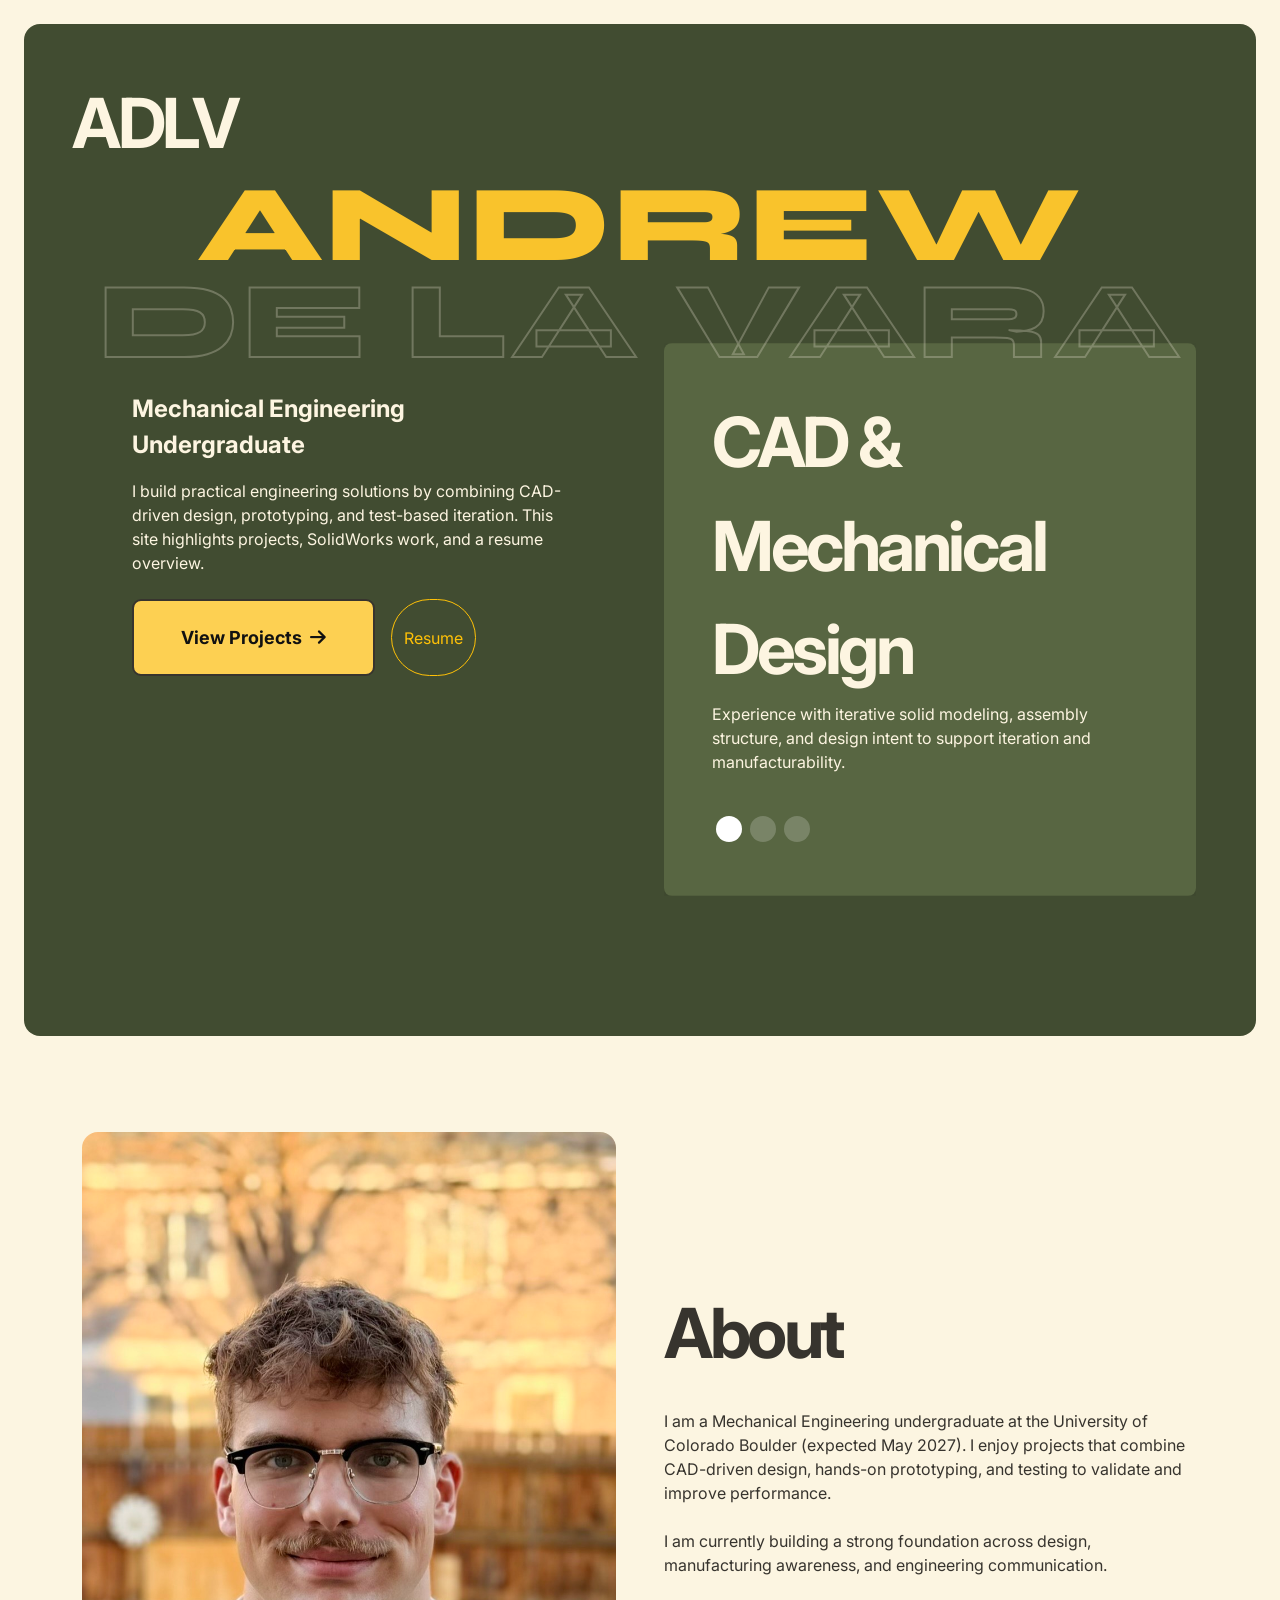
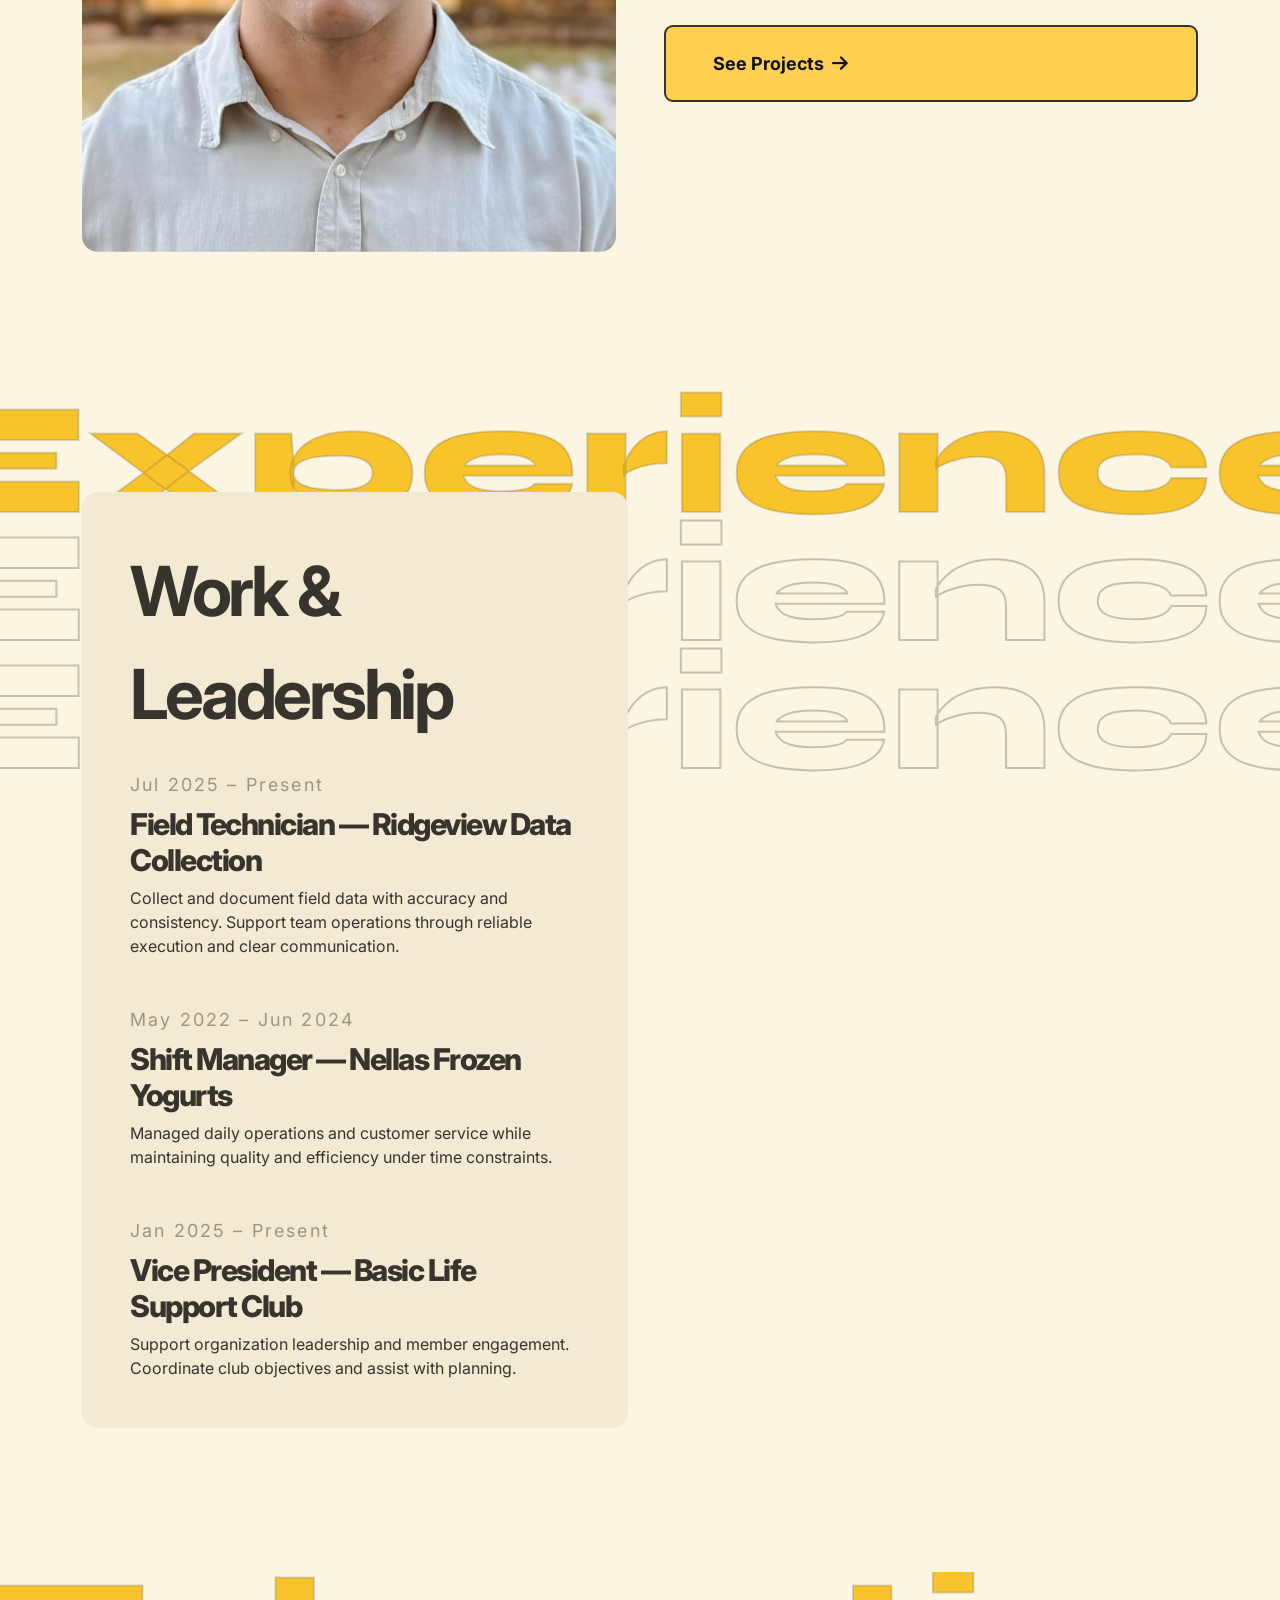
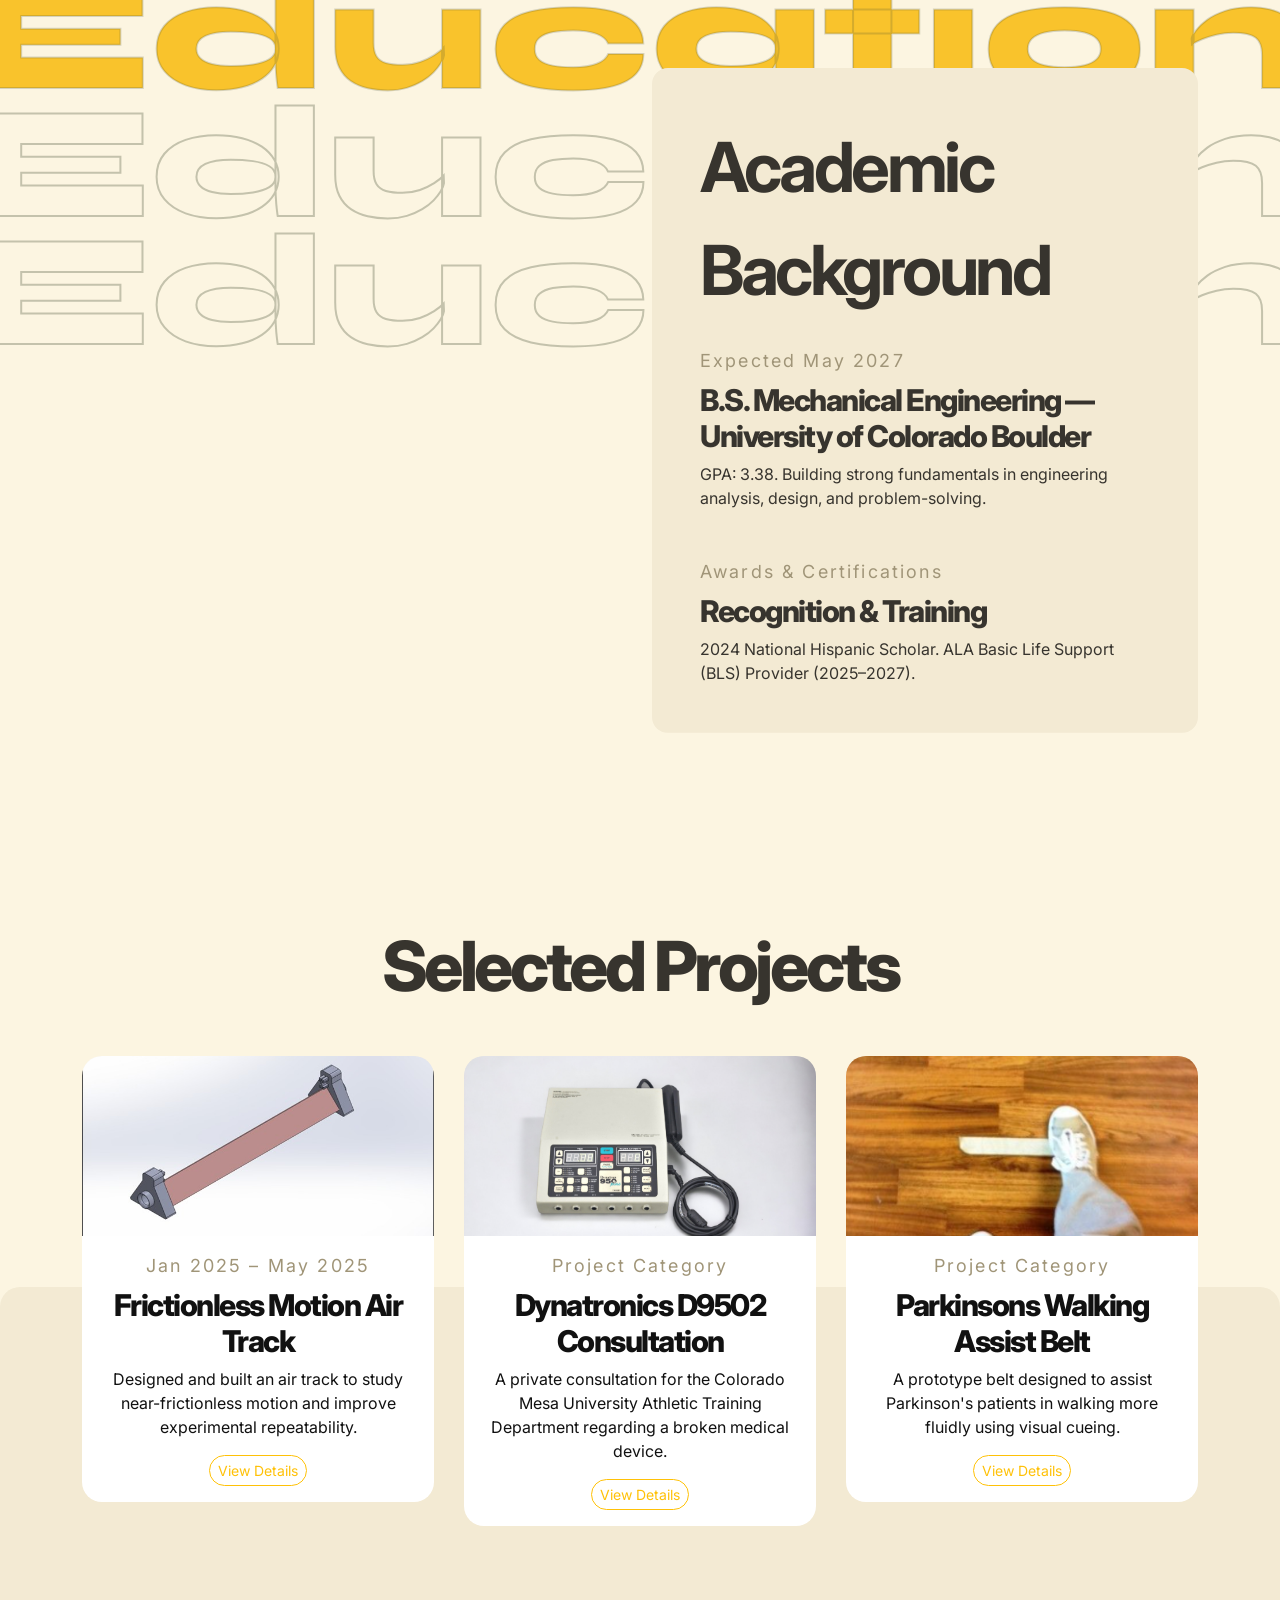
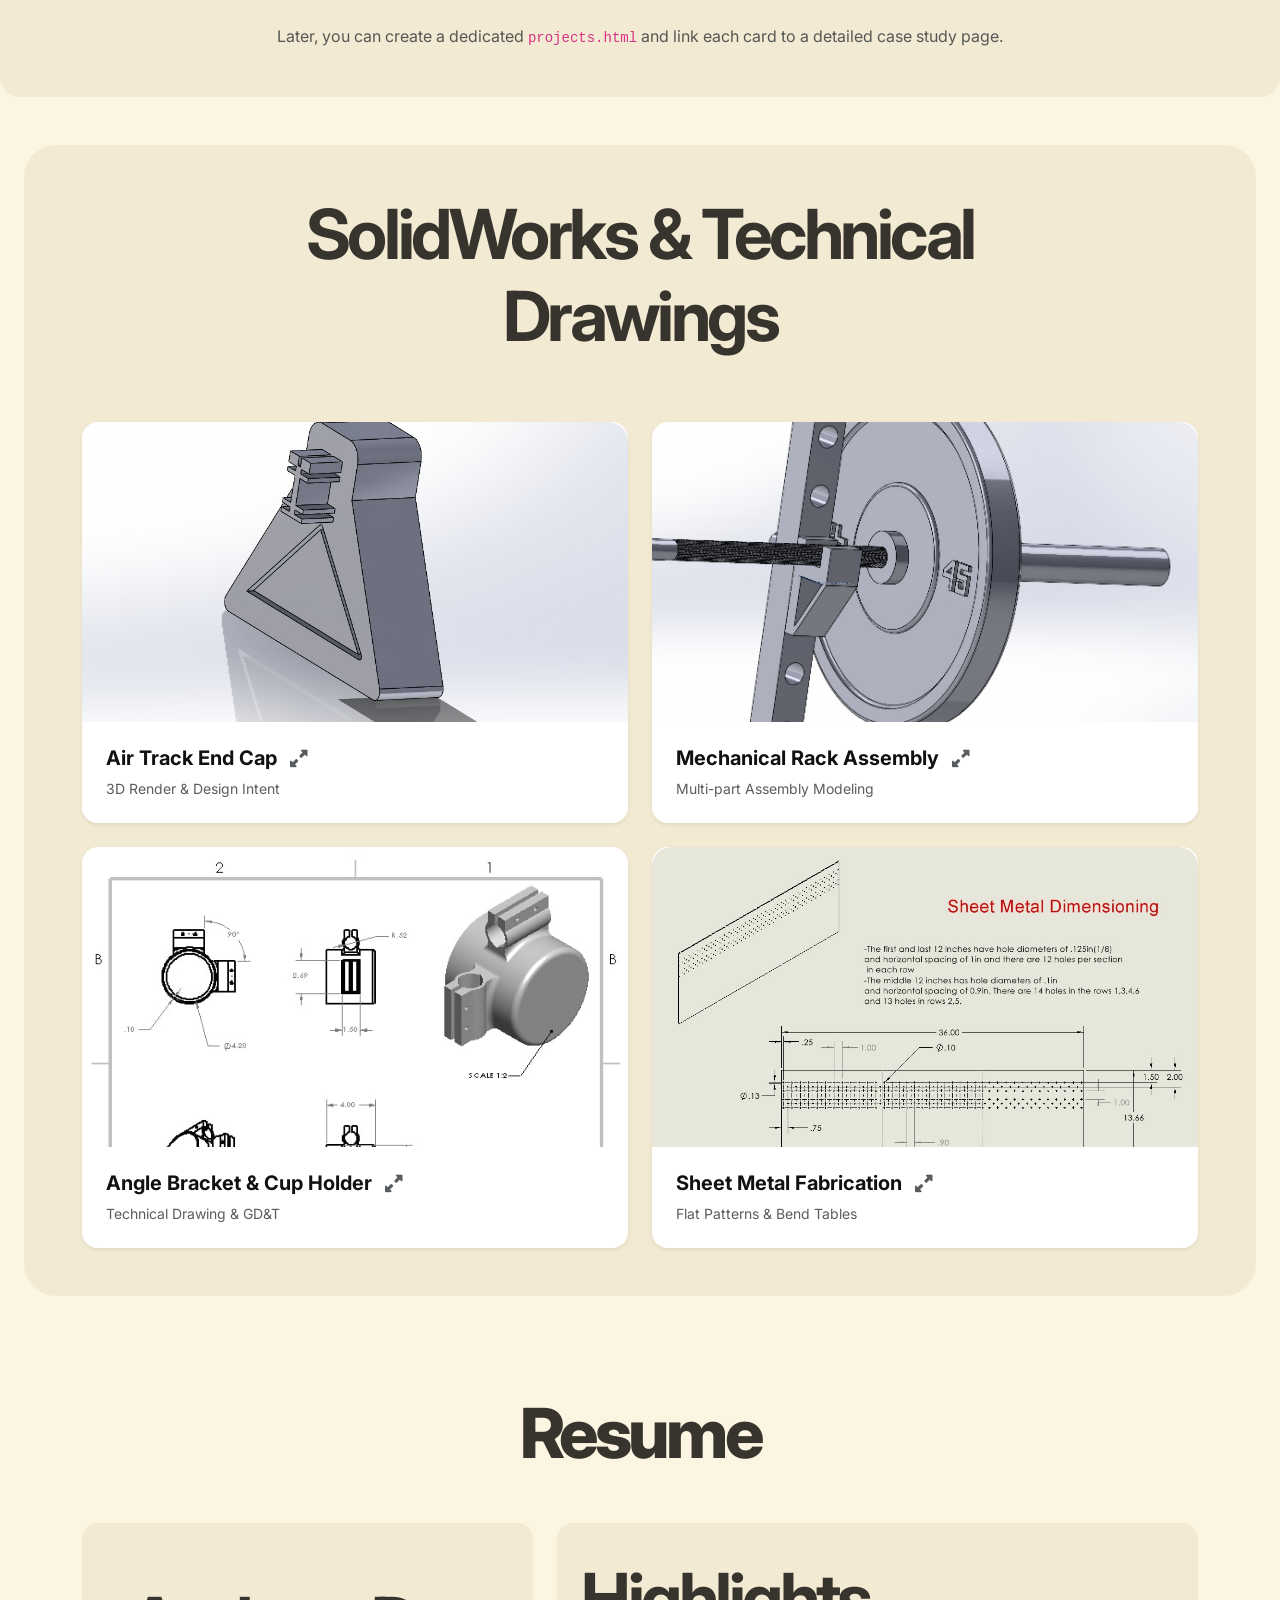
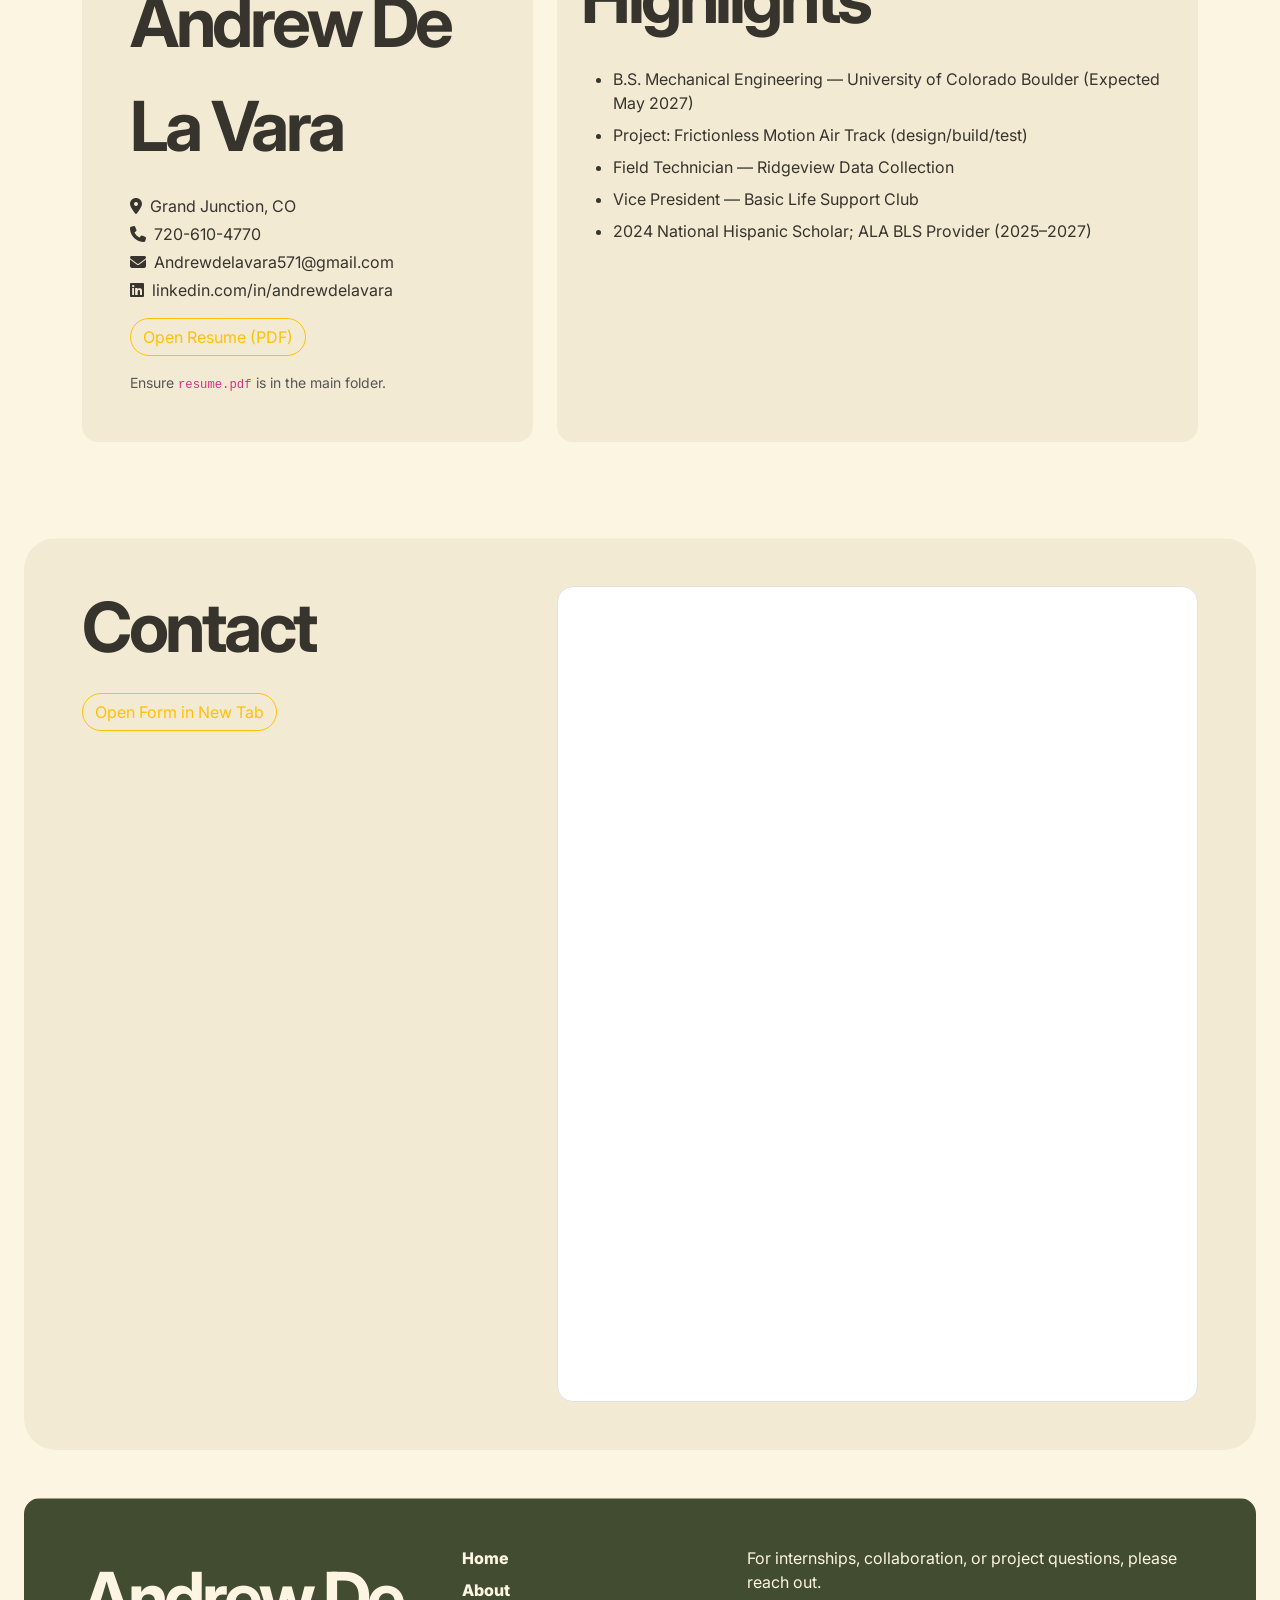
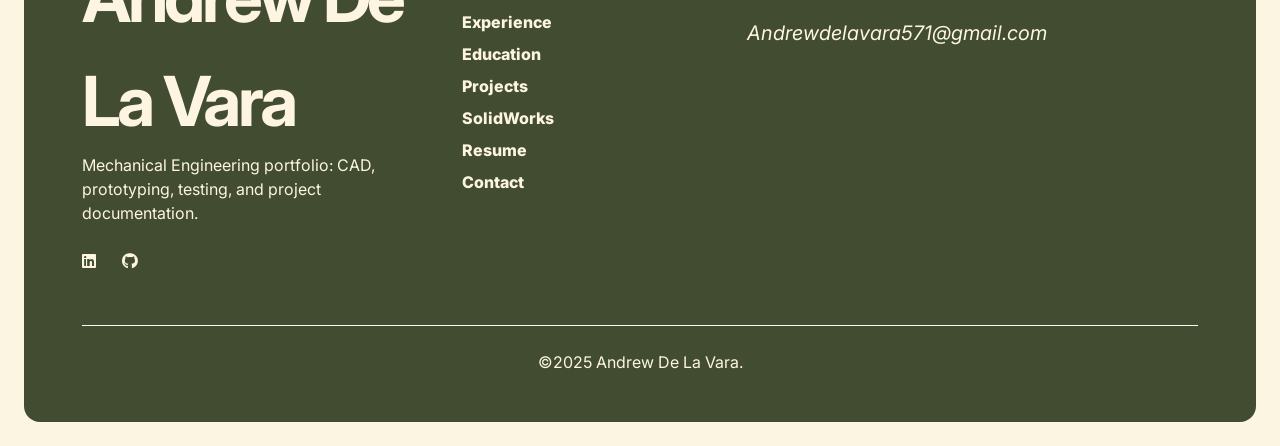
==== index.html @ 0be2ae6e "Update index.html" ====
<!DOCTYPE html>
<html lang="en">

<head>
  <meta charset="utf-8" />
  <meta name="viewport" content="width=device-width, initial-scale=1.0" />
  <title>Andrew De La Vara | Portfolio</title>

  <link href="https://cdn.jsdelivr.net/npm/bootstrap@5.3.0/dist/css/bootstrap.min.css" rel="stylesheet" />
  <link href="https://fonts.googleapis.com/css2?family=Syne:wght@800&family=Inter:wght@400;600;700;800&display=swap" rel="stylesheet" />
  <link rel="stylesheet" href="https://cdnjs.cloudflare.com/ajax/libs/font-awesome/6.4.0/css/all.min.css" />
  <link href="https://unpkg.com/aos@2.3.1/dist/aos.css" rel="stylesheet" />
  <link rel="stylesheet" href="https://cdn.jsdelivr.net/npm/swiper@11/swiper-bundle.min.css" />
  <link rel="stylesheet" href="style.css">

  <style>
    /* Global Smooth Scroll */
    html { scroll-behavior: smooth; }
    
    /* VISIBILITY FAILSAFE */
    [data-aos] { opacity: 1 !important; transform: none !important; }

    /* --- FIXES FOR HEADER VISUALS --- */

    /* FIX 1: Header Text Sizing & Positioning */
    /* Scales text to fit width and ensures it behaves as a block element (not background) */
    .hero-title {
        font-size: 8.5vw !important; 
        line-height: 0.9 !important;
        position: relative !important; 
        z-index: 1;
        margin-bottom: 0 !important;
    }

    /* FIX 2: Move Information BELOW the Name */
    /* This forces the content container to sit under the text instead of overlapping it */
    .banner-content {
        position: relative !important;
        margin-top: 2rem !important; /* Space between Name and Info */
        top: auto !important;
        left: auto !important;
        transform: none !important;
        width: 100% !important;
        padding-bottom: 2rem;
    }

    /* FIX 3: Force vertical and horizontal centering for the Resume button */
    .banner-content .btn-outline-warning.rounded-pill {
        display: inline-flex !important;
        justify-content: center !important;
        align-items: center !important;
        padding-top: 0 !important;
        padding-bottom: 0 !important;
    }
  </style>
</head>

<body>

  <svg xmlns="http://www.w3.org/2000/svg" style="display:none;">
    <symbol id="instagram" viewBox="0 0 15 15">
      <path fill="none" stroke="currentColor" d="M11 3.5h1M4.5.5h6a4 4 0 0 1 4 4v6a4 4 0 0 1-4 4h-6a4 4 0 0 1-4-4v-6a4 4 0 0 1 4-4Zm3 10a3 3 0 1 1 0-6a3 3 0 0 1 0 6Z" />
    </symbol>
    <symbol id="facebook" viewBox="0 0 15 15">
      <path fill="none" stroke="currentColor" d="M7.5 14.5a7 7 0 1 1 0-14a7 7 0 0 1 0 14Zm0 0v-8a2 2 0 0 1 2-2h.5m-5 4h5" />
    </symbol>
    <symbol id="twitter" viewBox="0 0 15 15">
      <path fill="currentColor" d="m14.478 1.5l.5-.033a.5.5 0 0 0-.871-.301l.371.334Zm-.498 2.959a.5.5 0 1 0-1 0h1Zm-6.49.082h-.5h.5Zm0 .959h.5h-.5Zm-6.99 7V12a.5.5 0 0 0-.278.916L.5 12.5Zm.998-11l.469-.175a.5.5 0 0 0-.916-.048l.447.223Zm3.994 9l.354.353a.5.5 0 0 0-.195-.827l-.159.474Zm7.224-8.027l-.37.336l.18.199l.265-.04l-.075-.495Zm1.264-.94c.051.778.003 1.25-.123 1.606c-.122.345-.336.629-.723 1l.692.722c.438-.42.776-.832.974-1.388c.193-.546.232-1.178.177-2.006l-.998.066Zm0 3.654V4.46h-1v.728h1Zm-6.99-.646V5.5h1v-.959h-1Zm0 .959V6h1v-.5h-1ZM10.525 1a3.539 3.539 0 0 0-3.537 3.541h1A2.539 2.539 0 0 1 10.526 2V1Zm2.454 4.187C12.98 9.503 9.487 13 5.18 13v1c4.86 0 8.8-3.946 8.8-8.813h-1ZM1.03 1.675C1.574 3.127 3.614 6 7.49 6V5C4.174 5 2.421 2.54 1.966 1.325l-.937.35Zm.021-.398C.004 3.373-.157 5.407.604 7.139c.759 1.727 2.392 3.055 4.73 3.835l.317-.948c-2.155-.72-3.518-1.892-4.132-3.29c-.612-1.393-.523-3.11.427-5.013l-.895-.446Zm4.087 8.87C4.536 10.75 2.726 12 .5 12v1c2.566 0 4.617-1.416 5.346-2.147l-.708-.706Zm7.949-8.009A3.445 3.445 0 0 0 10.526 1v1c.721 0 1.37.311 1.82.809l.74-.671Zm-.296.83a3.513 3.513 0 0 0 2.06-1.134l-.744-.668a2.514 2.514 0 0 1-1.466.813l.15.989ZM.222 12.916C1.863 14.01 3.583 14 5.18 14v-1c-1.63 0-3.048-.011-4.402-.916l-.556.832Z" />
    </symbol>
  </svg>

  <header id="top" class="position-relative">
    <div class="bg-dark-custom p-2 p-lg-5 m-3 m-lg-4 rounded-4">

      <nav class="d-flex justify-content-between">
        <div class="text-light-custom content-title fw-bold" data-aos="fade-right" data-aos-duration="1000">
          ADLV
        </div>
      </nav>

      <div class="w-100 text-center overflow-hidden">
        <div class="syne-font hero-title text-yellow" data-aos="fade-up">ANDREW</div>
        <div class="syne-font hero-title hero-bg-text" data-aos="fade-up" data-aos-delay="175">DE LA VARA</div>
      </div>
      
      <div class="banner-content">
        <div class="container">
          <div class="row g-lg-5">
            <div class="col-md-6">
              <div class="p-4 p-lg-5">
                <div class="text-light-custom fs-4 fw-bold mb-3" data-aos="fade-right" data-aos-duration="1000">
                  Mechanical Engineering Undergraduate
                </div>
                <p class="text-light-custom mb-4" data-aos="fade-right" data-aos-delay="200" data-aos-duration="1000">
                  I build practical engineering solutions by combining CAD-driven design, prototyping, and test-based iteration.
                  This site highlights projects, SolidWorks work, and a resume overview.
                </p>
                <div class="d-flex flex-wrap gap-3" data-aos="fade-right" data-aos-delay="400" data-aos-duration="1000">
                  <a href="#projects" class="btn btn-custom d-flex align-items-center gap-2">
                    <span>View Projects</span>
                    <i class="fas fa-arrow-right"></i>
                  </a>
                  <a href="#resume" class="btn btn-outline-warning rounded-pill">
                    Resume
                  </a>
                </div>
              </div>
            </div>

            <div class="col-md-6">
              <div data-aos="text-reveal-up" data-aos-delay="600" class="text-animation m-0 bg-primary-subtle p-4 p-lg-5 rounded-3">
                <div class="swiper servicesSwiper">
                  <div class="swiper-wrapper">
                    <div class="swiper-slide">
                      <div class="text-light-custom content-title fw-bold">CAD & Mechanical Design</div>
                      <p class="text-light-custom mb-4">
                        Experience with iterative solid modeling, assembly structure, and design intent to support iteration and manufacturability.
                      </p>
                    </div>

                    <div class="swiper-slide">
                      <div class="text-light-custom content-title fw-bold">Prototyping & Testing</div>
                      <p class="text-light-custom mb-4">
                        Hands-on building and measurement-based testing experience to validate performance and improve designs.
                      </p>
                    </div>

                    <div class="swiper-slide">
                      <div class="text-light-custom content-title fw-bold">Technical Computing</div>
                      <p class="text-light-custom mb-4">
                        MATLAB analysis and documentation abilities allowing for clearly and efficient communication of results.
                      </p>
                    </div>
                  </div>
                  <div class="swiper-pagination text-start"></div>
                </div>
              </div>
            </div>

          </div>
        </div>
      </div>

    </div>
  </header>

  <section id="about" class="py-5 my-5 position-relative">
    <div class="container">
      <div class="row g-lg-5 align-items-center">

        <div class="col-md-6" data-aos="clip-bottom" data-aos-duration="1000">
          <img src="/headshot.jpeg" class="img-fluid rounded-4" alt="Andrew De La Vara headshot" style="width: 100%; height: 720px; object-fit: cover;" />
        </div>

        <div class="col-md-6" data-aos="clip-top" data-aos-delay="200">
          <div class="content-title mb-4 fw-bold">About</div>
          <p class="mb-4">
            I am a Mechanical Engineering undergraduate at the University of Colorado Boulder (expected May 2027).
            I enjoy projects that combine CAD-driven design, hands-on prototyping, and testing to validate and improve performance.
          </p>
          <p class="mb-5">
            I am currently building a strong foundation across design, manufacturing awareness, and engineering communication.
          </p>
          <a href="#projects" class="btn btn-custom d-flex align-items-center gap-2">
            <span>See Projects</span>
            <i class="fas fa-arrow-right"></i>
          </a>
        </div>

      </div>
    </div>
  </section>

  <section id="experience" class="py-5 my-5 position-relative overflow-hidden">
    <div class="container position-relative h-100">
      <div class="position-absolute top-0 start-50 translate-middle-x">
        <div class="syne-font section-title" data-aos="fade-up">Experience</div>
        <div class="syne-font section-title section-title-bg" data-aos="fade-up" data-aos-delay="200">Experience</div>
        <div class="syne-font section-title section-title-bg" data-aos="fade-up" data-aos-delay="400">Experience</div>
      </div>

      <div class="row">
        <div class="col-md-6 py-5">
          <div class="bg-light-alt p-5 mt-5 rounded-4 overflow-hidden" data-aos="clip-top" data-aos-delay="300">
            <div class="content-title mb-4 fw-bold">Work & Leadership</div>

            <div class="mb-5">
              <div class="date-text mb-2">Jul 2025 – Present</div>
              <h3 class="subtitle mb-2">Field Technician — Ridgeview Data Collection</h3>
              <p class="mb-0">
                Collect and document field data with accuracy and consistency. Support team operations through reliable execution and clear communication.
              </p>
            </div>

            <div class="mb-5">
              <div class="date-text mb-2">May 2022 – Jun 2024</div>
              <h3 class="subtitle mb-2">Shift Manager — Nellas Frozen Yogurts</h3>
              <p class="mb-0">
                Managed daily operations and customer service while maintaining quality and efficiency under time constraints.
              </p>
            </div>

            <div>
              <div class="date-text mb-2">Jan 2025 – Present</div>
              <h3 class="subtitle mb-2">Vice President — Basic Life Support Club</h3>
              <p class="mb-0">
                Support organization leadership and member engagement. Coordinate club objectives and assist with planning.
              </p>
            </div>

          </div>
        </div>
        <div class="col-md-6"></div>
      </div>
    </div>
  </section>

  <section id="education" class="py-5 my-5 position-relative overflow-hidden">
    <div class="container">
      <div class="position-absolute top-0 start-50 translate-middle-x">
        <div class="syne-font section-title" data-aos="fade-up">Education</div>
        <div class="syne-font section-title section-title-bg" data-aos="fade-up" data-aos-delay="200">Education</div>
        <div class="syne-font section-title section-title-bg" data-aos="fade-up" data-aos-delay="400">Education</div>
      </div>

      <div class="row">
        <div class="col-md-6"></div>

        <div class="col-md-6 py-5">
          <div class="bg-light-alt p-5 rounded-4" data-aos="clip-bottom" data-aos-delay="200">
            <div class="content-title mb-4 fw-bold">Academic Background</div>

            <div class="mb-5">
              <div class="date-text mb-2">Expected May 2027</div>
              <h3 class="subtitle mb-2">B.S. Mechanical Engineering — University of Colorado Boulder</h3>
              <p class="mb-0">
                GPA: 3.38. Building strong fundamentals in engineering analysis, design, and problem-solving.
              </p>
            </div>

            <div>
              <div class="date-text mb-2">Awards & Certifications</div>
              <h3 class="subtitle mb-2">Recognition & Training</h3>
              <p class="mb-0">
                2024 National Hispanic Scholar. ALA Basic Life Support (BLS) Provider (2025–2027).
              </p>
            </div>

          </div>
        </div>
      </div>
    </div>
  </section>

  <section id="projects" class="py-5 my-5 position-relative">
    <div class="bg-light-alt position-absolute bottom-0 start-0 w-100" style="height: 50%; border-radius: 20px;"></div>

    <div class="container position-relative">
      <h2 class="content-title text-center mb-5" data-aos="fade-up">Selected Projects</h2>

      <div class="swiper worksSwiper mb-5" data-aos="fade-up" data-aos-delay="200">
        <div class="swiper-wrapper">

          <div class="swiper-slide">
            <div class="card card-custom">
              <div class="bg-light-alt rounded-top-4 d-flex align-items-center justify-content-center" style="height: 180px;">
                <a href="air-track.html" style="width: 100%; height: 100%;">
                  <img src="/air%20track%20body%20assembly.jpg" class="img-fluid rounded-top-4" alt="air track assembly" style="width: 100%; height: 180px; object-fit: cover;" loading="lazy" />
                </a>
              </div>

              <div class="card-body text-center">
                <div class="date-text mb-2">Jan 2025 – May 2025</div>
                <h3 class="subtitle">Frictionless Motion Air Track</h3>
                <p class="mb-0">
                  Designed and built an air track to study near-frictionless motion and improve experimental repeatability.
                </p>
                <a href="air-track.html" class="btn btn-sm btn-outline-warning mt-3 rounded-pill">View Details</a>
              </div>
            </div>
          </div>

          <div class="swiper-slide">
            <div class="card card-custom">
              <div class="bg-light-alt rounded-top-4 d-flex align-items-center justify-content-center" style="height: 180px;">
                <a href="dynatronics.html" style="width: 100%; height: 100%;">
                  <img src="/Dynatronics%20D9502.jpg" class="img-fluid rounded-top-4" alt="Athletic Trainer Consultation" style="width: 100%; height: 180px; object-fit: cover;" loading="lazy" />
                </a>
              </div>
              <div class="card-body text-center">
                <div class="date-text mb-2">Project Category</div>
                <h3 class="subtitle">Dynatronics D9502 Consultation</h3>
                <p class="mb-0">
                  A private consultation for the Colorado Mesa University Athletic Training Department regarding a broken medical device.
                </p>
                <a href="dynatronics.html" class="btn btn-sm btn-outline-warning mt-3 rounded-pill">View Details</a>
              </div>
            </div>
          </div>

          <div class="swiper-slide">
            <div class="card card-custom">
              <div class="bg-light-alt rounded-top-4 d-flex align-items-center justify-content-center" style="height: 180px;">
                <a href="Parkinsons.html" style="width: 100%; height: 100%;">
                  <img src="/cueing%20photo.png" class="img-fluid rounded-top-4" alt="Parkinsons Belt Project" style="width: 100%; height: 180px; object-fit: cover;" loading="lazy" />
                </a>
              </div>
              <div class="card-body text-center">
                <div class="date-text mb-2">Project Category</div>
                <h3 class="subtitle">Parkinsons Walking Assist Belt</h3>
                <p class="mb-0">
                  A prototype belt designed to assist Parkinson's patients in walking more fluidly using visual cueing.
                </p>
                <a href="Parkinsons.html" class="btn btn-sm btn-outline-warning mt-3 rounded-pill">View Details</a>
              </div>
            </div>
          </div>

        </div>

        <div class="swiper-pagination"></div>
        <div class="swiper-button-next"></div>
        <div class="swiper-button-prev"></div>
      </div>
      
      <div class="text-center">
        <div class="text-muted">
          Later, you can create a dedicated <code>projects.html</code> and link each card to a detailed case study page.
        </div>
      </div>
    </div>
  </section>

<section id="solidworks" class="py-5 my-5 bg-light-alt rounded-5 m-4" data-aos="clip-bottom">
    <div class="container">
      
      <style>
        .zoom-card { cursor: pointer; transition: transform 0.2s ease; }
        .zoom-card:hover { transform: scale(1.02); }
      </style>

      <div class="row justify-content-center mb-5">
        <div class="col-lg-8 text-center" data-aos="fade-up">
          <h2 class="content-title fw-bold mb-3">SolidWorks & Technical Drawings</h2>
        </div>
      </div>

      <div class="row g-4">
        
        <div class="col-md-6" data-aos="fade-up" data-aos-delay="100">
          <div class="card border-0 shadow-sm h-100 rounded-4 overflow-hidden zoom-card" data-bs-toggle="modal" data-bs-target="#modalSW1">
            <div style="height: 300px; overflow: hidden;">
              <img src="air%20track%20end%20cap.jpg" 
                   class="card-img-top w-100 h-100" 
                   alt="Air Track End Cap"
                   style="object-fit: cover; object-position: center;">
            </div>
            <div class="card-body bg-white p-4">
              <h5 class="card-title fw-bold">Air Track End Cap <i class="fas fa-expand-alt small text-muted ms-2"></i></h5>
              <p class="card-text text-muted small mb-0">3D Render & Design Intent</p>
            </div>
          </div>
        </div>

        <div class="col-md-6" data-aos="fade-up" data-aos-delay="200">
          <div class="card border-0 shadow-sm h-100 rounded-4 overflow-hidden zoom-card" data-bs-toggle="modal" data-bs-target="#modalSW2">
            <div style="height: 300px; overflow: hidden;">
              <img src="Rack%20Image.jpg" 
                   class="card-img-top w-100 h-100" 
                   alt="Rack Assembly"
                   style="object-fit: cover; object-position: center;">
            </div>
            <div class="card-body bg-white p-4">
              <h5 class="card-title fw-bold">Mechanical Rack Assembly <i class="fas fa-expand-alt small text-muted ms-2"></i></h5>
              <p class="card-text text-muted small mb-0">Multi-part Assembly Modeling</p>
            </div>
          </div>
        </div>

        <div class="col-md-6" data-aos="fade-up" data-aos-delay="300">
          <div class="card border-0 shadow-sm h-100 rounded-4 overflow-hidden zoom-card" data-bs-toggle="modal" data-bs-target="#modalSW3">
            <div style="height: 300px; overflow: hidden;">
              <img src="angle%20bracket%20raft%20cup%20holder%20drawing.jpg" 
                   class="card-img-top w-100 h-100" 
                   alt="Angle Bracket Drawing"
                   style="object-fit: cover; object-position: top;">
            </div>
            <div class="card-body bg-white p-4">
              <h5 class="card-title fw-bold">Angle Bracket & Cup Holder <i class="fas fa-expand-alt small text-muted ms-2"></i></h5>
              <p class="card-text text-muted small mb-0">Technical Drawing & GD&T</p>
            </div>
          </div>
        </div>

        <div class="col-md-6" data-aos="fade-up" data-aos-delay="400">
          <div class="card border-0 shadow-sm h-100 rounded-4 overflow-hidden zoom-card" data-bs-toggle="modal" data-bs-target="#modalSW4">
            <div style="height: 300px; overflow: hidden;">
              <img src="sheet%20metal%20drawing.jpg" 
                   class="card-img-top w-100 h-100" 
                   alt="Sheet Metal Drawing"
                   style="object-fit: cover; object-position: top;">
            </div>
            <div class="card-body bg-white p-4">
              <h5 class="card-title fw-bold">Sheet Metal Fabrication <i class="fas fa-expand-alt small text-muted ms-2"></i></h5>
              <p class="card-text text-muted small mb-0">Flat Patterns & Bend Tables</p>
            </div>
          </div>
        </div>

      </div> </div>
  </section>
  
  <section id="resume" class="py-5 my-5 position-relative" data-aos="fade-up">
    <div class="container">
      <h2 class="content-title text-center mb-5">Resume</h2>

      <div class="row g-4">
        <div class="col-lg-5">
          <div class="bg-light-alt p-5 rounded-4 h-100">
            <div class="content-title fw-bold mb-3">Andrew De La Vara</div>
            <div class="mb-3">
              <div class="mb-1"><i class="fa-solid fa-location-dot me-2"></i>Grand Junction, CO</div>
              <div class="mb-1"><i class="fa-solid fa-phone me-2"></i>720-610-4770</div>
              <div class="mb-1"><i class="fa-solid fa-envelope me-2"></i>Andrewdelavara571@gmail.com</div>
              <div class="mb-1"><i class="fa-brands fa-linkedin me-2"></i>linkedin.com/in/andrewdelavara</div>
            </div>

            <a class="btn btn-outline-warning rounded-pill" href="resume.pdf" target="_blank" rel="noopener">
              Open Resume (PDF)
            </a>
            
             <div class="text-muted small mt-3">
               Ensure <code>resume.pdf</code> is in the main folder.
            </div>
          </div>
        </div>

        <div class="col-lg-7">
          <div class="bg-light-alt p-4 rounded-4 h-100">
            <div class="content-title fw-bold mb-3">Highlights</div>
            <ul class="mb-0">
              <li class="mb-2">B.S. Mechanical Engineering — University of Colorado Boulder (Expected May 2027)</li>
              <li class="mb-2">Project: Frictionless Motion Air Track (design/build/test)</li>
              <li class="mb-2">Field Technician — Ridgeview Data Collection</li>
              <li class="mb-2">Vice President — Basic Life Support Club</li>
              <li class="mb-2">2024 National Hispanic Scholar; ALA BLS Provider (2025–2027)</li>
            </ul>
          </div>
        </div>
      </div>

    </div>
  </section>

  <section id="contact" class="py-5 my-5 bg-light-alt rounded-5 m-4" data-aos="clip-bottom">
    <div class="container">
      <div class="row align-items-start g-4">
        <div class="col-lg-5" data-aos="fade-right">
          <h2 class="content-title mb-4 fw-bold">Contact</h2>
          <a class="btn btn-outline-warning rounded-pill" href="https://docs.google.com/forms/d/e/1FAIpQLScgWAnUOeSzB9LisbYy62CDWNtlzGAeOI8gZvMqNue9JTsemg/viewform?usp=dialog" target="_blank" rel="noopener">
            Open Form in New Tab
          </a>
        </div>

        <div class="col-lg-7" data-aos="fade-left">
          <div class="bg-white rounded-4 p-3 p-lg-4 border">
            <iframe src="https://docs.google.com/forms/d/e/1FAIpQLScgWAnUOeSzB9LisbYy62CDWNtlzGAeOI8gZvMqNue9JTsemg/viewform?embedded=true" width="100%" height="760" frameborder="0" marginheight="0" marginwidth="0" style="border:0; border-radius: 12px;" title="Contact Andrew De La Vara">
              Loading…
            </iframe>
          </div>
        </div>
      </div>
    </div>
  </section>

  <footer class="py-5 bg-dark-custom rounded-4 m-3 m-lg-4" data-aos="clip-bottom">
    <div class="container">
      <div class="row mb-5">
        <div class="col-md-4">
          <div class="text-light-custom content-title fw-bold" data-aos="fade-right" data-aos-duration="1000">
            Andrew De La Vara
          </div>
          <p class="text-light-custom mb-4">
            Mechanical Engineering portfolio: CAD, prototyping, testing, and project documentation.
          </p>
          <div class="d-flex flex-wrap gap-3">
            <a href="https://linkedin.com/in/andrewdelavara" aria-label="LinkedIn" target="_blank" rel="noopener">
              <i class="fab fa-linkedin social-icon text-light-custom"></i>
            </a>
            <a href="#" aria-label="GitHub">
              <i class="fab fa-github social-icon text-light-custom"></i>
            </a>
          </div>
        </div>

        <div class="col-md-3">
          <ul class="list-unstyled">
            <li class="mb-2"><a href="#top" class="footer-link text-yellow">Home</a></li>
            <li class="mb-2"><a href="#about" class="footer-link">About</a></li>
            <li class="mb-2"><a href="#experience" class="footer-link">Experience</a></li>
            <li class="mb-2"><a href="#education" class="footer-link">Education</a></li>
            <li class="mb-2"><a href="#projects" class="footer-link">Projects</a></li>
            <li class="mb-2"><a href="#solidworks" class="footer-link">SolidWorks</a></li>
            <li class="mb-2"><a href="#resume" class="footer-link">Resume</a></li>
            <li class="mb-2"><a href="#contact" class="footer-link">Contact</a></li>
          </ul>
        </div>

        <div class="col-md-5">
          <p class="text-light-custom mb-4">
            For internships, collaboration, or project questions, please reach out.
          </p>
          <p class="text-light-custom fst-italic fs-5 mb-0">
            <a href="mailto:Andrewdelavara571@gmail.com" class="text-light-custom text-decoration-none">
              Andrewdelavara571@gmail.com
            </a>
          </p>
        </div>
      </div>

      <div class="border-top border-light pt-4">
        <p class="text-light-custom text-center mb-0">
          ©2025 Andrew De La Vara.
        </p>
      </div>
    </div>
  </footer>

  <script src="https://cdn.jsdelivr.net/npm/bootstrap@5.3.0/dist/js/bootstrap.bundle.min.js"></script>
  <script src="https://cdn.jsdelivr.net/npm/swiper@11/swiper-bundle.min.js"></script>
  <script src="https://unpkg.com/aos@2.3.1/dist/aos.js"></script>

  <script>
    document.addEventListener('DOMContentLoaded', function() {
      
      // 1. Initialize Animations
      if (window.AOS) {
        AOS.init({ once: true, duration: 800 });
      }

      // 2. Initialize Service Slider (Hero)
      if (document.querySelector(".servicesSwiper")) {
        new Swiper(".servicesSwiper", {
          loop: true,
          autoplay: { delay: 3000 },
          pagination: { el: ".swiper-pagination", clickable: true },
        });
      }

      // 3. Initialize Project Slider
      if (document.querySelector(".worksSwiper")) {
        new Swiper(".worksSwiper", {
          slidesPerView: 1,
          spaceBetween: 30,
          loop: false, 
          navigation: { nextEl: ".swiper-button-next", prevEl: ".swiper-button-prev" },
          breakpoints: {
            768: { slidesPerView: 2 },
            1024: { slidesPerView: 3 }
          }
        });
      }
    });
  </script>

  <style>
    /* Ensures the button stays on top and is clickable */
    .floating-close-btn {
      position: absolute;
      top: 30px;
      right: 30px;
      z-index: 1055; /* Bootstrap modals use 1050, this puts button above them */
      opacity: 0.9;
      cursor: pointer;
      pointer-events: auto; /* Forces clickability */
    }
    .floating-close-btn:hover {
      opacity: 1;
      transform: scale(1.05);
      transition: all 0.2s;
    }
  </style>

  <div class="modal fade" id="modalSW1" tabindex="-1" aria-hidden="true">
    <div class="modal-dialog modal-fullscreen">
      <div class="modal-content bg-black position-relative">
        <button type="button" class="btn btn-light rounded-pill shadow floating-close-btn px-4 fw-bold" data-bs-dismiss="modal">
          <i class="fas fa-compress-alt me-2"></i>Minimize
        </button>
        <div class="modal-body d-flex align-items-center justify-content-center p-0 w-100 h-100">
          <img src="air%20track%20end%20cap.jpg" class="img-fluid" style="max-height: 100vh; max-width: 100%; object-fit: contain;" alt="Full View">
        </div>
      </div>
    </div>
  </div>

  <div class="modal fade" id="modalSW2" tabindex="-1" aria-hidden="true">
    <div class="modal-dialog modal-fullscreen">
      <div class="modal-content bg-black position-relative">
        <button type="button" class="btn btn-light rounded-pill shadow floating-close-btn px-4 fw-bold" data-bs-dismiss="modal">
           <i class="fas fa-compress-alt me-2"></i>Minimize
        </button>
        <div class="modal-body d-flex align-items-center justify-content-center p-0 w-100 h-100">
          <img src="Rack%20Image.jpg" class="img-fluid" style="max-height: 100vh; max-width: 100%; object-fit: contain;" alt="Full View">
        </div>
      </div>
    </div>
  </div>

  <div class="modal fade" id="modalSW3" tabindex="-1" aria-hidden="true">
    <div class="modal-dialog modal-fullscreen">
      <div class="modal-content bg-black position-relative">
        <button type="button" class="btn btn-light rounded-pill shadow floating-close-btn px-4 fw-bold" data-bs-dismiss="modal">
           <i class="fas fa-compress-alt me-2"></i>Minimize
        </button>
        <div class="modal-body d-flex align-items-center justify-content-center p-0 w-100 h-100">
          <img src="angle%20bracket%20raft%20cup%20holder%20drawing.jpg" class="img-fluid" style="max-height: 100vh; max-width: 100%; object-fit: contain;" alt="Full View">
        </div>
      </div>
    </div>
  </div>

  <div class="modal fade" id="modalSW4" tabindex="-1" aria-hidden="true">
    <div class="modal-dialog modal-fullscreen">
      <div class="modal-content bg-black position-relative">
        <button type="button" class="btn btn-light rounded-pill shadow floating-close-btn px-4 fw-bold" data-bs-dismiss="modal">
           <i class="fas fa-compress-alt me-2"></i>Minimize
        </button>
        <div class="modal-body d-flex align-items-center justify-content-center p-0 w-100 h-100">
          <img src="sheet%20metal%20drawing.jpg" class="img-fluid" style="max-height: 100vh; max-width: 100%; object-fit: contain;" alt="Full View">
        </div>
      </div>
    </div>
  </div>
</body>
</html>
---- style.css ----
:root {
    --primary-color: #414c31;
    --primary-subtle-color: #586642;
    --secondary-color: #f9c32c;
    --light-bg: #fcf5e1;
    --light-bg-alt: #f3ead3;
    --text-dark: #37342e;
    --text-light: #fdf5e1;
    --text-muted: #a09578;
}


/* fonts color */

:root {
    --bs-blue: #4BA1A7;
    --bs-red: #F0756C;
    --bs-orange: #f9c32c;
    --bs-yellow: #EFEAEA;
    --bs-green: #F5F8F1;
    --bs-teal: #EFE8EF;
    --bs-cyan: #F3F3F3;
    --bs-black: #111111; 
    --bs-white: #FFFFFF;
    --bs-gray: #777777; 
    
    --bs-link-color: #111111;
    --bs-link-color-rgb: 17, 17, 17;
    --bs-link-hover-color: #F0756C;
    --bs-link-hover-color-rgb: 240, 117, 108;
    
    --bs-primary: #f9c32c;
    --bs-primary-rgb: 240, 117, 108;
    --bs-body-color: #111111;   
    --bs-info: #C3C3C3; 
    --bs-light-text-emphasis: #c3c3c3;

    --swiper-theme-color: #414c31;
}

body , body  [data-bs-theme=light] {
    --bs-blue: #4BA1A7;
    --bs-red: #F0756C;
    --bs-orange: #ff7c50;
    --bs-yellow: #EFEAEA;
    --bs-green: #F5F8F1;
    --bs-teal: #EFE8EF;
    --bs-cyan: #F3F3F3;
    --bs-black: #111111; 
    --bs-white: #FFFFFF;
    --bs-gray: #777777;   
    --bs-info: #C3C3C3;
}

.btn-primary {
    --bs-btn-color: var(--bs-black);
    --bs-btn-bg: var(--bs-orange);
    --bs-btn-border-color: var(--bs-orange);
    --bs-btn-hover-color: #fff;
    --bs-btn-hover-bg: var(--bs-black);
    --bs-btn-hover-border-color: var(--bs-black);
    --bs-btn-focus-shadow-rgb: 49, 132, 253;
    --bs-btn-active-bg: var(--bs-black); 
}

.btn-light.is-checked {
    --bs-btn-color: var(--bs-light);
    --bs-btn-bg: var(--bs-primary);
}
.btn-light {
    --bs-btn-bg: #d3e2e0;
    --bs-btn-hover-bg: #a4d0ca;
}
.pagination {
    --bs-pagination-padding-x: 0.75rem;
    --bs-pagination-padding-y: 0.375rem;
    --bs-pagination-font-size: 1rem;
    --bs-pagination-color: var(--bs-link-color);
    --bs-pagination-bg: var(--bs-body-bg);
    --bs-pagination-border-width: var(--bs-border-width);
    --bs-pagination-border-color: var(--bs-border-color);
    --bs-pagination-border-radius: var(--bs-border-radius);
    --bs-pagination-hover-color: var(--bs-link-hover-color);
    --bs-pagination-hover-bg: var(--bs-black);
    --bs-pagination-hover-border-color: var(--bs-border-color);
    --bs-pagination-focus-color: var(--bs-link-hover-color);
    --bs-pagination-focus-bg: var(--bs-secondary-bg);
    --bs-pagination-focus-box-shadow: 0 0 0 0.25rem rgba(13, 110, 253, 0.25);
    --bs-pagination-active-color: var(--bs-black);
    --bs-pagination-active-bg: #F5E9E9;
    --bs-pagination-active-border-color: #F5E9E9;
    --bs-pagination-disabled-color: var(--bs-secondary-color);
    --bs-pagination-disabled-bg: var(--bs-secondary-bg);
    --bs-pagination-disabled-border-color: var(--bs-border-color);
    display: flex;
    padding-left: 0;
    list-style: none;
}


/* Pagination */
.pagination {
  --bs-pagination-active-color: var(--bs-light);
  --bs-pagination-active-bg: var(--bs-black);
  --bs-pagination-border-width: 0;
  --bs-pagination-border-radius: 0;
}

/* table */
.table {
    --bs-table-bg: transparent;
}

/* nav-tabs */
.nav-tabs .nav-item.show .nav-link, .nav-tabs .nav-link.active {
    --bs-nav-tabs-link-active-bg: transparent;
}

/* accordion */
.accordion {
  --bs-accordion-border-width: 0;
  --bs-accordion-border-radius: 0;
  --bs-accordion-inner-border-radius: 0;
  --bs-accordion-btn-padding-x: 0;
  --bs-accordion-btn-padding-y: 1rem;
  /* --bs-accordion-btn-color: var(--bs-light); */
  --bs-accordion-btn-bg: transparent;
  --bs-accordion-btn-focus-border-color: var(--bs-dark);
  --bs-accordion-btn-focus-box-shadow: none;
  --bs-accordion-body-padding-x: 0;
  --bs-accordion-body-padding-y: 1rem;
  /* --bs-accordion-active-color: var(--bs-light); */
  --bs-accordion-active-bg: transparent;

  /* --bs-accordion-color: var(--bs-light); */
  --bs-accordion-bg: transparent;
}

.accordion-button {
  font-size: 1.2rem;
  border-bottom: 1px solid var(--bs-border-color);
}

[data-bs-theme=dark] .accordion-button::after {
  filter: invert(0) sepia(1) saturate(0) hue-rotate(0deg);
}

/* form control */
.form-control:focus {
  border-color: #ccc;
  box-shadow: 0 0 0 0.25rem rgba(200, 200, 200, .25);
}

/* dark theme */
[data-bs-theme=dark] {
  color-scheme: dark;

  --heading-color: #fff;
  --bs-heading-color: #fff;
  --bs-link-color: #CCCCCC;
  --bs-link-hover-color: var(--bs-primary);
  --bs-link-color-rgb: 204, 204, 204;
  --bs-link-hover-color-rgb: 131, 169, 172;
  --bs-body-color: var(--bs-light);
  --bs-body-color-rgb: 241, 241, 240;
  --bs-body-bg: #111;
  --bs-body-bg-rgb: 17, 17, 41;

  color: var(--bs-gray);
}

[data-bs-theme=dark] .dropdown-item {
  --bs-dropdown-link-color: var(--bs-light);
  --bs-dropdown-link-hover-color: var(--bs-white);
}

[data-bs-theme=dark] .bg-white,
[data-bs-theme=dark] .bg-light {
  --bs-bg-opacity: 0.1;
}


/* +++++++++++++++++ */

body {
    font-family: 'Inter', sans-serif;
    background-color: var(--light-bg);
    color: var(--text-dark);
    -webkit-font-smoothing: antialiased;
}

h1,
h2,
h3,
h4,
h5,
h6 {
    font-weight: 800;
}

/* edited */
body {
    overflow-x: hidden;
    width: 100%;
}

@media (min-width: 1400px) {
    .container, .container-lg, .container-md, .container-sm, .container-xl, .container-xxl {
        max-width: 1420px;
    }
}

.syne-font {
    font-family: 'Syne', sans-serif;
    font-weight: 800;
    line-height: 0.8em;
}

.bg-primary {
    background-color: var(--primary-color) !important;
}

.bg-primary-subtle {
    background-color: var(--primary-subtle-color) !important;
}

.bg-light-custom {
    background-color: var(--light-bg);
}

.bg-light-alt {
    background-color: var(--light-bg-alt);
}

.bg-dark-custom {
    background-color: var(--primary-color);
}

.bg-yellow {
    background-color: var(--secondary-color);
}

.text-yellow {
    color: var(--secondary-color);
}

.text-muted-custom {
    color: var(--text-muted);
}

.text-light-custom {
    color: var(--text-light);
}

.section-title {
    font-size: 160px;
    letter-spacing: 1.6px;
    -webkit-text-stroke: 2px rgba(65, 76, 49, 0.2);
    color: var(--secondary-color);
}

.section-title-bg {
    -webkit-text-stroke: 2px rgba(65, 76, 49, 0.3);
    color: transparent;
}

.hero-title {
    font-size: 238px;
    letter-spacing: 2.38px;
    line-height: 0.8em;
}

.hero-bg-text {
    -webkit-text-stroke: 2px rgba(226, 219, 201, 0.3);
    color: transparent;
}

.content-title {
    font-size: 69px;
    letter-spacing: -3.45px;
}

.subtitle {
    font-size: 30px;
    letter-spacing: -1.5px;
}

.date-text {
    font-size: 18px;
    letter-spacing: 2.16px;
    color: var(--text-muted);
}

.btn-custom {
    background-color: #fdd052;
    border: 2px solid var(--text-dark);
    border-radius: 9px;
    padding: 23px 47px;
    font-weight: 700;
    font-size: 18px;
    transition: all 0.3s ease;
}

.btn-custom:hover {
    transform: translateY(-3px);
    box-shadow: 0 10px 20px rgba(0, 0, 0, 0.1);
}

.form-control-custom {
    background-color: var(--light-bg);
    border: 2px solid var(--text-dark);
    border-radius: 9px;
    height: 76px;
    font-style: italic;
}

.card-custom {
    border: none;
    border-radius: 20px;
    overflow: hidden;
    transition: all 0.3s ease;
}

.card-custom:hover {
    transform: translateY(-10px);
    box-shadow: 0 15px 30px rgba(0, 0, 0, 0.1);
}

.card-img-top {
    border-radius: 20px 20px 0 0;
}

.slider-dot {
    width: 26px;
    height: 26px;
    border-radius: 13px;
    cursor: pointer;
    transition: all 0.3s ease;
}

.slider-dot.active {
    background-color: var(--primary-color);
}

.slider-dot.default {
    background-color: rgba(65, 76, 49, 0.3);
}

.testimonial-quote {
    font-size: 288px;
    line-height: 0;
    color: #f9efd5;
}

.testimonial-card {
    height: 349px;
}

.footer-link {
    color: var(--text-light);
    text-decoration: none;
    font-weight: 800;
    transition: all 0.3s ease;
}

.footer-link:hover {
    color: var(--secondary-color);
    transform: translateX(5px);
}

.social-icon {
    width: 24px;
    height: 24px;
    transition: all 0.3s ease;
}

.social-icon:hover {
    transform: scale(1.2);
    color: var(--secondary-color);
}

/* Swiper custom styles */
.swiper {
    padding-bottom: 50px;
    --swiper-pagination-bottom: 0px;
}

.servicesSwiper,
.testimonialsSwiper {
    --swiper-pagination-color: #ffffff;
    --swiper-theme-color: #FFFFFF;
    --swiper-pagination-bullet-inactive-color: #FFFFFF;
}

.swiper-pagination-bullet {
    width: 26px;
    height: 26px;
}
.swiper-button-next,
.swiper-button-prev {
    width: 50px;
    height: 50px;
    border-radius: 50%;
    transition: all 0.3s ease;
}
.swiper-button-next::after,
.swiper-button-prev::after {
    font-size: 20px;
}

@media (max-width: 1199.98px) {
    .section-title {
        font-size: 120px;
    }

    .hero-title {
        font-size: 180px;
    }

    .content-title {
        font-size: 50px;
    }
}

@media (max-width: 991.98px) {
    .section-title {
        font-size: 90px;
    }

    .hero-title {
        font-size: 140px;
    }
}

@media (max-width: 767.98px) {
    .section-title {
        font-size: 50px;
    }

    .hero-title {
        font-size: 50px;
    }

    .content-title {
        font-size: 40px;
    }
}

/* Fullscreen Menu Styles with Clip-Path Animations */
.fullscreen-menu-overlay {
    position: fixed;
    top: 0;
    left: 0;
    width: 100%;
    height: 100%;
    background-color: rgba(65, 76, 49, 0.98);
    z-index: 9999;
    display: none;
    overflow-y: auto;
    clip-path: circle(0% at 100% 0);
    transition: clip-path 0.8s cubic-bezier(0.86, 0, 0.07, 1);
}

.fullscreen-menu-overlay.active {
    clip-path: circle(150% at 100% 0);
}

.fullscreen-menu-nav ul {
    display: flex;
    flex-direction: column;
    gap: 1.5rem;
}

.menu-link {
    color: #fdf5e1;
    font-size: 3rem;
    font-weight: 800;
    text-decoration: none;
    transition: all 0.3s ease;
    position: relative;
    display: inline-block;
    clip-path: polygon(0 0, 0 0, 0 100%, 0% 100%);
    transition: clip-path 0.6s cubic-bezier(0.77, 0, 0.175, 1);
    transition-delay: 0s;
}

.fullscreen-menu-overlay.active .menu-link {
    clip-path: polygon(0 0, 100% 0, 100% 100%, 0% 100%);
}

.fullscreen-menu-overlay.active .menu-link:nth-child(1) {
    transition-delay: 0.4s;
}

.fullscreen-menu-overlay.active .menu-link:nth-child(2) {
    transition-delay: 0.5s;
}

.fullscreen-menu-overlay.active .menu-link:nth-child(3) {
    transition-delay: 0.6s;
}

.fullscreen-menu-overlay.active .menu-link:nth-child(4) {
    transition-delay: 0.7s;
}

.fullscreen-menu-overlay.active .menu-link:nth-child(5) {
    transition-delay: 0.8s;
}

.fullscreen-menu-overlay.active .menu-link:nth-child(6) {
    transition-delay: 0.9s;
}

.menu-link:hover {
    color: #f9c32c;
}

@media (max-width: 768px) {
    .menu-link {
        font-size: 2rem;
    }
}

.close-menu-btn {
    background: transparent;
    border: none;
    color: #fdf5e1;
    cursor: pointer;
    transition: all 0.3s ease;
    opacity: 0;
    transform: translateY(-20px);
    transition: all 0.5s ease;
}

.fullscreen-menu-overlay.active .close-menu-btn {
    opacity: 1;
    transform: translateY(0);
    transition-delay: 0.8s;
}

.close-menu-btn:hover {
    color: #f9c32c;
    transform: rotate(90deg) !important;
}

.menu-social-links {
    display: flex;
    gap: 1.5rem;
    opacity: 0;
    transform: translateY(20px);
    transition: all 0.5s ease;
}

.fullscreen-menu-overlay.active .menu-social-links {
    opacity: 1;
    transform: translateY(0);
    transition-delay: 1s;
}

.social-link {
    color: #fdf5e1;
    font-size: 1.5rem;
    transition: all 0.3s ease;
}

.social-link:hover {
    color: #f9c32c;
    transform: translateY(-5px);
}

/* Initial clip-path states */
[data-aos="clip-rectangle"] {
    clip-path: polygon(0% 0%, 0% 0%, 0% 100%, 0% 100%);
}

[data-aos="clip-circle"] {
    clip-path: circle(0% at 50% 50%);
}

[data-aos="clip-triangle"] {
    clip-path: polygon(50% 50%, 50% 50%, 50% 50%);
}

[data-aos="clip-polygon"] {
    clip-path: polygon(50% 50%, 50% 50%, 50% 50%, 50% 50%, 50% 50%);
}

[data-aos="clip-left"] {
    clip-path: polygon(0% 0%, 0% 0%, 0% 100%, 0% 100%);
}

[data-aos="clip-right"] {
    clip-path: polygon(100% 0%, 100% 0%, 100% 100%, 100% 100%);
}

[data-aos="clip-top"] {
    clip-path: polygon(0% 0%, 100% 0%, 100% 0%, 0% 0%);
}

[data-aos="clip-bottom"] {
    clip-path: polygon(0% 100%, 100% 100%, 100% 100%, 0% 100%);
}

/* Final clip-path states */
[data-aos="clip-rectangle"].aos-animate {
    clip-path: polygon(0% 0%, 100% 0%, 100% 100%, 0% 100%);
}

[data-aos="clip-circle"].aos-animate {
    clip-path: circle(75% at 50% 50%);
}

[data-aos="clip-triangle"].aos-animate {
    clip-path: polygon(50% 0%, 0% 100%, 100% 100%);
}

[data-aos="clip-polygon"].aos-animate {
    clip-path: polygon(0% 0%, 100% 0%, 100% 70%, 50% 100%, 0% 70%);
}

[data-aos="clip-left"].aos-animate {
    clip-path: polygon(0% 0%, 100% 0%, 100% 100%, 0% 100%);
}

[data-aos="clip-right"].aos-animate {
    clip-path: polygon(0% 0%, 100% 0%, 100% 100%, 0% 100%);
}

[data-aos="clip-top"].aos-animate {
    clip-path: polygon(0% 0%, 100% 0%, 100% 100%, 0% 100%);
}

[data-aos="clip-bottom"].aos-animate {
    clip-path: polygon(0% 0%, 100% 0%, 100% 100%, 0% 100%);
}

/* Text animation styles */
.text-animation {
    margin: 40px 0;
    padding: 20px;
    background: white;
    box-shadow: 0 5px 15px rgba(0, 0, 0, 0.1);
    border-radius: 8px;
}

/* Initial clip-path states for text */
[data-aos="text-reveal-left"] {
    clip-path: polygon(0 0, 0 0, 0 100%, 0 100%);
    opacity: 0.5;
}

[data-aos="text-reveal-right"] {
    clip-path: polygon(100% 0, 100% 0, 100% 100%, 100% 100%);
    opacity: 0.5;
}

[data-aos="text-reveal-up"] {
    clip-path: polygon(0 100%, 100% 100%, 100% 100%, 0 100%);
    opacity: 0.5;
}

[data-aos="text-reveal-down"] {
    clip-path: polygon(0 0, 100% 0, 100% 0, 0 0);
    opacity: 0.5;
}

[data-aos="text-reveal-center"] {
    clip-path: polygon(50% 50%, 50% 50%, 50% 50%, 50% 50%);
    opacity: 0;
}

[data-aos="text-reveal-circle"] {
    clip-path: circle(0% at 50% 50%);
    opacity: 0;
}

/* Final states */
[data-aos="text-reveal-left"].aos-animate,
[data-aos="text-reveal-right"].aos-animate,
[data-aos="text-reveal-up"].aos-animate,
[data-aos="text-reveal-down"].aos-animate,
[data-aos="text-reveal-center"].aos-animate {
    clip-path: polygon(0 0, 100% 0, 100% 100%, 0 100%);
    opacity: 1;
}

[data-aos="text-reveal-circle"].aos-animate {
    clip-path: circle(150% at 50% 50%);
    opacity: 1;
}

/* Special effects */
[data-aos="text-letter-spacing"] {
    letter-spacing: 1em;
    opacity: 0;
}

[data-aos="text-letter-spacing"].aos-animate {
    letter-spacing: normal;
    opacity: 1;
}

/* Gradient text reveal */
.gradient-text {
    background: linear-gradient(90deg, #ff8a00, #e52e71);
    -webkit-background-clip: text;
    background-clip: text;
    color: transparent;
}

[data-aos="gradient-reveal"] {
    background-size: 0% 100%;
    background-repeat: no-repeat;
}

[data-aos="gradient-reveal"].aos-animate {
    background-size: 100% 100%;
}


/* banner area */
.banner-content {
    position: absolute;
    width: 100%;
    left: 0;
    bottom: 60px;
}
.banner-image {
    margin-top: -200px;
}

@media (max-width: 768px) {
    .banner-content {
        position: relative;
        margin-top: 60px;
    }
    .banner-image {
        margin-top: 0;
    }
}
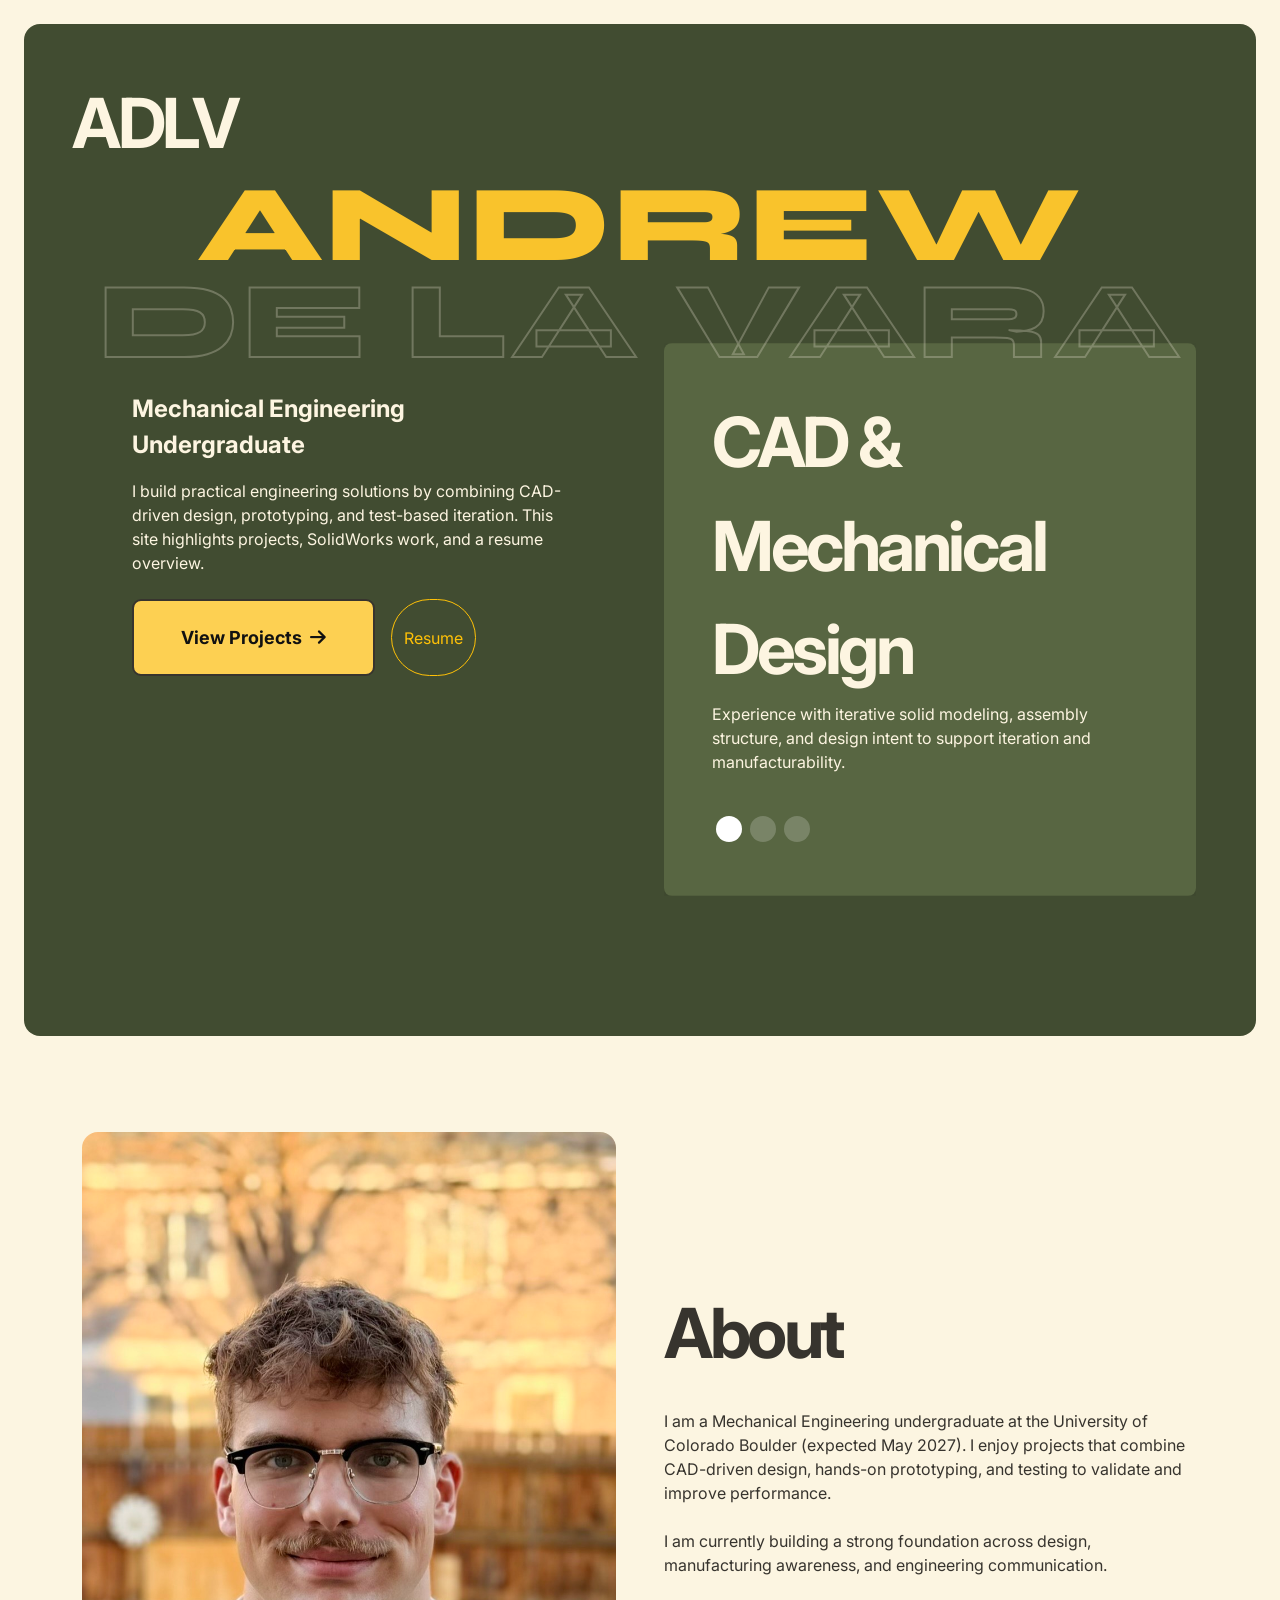
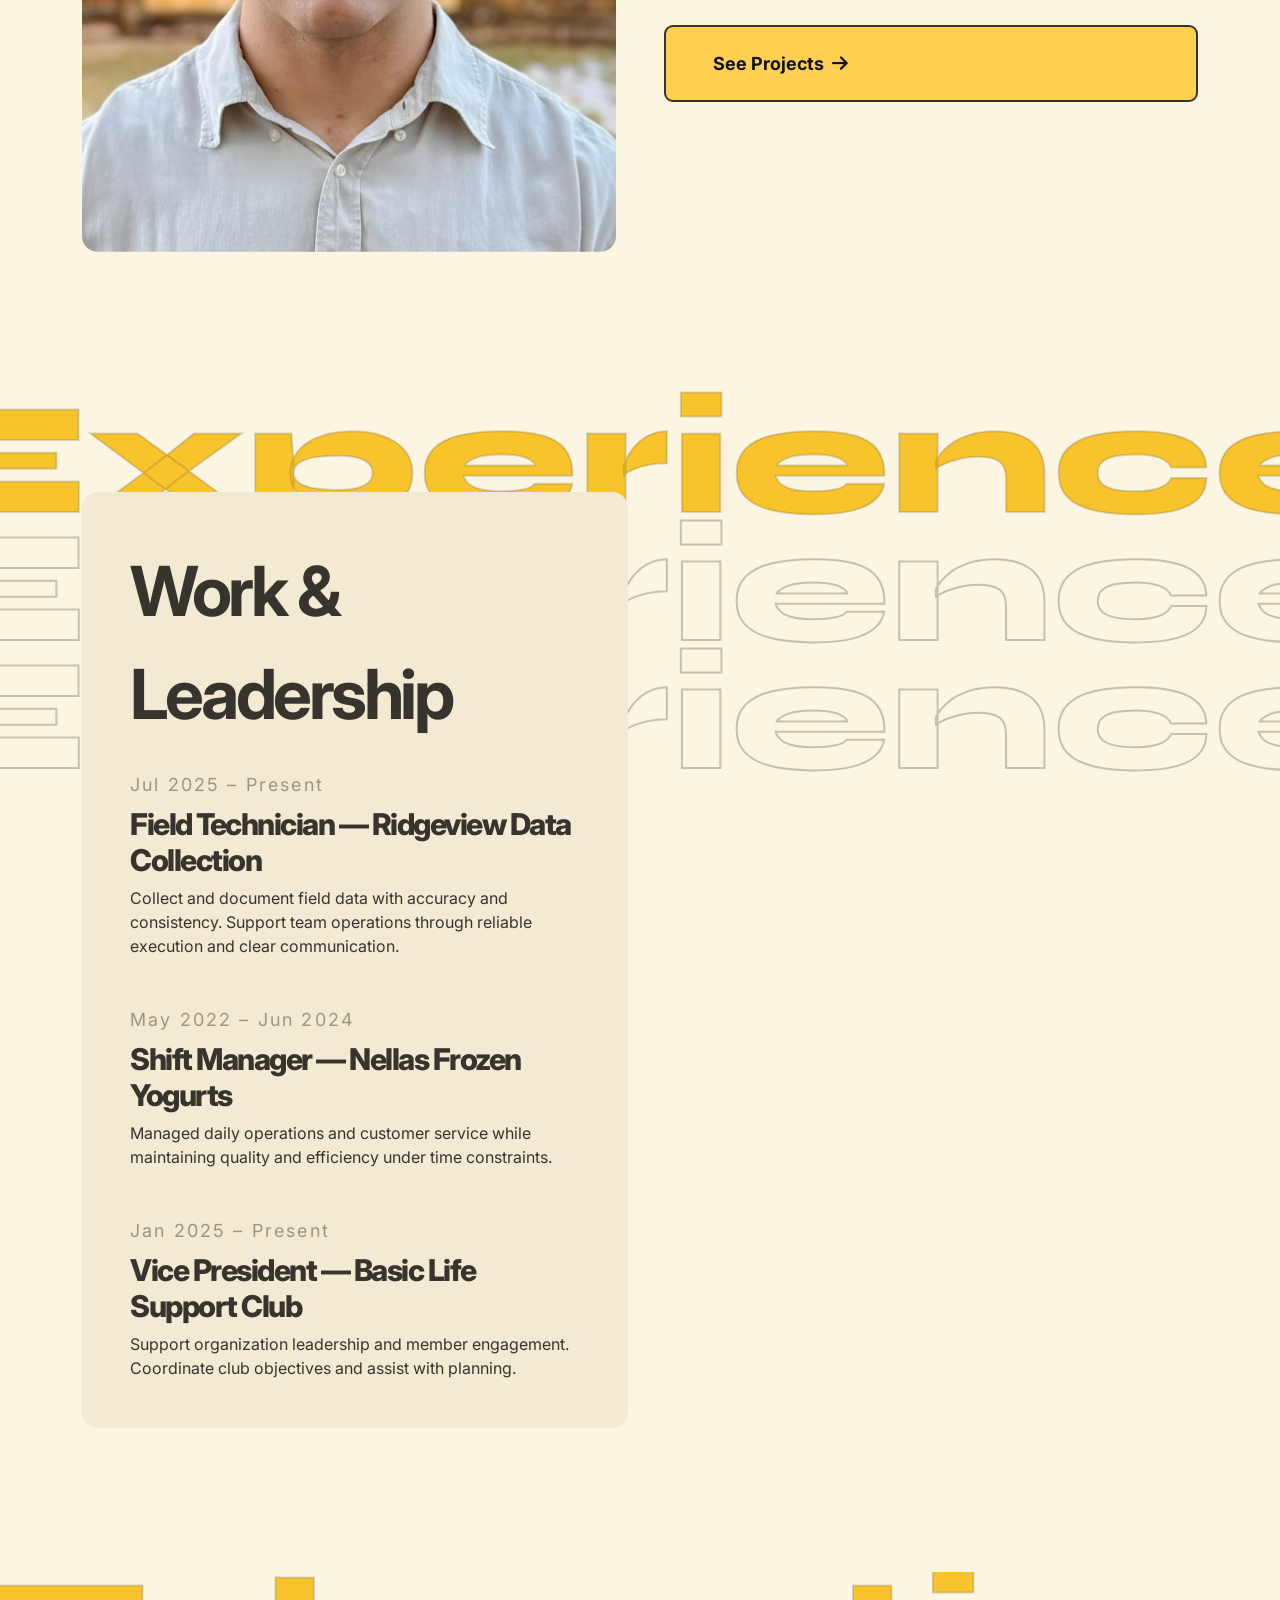
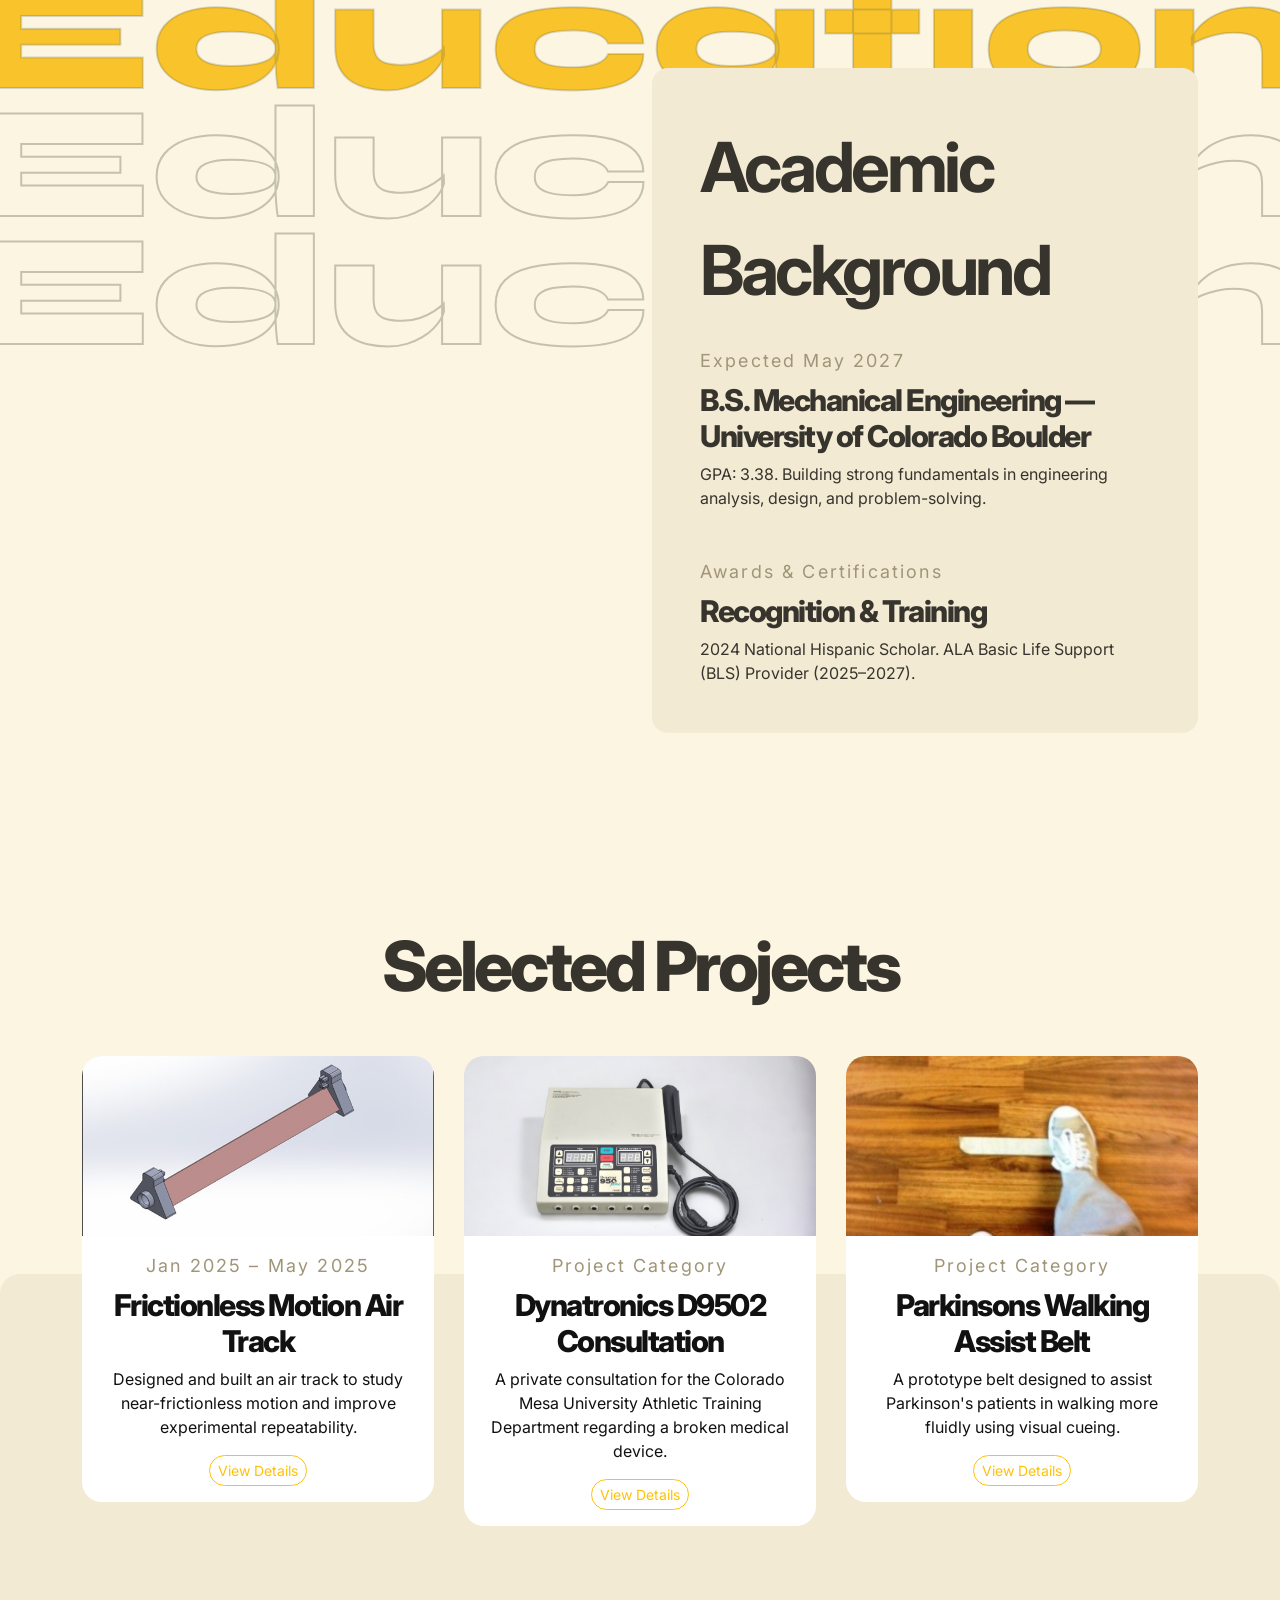
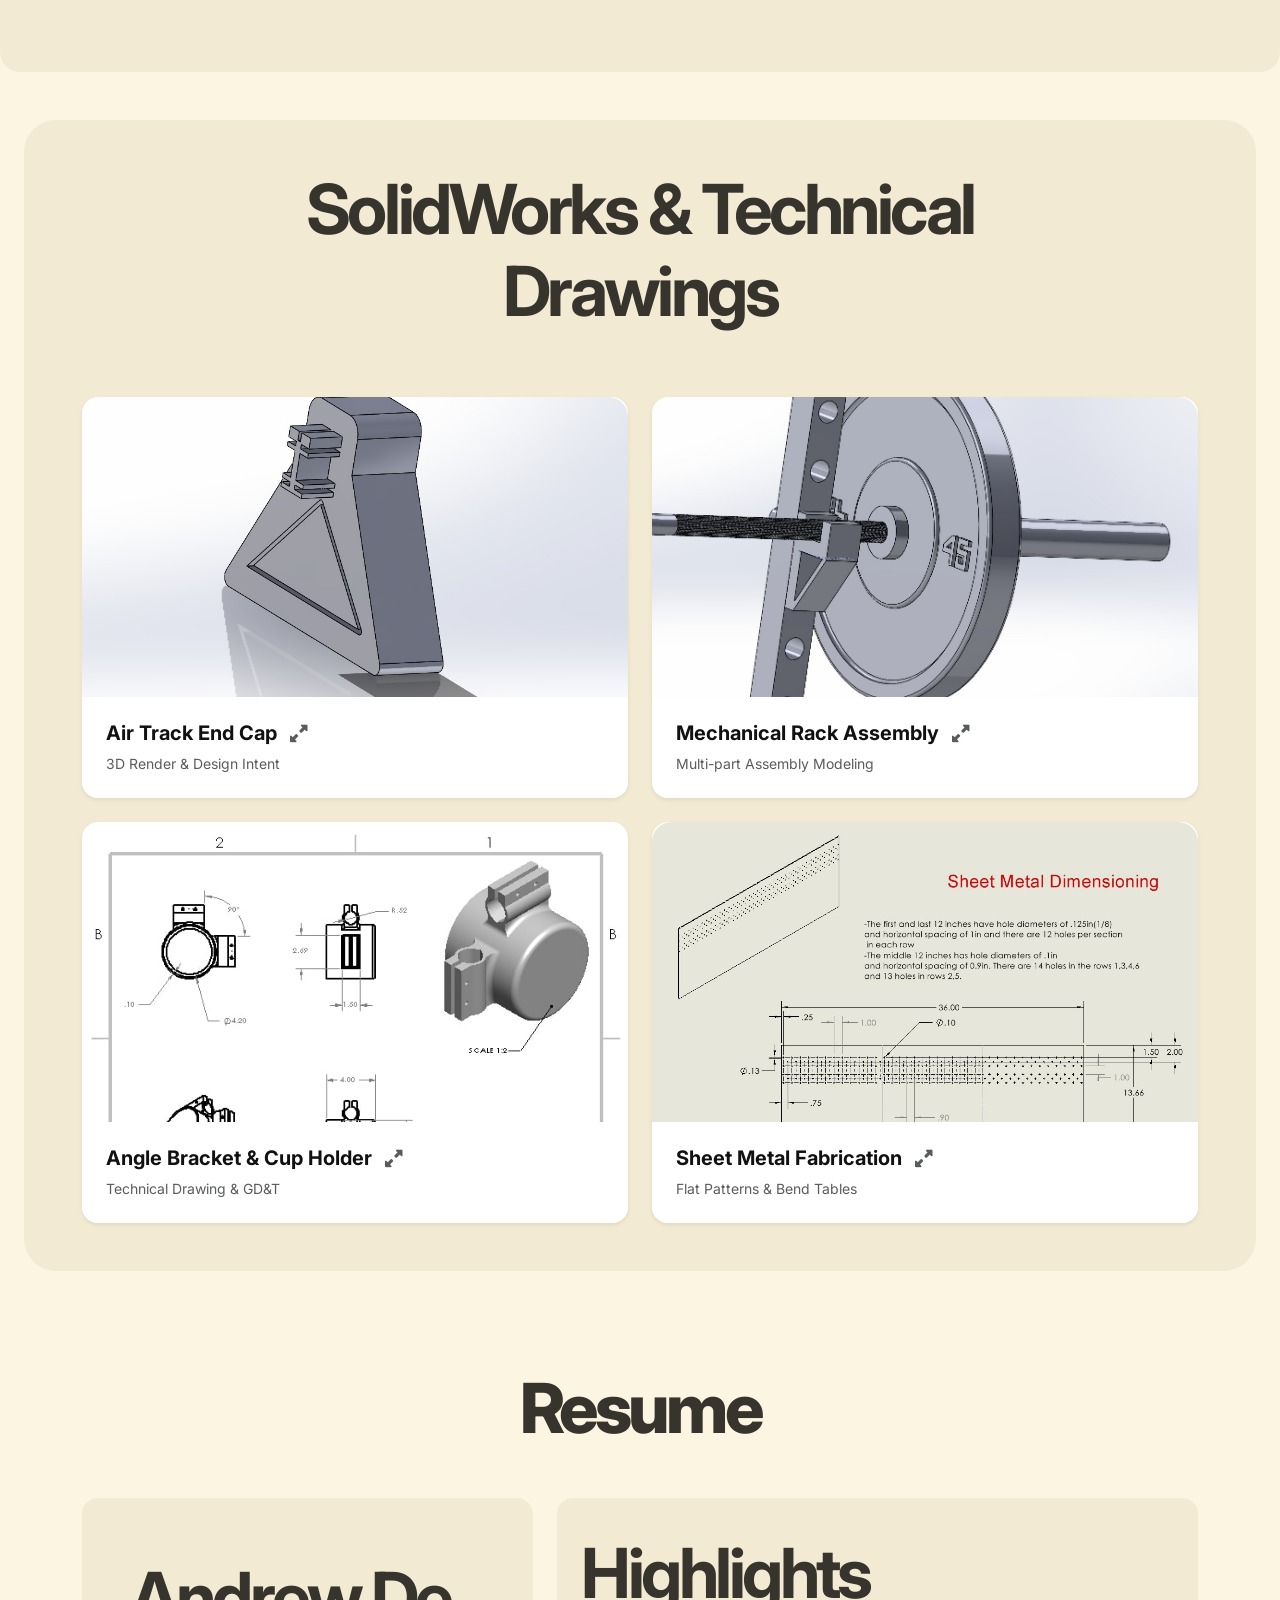
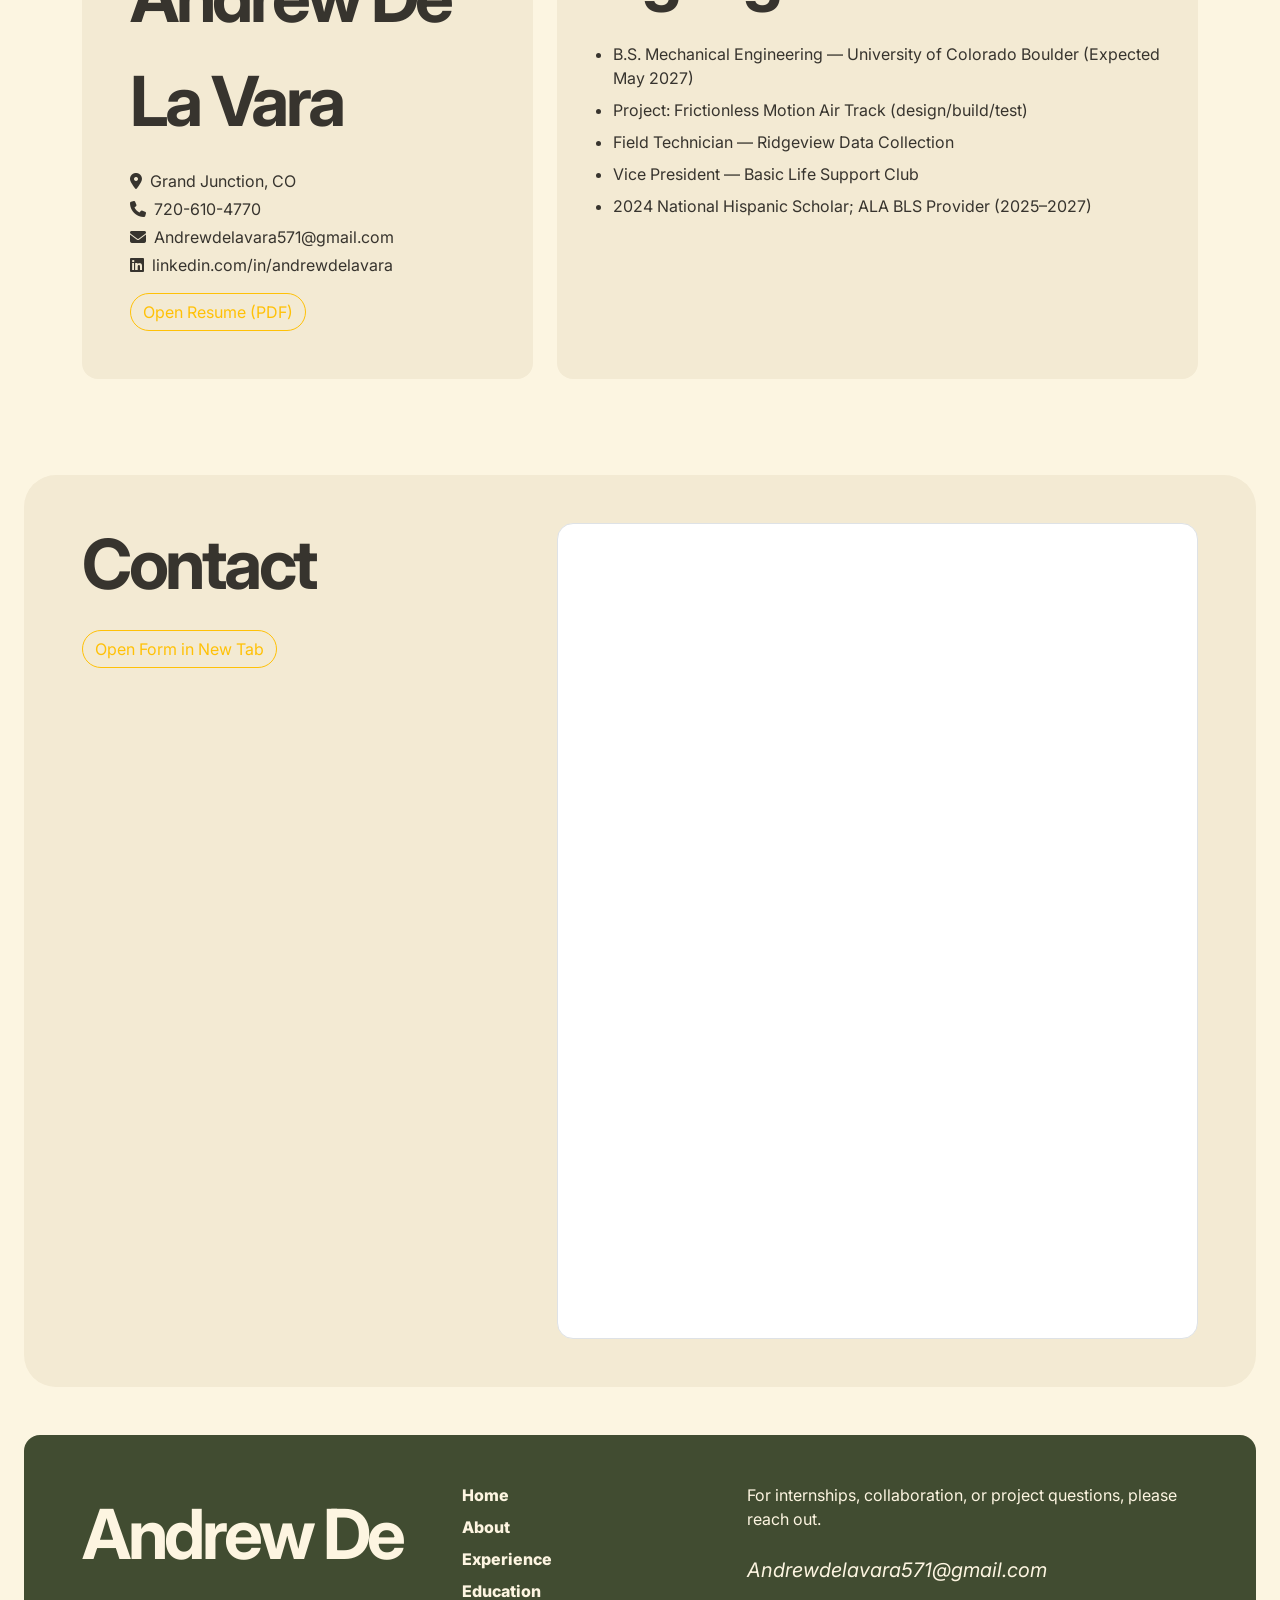
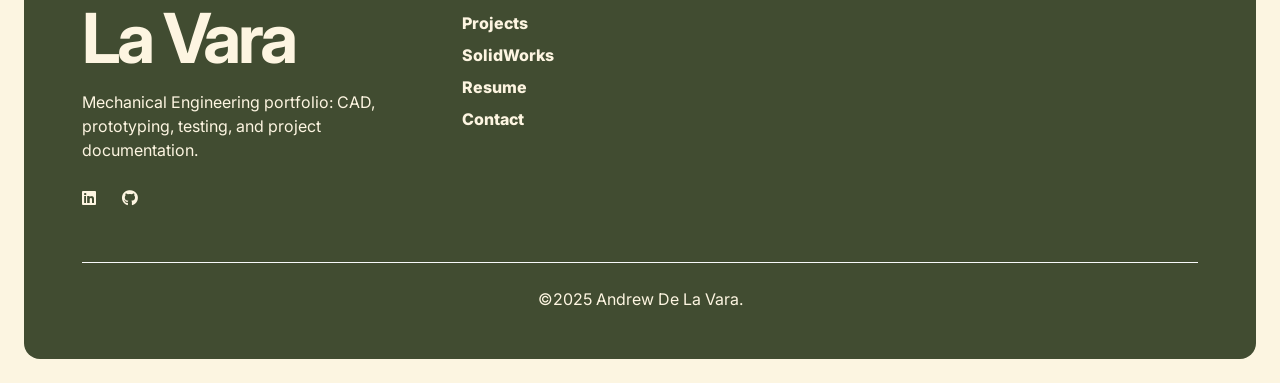
==== commit 509441c0: "Update index.html" ====
--- a/index.html
+++ b/index.html
@@ -323,11 +323,7 @@
         <div class="swiper-button-prev"></div>
       </div>
       
-      <div class="text-center">
-        <div class="text-muted">
-          Later, you can create a dedicated <code>projects.html</code> and link each card to a detailed case study page.
-        </div>
-      </div>
+      
     </div>
   </section>
 
@@ -429,9 +425,7 @@
               Open Resume (PDF)
             </a>
             
-             <div class="text-muted small mt-3">
-               Ensure <code>resume.pdf</code> is in the main folder.
-            </div>
+             
           </div>
         </div>
 
@@ -641,3 +635,4 @@
 
 
 
+
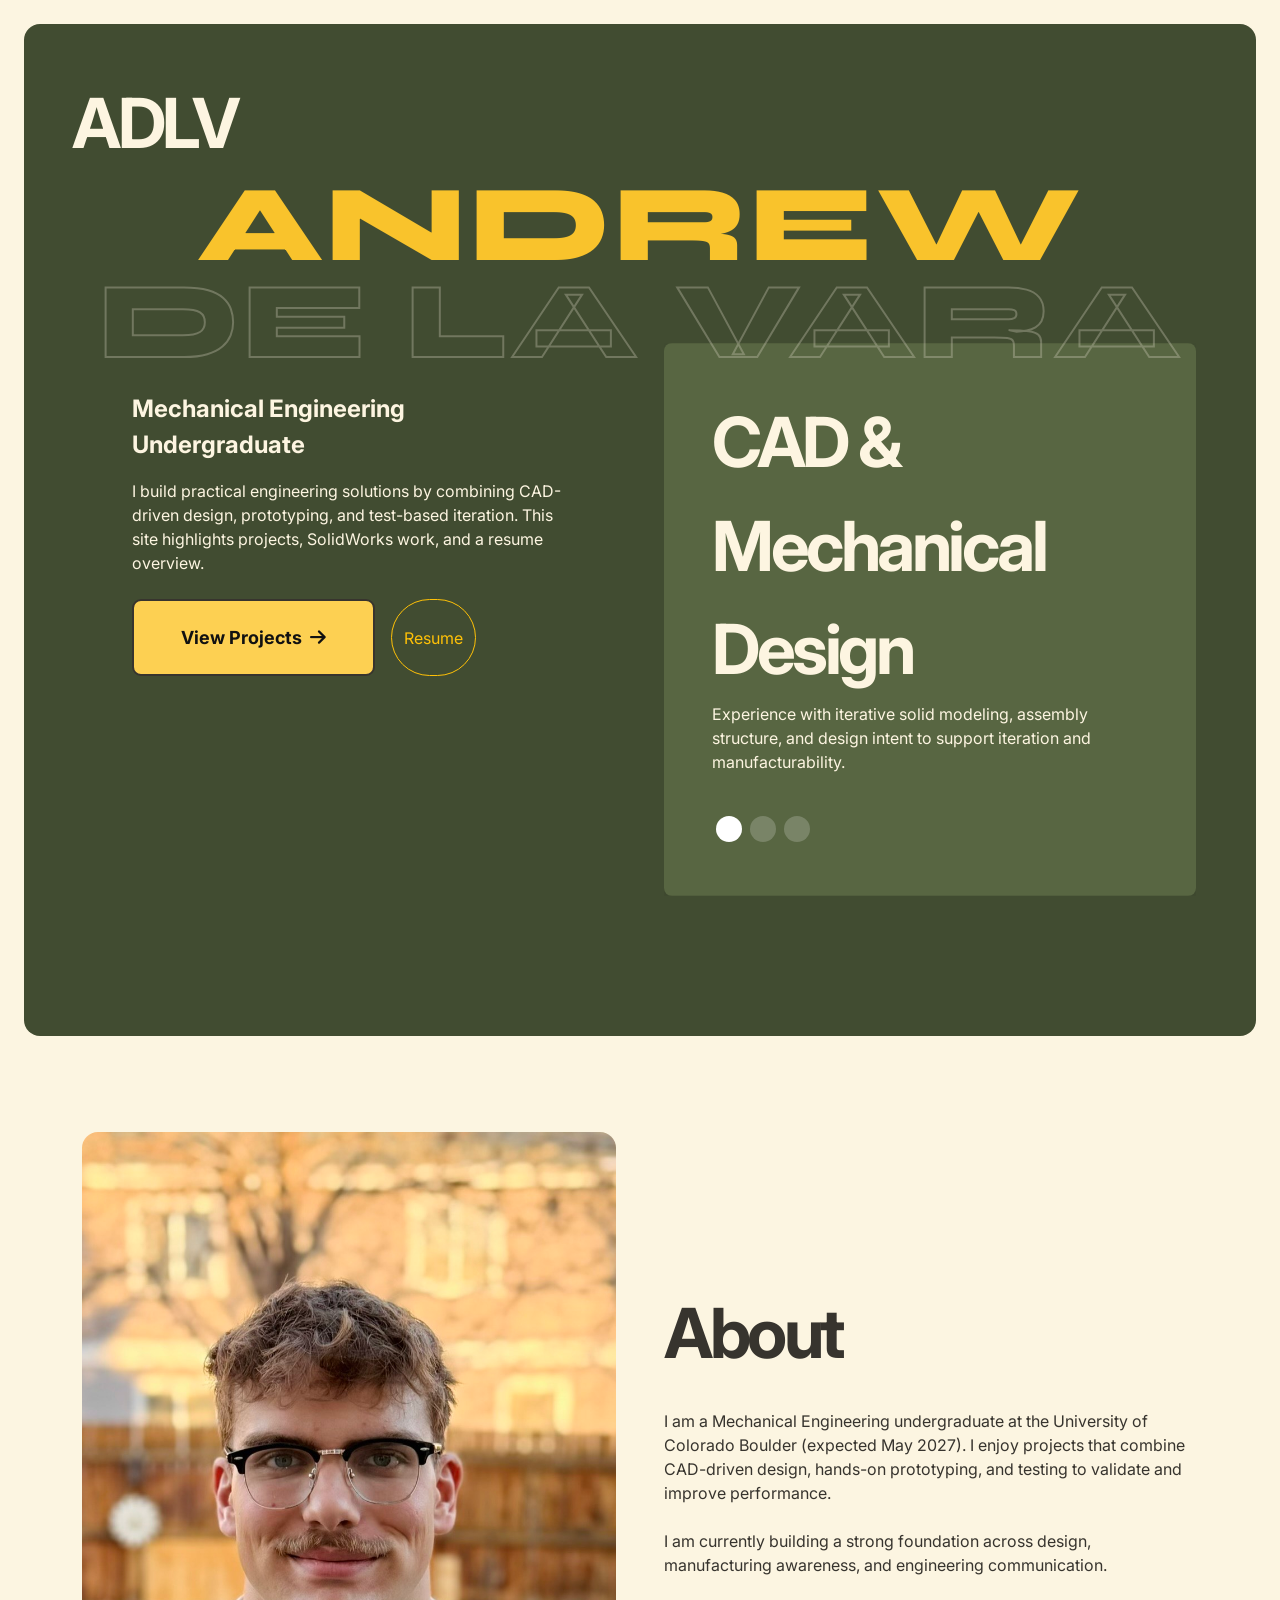
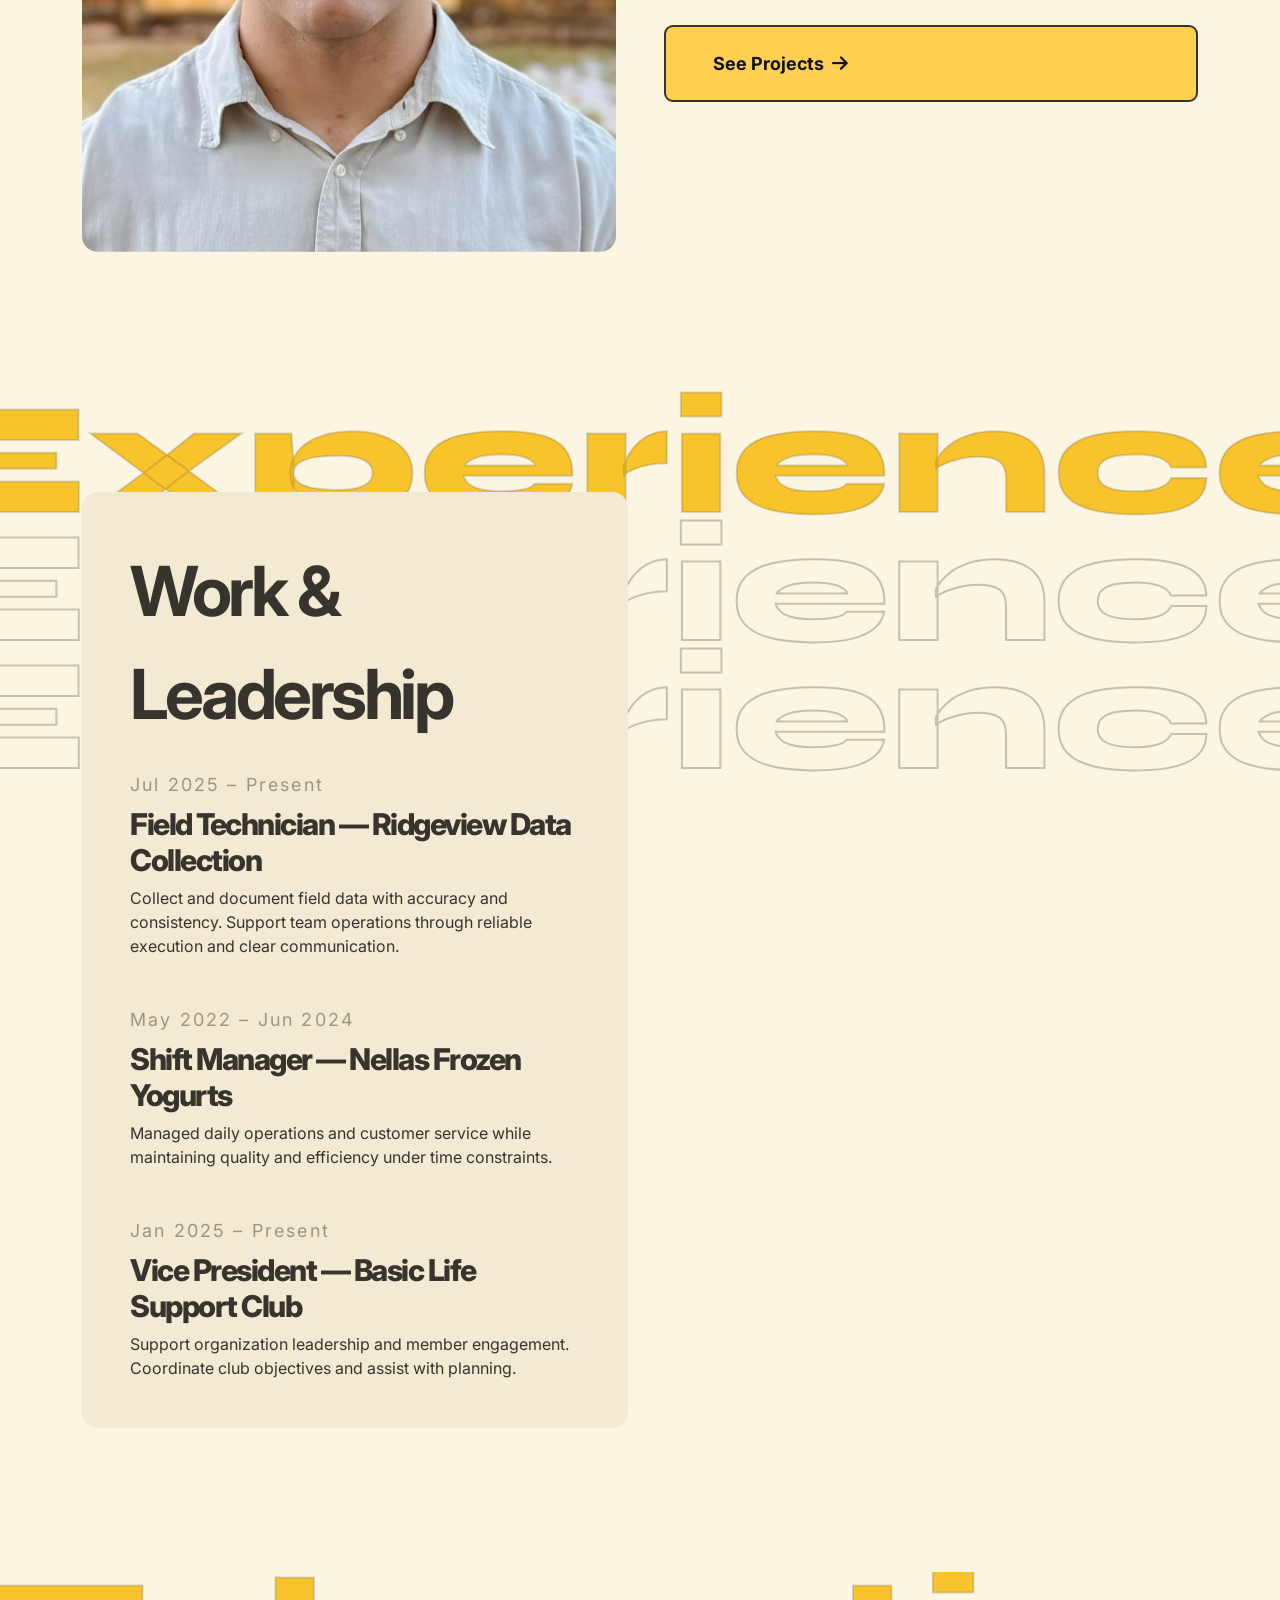
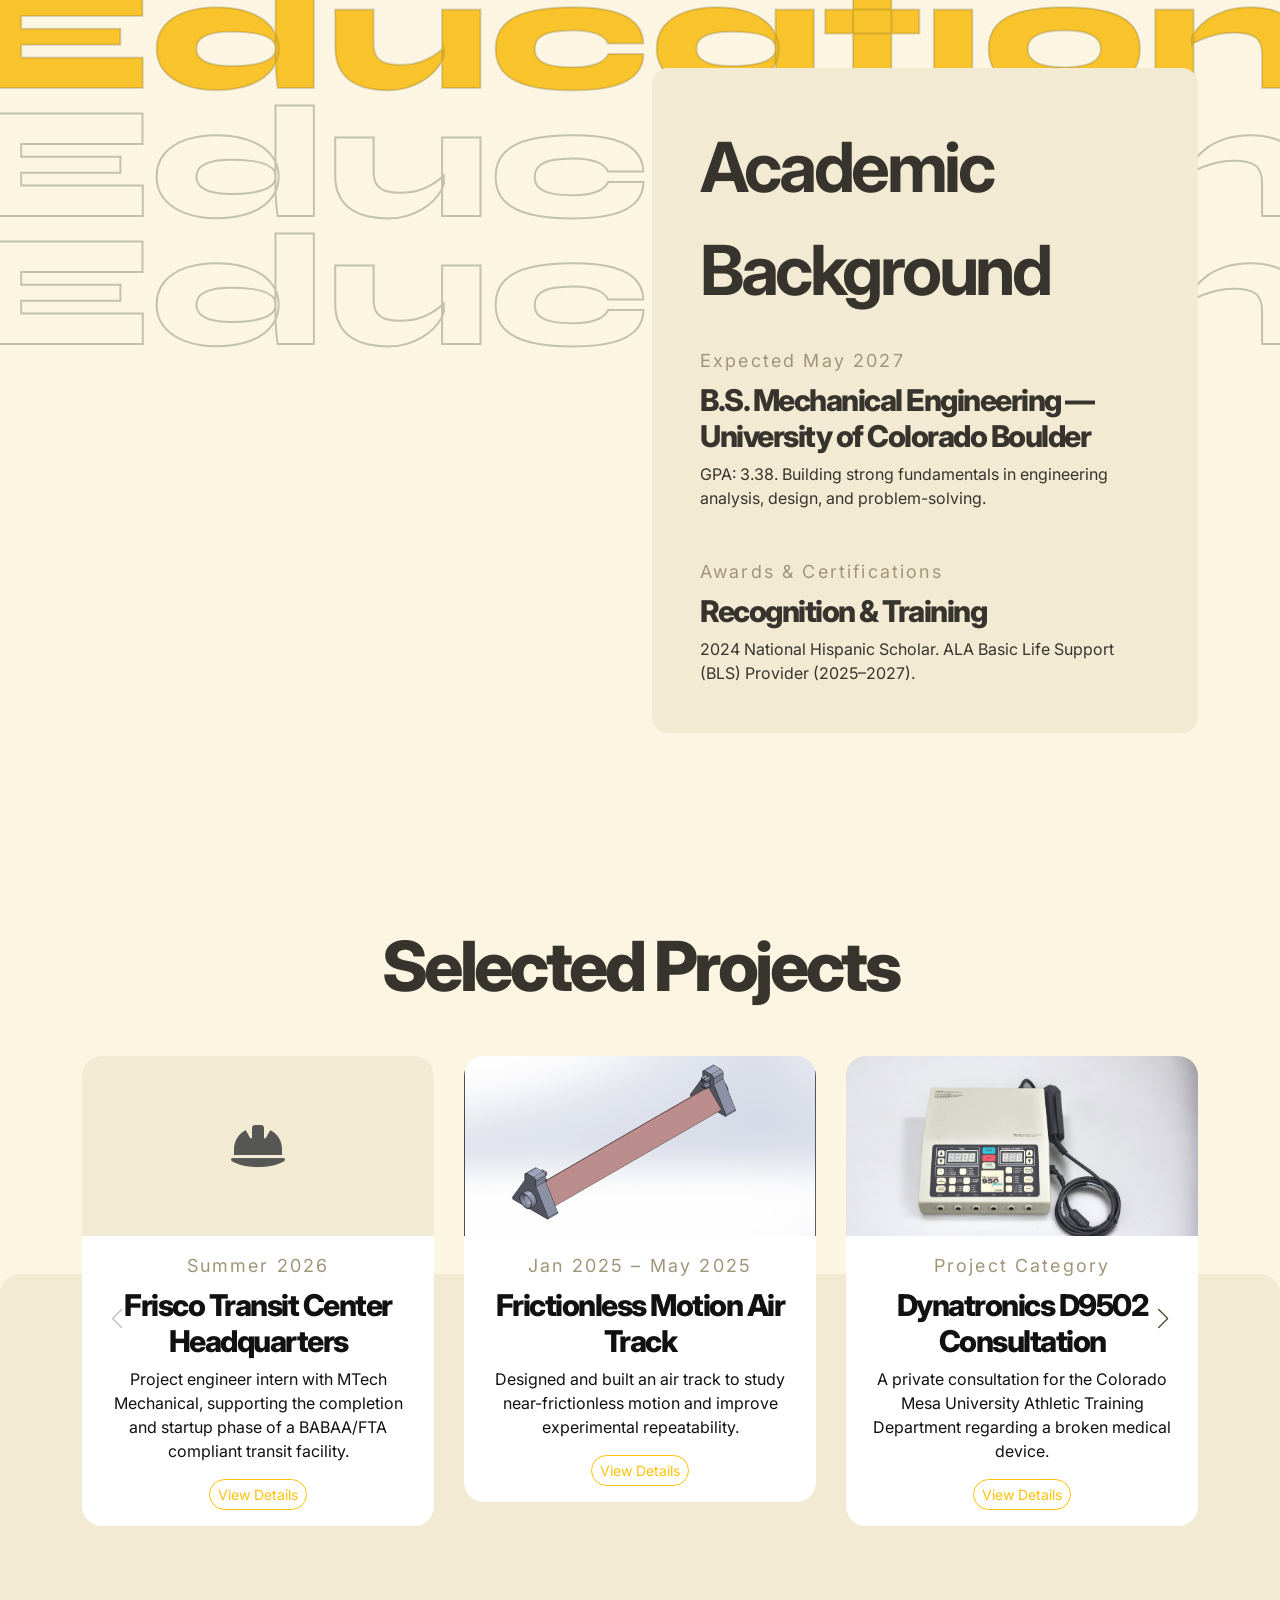
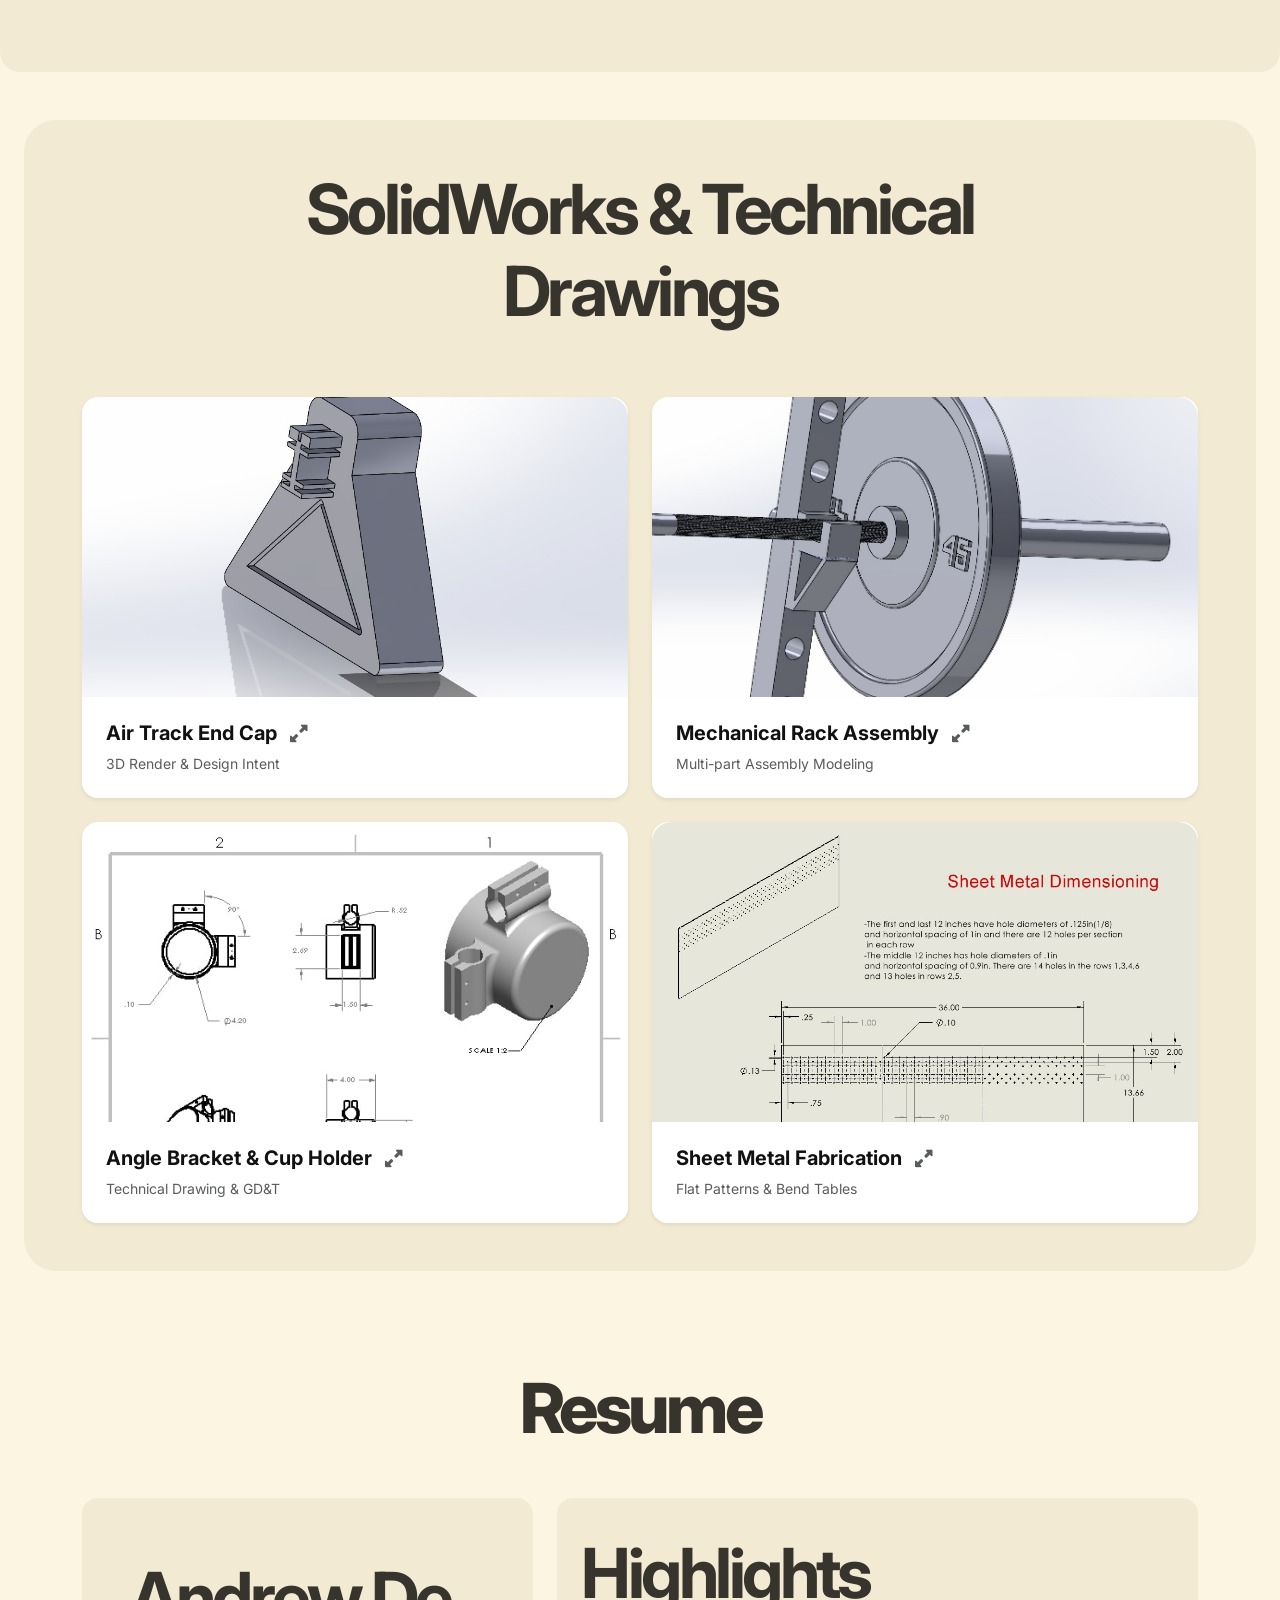
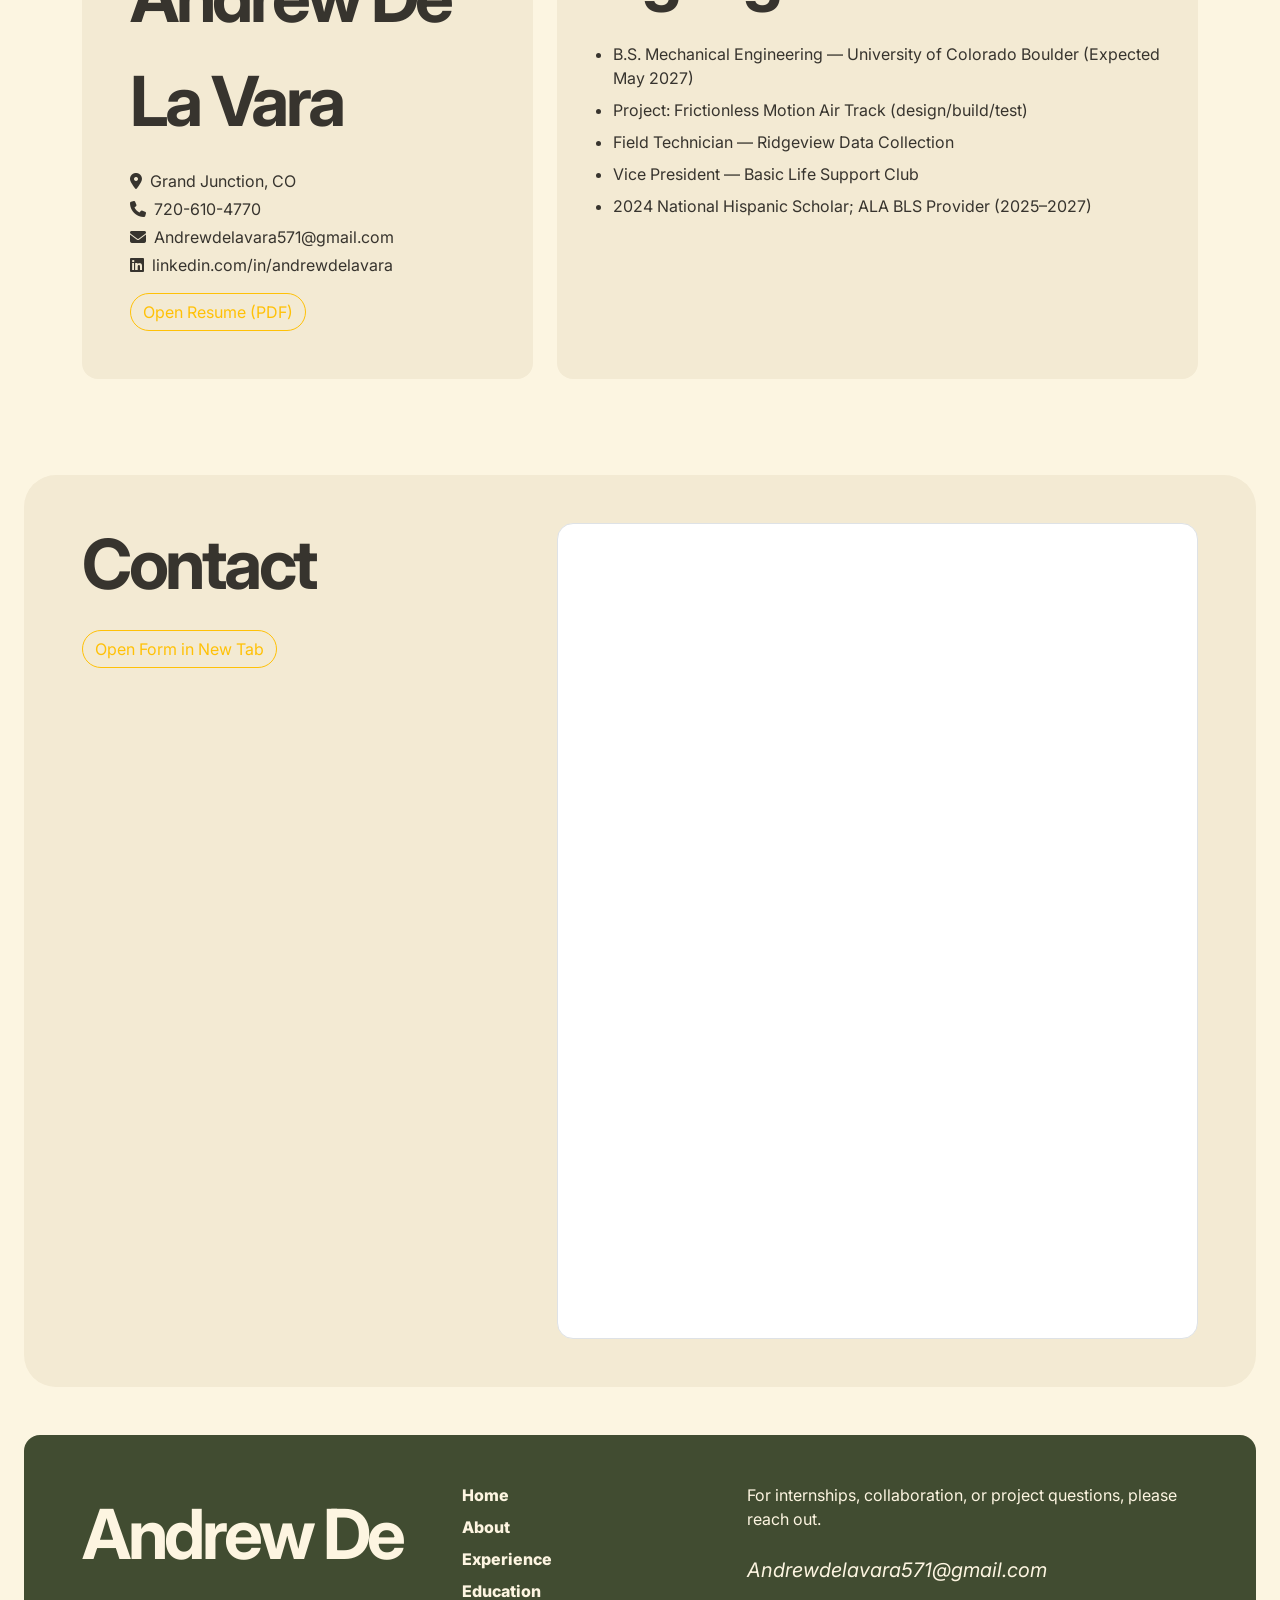
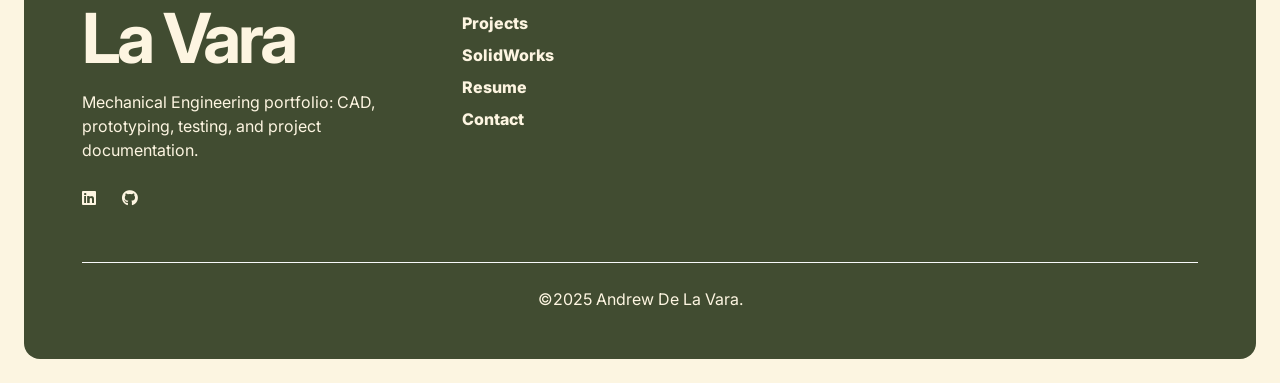
==== commit 29757187: "Add files via upload" ====
--- a/index.html
+++ b/index.html
@@ -263,6 +263,26 @@
 
           <div class="swiper-slide">
             <div class="card card-custom">
+              <div class="bg-light-alt rounded-top-4 d-flex align-items-center justify-content-center position-relative" style="height: 180px;">
+                <i class="fas fa-hard-hat fa-3x text-muted position-absolute"></i>
+                <a href="frisco-transit-center.html" class="position-relative" style="width: 100%; height: 100%;">
+                  <img src="/frisco%20transit%20center.jpg" class="img-fluid rounded-top-4" alt="Frisco Transit Center Headquarters" style="width: 100%; height: 180px; object-fit: cover;" loading="lazy" onerror="this.remove()" />
+                </a>
+              </div>
+
+              <div class="card-body text-center">
+                <div class="date-text mb-2">Summer 2026</div>
+                <h3 class="subtitle">Frisco Transit Center Headquarters</h3>
+                <p class="mb-0">
+                  Project engineer intern with MTech Mechanical, supporting the completion and startup phase of a BABAA/FTA compliant transit facility.
+                </p>
+                <a href="frisco-transit-center.html" class="btn btn-sm btn-outline-warning mt-3 rounded-pill">View Details</a>
+              </div>
+            </div>
+          </div>
+
+          <div class="swiper-slide">
+            <div class="card card-custom">
               <div class="bg-light-alt rounded-top-4 d-flex align-items-center justify-content-center" style="height: 180px;">
                 <a href="air-track.html" style="width: 100%; height: 100%;">
                   <img src="/air%20track%20body%20assembly.jpg" class="img-fluid rounded-top-4" alt="air track assembly" style="width: 100%; height: 180px; object-fit: cover;" loading="lazy" />
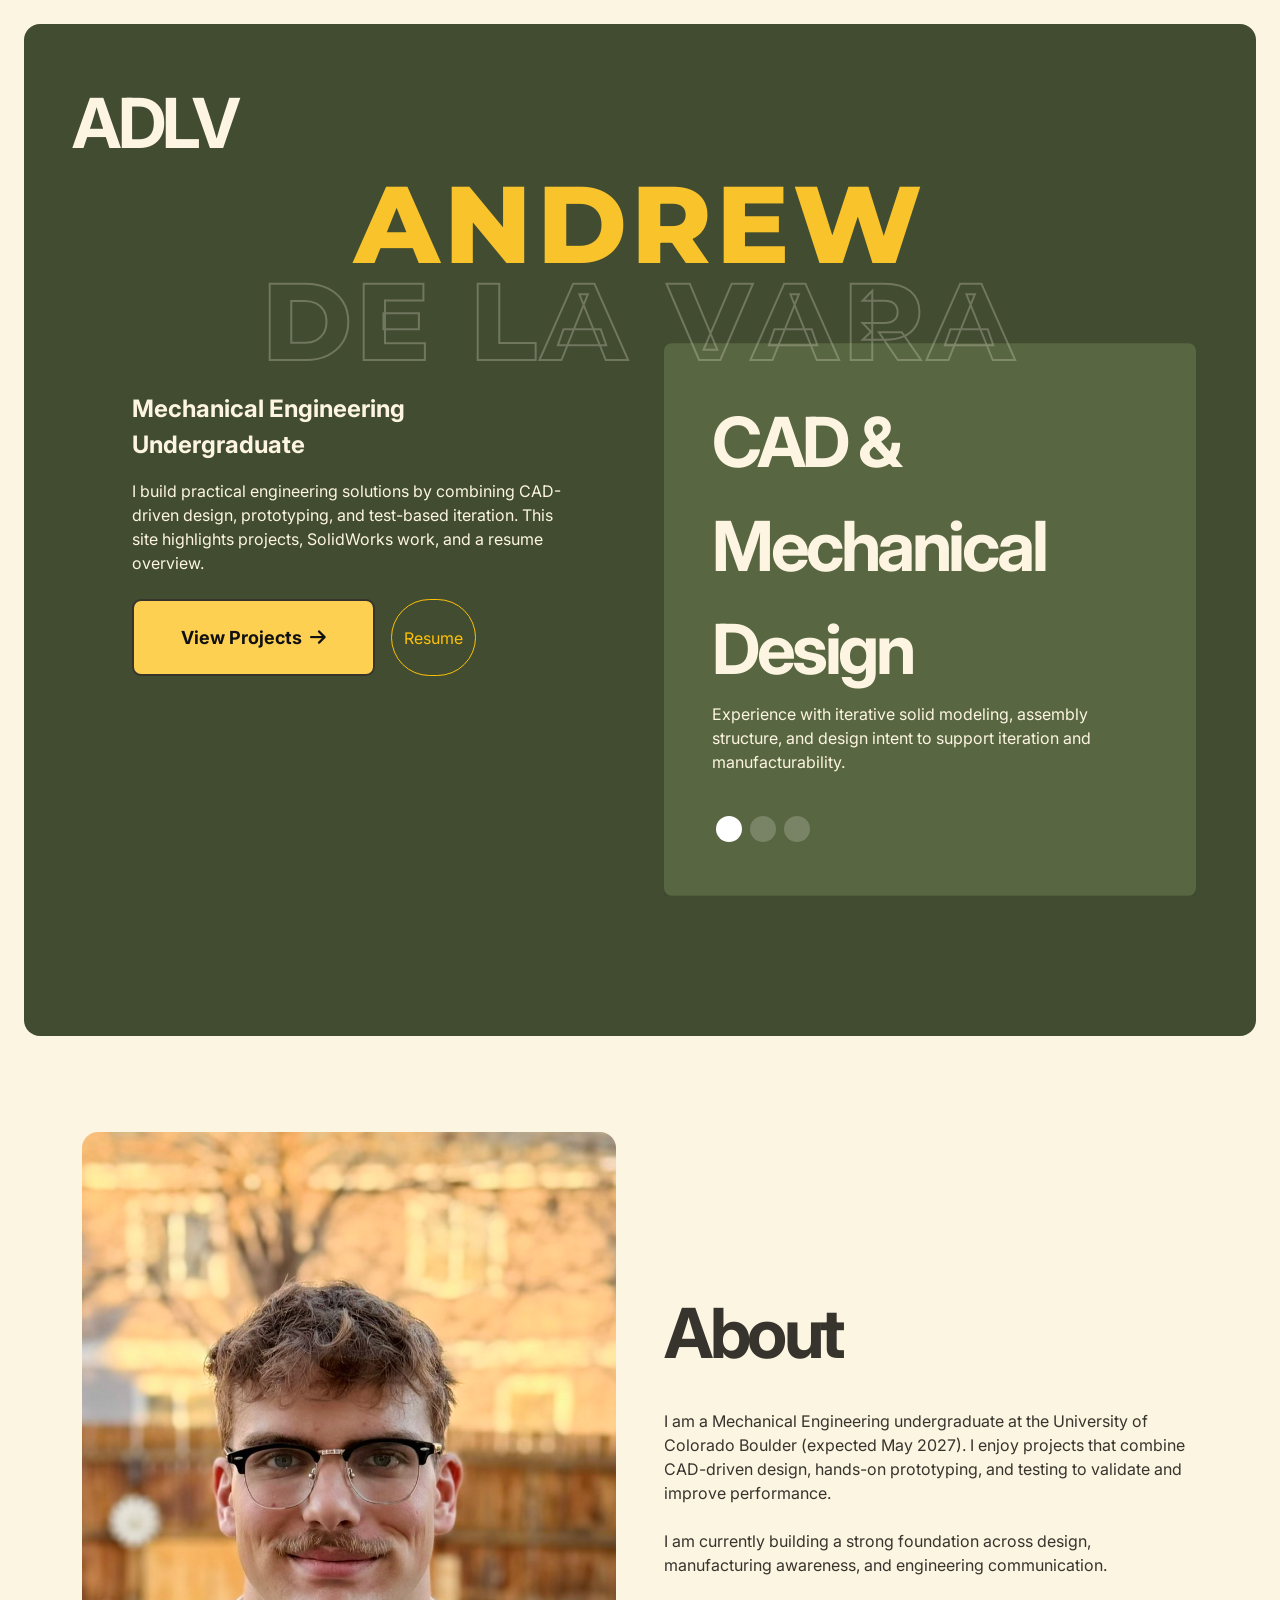
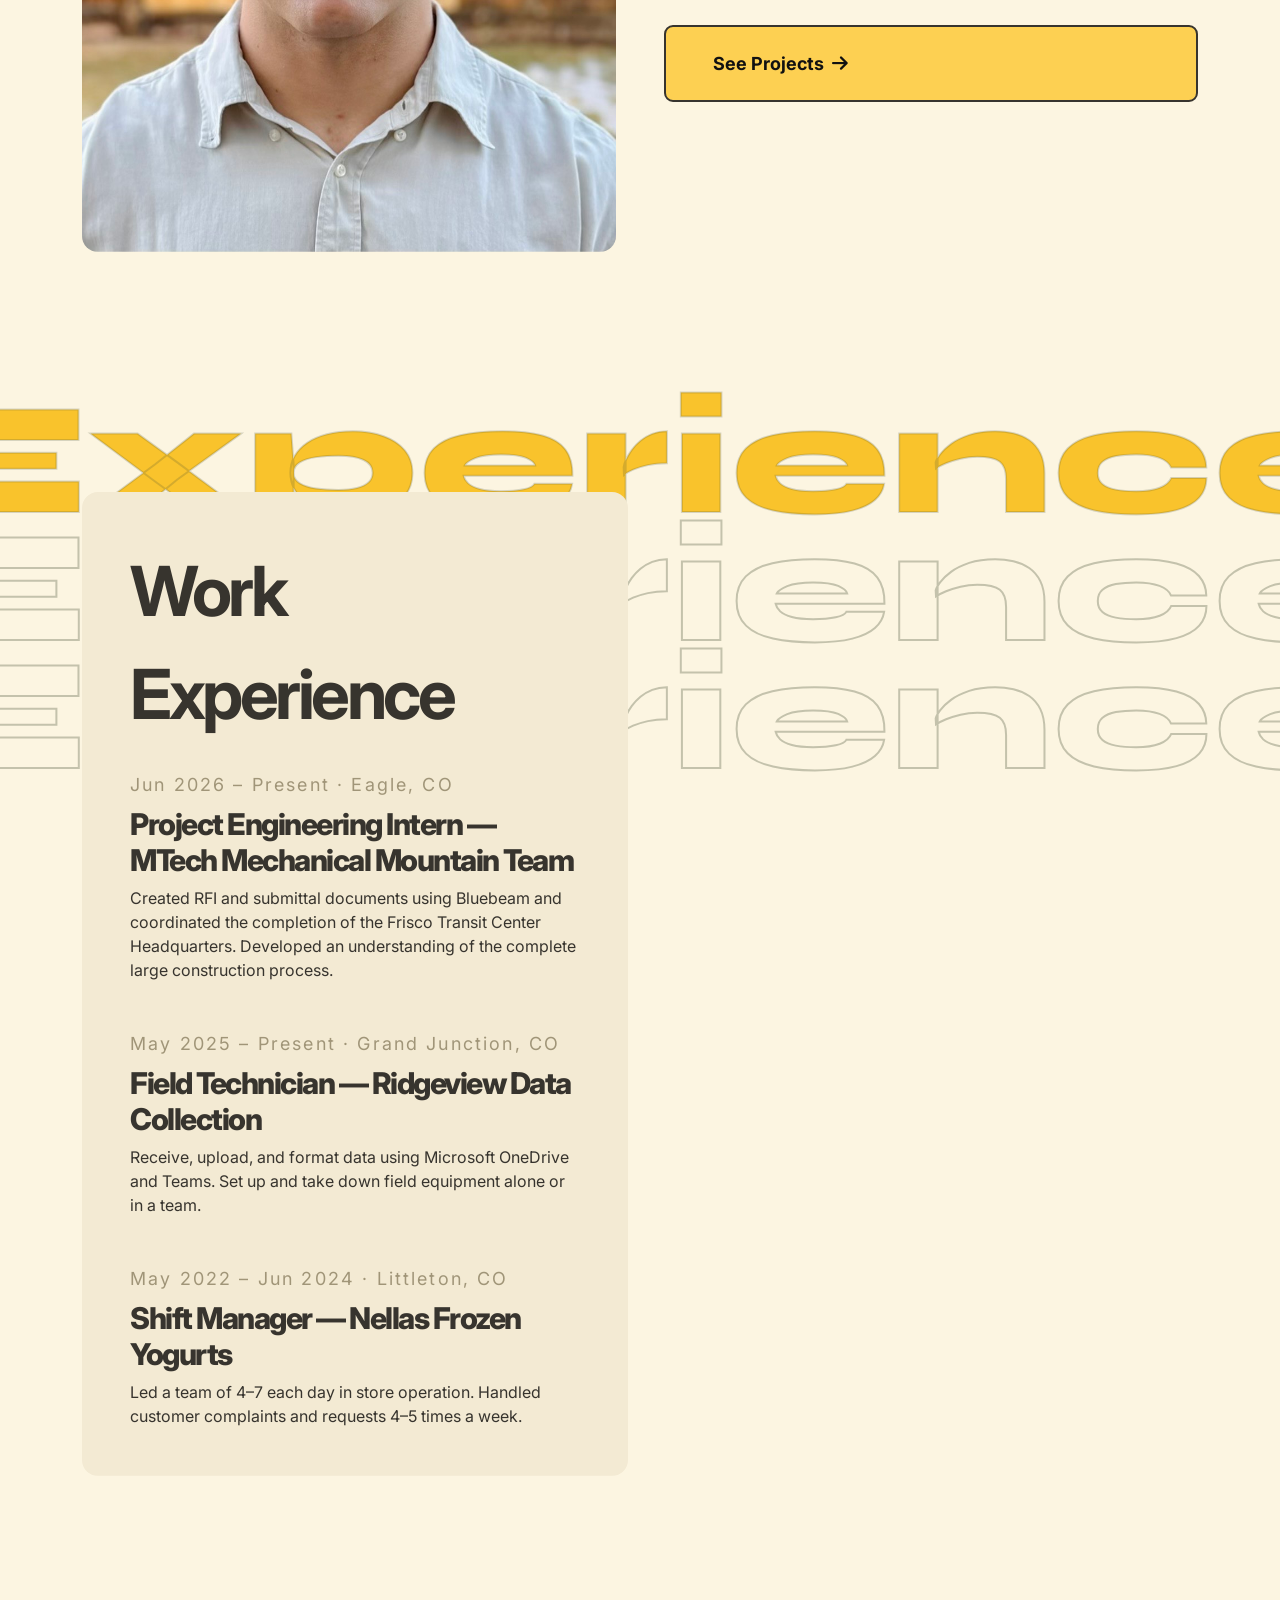
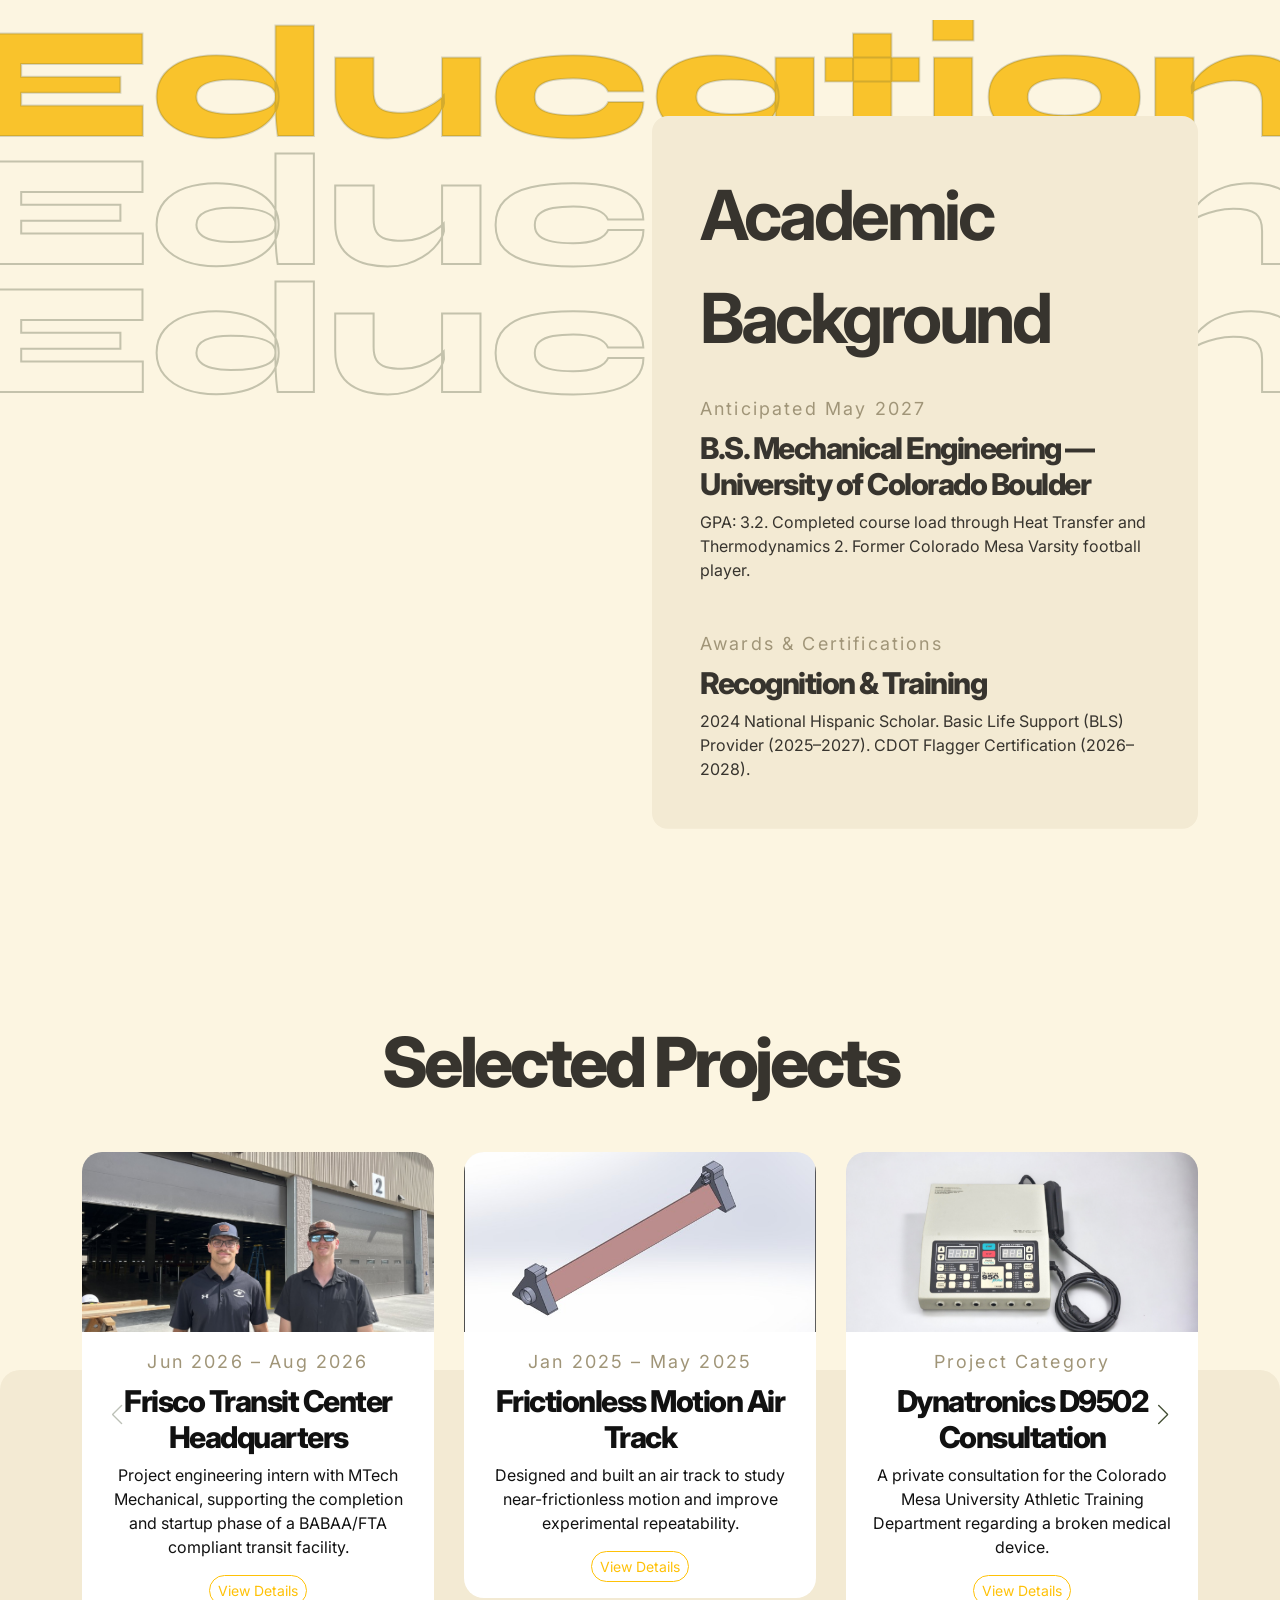
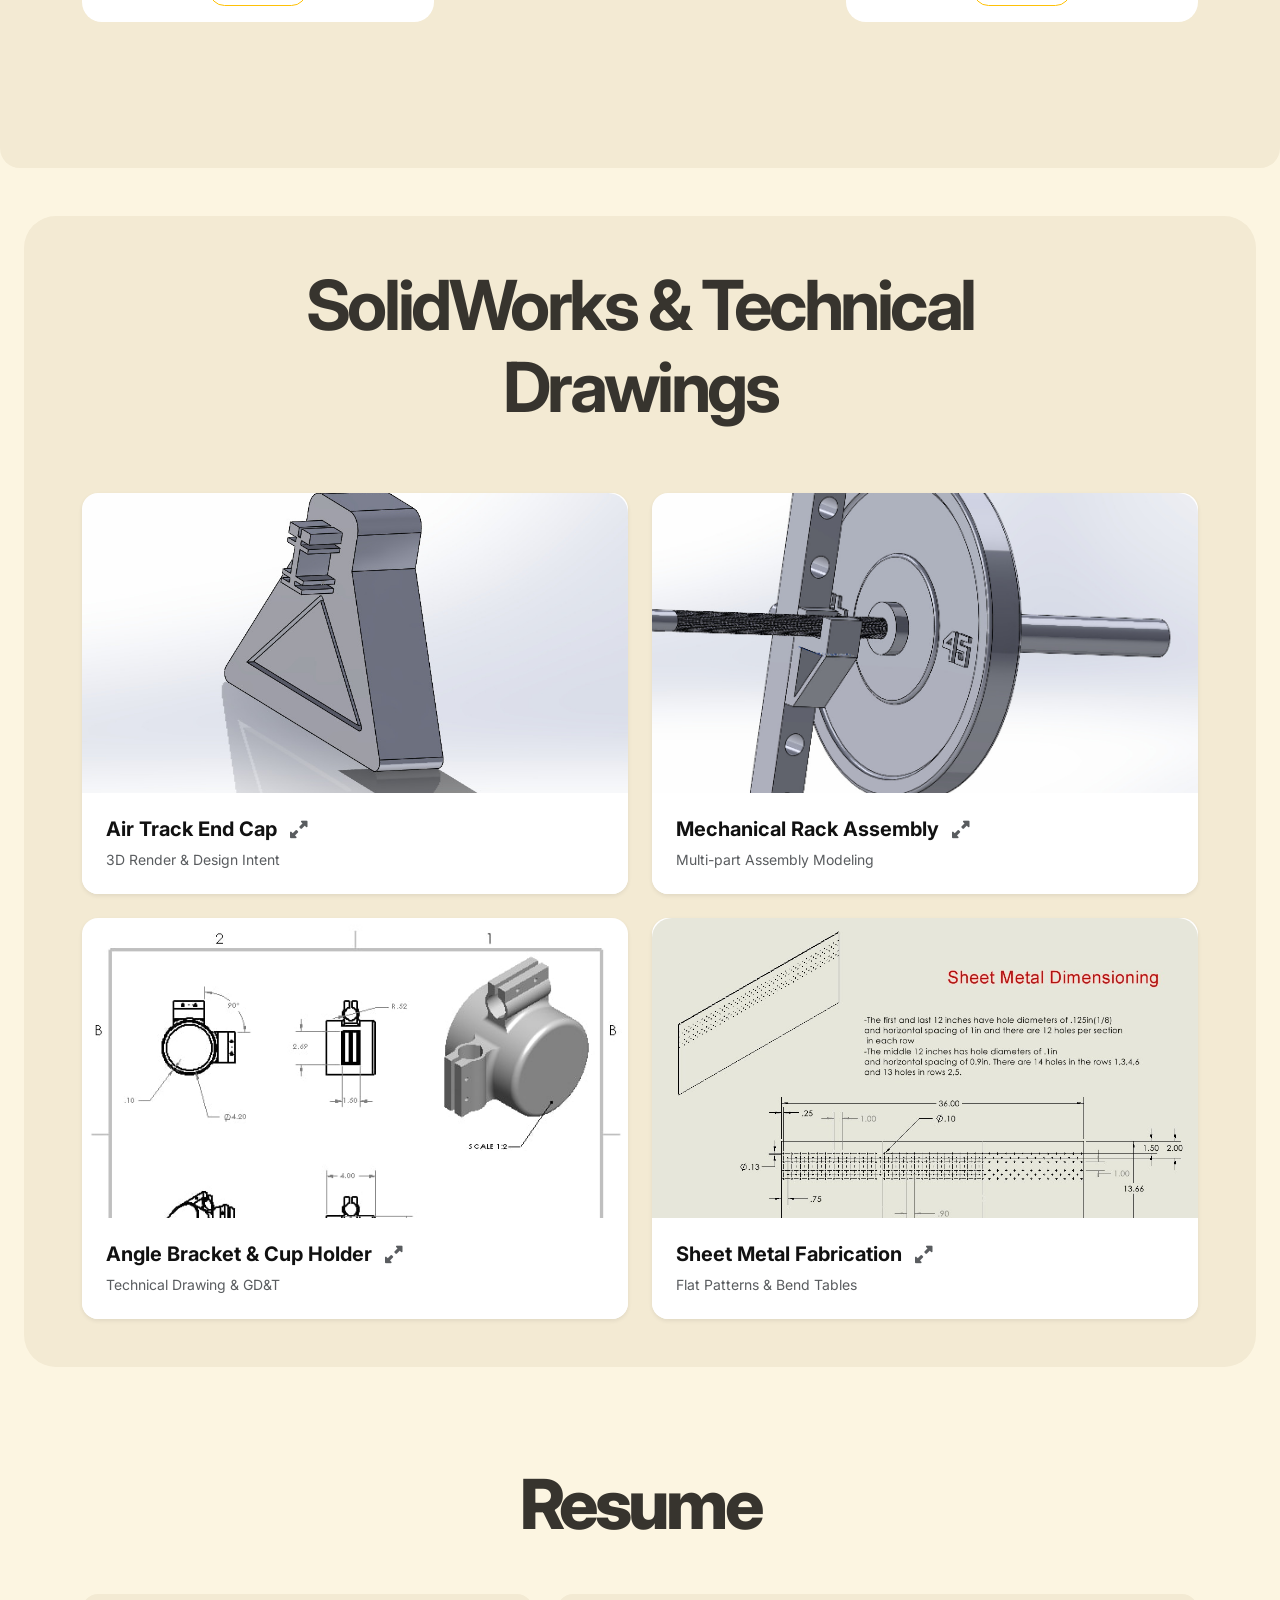
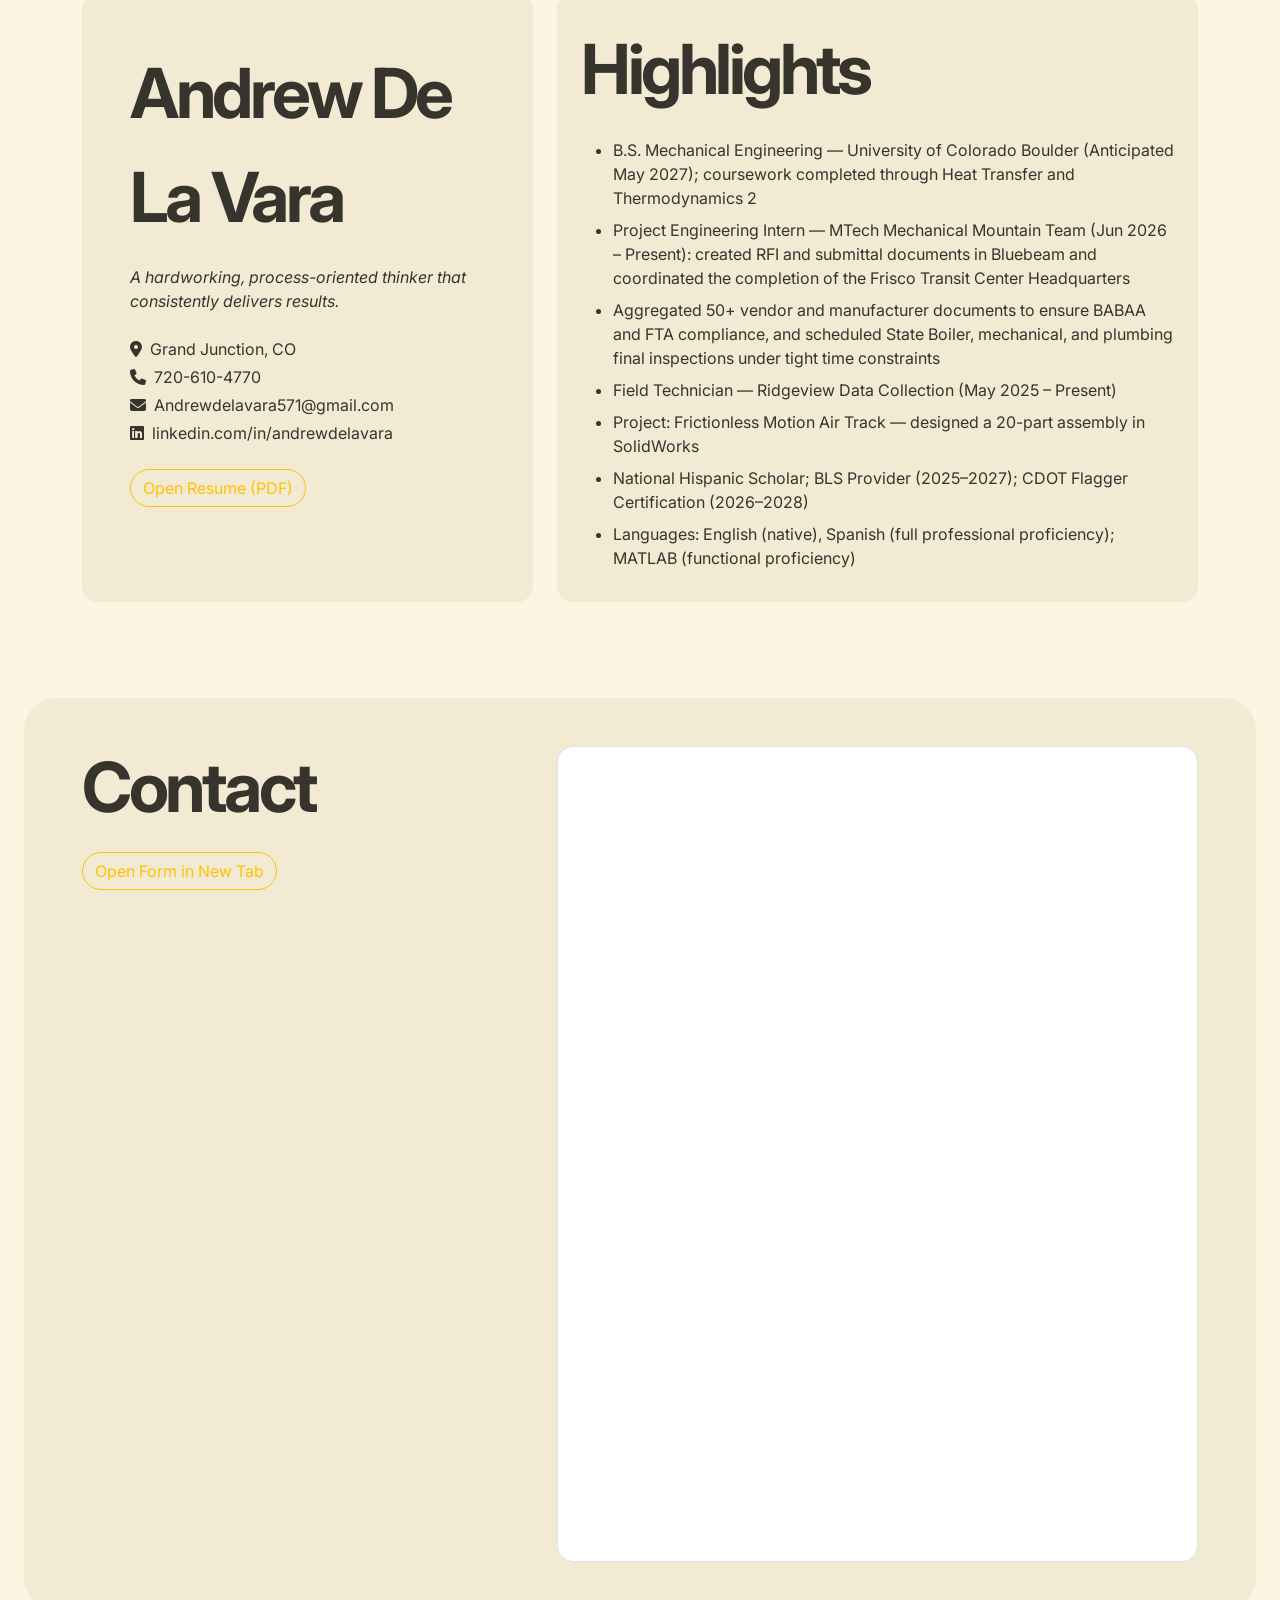
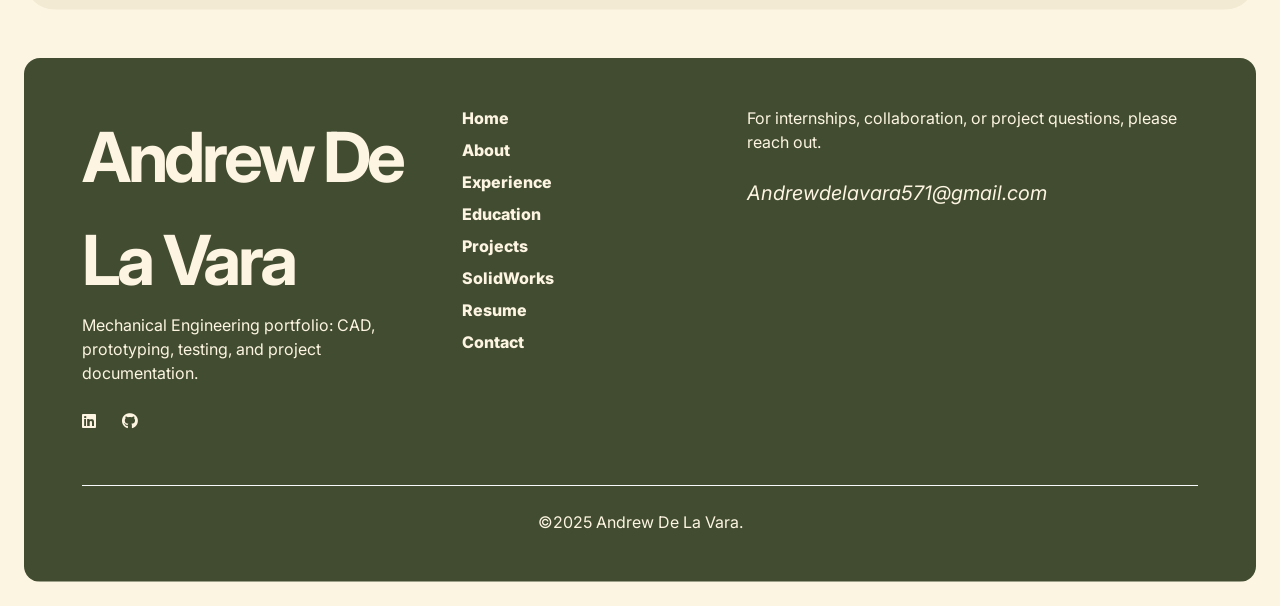
==== commit 23fb53c3: "Add files via upload" ====
--- a/index.html
+++ b/index.html
@@ -7,7 +7,7 @@
   <title>Andrew De La Vara | Portfolio</title>
 
   <link href="https://cdn.jsdelivr.net/npm/bootstrap@5.3.0/dist/css/bootstrap.min.css" rel="stylesheet" />
-  <link href="https://fonts.googleapis.com/css2?family=Syne:wght@800&family=Inter:wght@400;600;700;800&display=swap" rel="stylesheet" />
+  <link href="https://fonts.googleapis.com/css2?family=Syne:wght@800&family=Montserrat:wght@700;800&family=Inter:wght@400;600;700;800&display=swap" rel="stylesheet" />
   <link rel="stylesheet" href="https://cdnjs.cloudflare.com/ajax/libs/font-awesome/6.4.0/css/all.min.css" />
   <link href="https://unpkg.com/aos@2.3.1/dist/aos.css" rel="stylesheet" />
   <link rel="stylesheet" href="https://cdn.jsdelivr.net/npm/swiper@11/swiper-bundle.min.css" />
@@ -30,6 +30,13 @@
         position: relative !important; 
         z-index: 1;
         margin-bottom: 0 !important;
+    }
+
+    /* Name font: clean, professional sans-serif */
+    .name-font {
+        font-family: 'Montserrat', sans-serif;
+        font-weight: 800;
+        letter-spacing: 0.04em !important;
     }
 
     /* FIX 2: Move Information BELOW the Name */
@@ -79,8 +86,8 @@
       </nav>
 
       <div class="w-100 text-center overflow-hidden">
-        <div class="syne-font hero-title text-yellow" data-aos="fade-up">ANDREW</div>
-        <div class="syne-font hero-title hero-bg-text" data-aos="fade-up" data-aos-delay="175">DE LA VARA</div>
+        <div class="name-font hero-title text-yellow" data-aos="fade-up">ANDREW</div>
+        <div class="name-font hero-title hero-bg-text" data-aos="fade-up" data-aos-delay="175">DE LA VARA</div>
       </div>
       
       <div class="banner-content">
@@ -182,29 +189,30 @@
       <div class="row">
         <div class="col-md-6 py-5">
           <div class="bg-light-alt p-5 mt-5 rounded-4 overflow-hidden" data-aos="clip-top" data-aos-delay="300">
-            <div class="content-title mb-4 fw-bold">Work & Leadership</div>
+            <div class="content-title mb-4 fw-bold">Work Experience</div>
 
             <div class="mb-5">
-              <div class="date-text mb-2">Jul 2025 – Present</div>
+              <div class="date-text mb-2">Jun 2026 – Present · Eagle, CO</div>
+              <h3 class="subtitle mb-2">Project Engineering Intern — MTech Mechanical Mountain Team</h3>
+              <p class="mb-0">
+                Created RFI and submittal documents using Bluebeam and coordinated the completion of the Frisco Transit Center Headquarters.
+                Developed an understanding of the complete large construction process.
+              </p>
+            </div>
+
+            <div class="mb-5">
+              <div class="date-text mb-2">May 2025 – Present · Grand Junction, CO</div>
               <h3 class="subtitle mb-2">Field Technician — Ridgeview Data Collection</h3>
               <p class="mb-0">
-                Collect and document field data with accuracy and consistency. Support team operations through reliable execution and clear communication.
+                Receive, upload, and format data using Microsoft OneDrive and Teams. Set up and take down field equipment alone or in a team.
               </p>
             </div>
 
-            <div class="mb-5">
-              <div class="date-text mb-2">May 2022 – Jun 2024</div>
+            <div>
+              <div class="date-text mb-2">May 2022 – Jun 2024 · Littleton, CO</div>
               <h3 class="subtitle mb-2">Shift Manager — Nellas Frozen Yogurts</h3>
               <p class="mb-0">
-                Managed daily operations and customer service while maintaining quality and efficiency under time constraints.
-              </p>
-            </div>
-
-            <div>
-              <div class="date-text mb-2">Jan 2025 – Present</div>
-              <h3 class="subtitle mb-2">Vice President — Basic Life Support Club</h3>
-              <p class="mb-0">
-                Support organization leadership and member engagement. Coordinate club objectives and assist with planning.
+                Led a team of 4–7 each day in store operation. Handled customer complaints and requests 4–5 times a week.
               </p>
             </div>
 
@@ -231,10 +239,10 @@
             <div class="content-title mb-4 fw-bold">Academic Background</div>
 
             <div class="mb-5">
-              <div class="date-text mb-2">Expected May 2027</div>
+              <div class="date-text mb-2">Anticipated May 2027</div>
               <h3 class="subtitle mb-2">B.S. Mechanical Engineering — University of Colorado Boulder</h3>
               <p class="mb-0">
-                GPA: 3.38. Building strong fundamentals in engineering analysis, design, and problem-solving.
+                GPA: 3.2. Completed course load through Heat Transfer and Thermodynamics 2. Former Colorado Mesa Varsity football player.
               </p>
             </div>
 
@@ -242,7 +250,7 @@
               <div class="date-text mb-2">Awards & Certifications</div>
               <h3 class="subtitle mb-2">Recognition & Training</h3>
               <p class="mb-0">
-                2024 National Hispanic Scholar. ALA Basic Life Support (BLS) Provider (2025–2027).
+                2024 National Hispanic Scholar. Basic Life Support (BLS) Provider (2025–2027). CDOT Flagger Certification (2026–2028).
               </p>
             </div>
 
@@ -266,15 +274,15 @@
               <div class="bg-light-alt rounded-top-4 d-flex align-items-center justify-content-center position-relative" style="height: 180px;">
                 <i class="fas fa-hard-hat fa-3x text-muted position-absolute"></i>
                 <a href="frisco-transit-center.html" class="position-relative" style="width: 100%; height: 100%;">
-                  <img src="/frisco%20transit%20center.jpg" class="img-fluid rounded-top-4" alt="Frisco Transit Center Headquarters" style="width: 100%; height: 180px; object-fit: cover;" loading="lazy" onerror="this.remove()" />
+                  <img src="/frisco%20transit%20center.jpg" class="img-fluid rounded-top-4" alt="Frisco Transit Center Headquarters" style="width: 100%; height: 180px; object-fit: cover; object-position: center 45%;" loading="lazy" onerror="this.remove()" />
                 </a>
               </div>
 
               <div class="card-body text-center">
-                <div class="date-text mb-2">Summer 2026</div>
+                <div class="date-text mb-2">Jun 2026 – Aug 2026</div>
                 <h3 class="subtitle">Frisco Transit Center Headquarters</h3>
                 <p class="mb-0">
-                  Project engineer intern with MTech Mechanical, supporting the completion and startup phase of a BABAA/FTA compliant transit facility.
+                  Project engineering intern with MTech Mechanical, supporting the completion and startup phase of a BABAA/FTA compliant transit facility.
                 </p>
                 <a href="frisco-transit-center.html" class="btn btn-sm btn-outline-warning mt-3 rounded-pill">View Details</a>
               </div>
@@ -434,7 +442,8 @@
         <div class="col-lg-5">
           <div class="bg-light-alt p-5 rounded-4 h-100">
             <div class="content-title fw-bold mb-3">Andrew De La Vara</div>
-            <div class="mb-3">
+            <p class="fst-italic mb-4">A hardworking, process-oriented thinker that consistently delivers results.</p>
+            <div class="mb-4">
               <div class="mb-1"><i class="fa-solid fa-location-dot me-2"></i>Grand Junction, CO</div>
               <div class="mb-1"><i class="fa-solid fa-phone me-2"></i>720-610-4770</div>
               <div class="mb-1"><i class="fa-solid fa-envelope me-2"></i>Andrewdelavara571@gmail.com</div>
@@ -453,11 +462,13 @@
           <div class="bg-light-alt p-4 rounded-4 h-100">
             <div class="content-title fw-bold mb-3">Highlights</div>
             <ul class="mb-0">
-              <li class="mb-2">B.S. Mechanical Engineering — University of Colorado Boulder (Expected May 2027)</li>
-              <li class="mb-2">Project: Frictionless Motion Air Track (design/build/test)</li>
-              <li class="mb-2">Field Technician — Ridgeview Data Collection</li>
-              <li class="mb-2">Vice President — Basic Life Support Club</li>
-              <li class="mb-2">2024 National Hispanic Scholar; ALA BLS Provider (2025–2027)</li>
+              <li class="mb-2">B.S. Mechanical Engineering — University of Colorado Boulder (Anticipated May 2027); coursework completed through Heat Transfer and Thermodynamics 2</li>
+              <li class="mb-2">Project Engineering Intern — MTech Mechanical Mountain Team (Jun 2026 – Present): created RFI and submittal documents in Bluebeam and coordinated the completion of the Frisco Transit Center Headquarters</li>
+              <li class="mb-2">Aggregated 50+ vendor and manufacturer documents to ensure BABAA and FTA compliance, and scheduled State Boiler, mechanical, and plumbing final inspections under tight time constraints</li>
+              <li class="mb-2">Field Technician — Ridgeview Data Collection (May 2025 – Present)</li>
+              <li class="mb-2">Project: Frictionless Motion Air Track — designed a 20-part assembly in SolidWorks</li>
+              <li class="mb-2">National Hispanic Scholar; BLS Provider (2025–2027); CDOT Flagger Certification (2026–2028)</li>
+              <li class="mb-2">Languages: English (native), Spanish (full professional proficiency); MATLAB (functional proficiency)</li>
             </ul>
           </div>
         </div>
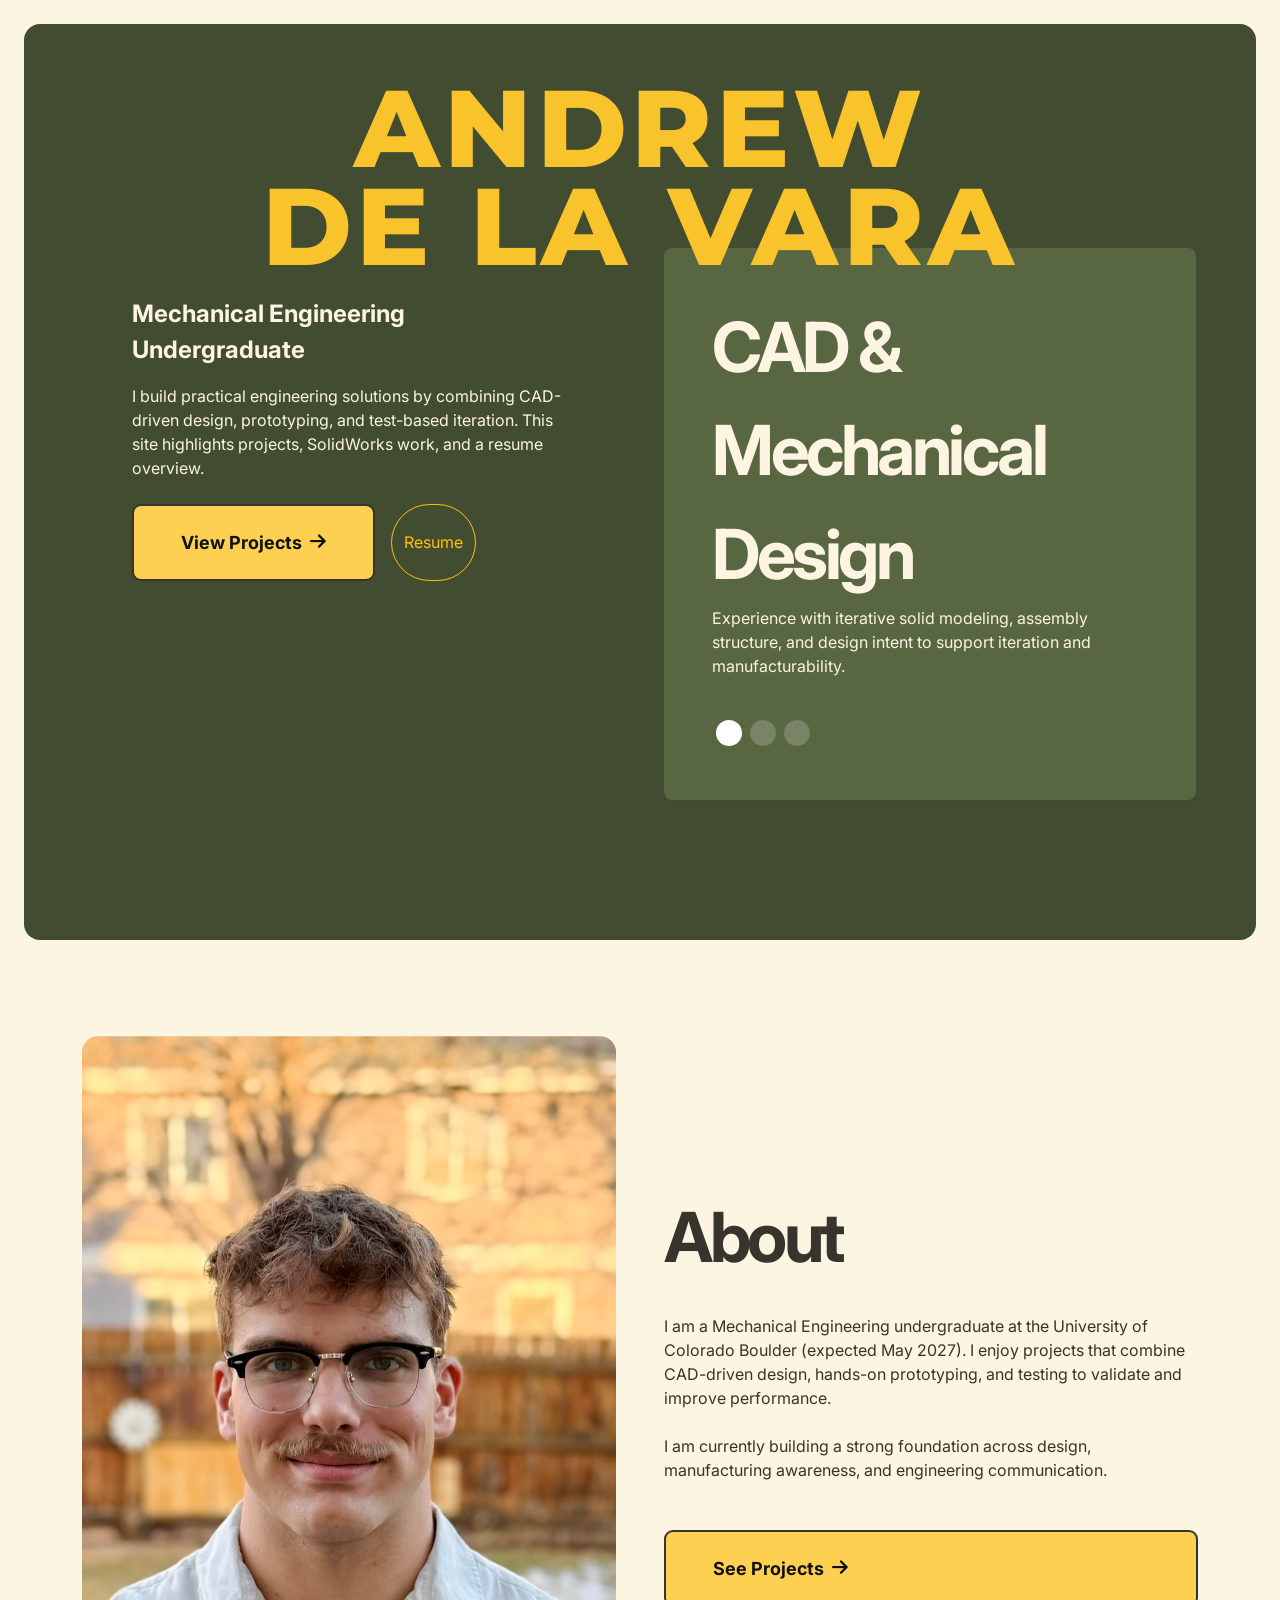
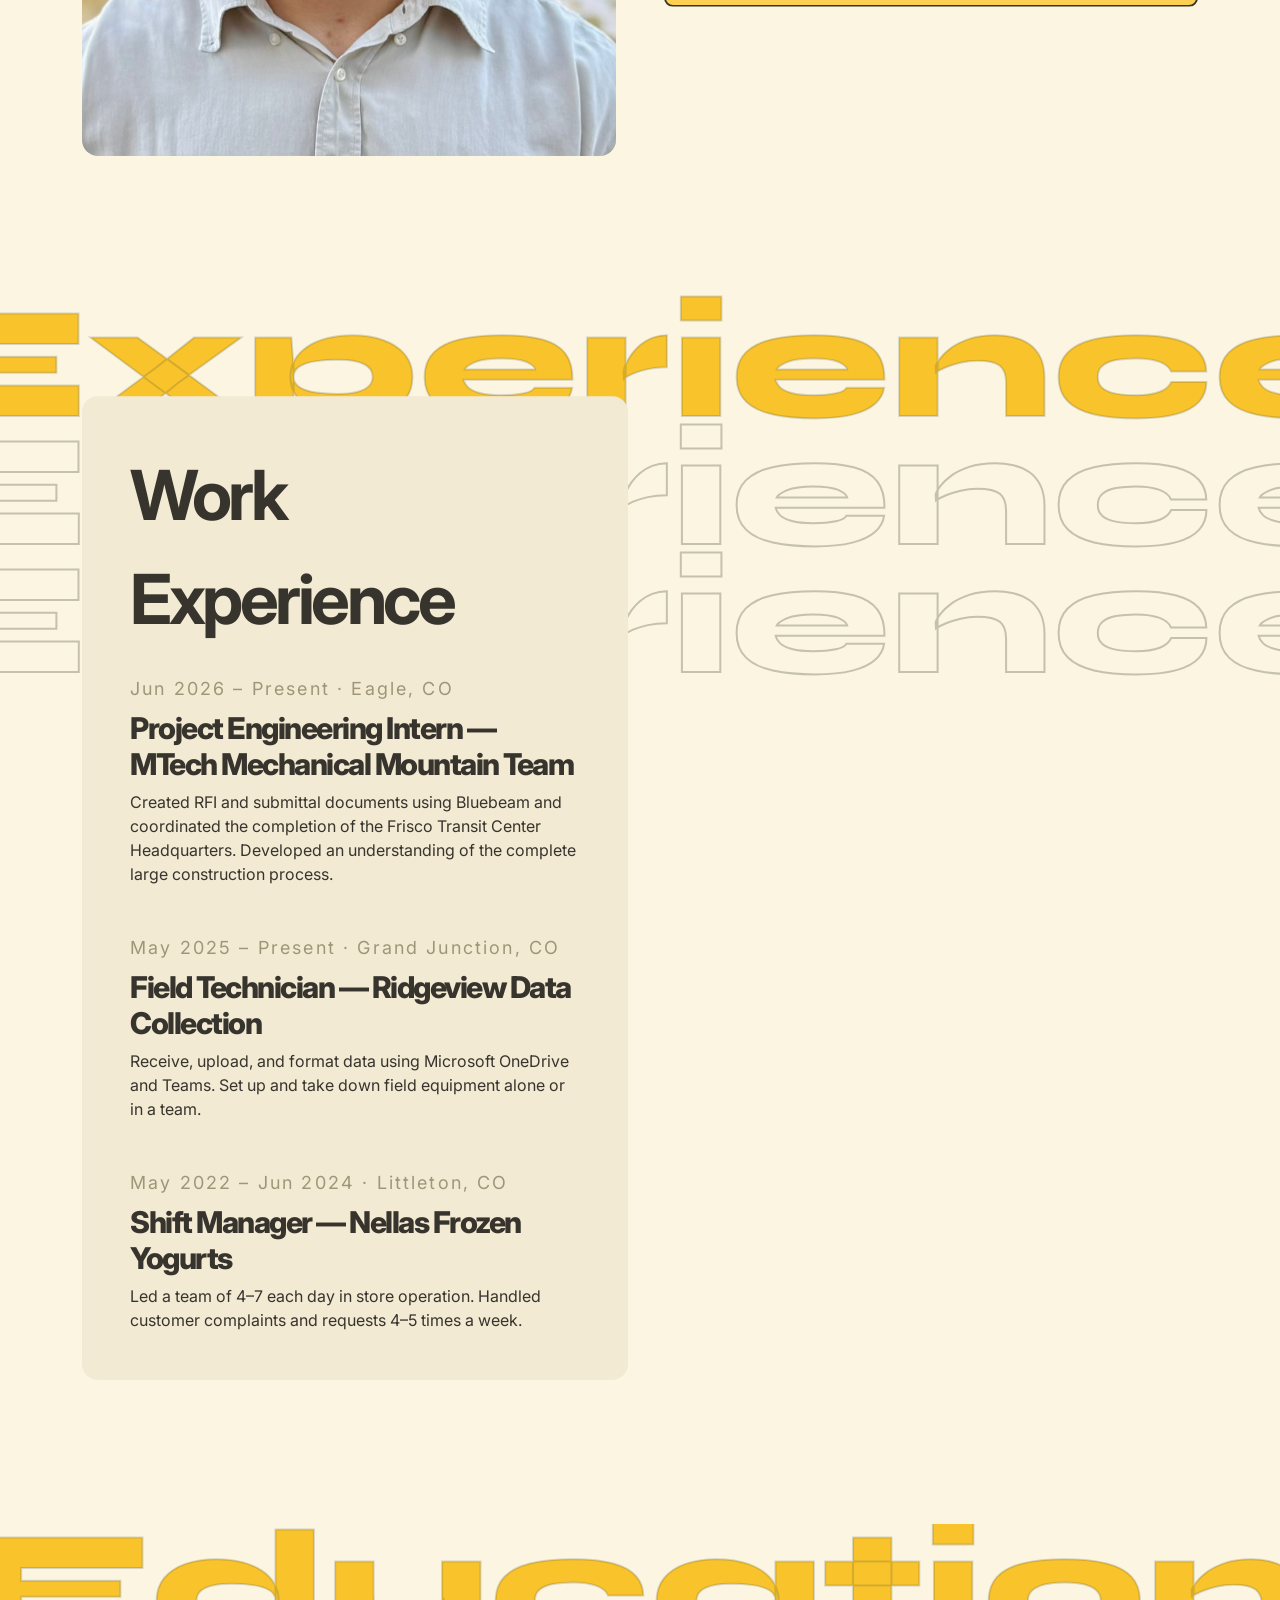
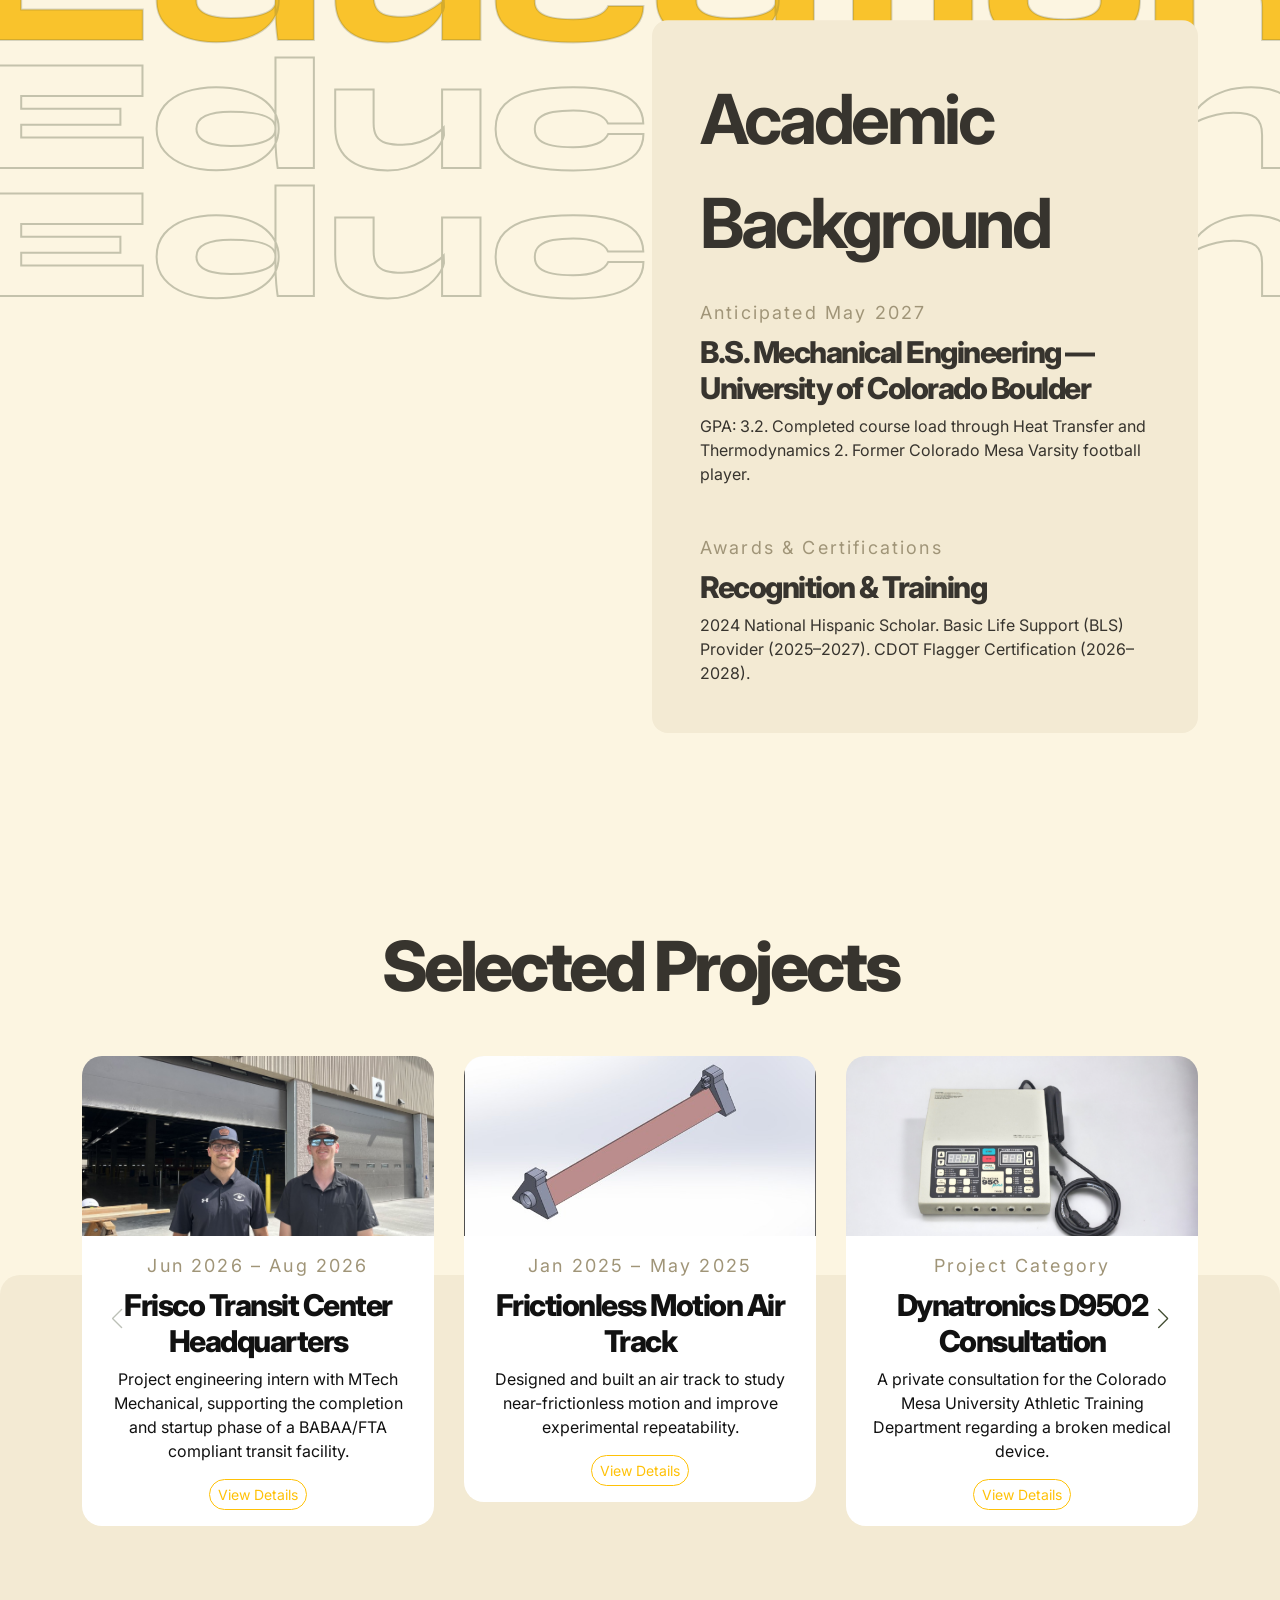
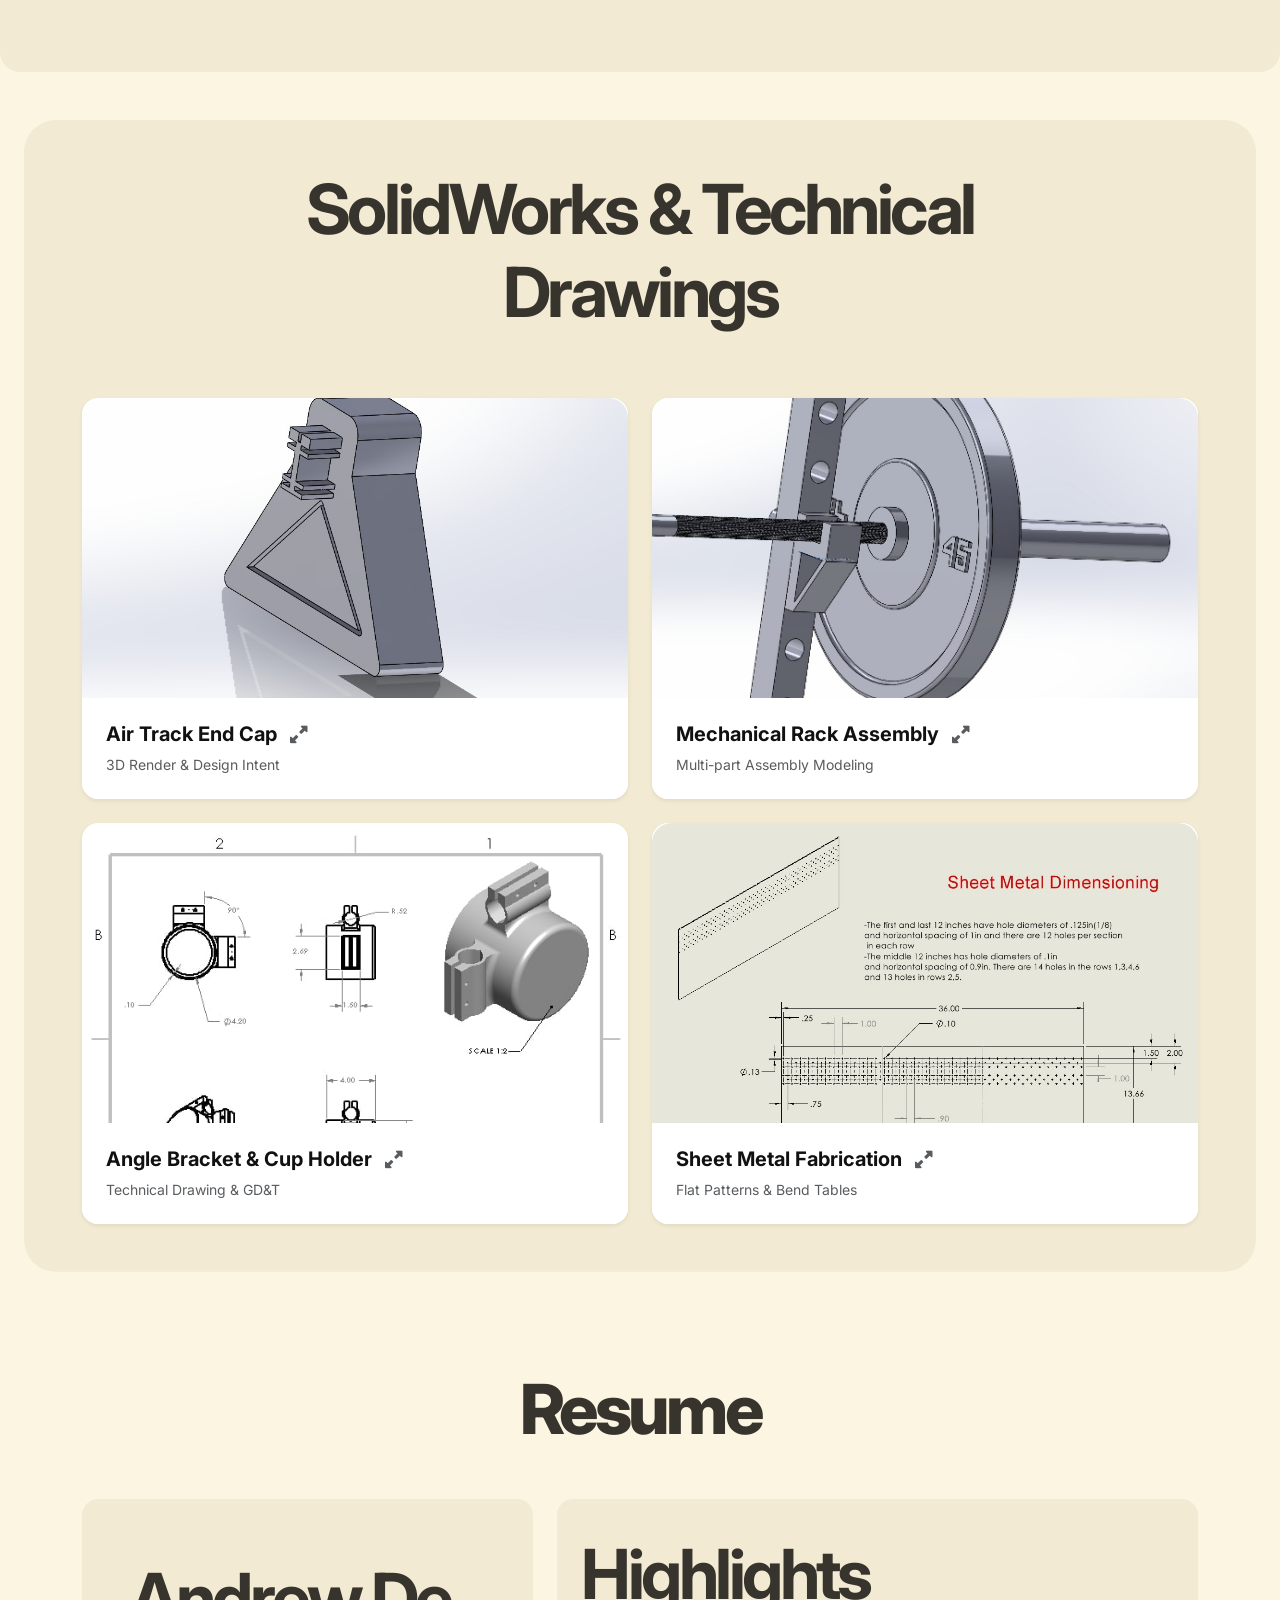
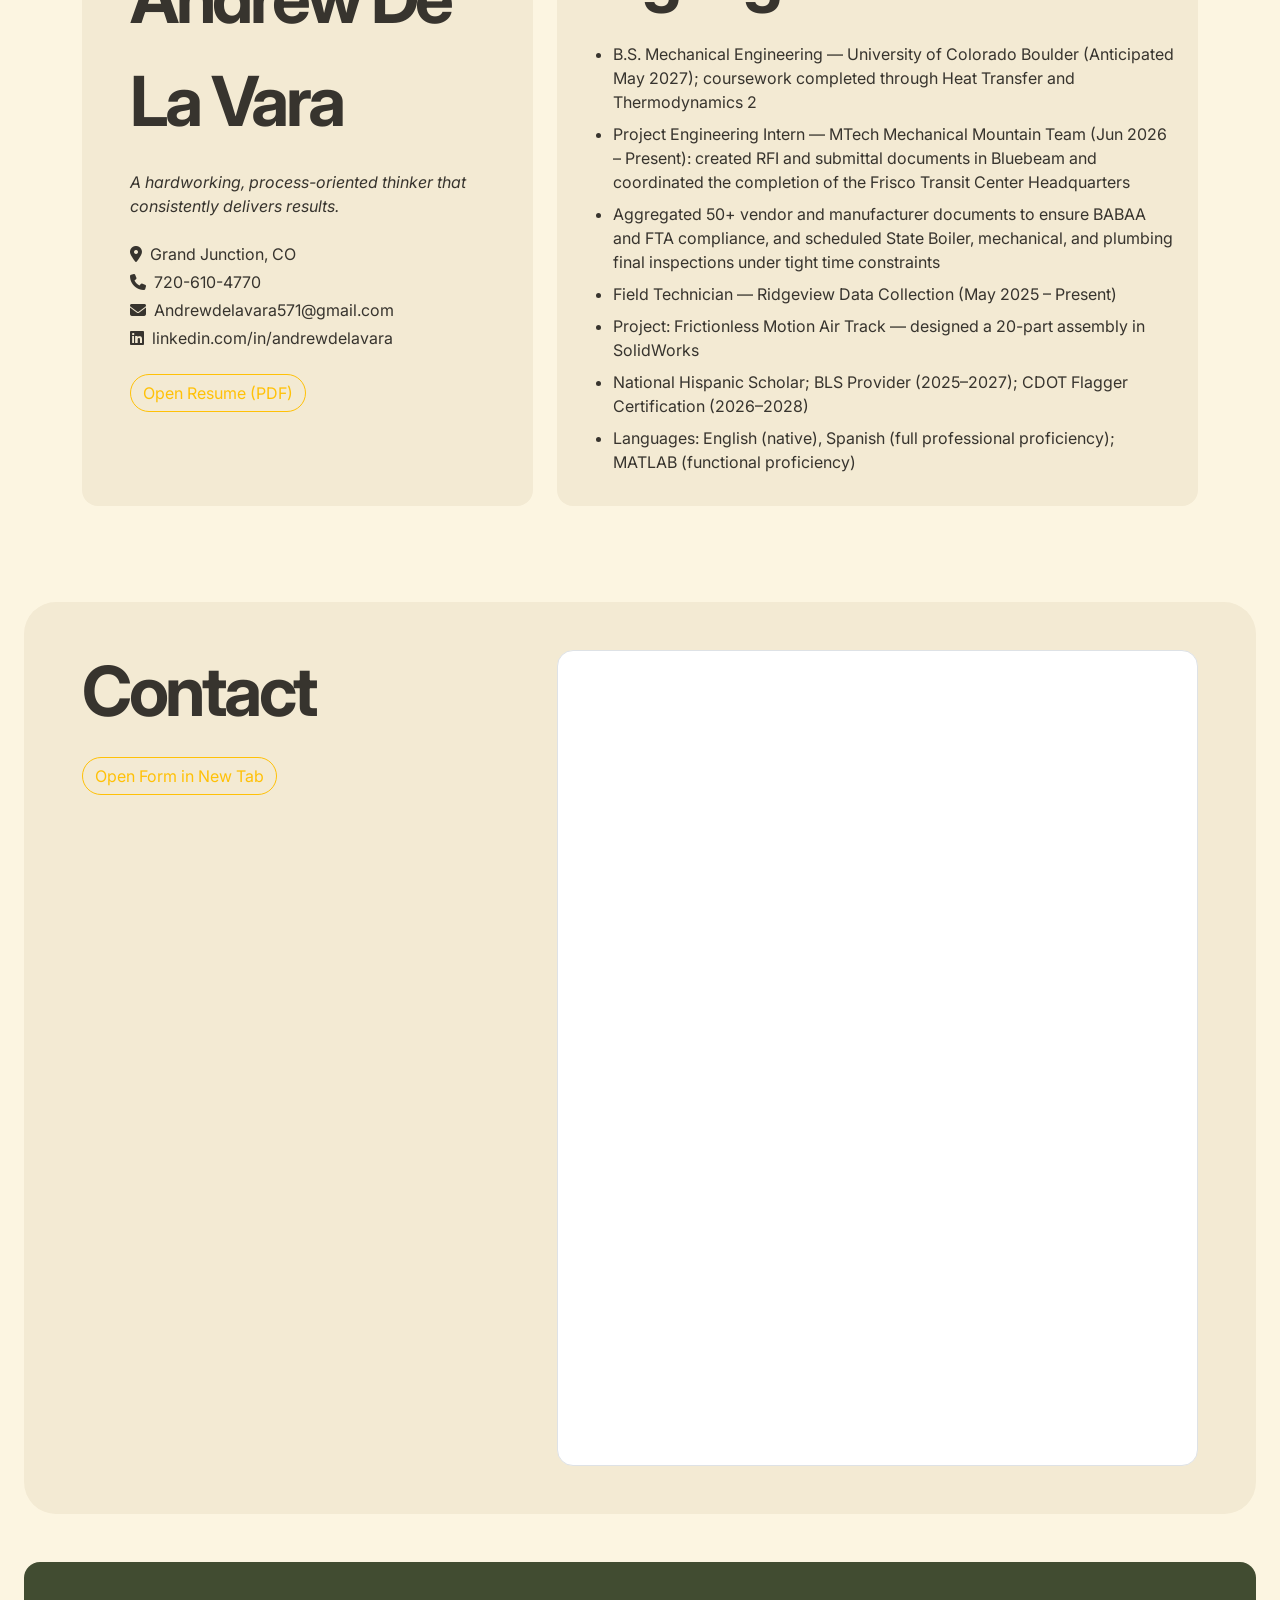
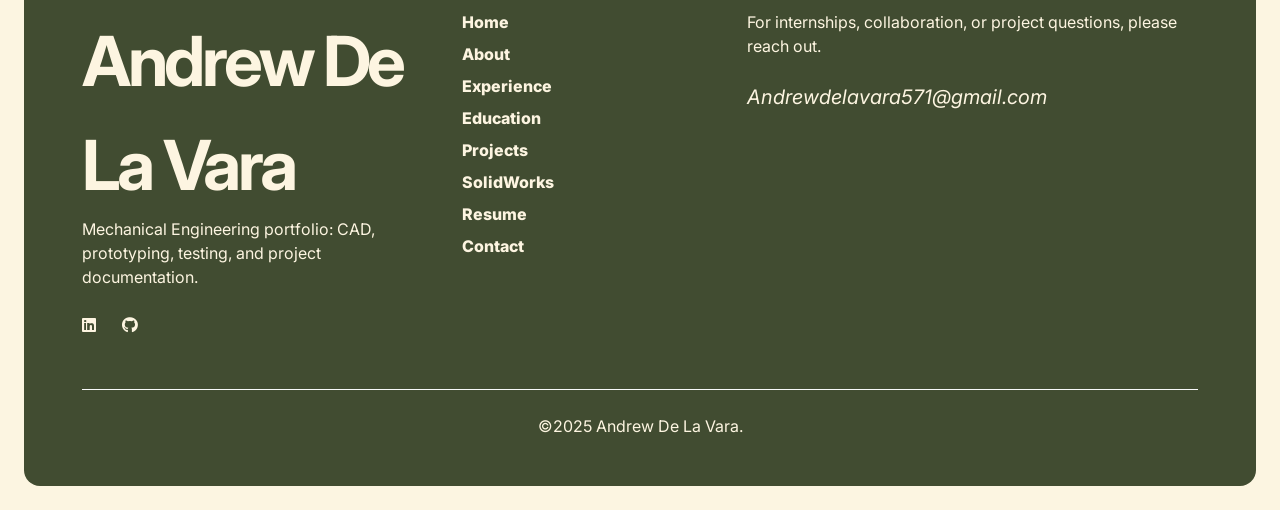
==== commit bc4eeda6: "Add files via upload" ====
--- a/index.html
+++ b/index.html
@@ -1,669 +1,663 @@
-<!DOCTYPE html>
-<html lang="en">
-
-<head>
-  <meta charset="utf-8" />
-  <meta name="viewport" content="width=device-width, initial-scale=1.0" />
-  <title>Andrew De La Vara | Portfolio</title>
-
-  <link href="https://cdn.jsdelivr.net/npm/bootstrap@5.3.0/dist/css/bootstrap.min.css" rel="stylesheet" />
-  <link href="https://fonts.googleapis.com/css2?family=Syne:wght@800&family=Montserrat:wght@700;800&family=Inter:wght@400;600;700;800&display=swap" rel="stylesheet" />
-  <link rel="stylesheet" href="https://cdnjs.cloudflare.com/ajax/libs/font-awesome/6.4.0/css/all.min.css" />
-  <link href="https://unpkg.com/aos@2.3.1/dist/aos.css" rel="stylesheet" />
-  <link rel="stylesheet" href="https://cdn.jsdelivr.net/npm/swiper@11/swiper-bundle.min.css" />
-  <link rel="stylesheet" href="style.css">
-
-  <style>
-    /* Global Smooth Scroll */
-    html { scroll-behavior: smooth; }
-    
-    /* VISIBILITY FAILSAFE */
-    [data-aos] { opacity: 1 !important; transform: none !important; }
-
-    /* --- FIXES FOR HEADER VISUALS --- */
-
-    /* FIX 1: Header Text Sizing & Positioning */
-    /* Scales text to fit width and ensures it behaves as a block element (not background) */
-    .hero-title {
-        font-size: 8.5vw !important; 
-        line-height: 0.9 !important;
-        position: relative !important; 
-        z-index: 1;
-        margin-bottom: 0 !important;
-    }
-
-    /* Name font: clean, professional sans-serif */
-    .name-font {
-        font-family: 'Montserrat', sans-serif;
-        font-weight: 800;
-        letter-spacing: 0.04em !important;
-    }
-
-    /* FIX 2: Move Information BELOW the Name */
-    /* This forces the content container to sit under the text instead of overlapping it */
-    .banner-content {
-        position: relative !important;
-        margin-top: 2rem !important; /* Space between Name and Info */
-        top: auto !important;
-        left: auto !important;
-        transform: none !important;
-        width: 100% !important;
-        padding-bottom: 2rem;
-    }
-
-    /* FIX 3: Force vertical and horizontal centering for the Resume button */
-    .banner-content .btn-outline-warning.rounded-pill {
-        display: inline-flex !important;
-        justify-content: center !important;
-        align-items: center !important;
-        padding-top: 0 !important;
-        padding-bottom: 0 !important;
-    }
-  </style>
-</head>
-
-<body>
-
-  <svg xmlns="http://www.w3.org/2000/svg" style="display:none;">
-    <symbol id="instagram" viewBox="0 0 15 15">
-      <path fill="none" stroke="currentColor" d="M11 3.5h1M4.5.5h6a4 4 0 0 1 4 4v6a4 4 0 0 1-4 4h-6a4 4 0 0 1-4-4v-6a4 4 0 0 1 4-4Zm3 10a3 3 0 1 1 0-6a3 3 0 0 1 0 6Z" />
-    </symbol>
-    <symbol id="facebook" viewBox="0 0 15 15">
-      <path fill="none" stroke="currentColor" d="M7.5 14.5a7 7 0 1 1 0-14a7 7 0 0 1 0 14Zm0 0v-8a2 2 0 0 1 2-2h.5m-5 4h5" />
-    </symbol>
-    <symbol id="twitter" viewBox="0 0 15 15">
-      <path fill="currentColor" d="m14.478 1.5l.5-.033a.5.5 0 0 0-.871-.301l.371.334Zm-.498 2.959a.5.5 0 1 0-1 0h1Zm-6.49.082h-.5h.5Zm0 .959h.5h-.5Zm-6.99 7V12a.5.5 0 0 0-.278.916L.5 12.5Zm.998-11l.469-.175a.5.5 0 0 0-.916-.048l.447.223Zm3.994 9l.354.353a.5.5 0 0 0-.195-.827l-.159.474Zm7.224-8.027l-.37.336l.18.199l.265-.04l-.075-.495Zm1.264-.94c.051.778.003 1.25-.123 1.606c-.122.345-.336.629-.723 1l.692.722c.438-.42.776-.832.974-1.388c.193-.546.232-1.178.177-2.006l-.998.066Zm0 3.654V4.46h-1v.728h1Zm-6.99-.646V5.5h1v-.959h-1Zm0 .959V6h1v-.5h-1ZM10.525 1a3.539 3.539 0 0 0-3.537 3.541h1A2.539 2.539 0 0 1 10.526 2V1Zm2.454 4.187C12.98 9.503 9.487 13 5.18 13v1c4.86 0 8.8-3.946 8.8-8.813h-1ZM1.03 1.675C1.574 3.127 3.614 6 7.49 6V5C4.174 5 2.421 2.54 1.966 1.325l-.937.35Zm.021-.398C.004 3.373-.157 5.407.604 7.139c.759 1.727 2.392 3.055 4.73 3.835l.317-.948c-2.155-.72-3.518-1.892-4.132-3.29c-.612-1.393-.523-3.11.427-5.013l-.895-.446Zm4.087 8.87C4.536 10.75 2.726 12 .5 12v1c2.566 0 4.617-1.416 5.346-2.147l-.708-.706Zm7.949-8.009A3.445 3.445 0 0 0 10.526 1v1c.721 0 1.37.311 1.82.809l.74-.671Zm-.296.83a3.513 3.513 0 0 0 2.06-1.134l-.744-.668a2.514 2.514 0 0 1-1.466.813l.15.989ZM.222 12.916C1.863 14.01 3.583 14 5.18 14v-1c-1.63 0-3.048-.011-4.402-.916l-.556.832Z" />
-    </symbol>
-  </svg>
-
-  <header id="top" class="position-relative">
-    <div class="bg-dark-custom p-2 p-lg-5 m-3 m-lg-4 rounded-4">
-
-      <nav class="d-flex justify-content-between">
-        <div class="text-light-custom content-title fw-bold" data-aos="fade-right" data-aos-duration="1000">
-          ADLV
-        </div>
-      </nav>
-
-      <div class="w-100 text-center overflow-hidden">
-        <div class="name-font hero-title text-yellow" data-aos="fade-up">ANDREW</div>
-        <div class="name-font hero-title hero-bg-text" data-aos="fade-up" data-aos-delay="175">DE LA VARA</div>
-      </div>
-      
-      <div class="banner-content">
-        <div class="container">
-          <div class="row g-lg-5">
-            <div class="col-md-6">
-              <div class="p-4 p-lg-5">
-                <div class="text-light-custom fs-4 fw-bold mb-3" data-aos="fade-right" data-aos-duration="1000">
-                  Mechanical Engineering Undergraduate
-                </div>
-                <p class="text-light-custom mb-4" data-aos="fade-right" data-aos-delay="200" data-aos-duration="1000">
-                  I build practical engineering solutions by combining CAD-driven design, prototyping, and test-based iteration.
-                  This site highlights projects, SolidWorks work, and a resume overview.
-                </p>
-                <div class="d-flex flex-wrap gap-3" data-aos="fade-right" data-aos-delay="400" data-aos-duration="1000">
-                  <a href="#projects" class="btn btn-custom d-flex align-items-center gap-2">
-                    <span>View Projects</span>
-                    <i class="fas fa-arrow-right"></i>
-                  </a>
-                  <a href="#resume" class="btn btn-outline-warning rounded-pill">
-                    Resume
-                  </a>
-                </div>
-              </div>
-            </div>
-
-            <div class="col-md-6">
-              <div data-aos="text-reveal-up" data-aos-delay="600" class="text-animation m-0 bg-primary-subtle p-4 p-lg-5 rounded-3">
-                <div class="swiper servicesSwiper">
-                  <div class="swiper-wrapper">
-                    <div class="swiper-slide">
-                      <div class="text-light-custom content-title fw-bold">CAD & Mechanical Design</div>
-                      <p class="text-light-custom mb-4">
-                        Experience with iterative solid modeling, assembly structure, and design intent to support iteration and manufacturability.
-                      </p>
-                    </div>
-
-                    <div class="swiper-slide">
-                      <div class="text-light-custom content-title fw-bold">Prototyping & Testing</div>
-                      <p class="text-light-custom mb-4">
-                        Hands-on building and measurement-based testing experience to validate performance and improve designs.
-                      </p>
-                    </div>
-
-                    <div class="swiper-slide">
-                      <div class="text-light-custom content-title fw-bold">Technical Computing</div>
-                      <p class="text-light-custom mb-4">
-                        MATLAB analysis and documentation abilities allowing for clearly and efficient communication of results.
-                      </p>
-                    </div>
-                  </div>
-                  <div class="swiper-pagination text-start"></div>
-                </div>
-              </div>
-            </div>
-
-          </div>
-        </div>
-      </div>
-
-    </div>
-  </header>
-
-  <section id="about" class="py-5 my-5 position-relative">
-    <div class="container">
-      <div class="row g-lg-5 align-items-center">
-
-        <div class="col-md-6" data-aos="clip-bottom" data-aos-duration="1000">
-          <img src="/headshot.jpeg" class="img-fluid rounded-4" alt="Andrew De La Vara headshot" style="width: 100%; height: 720px; object-fit: cover;" />
-        </div>
-
-        <div class="col-md-6" data-aos="clip-top" data-aos-delay="200">
-          <div class="content-title mb-4 fw-bold">About</div>
-          <p class="mb-4">
-            I am a Mechanical Engineering undergraduate at the University of Colorado Boulder (expected May 2027).
-            I enjoy projects that combine CAD-driven design, hands-on prototyping, and testing to validate and improve performance.
-          </p>
-          <p class="mb-5">
-            I am currently building a strong foundation across design, manufacturing awareness, and engineering communication.
-          </p>
-          <a href="#projects" class="btn btn-custom d-flex align-items-center gap-2">
-            <span>See Projects</span>
-            <i class="fas fa-arrow-right"></i>
-          </a>
-        </div>
-
-      </div>
-    </div>
-  </section>
-
-  <section id="experience" class="py-5 my-5 position-relative overflow-hidden">
-    <div class="container position-relative h-100">
-      <div class="position-absolute top-0 start-50 translate-middle-x">
-        <div class="syne-font section-title" data-aos="fade-up">Experience</div>
-        <div class="syne-font section-title section-title-bg" data-aos="fade-up" data-aos-delay="200">Experience</div>
-        <div class="syne-font section-title section-title-bg" data-aos="fade-up" data-aos-delay="400">Experience</div>
-      </div>
-
-      <div class="row">
-        <div class="col-md-6 py-5">
-          <div class="bg-light-alt p-5 mt-5 rounded-4 overflow-hidden" data-aos="clip-top" data-aos-delay="300">
-            <div class="content-title mb-4 fw-bold">Work Experience</div>
-
-            <div class="mb-5">
-              <div class="date-text mb-2">Jun 2026 – Present · Eagle, CO</div>
-              <h3 class="subtitle mb-2">Project Engineering Intern — MTech Mechanical Mountain Team</h3>
-              <p class="mb-0">
-                Created RFI and submittal documents using Bluebeam and coordinated the completion of the Frisco Transit Center Headquarters.
-                Developed an understanding of the complete large construction process.
-              </p>
-            </div>
-
-            <div class="mb-5">
-              <div class="date-text mb-2">May 2025 – Present · Grand Junction, CO</div>
-              <h3 class="subtitle mb-2">Field Technician — Ridgeview Data Collection</h3>
-              <p class="mb-0">
-                Receive, upload, and format data using Microsoft OneDrive and Teams. Set up and take down field equipment alone or in a team.
-              </p>
-            </div>
-
-            <div>
-              <div class="date-text mb-2">May 2022 – Jun 2024 · Littleton, CO</div>
-              <h3 class="subtitle mb-2">Shift Manager — Nellas Frozen Yogurts</h3>
-              <p class="mb-0">
-                Led a team of 4–7 each day in store operation. Handled customer complaints and requests 4–5 times a week.
-              </p>
-            </div>
-
-          </div>
-        </div>
-        <div class="col-md-6"></div>
-      </div>
-    </div>
-  </section>
-
-  <section id="education" class="py-5 my-5 position-relative overflow-hidden">
-    <div class="container">
-      <div class="position-absolute top-0 start-50 translate-middle-x">
-        <div class="syne-font section-title" data-aos="fade-up">Education</div>
-        <div class="syne-font section-title section-title-bg" data-aos="fade-up" data-aos-delay="200">Education</div>
-        <div class="syne-font section-title section-title-bg" data-aos="fade-up" data-aos-delay="400">Education</div>
-      </div>
-
-      <div class="row">
-        <div class="col-md-6"></div>
-
-        <div class="col-md-6 py-5">
-          <div class="bg-light-alt p-5 rounded-4" data-aos="clip-bottom" data-aos-delay="200">
-            <div class="content-title mb-4 fw-bold">Academic Background</div>
-
-            <div class="mb-5">
-              <div class="date-text mb-2">Anticipated May 2027</div>
-              <h3 class="subtitle mb-2">B.S. Mechanical Engineering — University of Colorado Boulder</h3>
-              <p class="mb-0">
-                GPA: 3.2. Completed course load through Heat Transfer and Thermodynamics 2. Former Colorado Mesa Varsity football player.
-              </p>
-            </div>
-
-            <div>
-              <div class="date-text mb-2">Awards & Certifications</div>
-              <h3 class="subtitle mb-2">Recognition & Training</h3>
-              <p class="mb-0">
-                2024 National Hispanic Scholar. Basic Life Support (BLS) Provider (2025–2027). CDOT Flagger Certification (2026–2028).
-              </p>
-            </div>
-
-          </div>
-        </div>
-      </div>
-    </div>
-  </section>
-
-  <section id="projects" class="py-5 my-5 position-relative">
-    <div class="bg-light-alt position-absolute bottom-0 start-0 w-100" style="height: 50%; border-radius: 20px;"></div>
-
-    <div class="container position-relative">
-      <h2 class="content-title text-center mb-5" data-aos="fade-up">Selected Projects</h2>
-
-      <div class="swiper worksSwiper mb-5" data-aos="fade-up" data-aos-delay="200">
-        <div class="swiper-wrapper">
-
-          <div class="swiper-slide">
-            <div class="card card-custom">
-              <div class="bg-light-alt rounded-top-4 d-flex align-items-center justify-content-center position-relative" style="height: 180px;">
-                <i class="fas fa-hard-hat fa-3x text-muted position-absolute"></i>
-                <a href="frisco-transit-center.html" class="position-relative" style="width: 100%; height: 100%;">
-                  <img src="/frisco%20transit%20center.jpg" class="img-fluid rounded-top-4" alt="Frisco Transit Center Headquarters" style="width: 100%; height: 180px; object-fit: cover; object-position: center 45%;" loading="lazy" onerror="this.remove()" />
-                </a>
-              </div>
-
-              <div class="card-body text-center">
-                <div class="date-text mb-2">Jun 2026 – Aug 2026</div>
-                <h3 class="subtitle">Frisco Transit Center Headquarters</h3>
-                <p class="mb-0">
-                  Project engineering intern with MTech Mechanical, supporting the completion and startup phase of a BABAA/FTA compliant transit facility.
-                </p>
-                <a href="frisco-transit-center.html" class="btn btn-sm btn-outline-warning mt-3 rounded-pill">View Details</a>
-              </div>
-            </div>
-          </div>
-
-          <div class="swiper-slide">
-            <div class="card card-custom">
-              <div class="bg-light-alt rounded-top-4 d-flex align-items-center justify-content-center" style="height: 180px;">
-                <a href="air-track.html" style="width: 100%; height: 100%;">
-                  <img src="/air%20track%20body%20assembly.jpg" class="img-fluid rounded-top-4" alt="air track assembly" style="width: 100%; height: 180px; object-fit: cover;" loading="lazy" />
-                </a>
-              </div>
-
-              <div class="card-body text-center">
-                <div class="date-text mb-2">Jan 2025 – May 2025</div>
-                <h3 class="subtitle">Frictionless Motion Air Track</h3>
-                <p class="mb-0">
-                  Designed and built an air track to study near-frictionless motion and improve experimental repeatability.
-                </p>
-                <a href="air-track.html" class="btn btn-sm btn-outline-warning mt-3 rounded-pill">View Details</a>
-              </div>
-            </div>
-          </div>
-
-          <div class="swiper-slide">
-            <div class="card card-custom">
-              <div class="bg-light-alt rounded-top-4 d-flex align-items-center justify-content-center" style="height: 180px;">
-                <a href="dynatronics.html" style="width: 100%; height: 100%;">
-                  <img src="/Dynatronics%20D9502.jpg" class="img-fluid rounded-top-4" alt="Athletic Trainer Consultation" style="width: 100%; height: 180px; object-fit: cover;" loading="lazy" />
-                </a>
-              </div>
-              <div class="card-body text-center">
-                <div class="date-text mb-2">Project Category</div>
-                <h3 class="subtitle">Dynatronics D9502 Consultation</h3>
-                <p class="mb-0">
-                  A private consultation for the Colorado Mesa University Athletic Training Department regarding a broken medical device.
-                </p>
-                <a href="dynatronics.html" class="btn btn-sm btn-outline-warning mt-3 rounded-pill">View Details</a>
-              </div>
-            </div>
-          </div>
-
-          <div class="swiper-slide">
-            <div class="card card-custom">
-              <div class="bg-light-alt rounded-top-4 d-flex align-items-center justify-content-center" style="height: 180px;">
-                <a href="Parkinsons.html" style="width: 100%; height: 100%;">
-                  <img src="/cueing%20photo.png" class="img-fluid rounded-top-4" alt="Parkinsons Belt Project" style="width: 100%; height: 180px; object-fit: cover;" loading="lazy" />
-                </a>
-              </div>
-              <div class="card-body text-center">
-                <div class="date-text mb-2">Project Category</div>
-                <h3 class="subtitle">Parkinsons Walking Assist Belt</h3>
-                <p class="mb-0">
-                  A prototype belt designed to assist Parkinson's patients in walking more fluidly using visual cueing.
-                </p>
-                <a href="Parkinsons.html" class="btn btn-sm btn-outline-warning mt-3 rounded-pill">View Details</a>
-              </div>
-            </div>
-          </div>
-
-        </div>
-
-        <div class="swiper-pagination"></div>
-        <div class="swiper-button-next"></div>
-        <div class="swiper-button-prev"></div>
-      </div>
-      
-      
-    </div>
-  </section>
-
-<section id="solidworks" class="py-5 my-5 bg-light-alt rounded-5 m-4" data-aos="clip-bottom">
-    <div class="container">
-      
-      <style>
-        .zoom-card { cursor: pointer; transition: transform 0.2s ease; }
-        .zoom-card:hover { transform: scale(1.02); }
-      </style>
-
-      <div class="row justify-content-center mb-5">
-        <div class="col-lg-8 text-center" data-aos="fade-up">
-          <h2 class="content-title fw-bold mb-3">SolidWorks & Technical Drawings</h2>
-        </div>
-      </div>
-
-      <div class="row g-4">
-        
-        <div class="col-md-6" data-aos="fade-up" data-aos-delay="100">
-          <div class="card border-0 shadow-sm h-100 rounded-4 overflow-hidden zoom-card" data-bs-toggle="modal" data-bs-target="#modalSW1">
-            <div style="height: 300px; overflow: hidden;">
-              <img src="air%20track%20end%20cap.jpg" 
-                   class="card-img-top w-100 h-100" 
-                   alt="Air Track End Cap"
-                   style="object-fit: cover; object-position: center;">
-            </div>
-            <div class="card-body bg-white p-4">
-              <h5 class="card-title fw-bold">Air Track End Cap <i class="fas fa-expand-alt small text-muted ms-2"></i></h5>
-              <p class="card-text text-muted small mb-0">3D Render & Design Intent</p>
-            </div>
-          </div>
-        </div>
-
-        <div class="col-md-6" data-aos="fade-up" data-aos-delay="200">
-          <div class="card border-0 shadow-sm h-100 rounded-4 overflow-hidden zoom-card" data-bs-toggle="modal" data-bs-target="#modalSW2">
-            <div style="height: 300px; overflow: hidden;">
-              <img src="Rack%20Image.jpg" 
-                   class="card-img-top w-100 h-100" 
-                   alt="Rack Assembly"
-                   style="object-fit: cover; object-position: center;">
-            </div>
-            <div class="card-body bg-white p-4">
-              <h5 class="card-title fw-bold">Mechanical Rack Assembly <i class="fas fa-expand-alt small text-muted ms-2"></i></h5>
-              <p class="card-text text-muted small mb-0">Multi-part Assembly Modeling</p>
-            </div>
-          </div>
-        </div>
-
-        <div class="col-md-6" data-aos="fade-up" data-aos-delay="300">
-          <div class="card border-0 shadow-sm h-100 rounded-4 overflow-hidden zoom-card" data-bs-toggle="modal" data-bs-target="#modalSW3">
-            <div style="height: 300px; overflow: hidden;">
-              <img src="angle%20bracket%20raft%20cup%20holder%20drawing.jpg" 
-                   class="card-img-top w-100 h-100" 
-                   alt="Angle Bracket Drawing"
-                   style="object-fit: cover; object-position: top;">
-            </div>
-            <div class="card-body bg-white p-4">
-              <h5 class="card-title fw-bold">Angle Bracket & Cup Holder <i class="fas fa-expand-alt small text-muted ms-2"></i></h5>
-              <p class="card-text text-muted small mb-0">Technical Drawing & GD&T</p>
-            </div>
-          </div>
-        </div>
-
-        <div class="col-md-6" data-aos="fade-up" data-aos-delay="400">
-          <div class="card border-0 shadow-sm h-100 rounded-4 overflow-hidden zoom-card" data-bs-toggle="modal" data-bs-target="#modalSW4">
-            <div style="height: 300px; overflow: hidden;">
-              <img src="sheet%20metal%20drawing.jpg" 
-                   class="card-img-top w-100 h-100" 
-                   alt="Sheet Metal Drawing"
-                   style="object-fit: cover; object-position: top;">
-            </div>
-            <div class="card-body bg-white p-4">
-              <h5 class="card-title fw-bold">Sheet Metal Fabrication <i class="fas fa-expand-alt small text-muted ms-2"></i></h5>
-              <p class="card-text text-muted small mb-0">Flat Patterns & Bend Tables</p>
-            </div>
-          </div>
-        </div>
-
-      </div> </div>
-  </section>
-  
-  <section id="resume" class="py-5 my-5 position-relative" data-aos="fade-up">
-    <div class="container">
-      <h2 class="content-title text-center mb-5">Resume</h2>
-
-      <div class="row g-4">
-        <div class="col-lg-5">
-          <div class="bg-light-alt p-5 rounded-4 h-100">
-            <div class="content-title fw-bold mb-3">Andrew De La Vara</div>
-            <p class="fst-italic mb-4">A hardworking, process-oriented thinker that consistently delivers results.</p>
-            <div class="mb-4">
-              <div class="mb-1"><i class="fa-solid fa-location-dot me-2"></i>Grand Junction, CO</div>
-              <div class="mb-1"><i class="fa-solid fa-phone me-2"></i>720-610-4770</div>
-              <div class="mb-1"><i class="fa-solid fa-envelope me-2"></i>Andrewdelavara571@gmail.com</div>
-              <div class="mb-1"><i class="fa-brands fa-linkedin me-2"></i>linkedin.com/in/andrewdelavara</div>
-            </div>
-
-            <a class="btn btn-outline-warning rounded-pill" href="resume.pdf" target="_blank" rel="noopener">
-              Open Resume (PDF)
-            </a>
-            
-             
-          </div>
-        </div>
-
-        <div class="col-lg-7">
-          <div class="bg-light-alt p-4 rounded-4 h-100">
-            <div class="content-title fw-bold mb-3">Highlights</div>
-            <ul class="mb-0">
-              <li class="mb-2">B.S. Mechanical Engineering — University of Colorado Boulder (Anticipated May 2027); coursework completed through Heat Transfer and Thermodynamics 2</li>
-              <li class="mb-2">Project Engineering Intern — MTech Mechanical Mountain Team (Jun 2026 – Present): created RFI and submittal documents in Bluebeam and coordinated the completion of the Frisco Transit Center Headquarters</li>
-              <li class="mb-2">Aggregated 50+ vendor and manufacturer documents to ensure BABAA and FTA compliance, and scheduled State Boiler, mechanical, and plumbing final inspections under tight time constraints</li>
-              <li class="mb-2">Field Technician — Ridgeview Data Collection (May 2025 – Present)</li>
-              <li class="mb-2">Project: Frictionless Motion Air Track — designed a 20-part assembly in SolidWorks</li>
-              <li class="mb-2">National Hispanic Scholar; BLS Provider (2025–2027); CDOT Flagger Certification (2026–2028)</li>
-              <li class="mb-2">Languages: English (native), Spanish (full professional proficiency); MATLAB (functional proficiency)</li>
-            </ul>
-          </div>
-        </div>
-      </div>
-
-    </div>
-  </section>
-
-  <section id="contact" class="py-5 my-5 bg-light-alt rounded-5 m-4" data-aos="clip-bottom">
-    <div class="container">
-      <div class="row align-items-start g-4">
-        <div class="col-lg-5" data-aos="fade-right">
-          <h2 class="content-title mb-4 fw-bold">Contact</h2>
-          <a class="btn btn-outline-warning rounded-pill" href="https://docs.google.com/forms/d/e/1FAIpQLScgWAnUOeSzB9LisbYy62CDWNtlzGAeOI8gZvMqNue9JTsemg/viewform?usp=dialog" target="_blank" rel="noopener">
-            Open Form in New Tab
-          </a>
-        </div>
-
-        <div class="col-lg-7" data-aos="fade-left">
-          <div class="bg-white rounded-4 p-3 p-lg-4 border">
-            <iframe src="https://docs.google.com/forms/d/e/1FAIpQLScgWAnUOeSzB9LisbYy62CDWNtlzGAeOI8gZvMqNue9JTsemg/viewform?embedded=true" width="100%" height="760" frameborder="0" marginheight="0" marginwidth="0" style="border:0; border-radius: 12px;" title="Contact Andrew De La Vara">
-              Loading…
-            </iframe>
-          </div>
-        </div>
-      </div>
-    </div>
-  </section>
-
-  <footer class="py-5 bg-dark-custom rounded-4 m-3 m-lg-4" data-aos="clip-bottom">
-    <div class="container">
-      <div class="row mb-5">
-        <div class="col-md-4">
-          <div class="text-light-custom content-title fw-bold" data-aos="fade-right" data-aos-duration="1000">
-            Andrew De La Vara
-          </div>
-          <p class="text-light-custom mb-4">
-            Mechanical Engineering portfolio: CAD, prototyping, testing, and project documentation.
-          </p>
-          <div class="d-flex flex-wrap gap-3">
-            <a href="https://linkedin.com/in/andrewdelavara" aria-label="LinkedIn" target="_blank" rel="noopener">
-              <i class="fab fa-linkedin social-icon text-light-custom"></i>
-            </a>
-            <a href="#" aria-label="GitHub">
-              <i class="fab fa-github social-icon text-light-custom"></i>
-            </a>
-          </div>
-        </div>
-
-        <div class="col-md-3">
-          <ul class="list-unstyled">
-            <li class="mb-2"><a href="#top" class="footer-link text-yellow">Home</a></li>
-            <li class="mb-2"><a href="#about" class="footer-link">About</a></li>
-            <li class="mb-2"><a href="#experience" class="footer-link">Experience</a></li>
-            <li class="mb-2"><a href="#education" class="footer-link">Education</a></li>
-            <li class="mb-2"><a href="#projects" class="footer-link">Projects</a></li>
-            <li class="mb-2"><a href="#solidworks" class="footer-link">SolidWorks</a></li>
-            <li class="mb-2"><a href="#resume" class="footer-link">Resume</a></li>
-            <li class="mb-2"><a href="#contact" class="footer-link">Contact</a></li>
-          </ul>
-        </div>
-
-        <div class="col-md-5">
-          <p class="text-light-custom mb-4">
-            For internships, collaboration, or project questions, please reach out.
-          </p>
-          <p class="text-light-custom fst-italic fs-5 mb-0">
-            <a href="mailto:Andrewdelavara571@gmail.com" class="text-light-custom text-decoration-none">
-              Andrewdelavara571@gmail.com
-            </a>
-          </p>
-        </div>
-      </div>
-
-      <div class="border-top border-light pt-4">
-        <p class="text-light-custom text-center mb-0">
-          ©2025 Andrew De La Vara.
-        </p>
-      </div>
-    </div>
-  </footer>
-
-  <script src="https://cdn.jsdelivr.net/npm/bootstrap@5.3.0/dist/js/bootstrap.bundle.min.js"></script>
-  <script src="https://cdn.jsdelivr.net/npm/swiper@11/swiper-bundle.min.js"></script>
-  <script src="https://unpkg.com/aos@2.3.1/dist/aos.js"></script>
-
-  <script>
-    document.addEventListener('DOMContentLoaded', function() {
-      
-      // 1. Initialize Animations
-      if (window.AOS) {
-        AOS.init({ once: true, duration: 800 });
-      }
-
-      // 2. Initialize Service Slider (Hero)
-      if (document.querySelector(".servicesSwiper")) {
-        new Swiper(".servicesSwiper", {
-          loop: true,
-          autoplay: { delay: 3000 },
-          pagination: { el: ".swiper-pagination", clickable: true },
-        });
-      }
-
-      // 3. Initialize Project Slider
-      if (document.querySelector(".worksSwiper")) {
-        new Swiper(".worksSwiper", {
-          slidesPerView: 1,
-          spaceBetween: 30,
-          loop: false, 
-          navigation: { nextEl: ".swiper-button-next", prevEl: ".swiper-button-prev" },
-          breakpoints: {
-            768: { slidesPerView: 2 },
-            1024: { slidesPerView: 3 }
-          }
-        });
-      }
-    });
-  </script>
-
-  <style>
-    /* Ensures the button stays on top and is clickable */
-    .floating-close-btn {
-      position: absolute;
-      top: 30px;
-      right: 30px;
-      z-index: 1055; /* Bootstrap modals use 1050, this puts button above them */
-      opacity: 0.9;
-      cursor: pointer;
-      pointer-events: auto; /* Forces clickability */
-    }
-    .floating-close-btn:hover {
-      opacity: 1;
-      transform: scale(1.05);
-      transition: all 0.2s;
-    }
-  </style>
-
-  <div class="modal fade" id="modalSW1" tabindex="-1" aria-hidden="true">
-    <div class="modal-dialog modal-fullscreen">
-      <div class="modal-content bg-black position-relative">
-        <button type="button" class="btn btn-light rounded-pill shadow floating-close-btn px-4 fw-bold" data-bs-dismiss="modal">
-          <i class="fas fa-compress-alt me-2"></i>Minimize
-        </button>
-        <div class="modal-body d-flex align-items-center justify-content-center p-0 w-100 h-100">
-          <img src="air%20track%20end%20cap.jpg" class="img-fluid" style="max-height: 100vh; max-width: 100%; object-fit: contain;" alt="Full View">
-        </div>
-      </div>
-    </div>
-  </div>
-
-  <div class="modal fade" id="modalSW2" tabindex="-1" aria-hidden="true">
-    <div class="modal-dialog modal-fullscreen">
-      <div class="modal-content bg-black position-relative">
-        <button type="button" class="btn btn-light rounded-pill shadow floating-close-btn px-4 fw-bold" data-bs-dismiss="modal">
-           <i class="fas fa-compress-alt me-2"></i>Minimize
-        </button>
-        <div class="modal-body d-flex align-items-center justify-content-center p-0 w-100 h-100">
-          <img src="Rack%20Image.jpg" class="img-fluid" style="max-height: 100vh; max-width: 100%; object-fit: contain;" alt="Full View">
-        </div>
-      </div>
-    </div>
-  </div>
-
-  <div class="modal fade" id="modalSW3" tabindex="-1" aria-hidden="true">
-    <div class="modal-dialog modal-fullscreen">
-      <div class="modal-content bg-black position-relative">
-        <button type="button" class="btn btn-light rounded-pill shadow floating-close-btn px-4 fw-bold" data-bs-dismiss="modal">
-           <i class="fas fa-compress-alt me-2"></i>Minimize
-        </button>
-        <div class="modal-body d-flex align-items-center justify-content-center p-0 w-100 h-100">
-          <img src="angle%20bracket%20raft%20cup%20holder%20drawing.jpg" class="img-fluid" style="max-height: 100vh; max-width: 100%; object-fit: contain;" alt="Full View">
-        </div>
-      </div>
-    </div>
-  </div>
-
-  <div class="modal fade" id="modalSW4" tabindex="-1" aria-hidden="true">
-    <div class="modal-dialog modal-fullscreen">
-      <div class="modal-content bg-black position-relative">
-        <button type="button" class="btn btn-light rounded-pill shadow floating-close-btn px-4 fw-bold" data-bs-dismiss="modal">
-           <i class="fas fa-compress-alt me-2"></i>Minimize
-        </button>
-        <div class="modal-body d-flex align-items-center justify-content-center p-0 w-100 h-100">
-          <img src="sheet%20metal%20drawing.jpg" class="img-fluid" style="max-height: 100vh; max-width: 100%; object-fit: contain;" alt="Full View">
-        </div>
-      </div>
-    </div>
-  </div>
-</body>
-</html>
-
-
-
-
-
-
-
-
+<!DOCTYPE html>
+<html lang="en">
+
+<head>
+  <meta charset="utf-8" />
+  <meta name="viewport" content="width=device-width, initial-scale=1.0" />
+  <title>Andrew De La Vara | Portfolio</title>
+
+  <link href="https://cdn.jsdelivr.net/npm/bootstrap@5.3.0/dist/css/bootstrap.min.css" rel="stylesheet" />
+  <link href="https://fonts.googleapis.com/css2?family=Syne:wght@800&family=Montserrat:wght@700;800&family=Inter:wght@400;600;700;800&display=swap" rel="stylesheet" />
+  <link rel="stylesheet" href="https://cdnjs.cloudflare.com/ajax/libs/font-awesome/6.4.0/css/all.min.css" />
+  <link href="https://unpkg.com/aos@2.3.1/dist/aos.css" rel="stylesheet" />
+  <link rel="stylesheet" href="https://cdn.jsdelivr.net/npm/swiper@11/swiper-bundle.min.css" />
+  <link rel="stylesheet" href="style.css">
+
+  <style>
+    /* Global Smooth Scroll */
+    html { scroll-behavior: smooth; }
+    
+    /* VISIBILITY FAILSAFE */
+    [data-aos] { opacity: 1 !important; transform: none !important; }
+
+    /* --- FIXES FOR HEADER VISUALS --- */
+
+    /* FIX 1: Header Text Sizing & Positioning */
+    /* Scales text to fit width and ensures it behaves as a block element (not background) */
+    .hero-title {
+        font-size: 8.5vw !important; 
+        line-height: 0.9 !important;
+        position: relative !important; 
+        z-index: 1;
+        margin-bottom: 0 !important;
+    }
+
+    /* Name font: clean, professional sans-serif */
+    .name-font {
+        font-family: 'Montserrat', sans-serif;
+        font-weight: 800;
+        letter-spacing: 0.04em !important;
+    }
+
+    /* FIX 2: Move Information BELOW the Name */
+    /* This forces the content container to sit under the text instead of overlapping it */
+    .banner-content {
+        position: relative !important;
+        margin-top: 2rem !important; /* Space between Name and Info */
+        top: auto !important;
+        left: auto !important;
+        transform: none !important;
+        width: 100% !important;
+        padding-bottom: 2rem;
+    }
+
+    /* FIX 3: Force vertical and horizontal centering for the Resume button */
+    .banner-content .btn-outline-warning.rounded-pill {
+        display: inline-flex !important;
+        justify-content: center !important;
+        align-items: center !important;
+        padding-top: 0 !important;
+        padding-bottom: 0 !important;
+    }
+  </style>
+</head>
+
+<body>
+
+  <svg xmlns="http://www.w3.org/2000/svg" style="display:none;">
+    <symbol id="instagram" viewBox="0 0 15 15">
+      <path fill="none" stroke="currentColor" d="M11 3.5h1M4.5.5h6a4 4 0 0 1 4 4v6a4 4 0 0 1-4 4h-6a4 4 0 0 1-4-4v-6a4 4 0 0 1 4-4Zm3 10a3 3 0 1 1 0-6a3 3 0 0 1 0 6Z" />
+    </symbol>
+    <symbol id="facebook" viewBox="0 0 15 15">
+      <path fill="none" stroke="currentColor" d="M7.5 14.5a7 7 0 1 1 0-14a7 7 0 0 1 0 14Zm0 0v-8a2 2 0 0 1 2-2h.5m-5 4h5" />
+    </symbol>
+    <symbol id="twitter" viewBox="0 0 15 15">
+      <path fill="currentColor" d="m14.478 1.5l.5-.033a.5.5 0 0 0-.871-.301l.371.334Zm-.498 2.959a.5.5 0 1 0-1 0h1Zm-6.49.082h-.5h.5Zm0 .959h.5h-.5Zm-6.99 7V12a.5.5 0 0 0-.278.916L.5 12.5Zm.998-11l.469-.175a.5.5 0 0 0-.916-.048l.447.223Zm3.994 9l.354.353a.5.5 0 0 0-.195-.827l-.159.474Zm7.224-8.027l-.37.336l.18.199l.265-.04l-.075-.495Zm1.264-.94c.051.778.003 1.25-.123 1.606c-.122.345-.336.629-.723 1l.692.722c.438-.42.776-.832.974-1.388c.193-.546.232-1.178.177-2.006l-.998.066Zm0 3.654V4.46h-1v.728h1Zm-6.99-.646V5.5h1v-.959h-1Zm0 .959V6h1v-.5h-1ZM10.525 1a3.539 3.539 0 0 0-3.537 3.541h1A2.539 2.539 0 0 1 10.526 2V1Zm2.454 4.187C12.98 9.503 9.487 13 5.18 13v1c4.86 0 8.8-3.946 8.8-8.813h-1ZM1.03 1.675C1.574 3.127 3.614 6 7.49 6V5C4.174 5 2.421 2.54 1.966 1.325l-.937.35Zm.021-.398C.004 3.373-.157 5.407.604 7.139c.759 1.727 2.392 3.055 4.73 3.835l.317-.948c-2.155-.72-3.518-1.892-4.132-3.29c-.612-1.393-.523-3.11.427-5.013l-.895-.446Zm4.087 8.87C4.536 10.75 2.726 12 .5 12v1c2.566 0 4.617-1.416 5.346-2.147l-.708-.706Zm7.949-8.009A3.445 3.445 0 0 0 10.526 1v1c.721 0 1.37.311 1.82.809l.74-.671Zm-.296.83a3.513 3.513 0 0 0 2.06-1.134l-.744-.668a2.514 2.514 0 0 1-1.466.813l.15.989ZM.222 12.916C1.863 14.01 3.583 14 5.18 14v-1c-1.63 0-3.048-.011-4.402-.916l-.556.832Z" />
+    </symbol>
+  </svg>
+
+  <header id="top" class="position-relative">
+    <div class="bg-dark-custom p-2 p-lg-5 m-3 m-lg-4 rounded-4">
+
+      <div class="w-100 text-center overflow-hidden pt-4 pt-lg-2">
+        <div class="name-font hero-title text-yellow" data-aos="fade-up">ANDREW</div>
+        <div class="name-font hero-title text-yellow" data-aos="fade-up" data-aos-delay="175">DE LA VARA</div>
+      </div>
+      
+      <div class="banner-content">
+        <div class="container">
+          <div class="row g-lg-5">
+            <div class="col-md-6">
+              <div class="p-4 p-lg-5">
+                <div class="text-light-custom fs-4 fw-bold mb-3" data-aos="fade-right" data-aos-duration="1000">
+                  Mechanical Engineering Undergraduate
+                </div>
+                <p class="text-light-custom mb-4" data-aos="fade-right" data-aos-delay="200" data-aos-duration="1000">
+                  I build practical engineering solutions by combining CAD-driven design, prototyping, and test-based iteration.
+                  This site highlights projects, SolidWorks work, and a resume overview.
+                </p>
+                <div class="d-flex flex-wrap gap-3" data-aos="fade-right" data-aos-delay="400" data-aos-duration="1000">
+                  <a href="#projects" class="btn btn-custom d-flex align-items-center gap-2">
+                    <span>View Projects</span>
+                    <i class="fas fa-arrow-right"></i>
+                  </a>
+                  <a href="#resume" class="btn btn-outline-warning rounded-pill">
+                    Resume
+                  </a>
+                </div>
+              </div>
+            </div>
+
+            <div class="col-md-6">
+              <div data-aos="text-reveal-up" data-aos-delay="600" class="text-animation m-0 bg-primary-subtle p-4 p-lg-5 rounded-3">
+                <div class="swiper servicesSwiper">
+                  <div class="swiper-wrapper">
+                    <div class="swiper-slide">
+                      <div class="text-light-custom content-title fw-bold">CAD & Mechanical Design</div>
+                      <p class="text-light-custom mb-4">
+                        Experience with iterative solid modeling, assembly structure, and design intent to support iteration and manufacturability.
+                      </p>
+                    </div>
+
+                    <div class="swiper-slide">
+                      <div class="text-light-custom content-title fw-bold">Prototyping & Testing</div>
+                      <p class="text-light-custom mb-4">
+                        Hands-on building and measurement-based testing experience to validate performance and improve designs.
+                      </p>
+                    </div>
+
+                    <div class="swiper-slide">
+                      <div class="text-light-custom content-title fw-bold">Technical Computing</div>
+                      <p class="text-light-custom mb-4">
+                        MATLAB analysis and documentation abilities allowing for clearly and efficient communication of results.
+                      </p>
+                    </div>
+                  </div>
+                  <div class="swiper-pagination text-start"></div>
+                </div>
+              </div>
+            </div>
+
+          </div>
+        </div>
+      </div>
+
+    </div>
+  </header>
+
+  <section id="about" class="py-5 my-5 position-relative">
+    <div class="container">
+      <div class="row g-lg-5 align-items-center">
+
+        <div class="col-md-6" data-aos="clip-bottom" data-aos-duration="1000">
+          <img src="/headshot.jpeg" class="img-fluid rounded-4" alt="Andrew De La Vara headshot" style="width: 100%; height: 720px; object-fit: cover;" />
+        </div>
+
+        <div class="col-md-6" data-aos="clip-top" data-aos-delay="200">
+          <div class="content-title mb-4 fw-bold">About</div>
+          <p class="mb-4">
+            I am a Mechanical Engineering undergraduate at the University of Colorado Boulder (expected May 2027).
+            I enjoy projects that combine CAD-driven design, hands-on prototyping, and testing to validate and improve performance.
+          </p>
+          <p class="mb-5">
+            I am currently building a strong foundation across design, manufacturing awareness, and engineering communication.
+          </p>
+          <a href="#projects" class="btn btn-custom d-flex align-items-center gap-2">
+            <span>See Projects</span>
+            <i class="fas fa-arrow-right"></i>
+          </a>
+        </div>
+
+      </div>
+    </div>
+  </section>
+
+  <section id="experience" class="py-5 my-5 position-relative overflow-hidden">
+    <div class="container position-relative h-100">
+      <div class="position-absolute top-0 start-50 translate-middle-x">
+        <div class="syne-font section-title" data-aos="fade-up">Experience</div>
+        <div class="syne-font section-title section-title-bg" data-aos="fade-up" data-aos-delay="200">Experience</div>
+        <div class="syne-font section-title section-title-bg" data-aos="fade-up" data-aos-delay="400">Experience</div>
+      </div>
+
+      <div class="row">
+        <div class="col-md-6 py-5">
+          <div class="bg-light-alt p-5 mt-5 rounded-4 overflow-hidden" data-aos="clip-top" data-aos-delay="300">
+            <div class="content-title mb-4 fw-bold">Work Experience</div>
+
+            <div class="mb-5">
+              <div class="date-text mb-2">Jun 2026 – Present · Eagle, CO</div>
+              <h3 class="subtitle mb-2">Project Engineering Intern — MTech Mechanical Mountain Team</h3>
+              <p class="mb-0">
+                Created RFI and submittal documents using Bluebeam and coordinated the completion of the Frisco Transit Center Headquarters.
+                Developed an understanding of the complete large construction process.
+              </p>
+            </div>
+
+            <div class="mb-5">
+              <div class="date-text mb-2">May 2025 – Present · Grand Junction, CO</div>
+              <h3 class="subtitle mb-2">Field Technician — Ridgeview Data Collection</h3>
+              <p class="mb-0">
+                Receive, upload, and format data using Microsoft OneDrive and Teams. Set up and take down field equipment alone or in a team.
+              </p>
+            </div>
+
+            <div>
+              <div class="date-text mb-2">May 2022 – Jun 2024 · Littleton, CO</div>
+              <h3 class="subtitle mb-2">Shift Manager — Nellas Frozen Yogurts</h3>
+              <p class="mb-0">
+                Led a team of 4–7 each day in store operation. Handled customer complaints and requests 4–5 times a week.
+              </p>
+            </div>
+
+          </div>
+        </div>
+        <div class="col-md-6"></div>
+      </div>
+    </div>
+  </section>
+
+  <section id="education" class="py-5 my-5 position-relative overflow-hidden">
+    <div class="container">
+      <div class="position-absolute top-0 start-50 translate-middle-x">
+        <div class="syne-font section-title" data-aos="fade-up">Education</div>
+        <div class="syne-font section-title section-title-bg" data-aos="fade-up" data-aos-delay="200">Education</div>
+        <div class="syne-font section-title section-title-bg" data-aos="fade-up" data-aos-delay="400">Education</div>
+      </div>
+
+      <div class="row">
+        <div class="col-md-6"></div>
+
+        <div class="col-md-6 py-5">
+          <div class="bg-light-alt p-5 rounded-4" data-aos="clip-bottom" data-aos-delay="200">
+            <div class="content-title mb-4 fw-bold">Academic Background</div>
+
+            <div class="mb-5">
+              <div class="date-text mb-2">Anticipated May 2027</div>
+              <h3 class="subtitle mb-2">B.S. Mechanical Engineering — University of Colorado Boulder</h3>
+              <p class="mb-0">
+                GPA: 3.2. Completed course load through Heat Transfer and Thermodynamics 2. Former Colorado Mesa Varsity football player.
+              </p>
+            </div>
+
+            <div>
+              <div class="date-text mb-2">Awards & Certifications</div>
+              <h3 class="subtitle mb-2">Recognition & Training</h3>
+              <p class="mb-0">
+                2024 National Hispanic Scholar. Basic Life Support (BLS) Provider (2025–2027). CDOT Flagger Certification (2026–2028).
+              </p>
+            </div>
+
+          </div>
+        </div>
+      </div>
+    </div>
+  </section>
+
+  <section id="projects" class="py-5 my-5 position-relative">
+    <div class="bg-light-alt position-absolute bottom-0 start-0 w-100" style="height: 50%; border-radius: 20px;"></div>
+
+    <div class="container position-relative">
+      <h2 class="content-title text-center mb-5" data-aos="fade-up">Selected Projects</h2>
+
+      <div class="swiper worksSwiper mb-5" data-aos="fade-up" data-aos-delay="200">
+        <div class="swiper-wrapper">
+
+          <div class="swiper-slide">
+            <div class="card card-custom">
+              <div class="bg-light-alt rounded-top-4 d-flex align-items-center justify-content-center position-relative" style="height: 180px;">
+                <i class="fas fa-hard-hat fa-3x text-muted position-absolute"></i>
+                <a href="frisco-transit-center.html" class="position-relative" style="width: 100%; height: 100%;">
+                  <img src="/frisco%20transit%20center.jpg" class="img-fluid rounded-top-4" alt="Frisco Transit Center Headquarters" style="width: 100%; height: 180px; object-fit: cover; object-position: center 45%;" loading="lazy" onerror="this.remove()" />
+                </a>
+              </div>
+
+              <div class="card-body text-center">
+                <div class="date-text mb-2">Jun 2026 – Aug 2026</div>
+                <h3 class="subtitle">Frisco Transit Center Headquarters</h3>
+                <p class="mb-0">
+                  Project engineering intern with MTech Mechanical, supporting the completion and startup phase of a BABAA/FTA compliant transit facility.
+                </p>
+                <a href="frisco-transit-center.html" class="btn btn-sm btn-outline-warning mt-3 rounded-pill">View Details</a>
+              </div>
+            </div>
+          </div>
+
+          <div class="swiper-slide">
+            <div class="card card-custom">
+              <div class="bg-light-alt rounded-top-4 d-flex align-items-center justify-content-center" style="height: 180px;">
+                <a href="air-track.html" style="width: 100%; height: 100%;">
+                  <img src="/air%20track%20body%20assembly.jpg" class="img-fluid rounded-top-4" alt="air track assembly" style="width: 100%; height: 180px; object-fit: cover;" loading="lazy" />
+                </a>
+              </div>
+
+              <div class="card-body text-center">
+                <div class="date-text mb-2">Jan 2025 – May 2025</div>
+                <h3 class="subtitle">Frictionless Motion Air Track</h3>
+                <p class="mb-0">
+                  Designed and built an air track to study near-frictionless motion and improve experimental repeatability.
+                </p>
+                <a href="air-track.html" class="btn btn-sm btn-outline-warning mt-3 rounded-pill">View Details</a>
+              </div>
+            </div>
+          </div>
+
+          <div class="swiper-slide">
+            <div class="card card-custom">
+              <div class="bg-light-alt rounded-top-4 d-flex align-items-center justify-content-center" style="height: 180px;">
+                <a href="dynatronics.html" style="width: 100%; height: 100%;">
+                  <img src="/Dynatronics%20D9502.jpg" class="img-fluid rounded-top-4" alt="Athletic Trainer Consultation" style="width: 100%; height: 180px; object-fit: cover;" loading="lazy" />
+                </a>
+              </div>
+              <div class="card-body text-center">
+                <div class="date-text mb-2">Project Category</div>
+                <h3 class="subtitle">Dynatronics D9502 Consultation</h3>
+                <p class="mb-0">
+                  A private consultation for the Colorado Mesa University Athletic Training Department regarding a broken medical device.
+                </p>
+                <a href="dynatronics.html" class="btn btn-sm btn-outline-warning mt-3 rounded-pill">View Details</a>
+              </div>
+            </div>
+          </div>
+
+          <div class="swiper-slide">
+            <div class="card card-custom">
+              <div class="bg-light-alt rounded-top-4 d-flex align-items-center justify-content-center" style="height: 180px;">
+                <a href="Parkinsons.html" style="width: 100%; height: 100%;">
+                  <img src="/cueing%20photo.png" class="img-fluid rounded-top-4" alt="Parkinsons Belt Project" style="width: 100%; height: 180px; object-fit: cover;" loading="lazy" />
+                </a>
+              </div>
+              <div class="card-body text-center">
+                <div class="date-text mb-2">Project Category</div>
+                <h3 class="subtitle">Parkinsons Walking Assist Belt</h3>
+                <p class="mb-0">
+                  A prototype belt designed to assist Parkinson's patients in walking more fluidly using visual cueing.
+                </p>
+                <a href="Parkinsons.html" class="btn btn-sm btn-outline-warning mt-3 rounded-pill">View Details</a>
+              </div>
+            </div>
+          </div>
+
+        </div>
+
+        <div class="swiper-pagination"></div>
+        <div class="swiper-button-next"></div>
+        <div class="swiper-button-prev"></div>
+      </div>
+      
+      
+    </div>
+  </section>
+
+<section id="solidworks" class="py-5 my-5 bg-light-alt rounded-5 m-4" data-aos="clip-bottom">
+    <div class="container">
+      
+      <style>
+        .zoom-card { cursor: pointer; transition: transform 0.2s ease; }
+        .zoom-card:hover { transform: scale(1.02); }
+      </style>
+
+      <div class="row justify-content-center mb-5">
+        <div class="col-lg-8 text-center" data-aos="fade-up">
+          <h2 class="content-title fw-bold mb-3">SolidWorks & Technical Drawings</h2>
+        </div>
+      </div>
+
+      <div class="row g-4">
+        
+        <div class="col-md-6" data-aos="fade-up" data-aos-delay="100">
+          <div class="card border-0 shadow-sm h-100 rounded-4 overflow-hidden zoom-card" data-bs-toggle="modal" data-bs-target="#modalSW1">
+            <div style="height: 300px; overflow: hidden;">
+              <img src="air%20track%20end%20cap.jpg" 
+                   class="card-img-top w-100 h-100" 
+                   alt="Air Track End Cap"
+                   style="object-fit: cover; object-position: center;">
+            </div>
+            <div class="card-body bg-white p-4">
+              <h5 class="card-title fw-bold">Air Track End Cap <i class="fas fa-expand-alt small text-muted ms-2"></i></h5>
+              <p class="card-text text-muted small mb-0">3D Render & Design Intent</p>
+            </div>
+          </div>
+        </div>
+
+        <div class="col-md-6" data-aos="fade-up" data-aos-delay="200">
+          <div class="card border-0 shadow-sm h-100 rounded-4 overflow-hidden zoom-card" data-bs-toggle="modal" data-bs-target="#modalSW2">
+            <div style="height: 300px; overflow: hidden;">
+              <img src="Rack%20Image.jpg" 
+                   class="card-img-top w-100 h-100" 
+                   alt="Rack Assembly"
+                   style="object-fit: cover; object-position: center;">
+            </div>
+            <div class="card-body bg-white p-4">
+              <h5 class="card-title fw-bold">Mechanical Rack Assembly <i class="fas fa-expand-alt small text-muted ms-2"></i></h5>
+              <p class="card-text text-muted small mb-0">Multi-part Assembly Modeling</p>
+            </div>
+          </div>
+        </div>
+
+        <div class="col-md-6" data-aos="fade-up" data-aos-delay="300">
+          <div class="card border-0 shadow-sm h-100 rounded-4 overflow-hidden zoom-card" data-bs-toggle="modal" data-bs-target="#modalSW3">
+            <div style="height: 300px; overflow: hidden;">
+              <img src="angle%20bracket%20raft%20cup%20holder%20drawing.jpg" 
+                   class="card-img-top w-100 h-100" 
+                   alt="Angle Bracket Drawing"
+                   style="object-fit: cover; object-position: top;">
+            </div>
+            <div class="card-body bg-white p-4">
+              <h5 class="card-title fw-bold">Angle Bracket & Cup Holder <i class="fas fa-expand-alt small text-muted ms-2"></i></h5>
+              <p class="card-text text-muted small mb-0">Technical Drawing & GD&T</p>
+            </div>
+          </div>
+        </div>
+
+        <div class="col-md-6" data-aos="fade-up" data-aos-delay="400">
+          <div class="card border-0 shadow-sm h-100 rounded-4 overflow-hidden zoom-card" data-bs-toggle="modal" data-bs-target="#modalSW4">
+            <div style="height: 300px; overflow: hidden;">
+              <img src="sheet%20metal%20drawing.jpg" 
+                   class="card-img-top w-100 h-100" 
+                   alt="Sheet Metal Drawing"
+                   style="object-fit: cover; object-position: top;">
+            </div>
+            <div class="card-body bg-white p-4">
+              <h5 class="card-title fw-bold">Sheet Metal Fabrication <i class="fas fa-expand-alt small text-muted ms-2"></i></h5>
+              <p class="card-text text-muted small mb-0">Flat Patterns & Bend Tables</p>
+            </div>
+          </div>
+        </div>
+
+      </div> </div>
+  </section>
+  
+  <section id="resume" class="py-5 my-5 position-relative" data-aos="fade-up">
+    <div class="container">
+      <h2 class="content-title text-center mb-5">Resume</h2>
+
+      <div class="row g-4">
+        <div class="col-lg-5">
+          <div class="bg-light-alt p-5 rounded-4 h-100">
+            <div class="content-title fw-bold mb-3">Andrew De La Vara</div>
+            <p class="fst-italic mb-4">A hardworking, process-oriented thinker that consistently delivers results.</p>
+            <div class="mb-4">
+              <div class="mb-1"><i class="fa-solid fa-location-dot me-2"></i>Grand Junction, CO</div>
+              <div class="mb-1"><i class="fa-solid fa-phone me-2"></i>720-610-4770</div>
+              <div class="mb-1"><i class="fa-solid fa-envelope me-2"></i>Andrewdelavara571@gmail.com</div>
+              <div class="mb-1"><i class="fa-brands fa-linkedin me-2"></i>linkedin.com/in/andrewdelavara</div>
+            </div>
+
+            <a class="btn btn-outline-warning rounded-pill" href="resume.pdf" target="_blank" rel="noopener">
+              Open Resume (PDF)
+            </a>
+            
+             
+          </div>
+        </div>
+
+        <div class="col-lg-7">
+          <div class="bg-light-alt p-4 rounded-4 h-100">
+            <div class="content-title fw-bold mb-3">Highlights</div>
+            <ul class="mb-0">
+              <li class="mb-2">B.S. Mechanical Engineering — University of Colorado Boulder (Anticipated May 2027); coursework completed through Heat Transfer and Thermodynamics 2</li>
+              <li class="mb-2">Project Engineering Intern — MTech Mechanical Mountain Team (Jun 2026 – Present): created RFI and submittal documents in Bluebeam and coordinated the completion of the Frisco Transit Center Headquarters</li>
+              <li class="mb-2">Aggregated 50+ vendor and manufacturer documents to ensure BABAA and FTA compliance, and scheduled State Boiler, mechanical, and plumbing final inspections under tight time constraints</li>
+              <li class="mb-2">Field Technician — Ridgeview Data Collection (May 2025 – Present)</li>
+              <li class="mb-2">Project: Frictionless Motion Air Track — designed a 20-part assembly in SolidWorks</li>
+              <li class="mb-2">National Hispanic Scholar; BLS Provider (2025–2027); CDOT Flagger Certification (2026–2028)</li>
+              <li class="mb-2">Languages: English (native), Spanish (full professional proficiency); MATLAB (functional proficiency)</li>
+            </ul>
+          </div>
+        </div>
+      </div>
+
+    </div>
+  </section>
+
+  <section id="contact" class="py-5 my-5 bg-light-alt rounded-5 m-4" data-aos="clip-bottom">
+    <div class="container">
+      <div class="row align-items-start g-4">
+        <div class="col-lg-5" data-aos="fade-right">
+          <h2 class="content-title mb-4 fw-bold">Contact</h2>
+          <a class="btn btn-outline-warning rounded-pill" href="https://docs.google.com/forms/d/e/1FAIpQLScgWAnUOeSzB9LisbYy62CDWNtlzGAeOI8gZvMqNue9JTsemg/viewform?usp=dialog" target="_blank" rel="noopener">
+            Open Form in New Tab
+          </a>
+        </div>
+
+        <div class="col-lg-7" data-aos="fade-left">
+          <div class="bg-white rounded-4 p-3 p-lg-4 border">
+            <iframe src="https://docs.google.com/forms/d/e/1FAIpQLScgWAnUOeSzB9LisbYy62CDWNtlzGAeOI8gZvMqNue9JTsemg/viewform?embedded=true" width="100%" height="760" frameborder="0" marginheight="0" marginwidth="0" style="border:0; border-radius: 12px;" title="Contact Andrew De La Vara">
+              Loading…
+            </iframe>
+          </div>
+        </div>
+      </div>
+    </div>
+  </section>
+
+  <footer class="py-5 bg-dark-custom rounded-4 m-3 m-lg-4" data-aos="clip-bottom">
+    <div class="container">
+      <div class="row mb-5">
+        <div class="col-md-4">
+          <div class="text-light-custom content-title fw-bold" data-aos="fade-right" data-aos-duration="1000">
+            Andrew De La Vara
+          </div>
+          <p class="text-light-custom mb-4">
+            Mechanical Engineering portfolio: CAD, prototyping, testing, and project documentation.
+          </p>
+          <div class="d-flex flex-wrap gap-3">
+            <a href="https://linkedin.com/in/andrewdelavara" aria-label="LinkedIn" target="_blank" rel="noopener">
+              <i class="fab fa-linkedin social-icon text-light-custom"></i>
+            </a>
+            <a href="#" aria-label="GitHub">
+              <i class="fab fa-github social-icon text-light-custom"></i>
+            </a>
+          </div>
+        </div>
+
+        <div class="col-md-3">
+          <ul class="list-unstyled">
+            <li class="mb-2"><a href="#top" class="footer-link text-yellow">Home</a></li>
+            <li class="mb-2"><a href="#about" class="footer-link">About</a></li>
+            <li class="mb-2"><a href="#experience" class="footer-link">Experience</a></li>
+            <li class="mb-2"><a href="#education" class="footer-link">Education</a></li>
+            <li class="mb-2"><a href="#projects" class="footer-link">Projects</a></li>
+            <li class="mb-2"><a href="#solidworks" class="footer-link">SolidWorks</a></li>
+            <li class="mb-2"><a href="#resume" class="footer-link">Resume</a></li>
+            <li class="mb-2"><a href="#contact" class="footer-link">Contact</a></li>
+          </ul>
+        </div>
+
+        <div class="col-md-5">
+          <p class="text-light-custom mb-4">
+            For internships, collaboration, or project questions, please reach out.
+          </p>
+          <p class="text-light-custom fst-italic fs-5 mb-0">
+            <a href="mailto:Andrewdelavara571@gmail.com" class="text-light-custom text-decoration-none">
+              Andrewdelavara571@gmail.com
+            </a>
+          </p>
+        </div>
+      </div>
+
+      <div class="border-top border-light pt-4">
+        <p class="text-light-custom text-center mb-0">
+          ©2025 Andrew De La Vara.
+        </p>
+      </div>
+    </div>
+  </footer>
+
+  <script src="https://cdn.jsdelivr.net/npm/bootstrap@5.3.0/dist/js/bootstrap.bundle.min.js"></script>
+  <script src="https://cdn.jsdelivr.net/npm/swiper@11/swiper-bundle.min.js"></script>
+  <script src="https://unpkg.com/aos@2.3.1/dist/aos.js"></script>
+
+  <script>
+    document.addEventListener('DOMContentLoaded', function() {
+      
+      // 1. Initialize Animations
+      if (window.AOS) {
+        AOS.init({ once: true, duration: 800 });
+      }
+
+      // 2. Initialize Service Slider (Hero)
+      if (document.querySelector(".servicesSwiper")) {
+        new Swiper(".servicesSwiper", {
+          loop: true,
+          autoplay: { delay: 3000 },
+          pagination: { el: ".swiper-pagination", clickable: true },
+        });
+      }
+
+      // 3. Initialize Project Slider
+      if (document.querySelector(".worksSwiper")) {
+        new Swiper(".worksSwiper", {
+          slidesPerView: 1,
+          spaceBetween: 30,
+          loop: false, 
+          navigation: { nextEl: ".swiper-button-next", prevEl: ".swiper-button-prev" },
+          breakpoints: {
+            768: { slidesPerView: 2 },
+            1024: { slidesPerView: 3 }
+          }
+        });
+      }
+    });
+  </script>
+
+  <style>
+    /* Ensures the button stays on top and is clickable */
+    .floating-close-btn {
+      position: absolute;
+      top: 30px;
+      right: 30px;
+      z-index: 1055; /* Bootstrap modals use 1050, this puts button above them */
+      opacity: 0.9;
+      cursor: pointer;
+      pointer-events: auto; /* Forces clickability */
+    }
+    .floating-close-btn:hover {
+      opacity: 1;
+      transform: scale(1.05);
+      transition: all 0.2s;
+    }
+  </style>
+
+  <div class="modal fade" id="modalSW1" tabindex="-1" aria-hidden="true">
+    <div class="modal-dialog modal-fullscreen">
+      <div class="modal-content bg-black position-relative">
+        <button type="button" class="btn btn-light rounded-pill shadow floating-close-btn px-4 fw-bold" data-bs-dismiss="modal">
+          <i class="fas fa-compress-alt me-2"></i>Minimize
+        </button>
+        <div class="modal-body d-flex align-items-center justify-content-center p-0 w-100 h-100">
+          <img src="air%20track%20end%20cap.jpg" class="img-fluid" style="max-height: 100vh; max-width: 100%; object-fit: contain;" alt="Full View">
+        </div>
+      </div>
+    </div>
+  </div>
+
+  <div class="modal fade" id="modalSW2" tabindex="-1" aria-hidden="true">
+    <div class="modal-dialog modal-fullscreen">
+      <div class="modal-content bg-black position-relative">
+        <button type="button" class="btn btn-light rounded-pill shadow floating-close-btn px-4 fw-bold" data-bs-dismiss="modal">
+           <i class="fas fa-compress-alt me-2"></i>Minimize
+        </button>
+        <div class="modal-body d-flex align-items-center justify-content-center p-0 w-100 h-100">
+          <img src="Rack%20Image.jpg" class="img-fluid" style="max-height: 100vh; max-width: 100%; object-fit: contain;" alt="Full View">
+        </div>
+      </div>
+    </div>
+  </div>
+
+  <div class="modal fade" id="modalSW3" tabindex="-1" aria-hidden="true">
+    <div class="modal-dialog modal-fullscreen">
+      <div class="modal-content bg-black position-relative">
+        <button type="button" class="btn btn-light rounded-pill shadow floating-close-btn px-4 fw-bold" data-bs-dismiss="modal">
+           <i class="fas fa-compress-alt me-2"></i>Minimize
+        </button>
+        <div class="modal-body d-flex align-items-center justify-content-center p-0 w-100 h-100">
+          <img src="angle%20bracket%20raft%20cup%20holder%20drawing.jpg" class="img-fluid" style="max-height: 100vh; max-width: 100%; object-fit: contain;" alt="Full View">
+        </div>
+      </div>
+    </div>
+  </div>
+
+  <div class="modal fade" id="modalSW4" tabindex="-1" aria-hidden="true">
+    <div class="modal-dialog modal-fullscreen">
+      <div class="modal-content bg-black position-relative">
+        <button type="button" class="btn btn-light rounded-pill shadow floating-close-btn px-4 fw-bold" data-bs-dismiss="modal">
+           <i class="fas fa-compress-alt me-2"></i>Minimize
+        </button>
+        <div class="modal-body d-flex align-items-center justify-content-center p-0 w-100 h-100">
+          <img src="sheet%20metal%20drawing.jpg" class="img-fluid" style="max-height: 100vh; max-width: 100%; object-fit: contain;" alt="Full View">
+        </div>
+      </div>
+    </div>
+  </div>
+</body>
+</html>
+
+
+
+
+
+
+
+
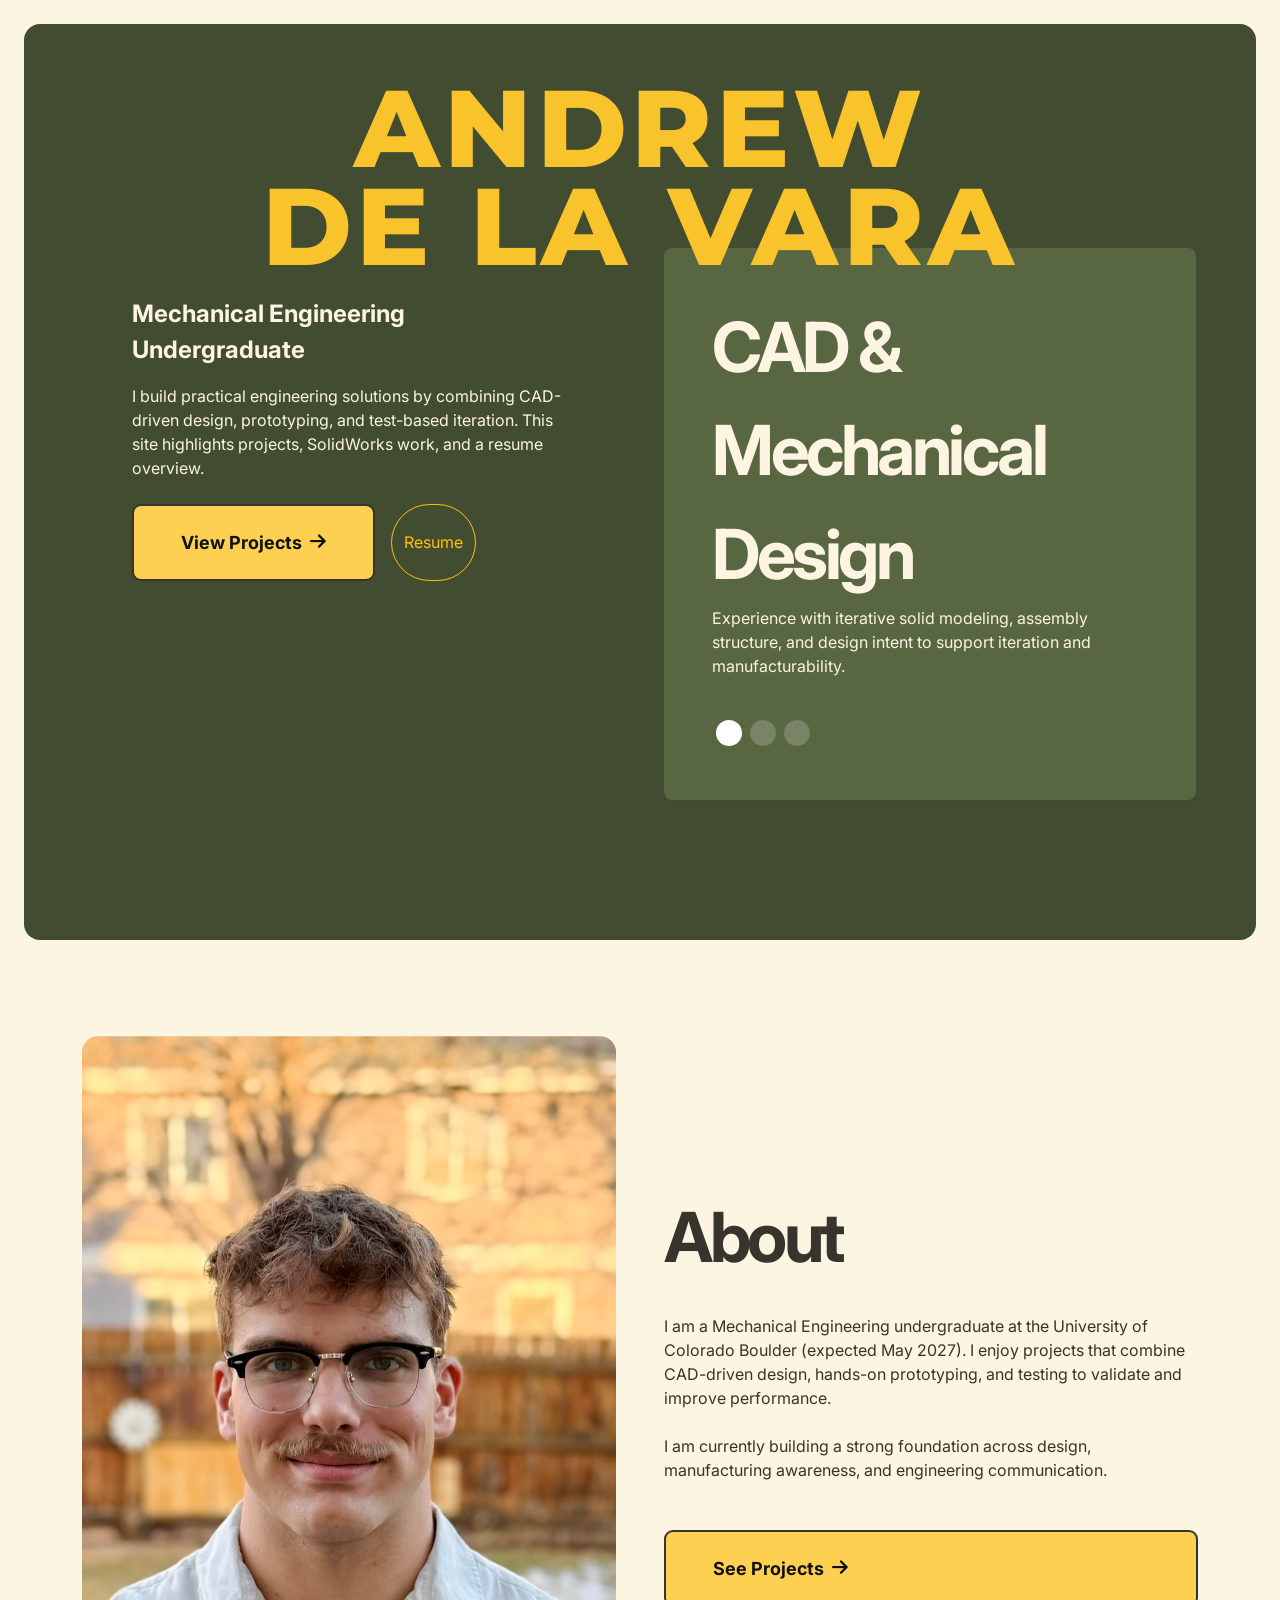
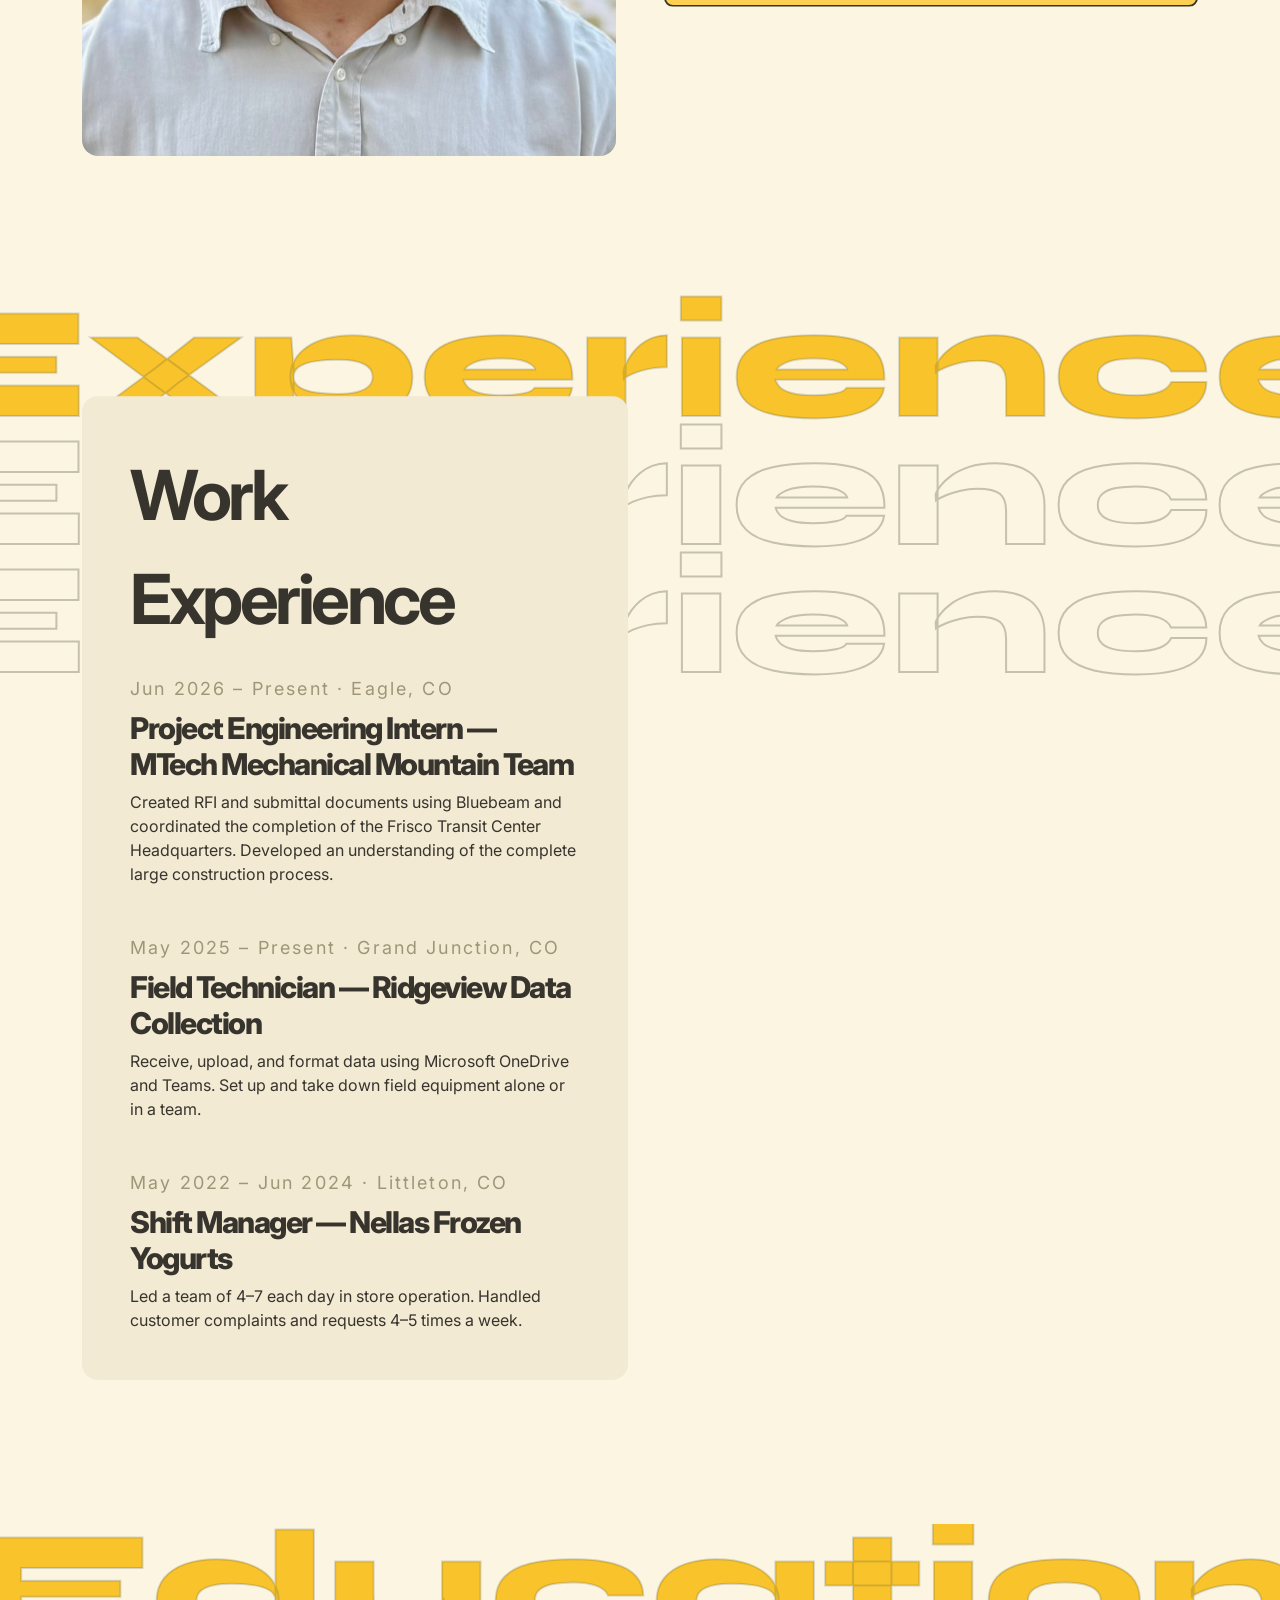
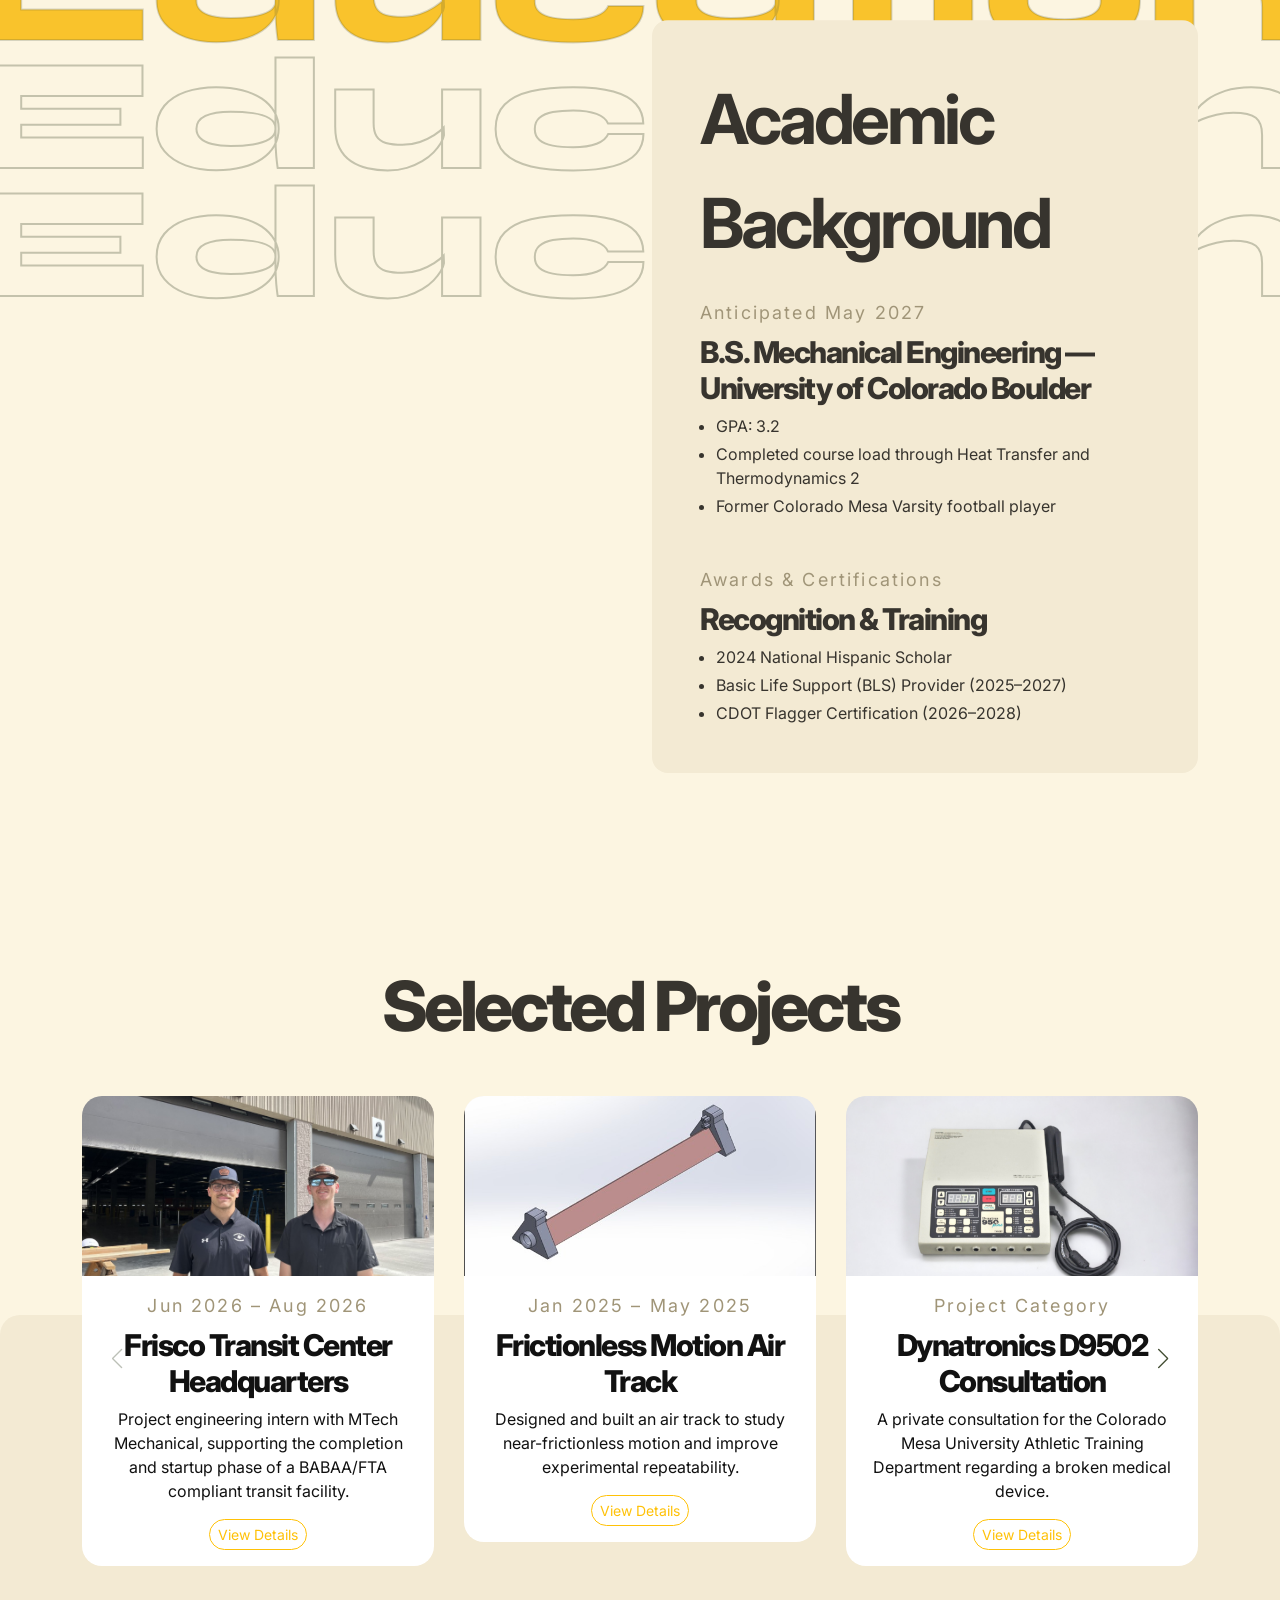
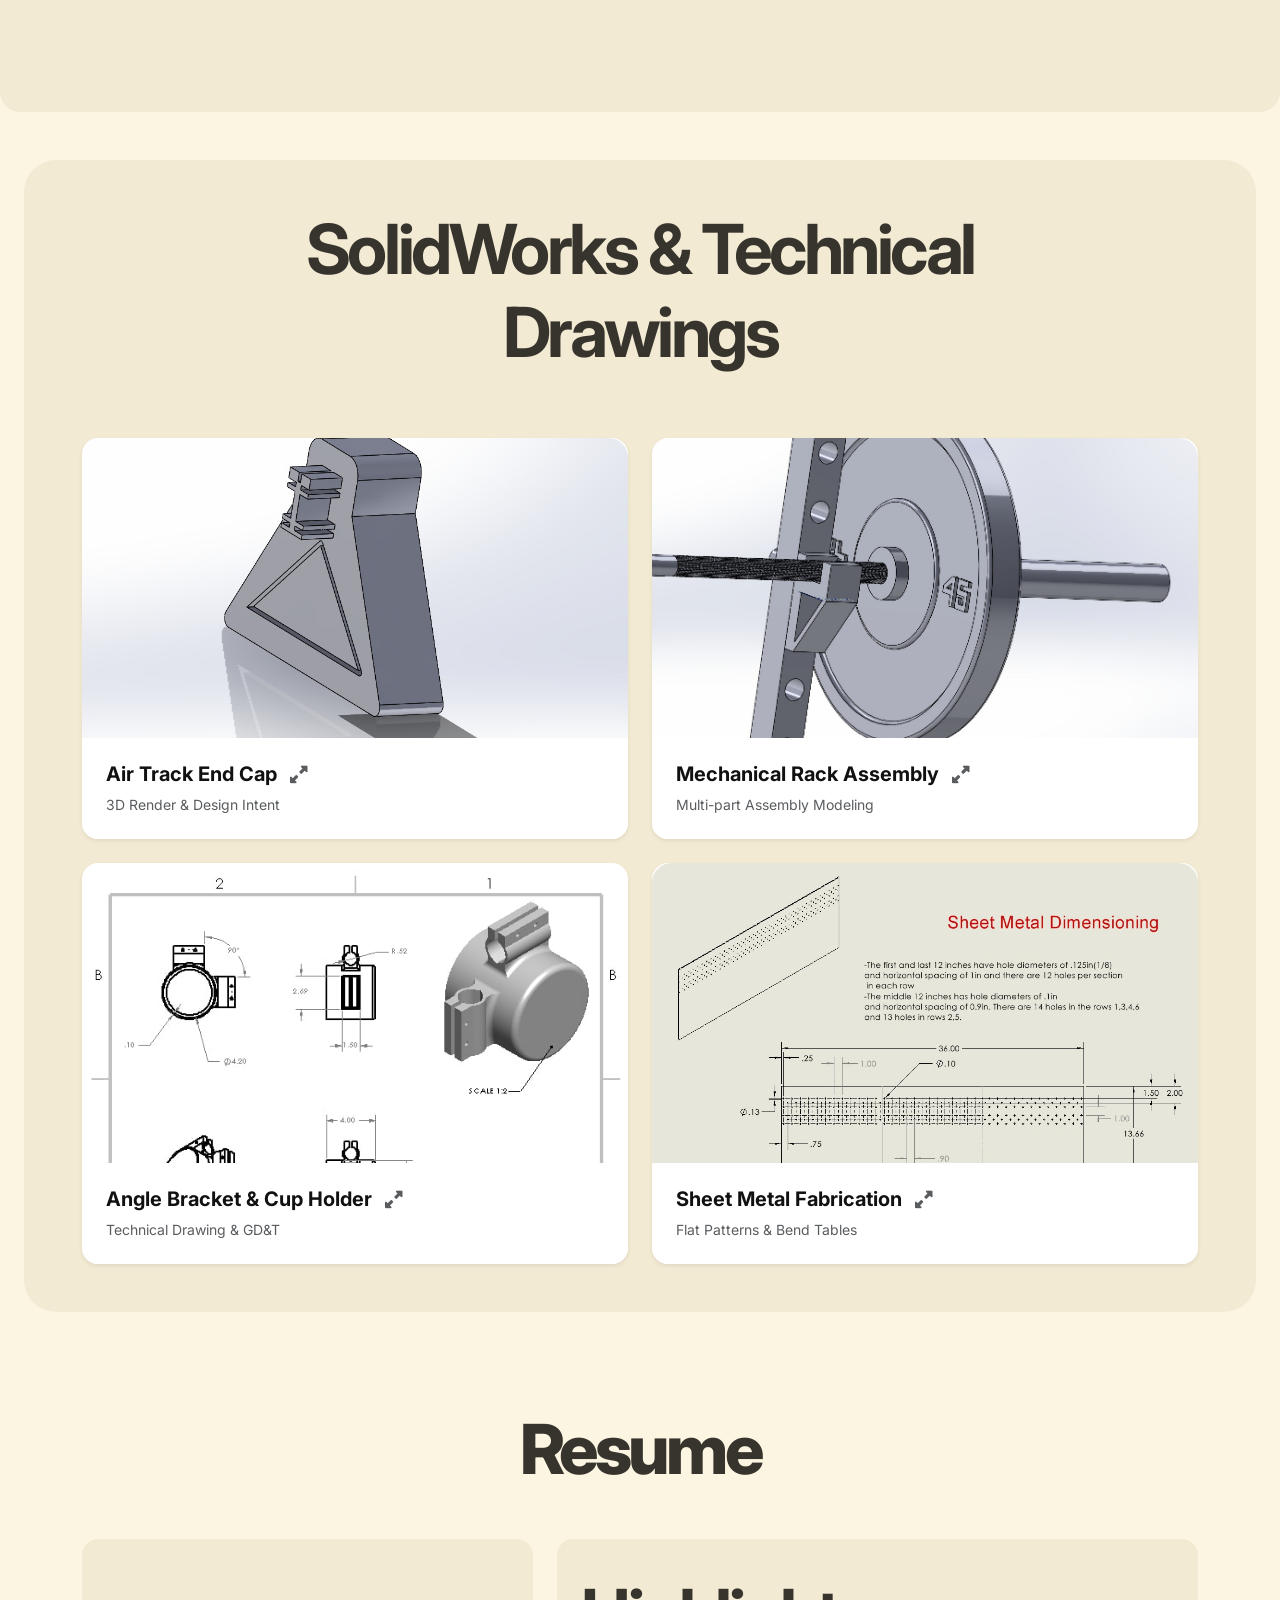
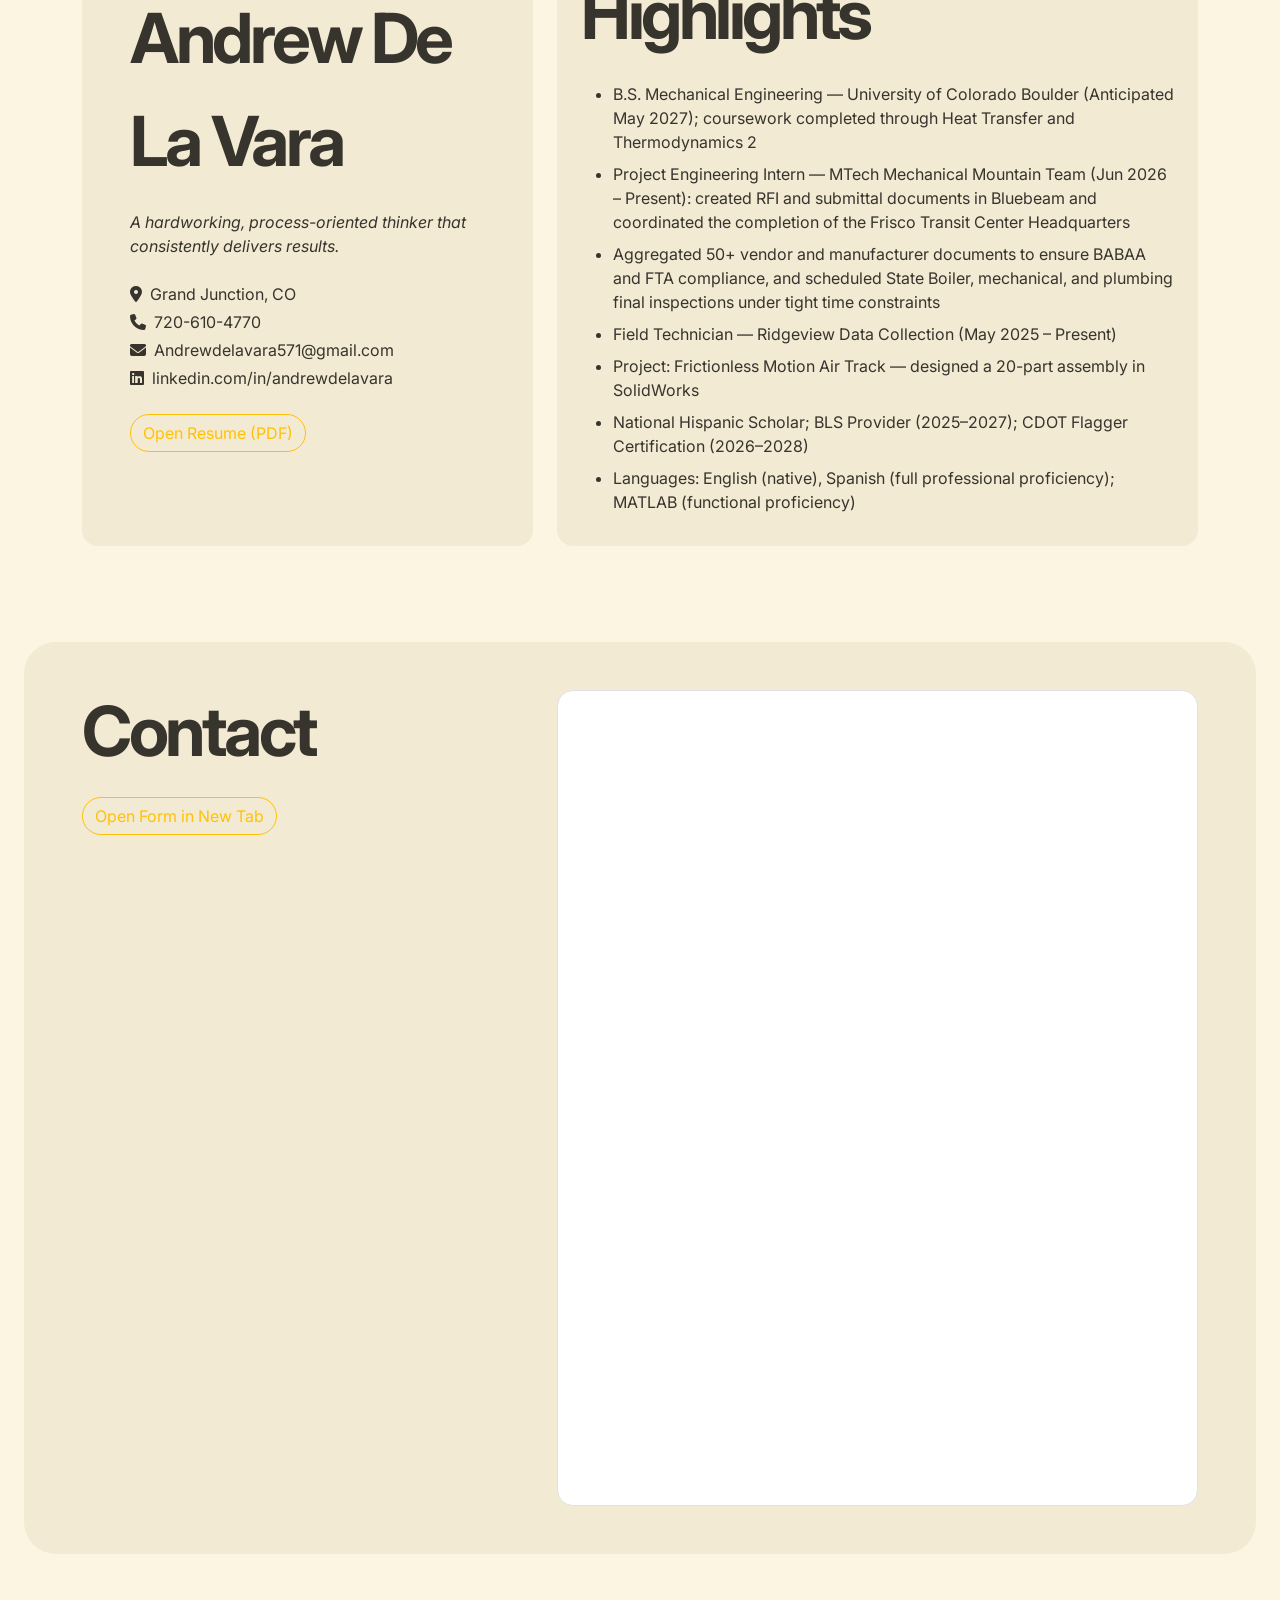
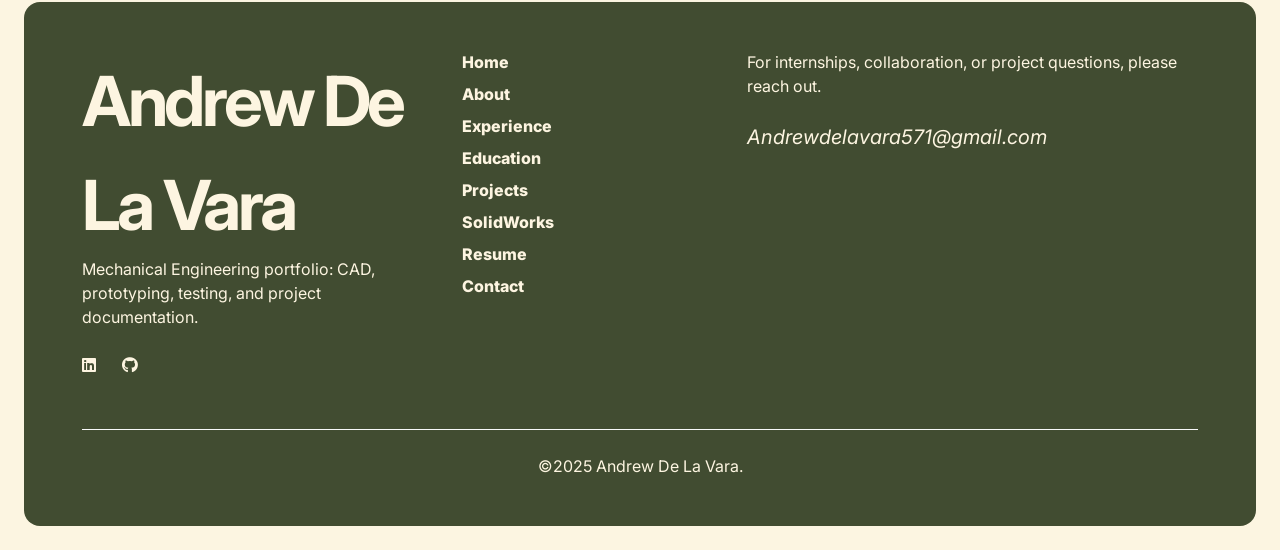
==== commit 89b4114f: "Add files via upload" ====
--- a/index.html
+++ b/index.html
@@ -235,17 +235,21 @@
             <div class="mb-5">
               <div class="date-text mb-2">Anticipated May 2027</div>
               <h3 class="subtitle mb-2">B.S. Mechanical Engineering — University of Colorado Boulder</h3>
-              <p class="mb-0">
-                GPA: 3.2. Completed course load through Heat Transfer and Thermodynamics 2. Former Colorado Mesa Varsity football player.
-              </p>
+              <ul class="mb-0 ps-3">
+                <li class="mb-1">GPA: 3.2</li>
+                <li class="mb-1">Completed course load through Heat Transfer and Thermodynamics 2</li>
+                <li>Former Colorado Mesa Varsity football player</li>
+              </ul>
             </div>
 
             <div>
               <div class="date-text mb-2">Awards & Certifications</div>
               <h3 class="subtitle mb-2">Recognition & Training</h3>
-              <p class="mb-0">
-                2024 National Hispanic Scholar. Basic Life Support (BLS) Provider (2025–2027). CDOT Flagger Certification (2026–2028).
-              </p>
+              <ul class="mb-0 ps-3">
+                <li class="mb-1">2024 National Hispanic Scholar</li>
+                <li class="mb-1">Basic Life Support (BLS) Provider (2025–2027)</li>
+                <li>CDOT Flagger Certification (2026–2028)</li>
+              </ul>
             </div>
 
           </div>
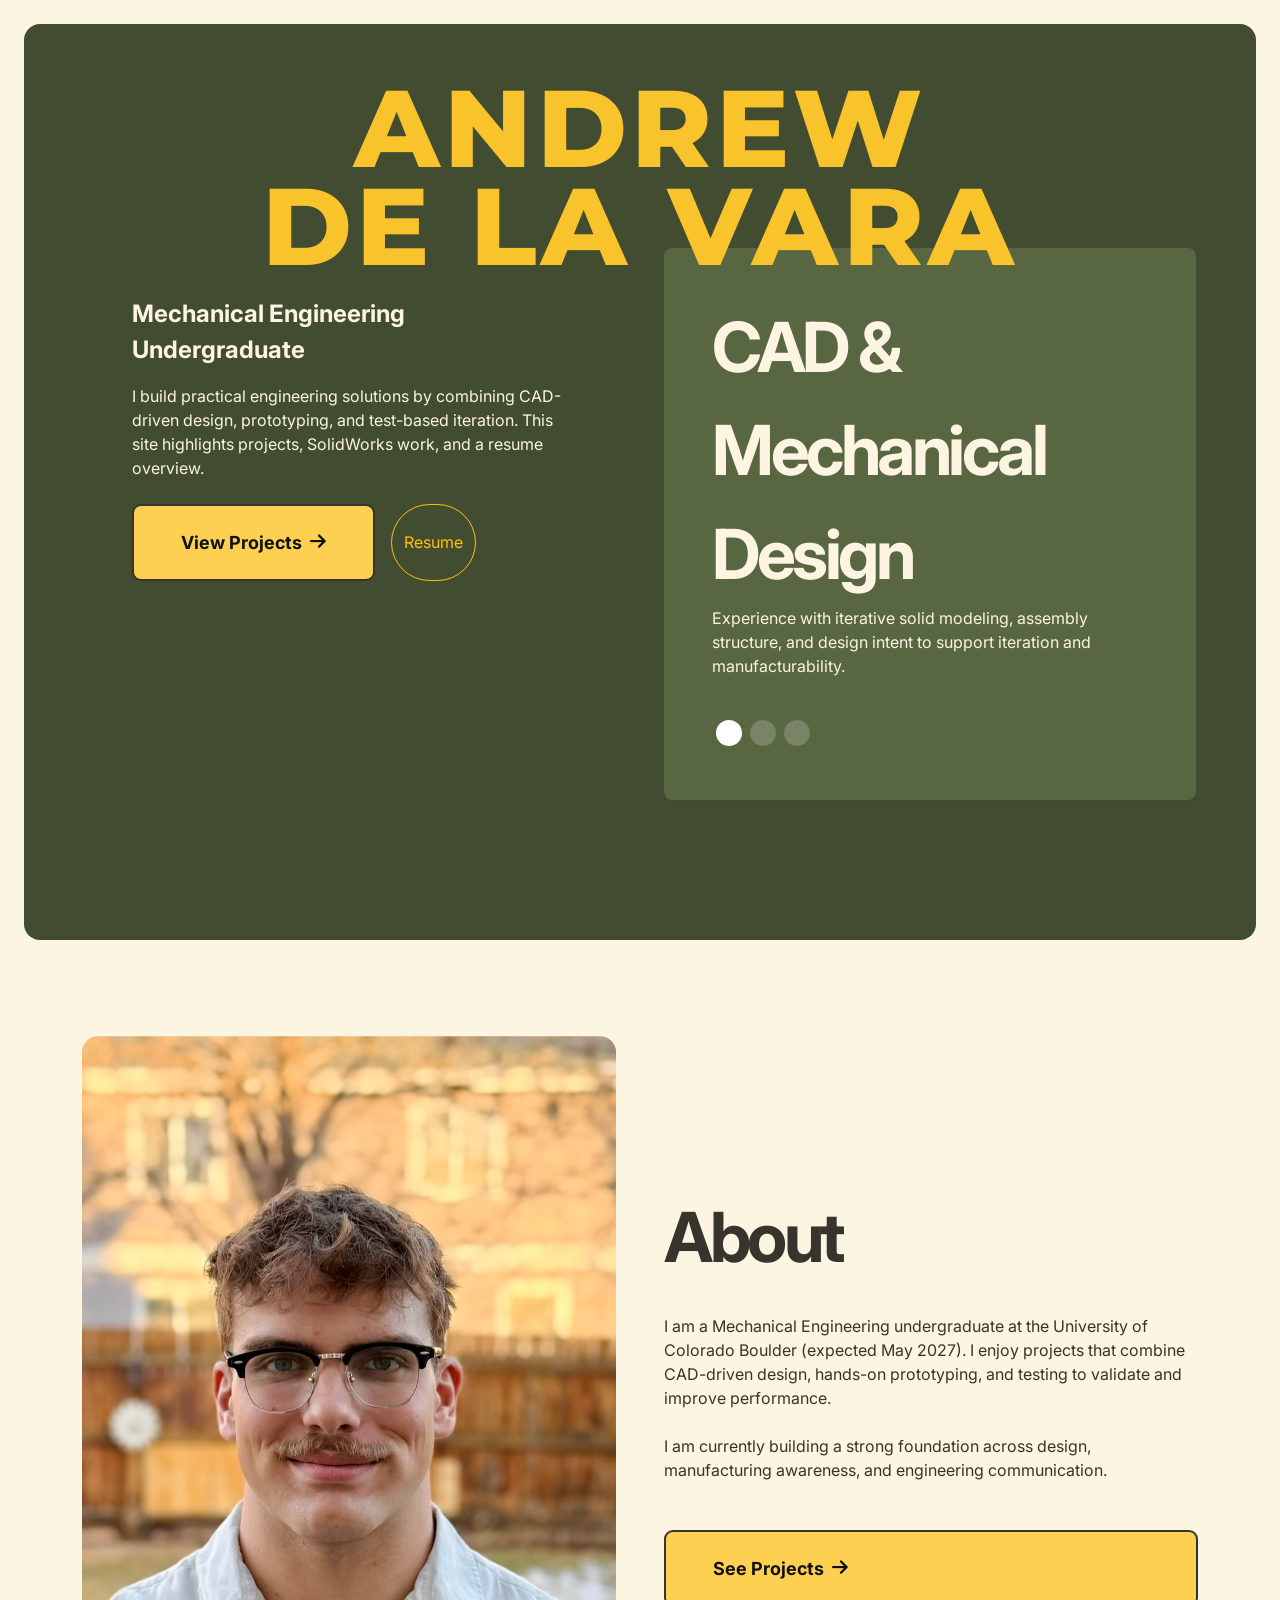
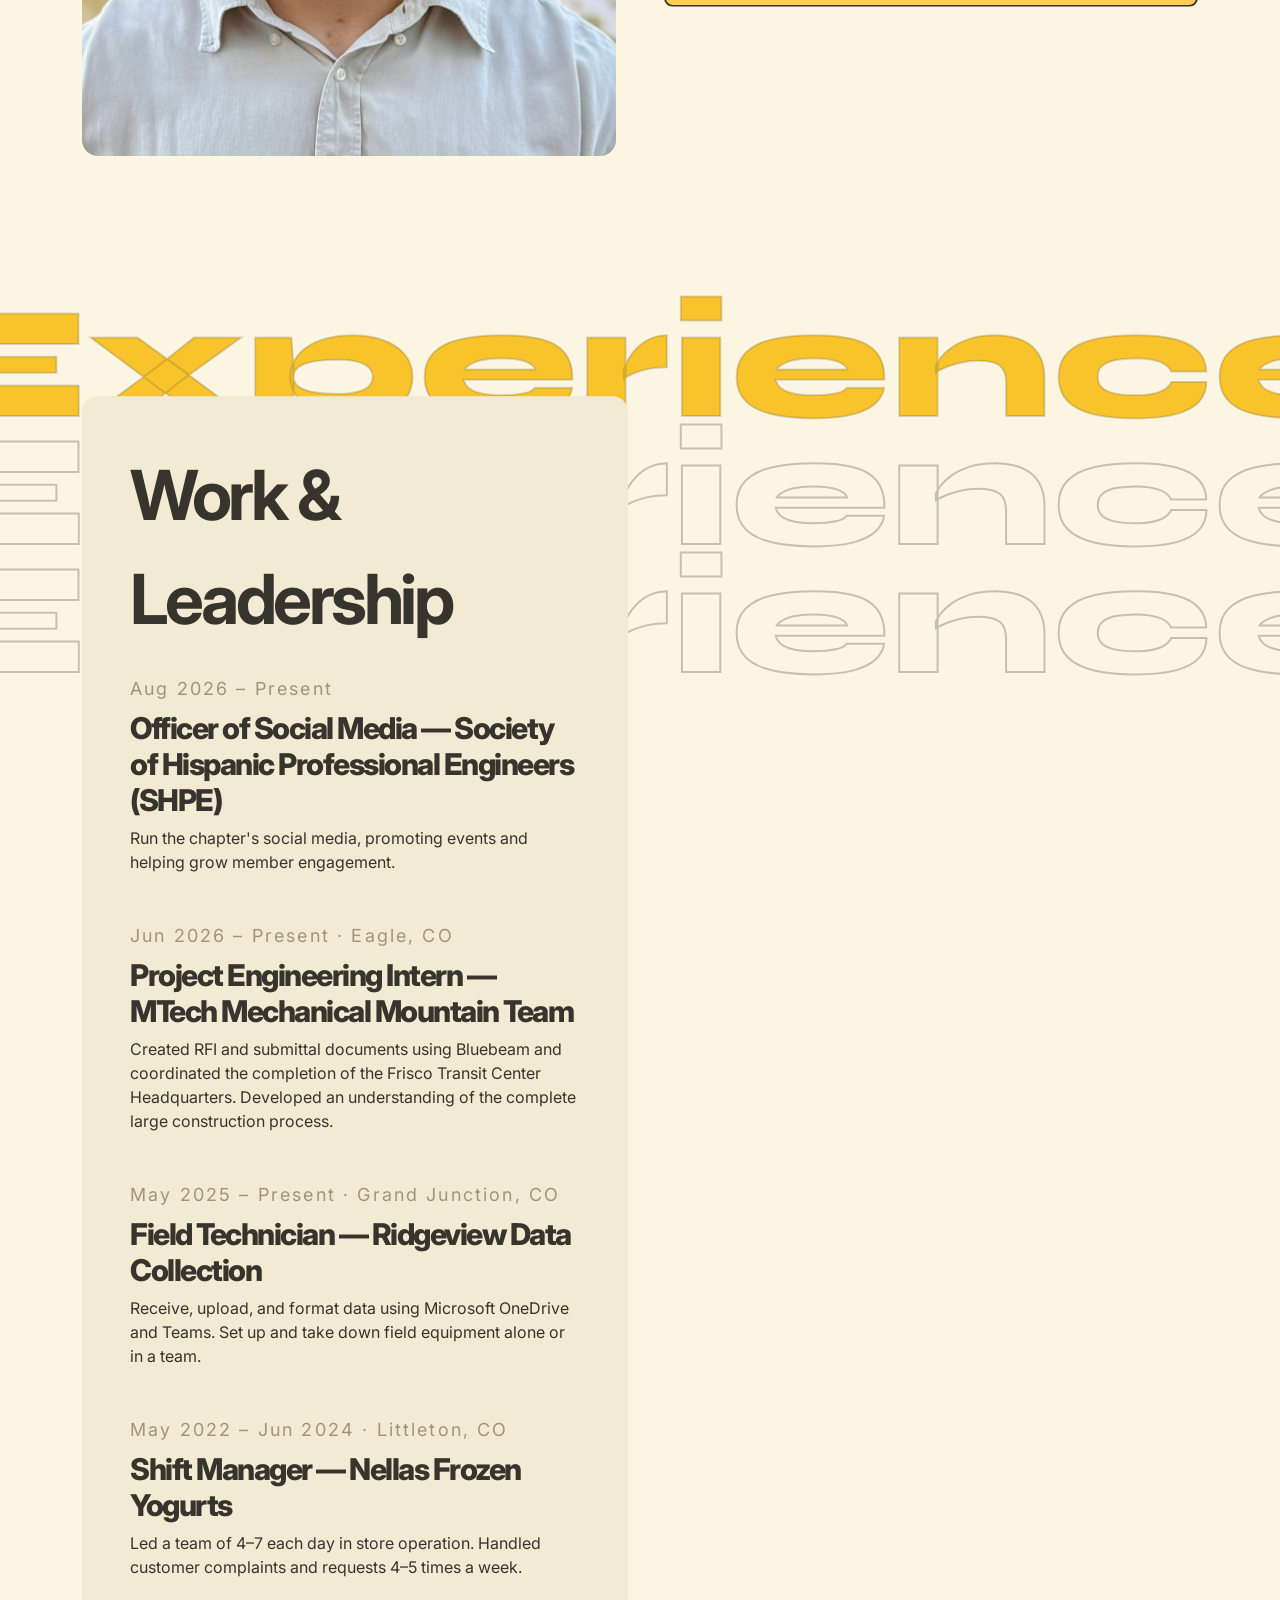
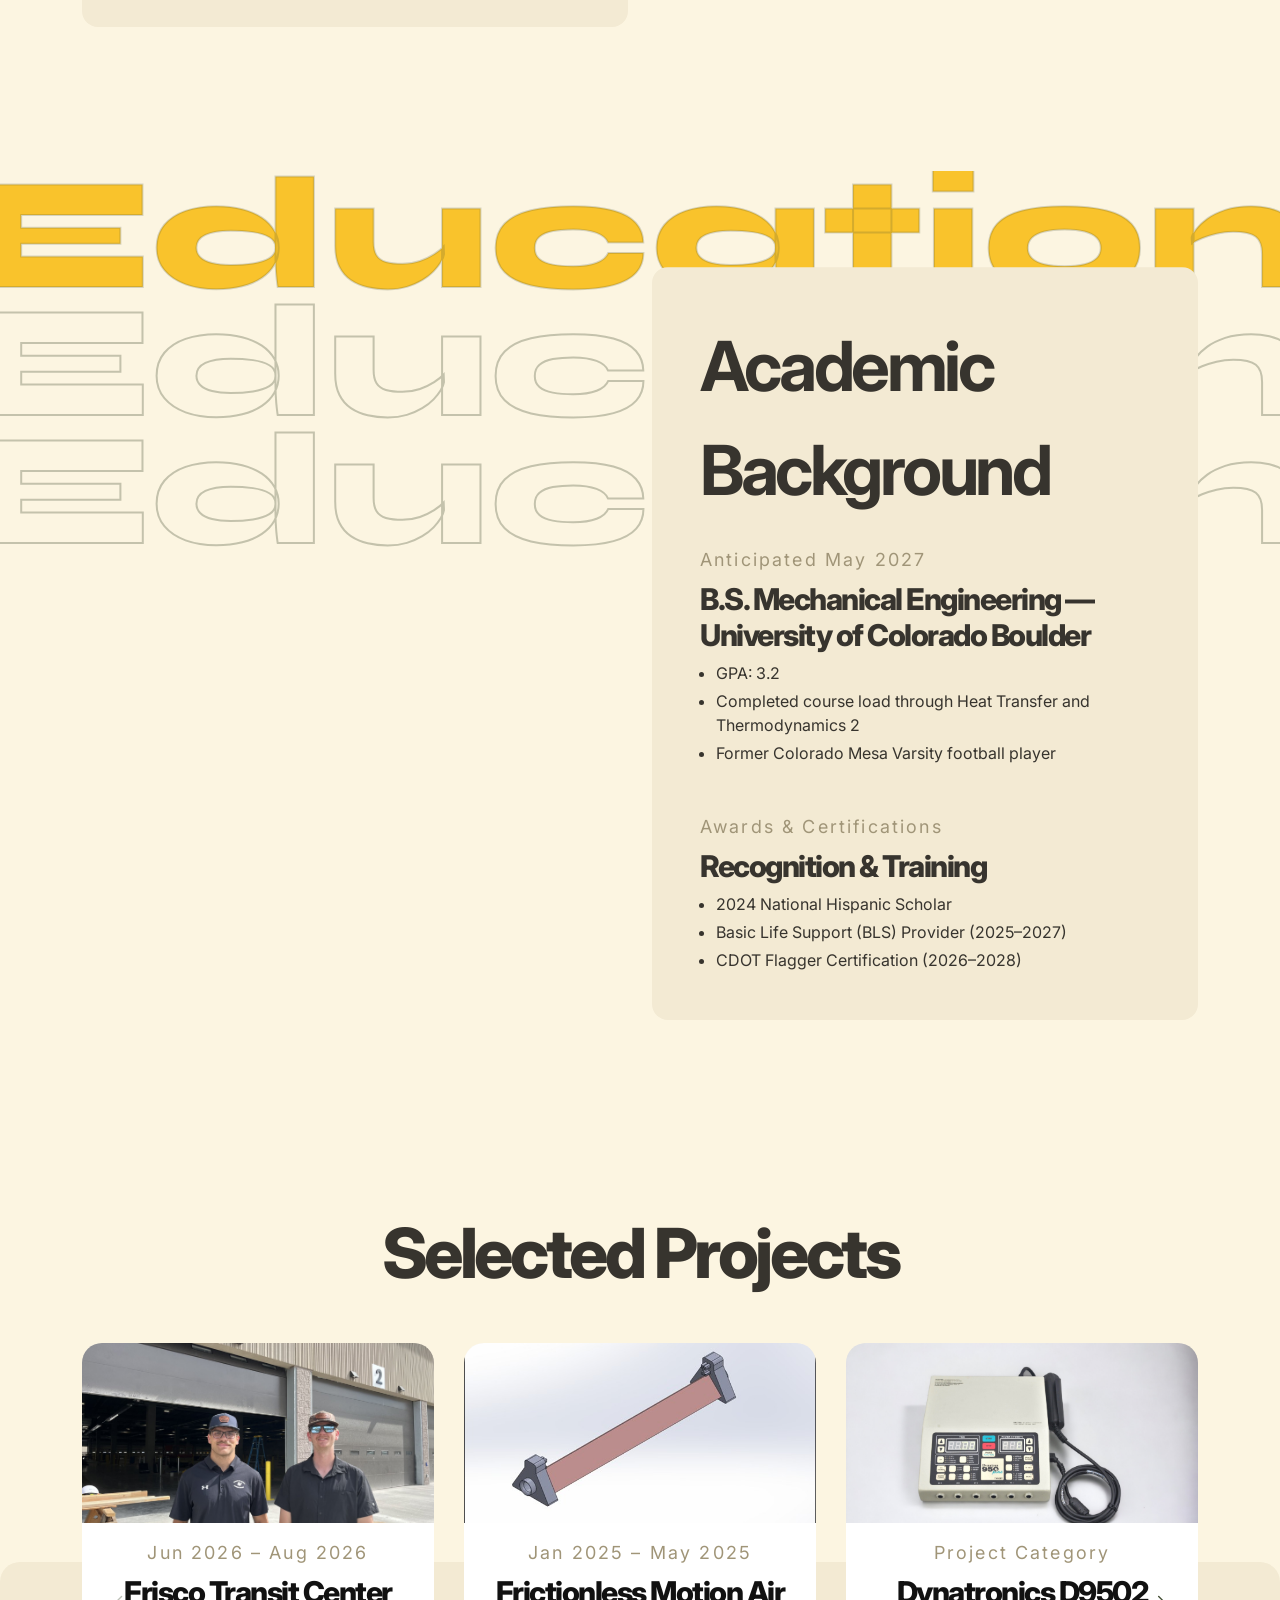
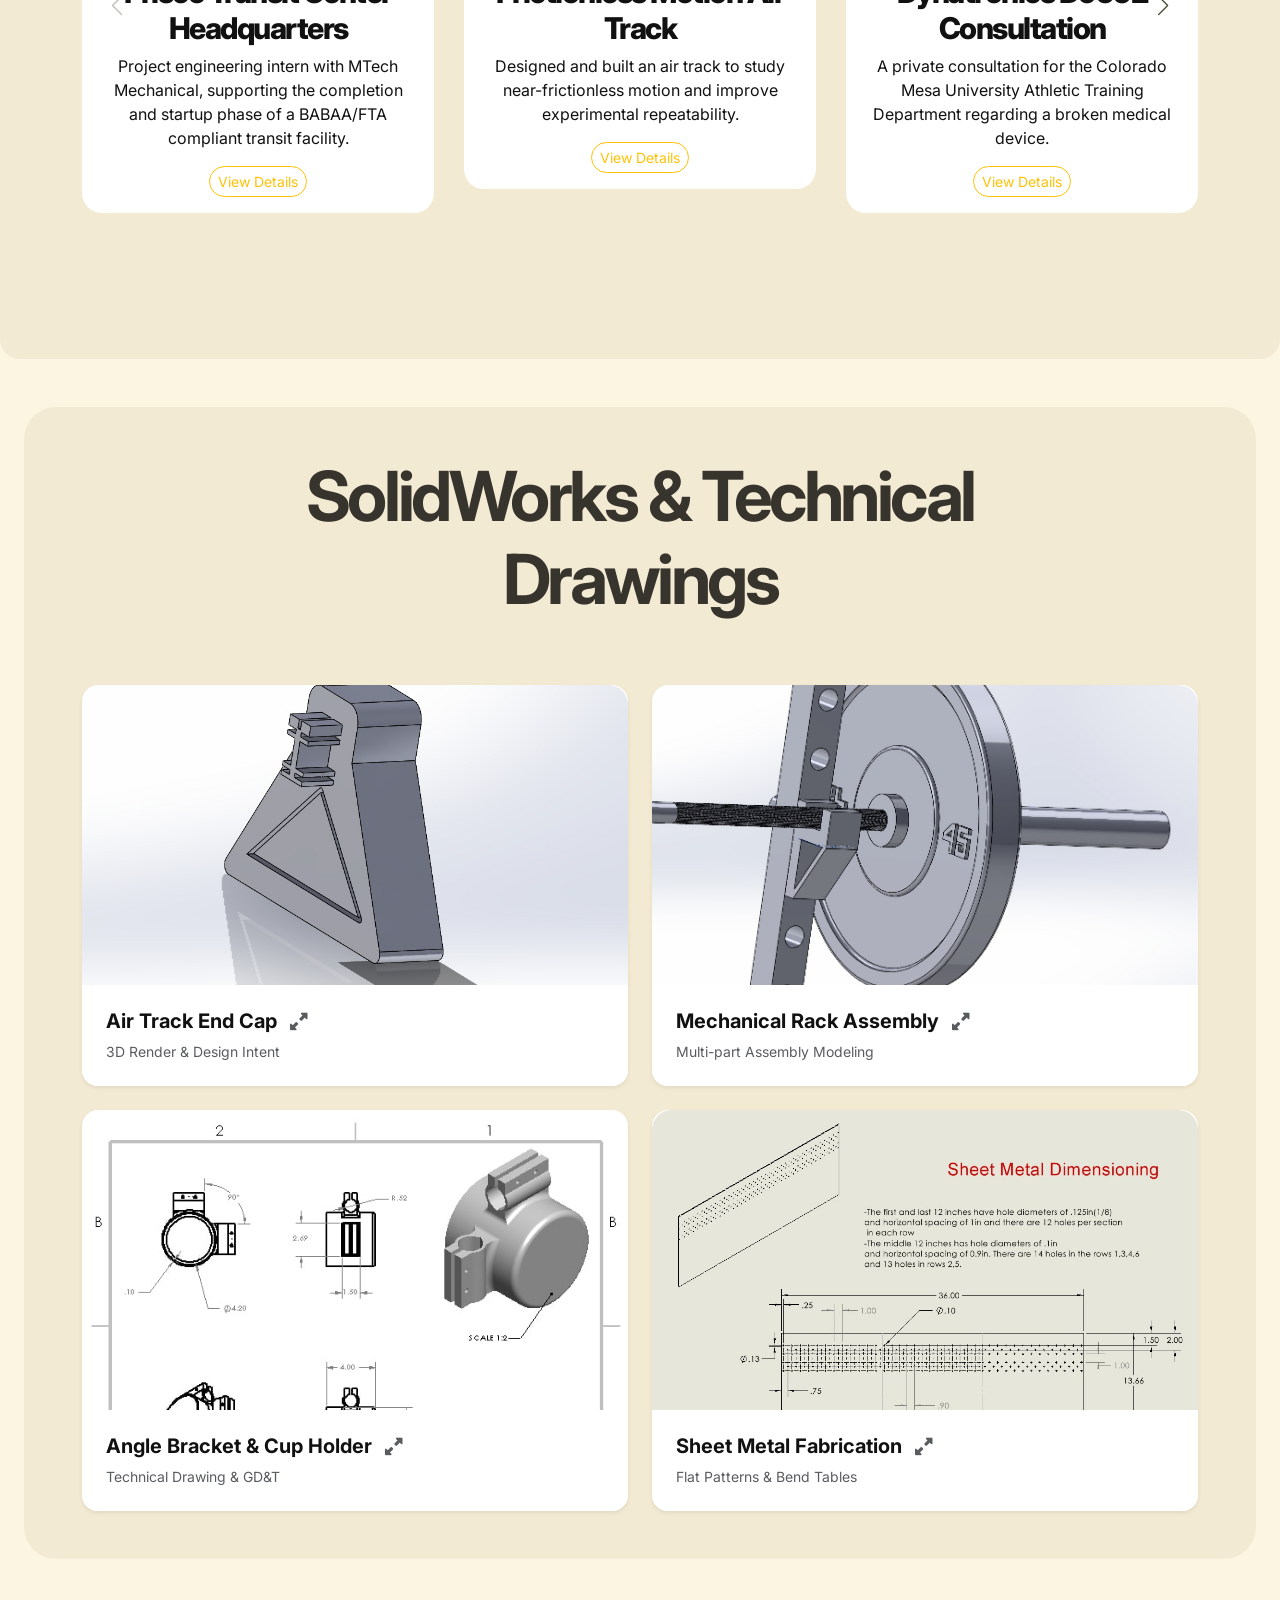
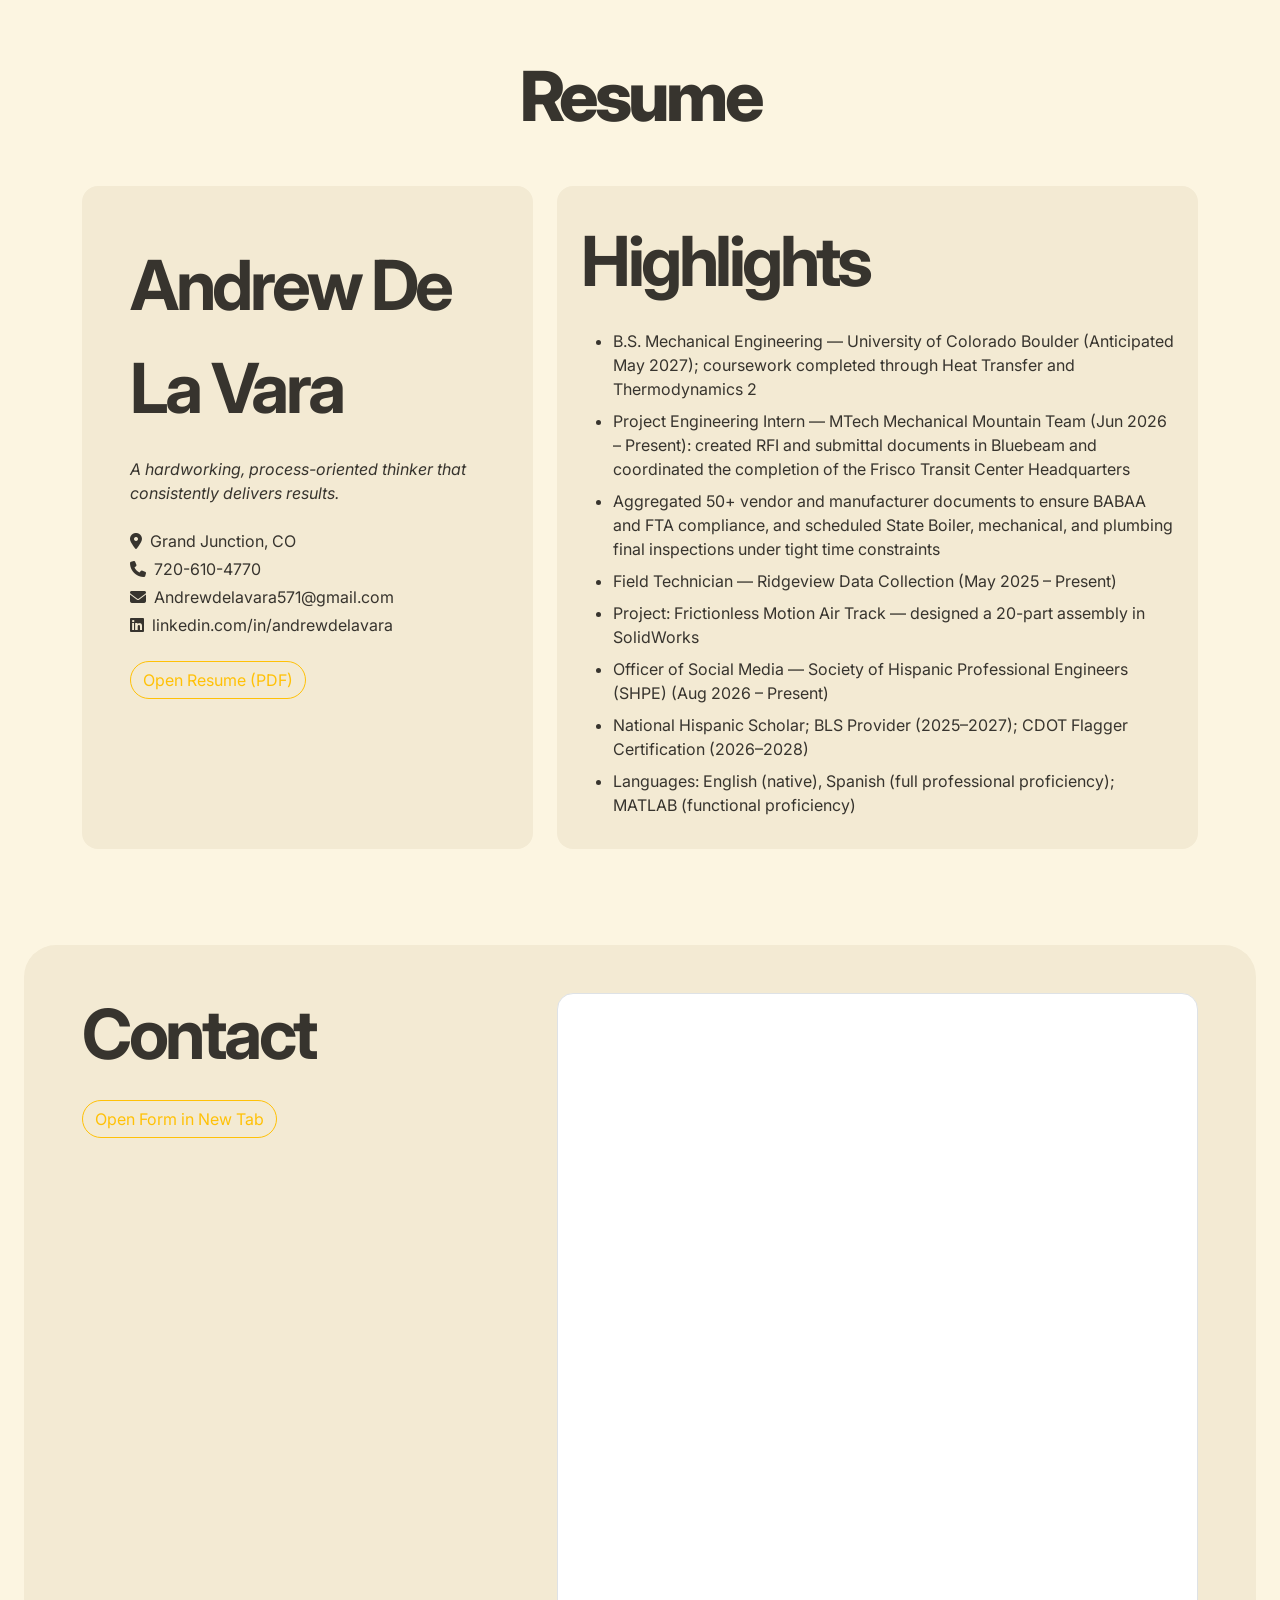
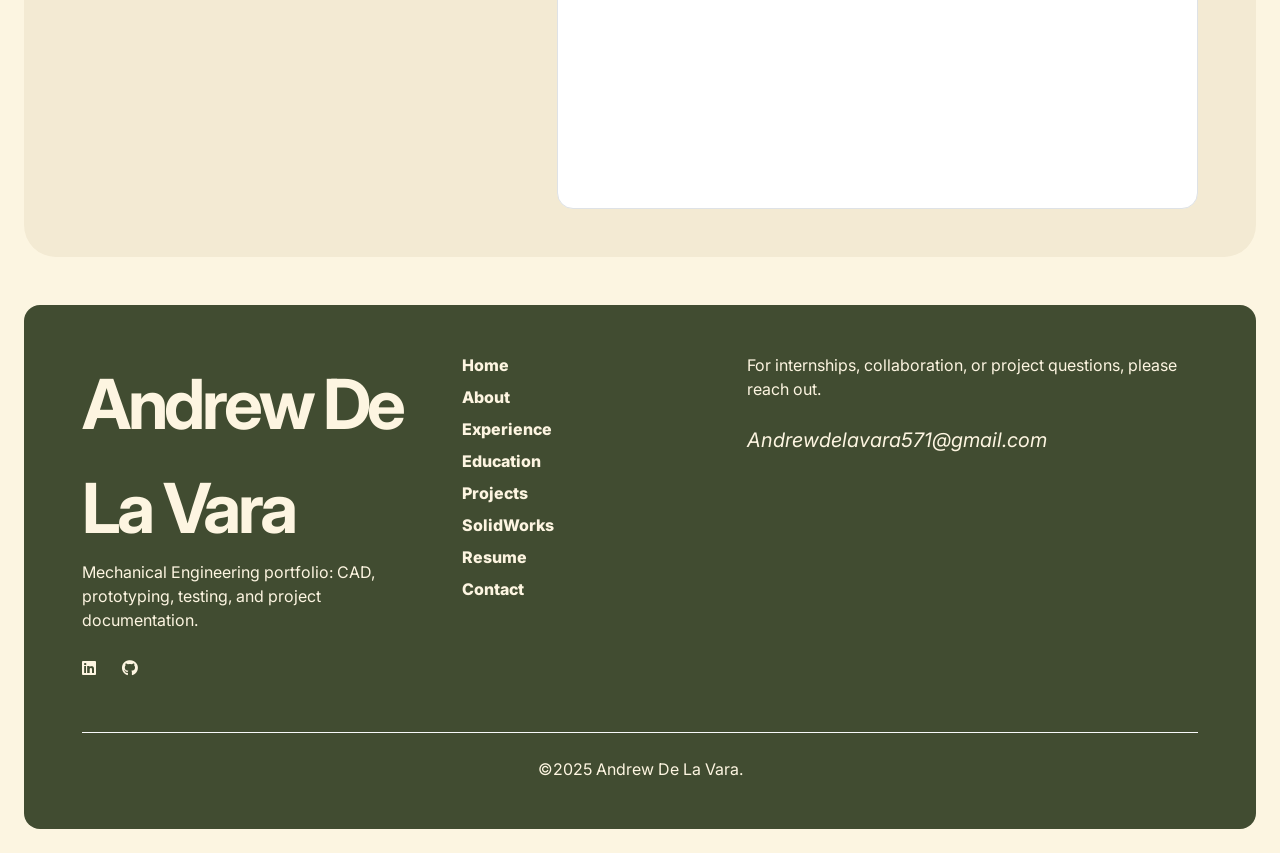
==== commit 3c9da303: "Add files via upload" ====
--- a/index.html
+++ b/index.html
@@ -183,7 +183,15 @@
       <div class="row">
         <div class="col-md-6 py-5">
           <div class="bg-light-alt p-5 mt-5 rounded-4 overflow-hidden" data-aos="clip-top" data-aos-delay="300">
-            <div class="content-title mb-4 fw-bold">Work Experience</div>
+            <div class="content-title mb-4 fw-bold">Work &amp; Leadership</div>
+
+            <div class="mb-5">
+              <div class="date-text mb-2">Aug 2026 – Present</div>
+              <h3 class="subtitle mb-2">Officer of Social Media — Society of Hispanic Professional Engineers (SHPE)</h3>
+              <p class="mb-0">
+                Run the chapter's social media, promoting events and helping grow member engagement.
+              </p>
+            </div>
 
             <div class="mb-5">
               <div class="date-text mb-2">Jun 2026 – Present · Eagle, CO</div>
@@ -465,6 +473,7 @@
               <li class="mb-2">Aggregated 50+ vendor and manufacturer documents to ensure BABAA and FTA compliance, and scheduled State Boiler, mechanical, and plumbing final inspections under tight time constraints</li>
               <li class="mb-2">Field Technician — Ridgeview Data Collection (May 2025 – Present)</li>
               <li class="mb-2">Project: Frictionless Motion Air Track — designed a 20-part assembly in SolidWorks</li>
+              <li class="mb-2">Officer of Social Media — Society of Hispanic Professional Engineers (SHPE) (Aug 2026 – Present)</li>
               <li class="mb-2">National Hispanic Scholar; BLS Provider (2025–2027); CDOT Flagger Certification (2026–2028)</li>
               <li class="mb-2">Languages: English (native), Spanish (full professional proficiency); MATLAB (functional proficiency)</li>
             </ul>
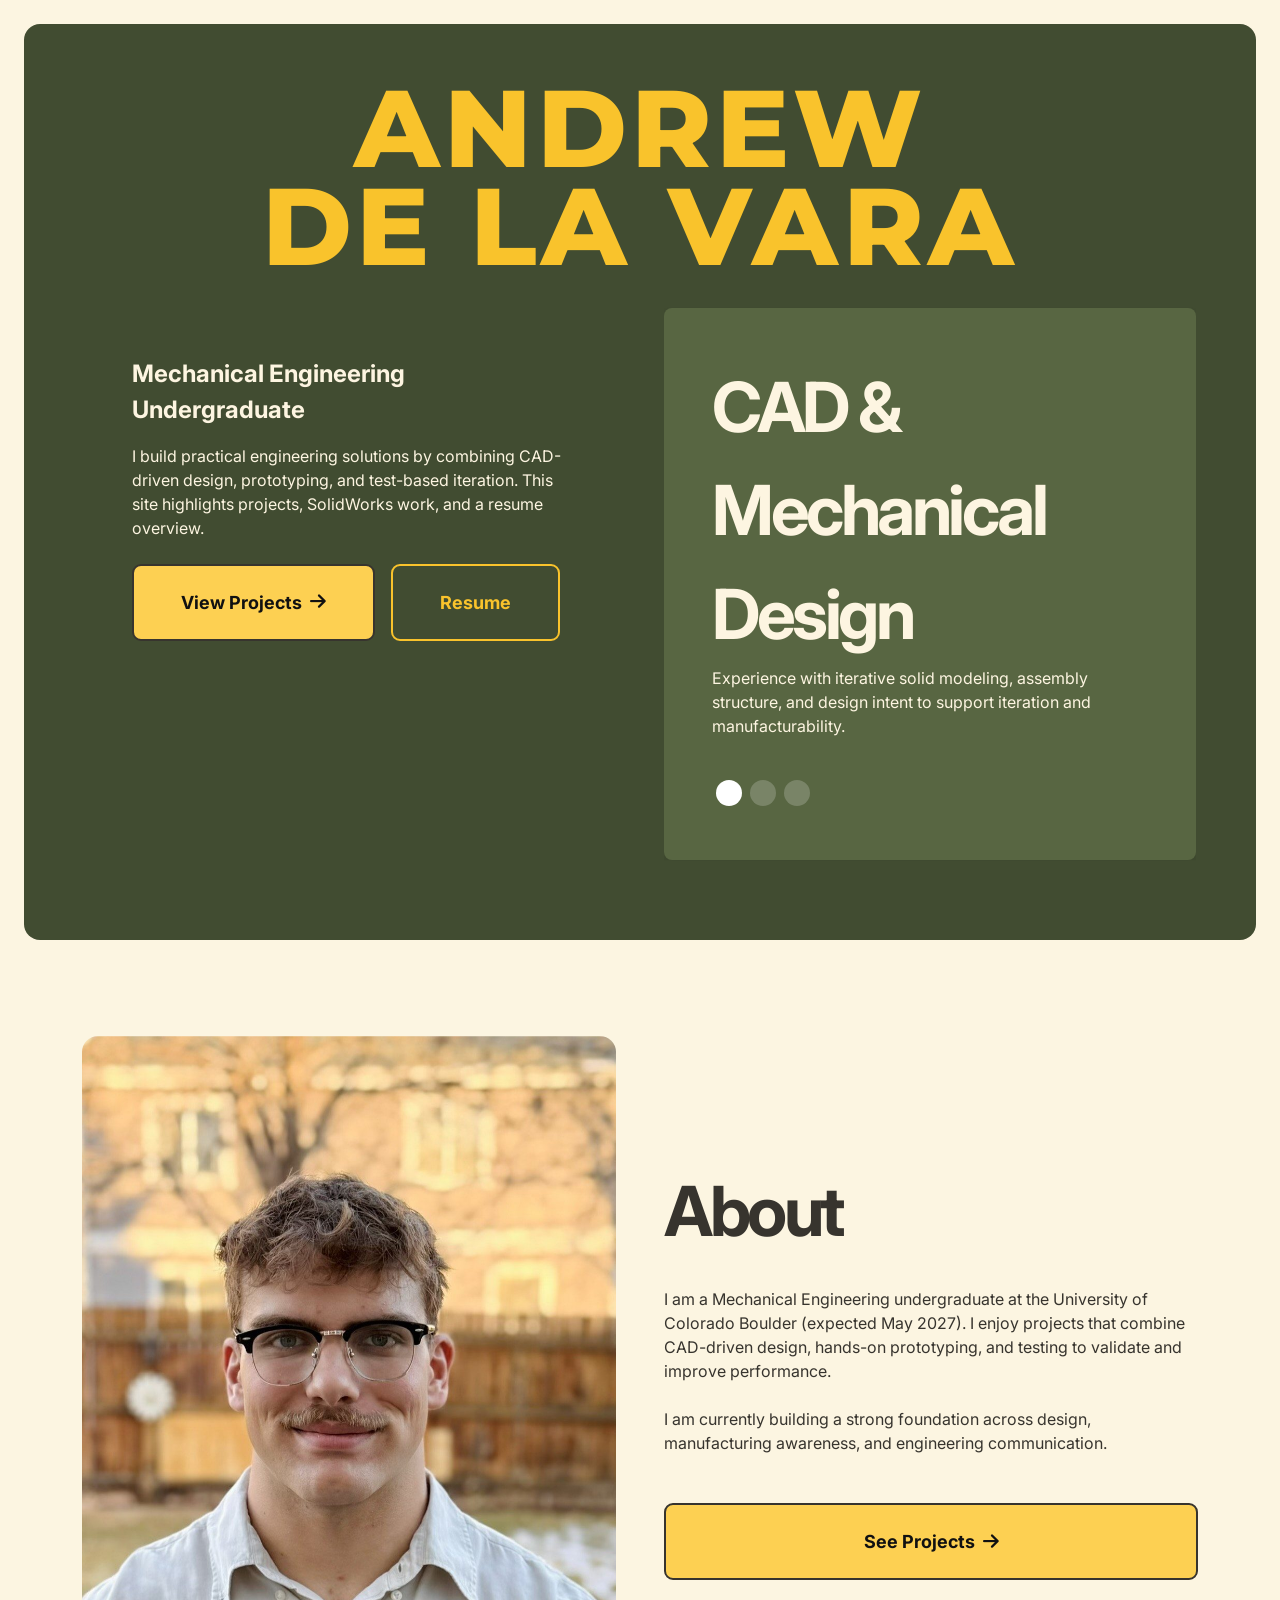
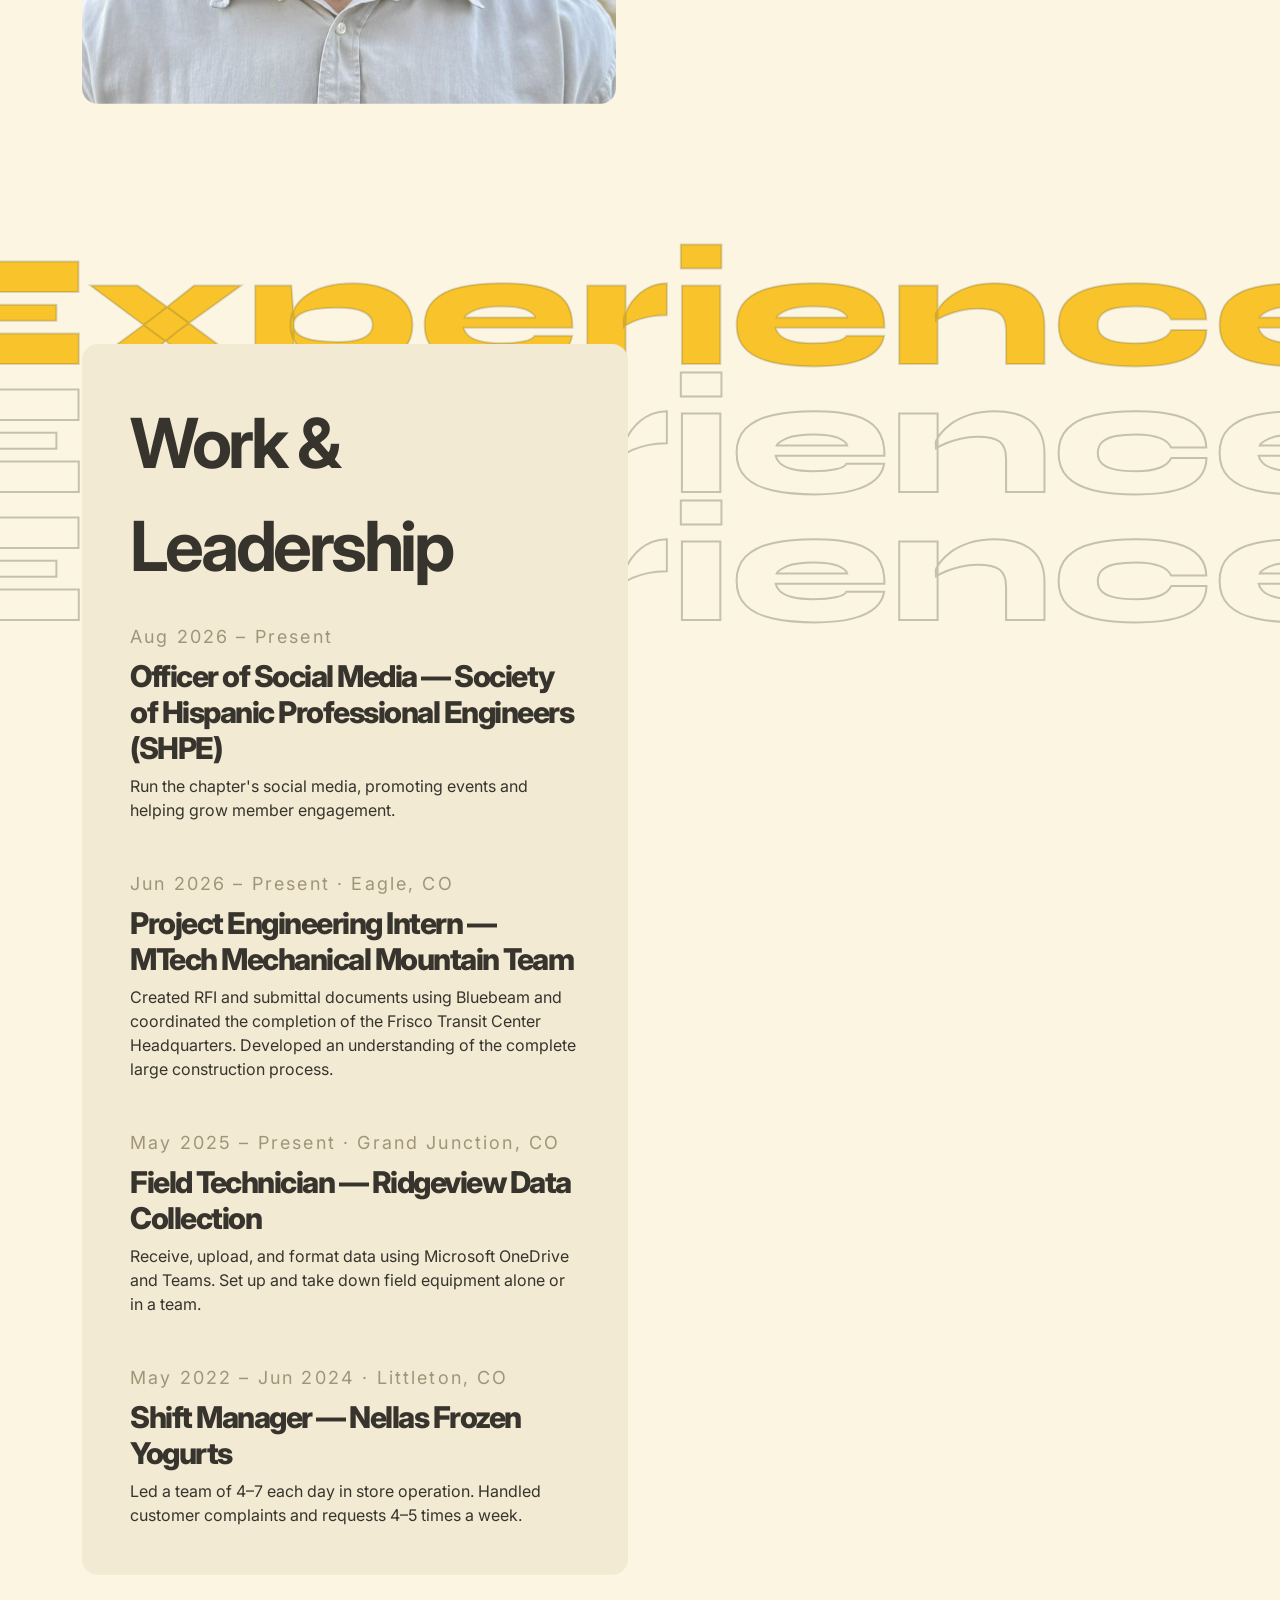
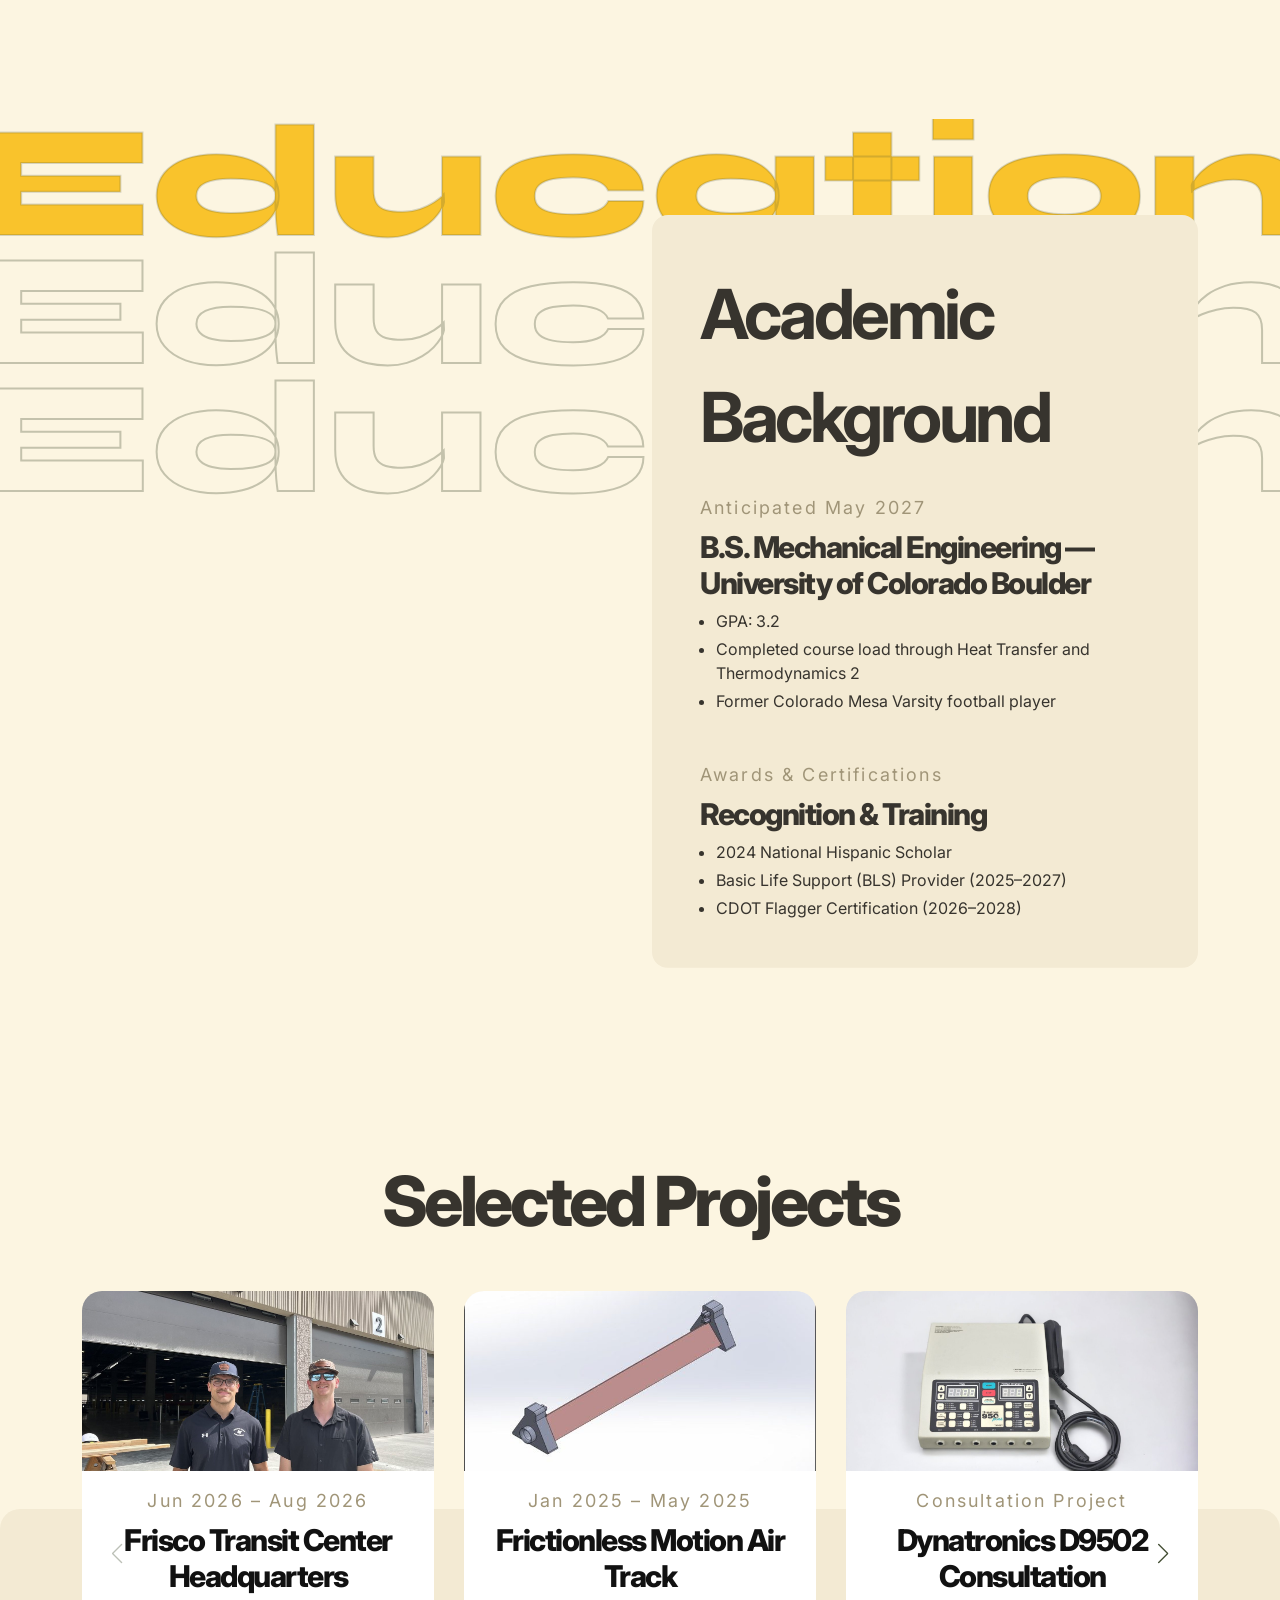
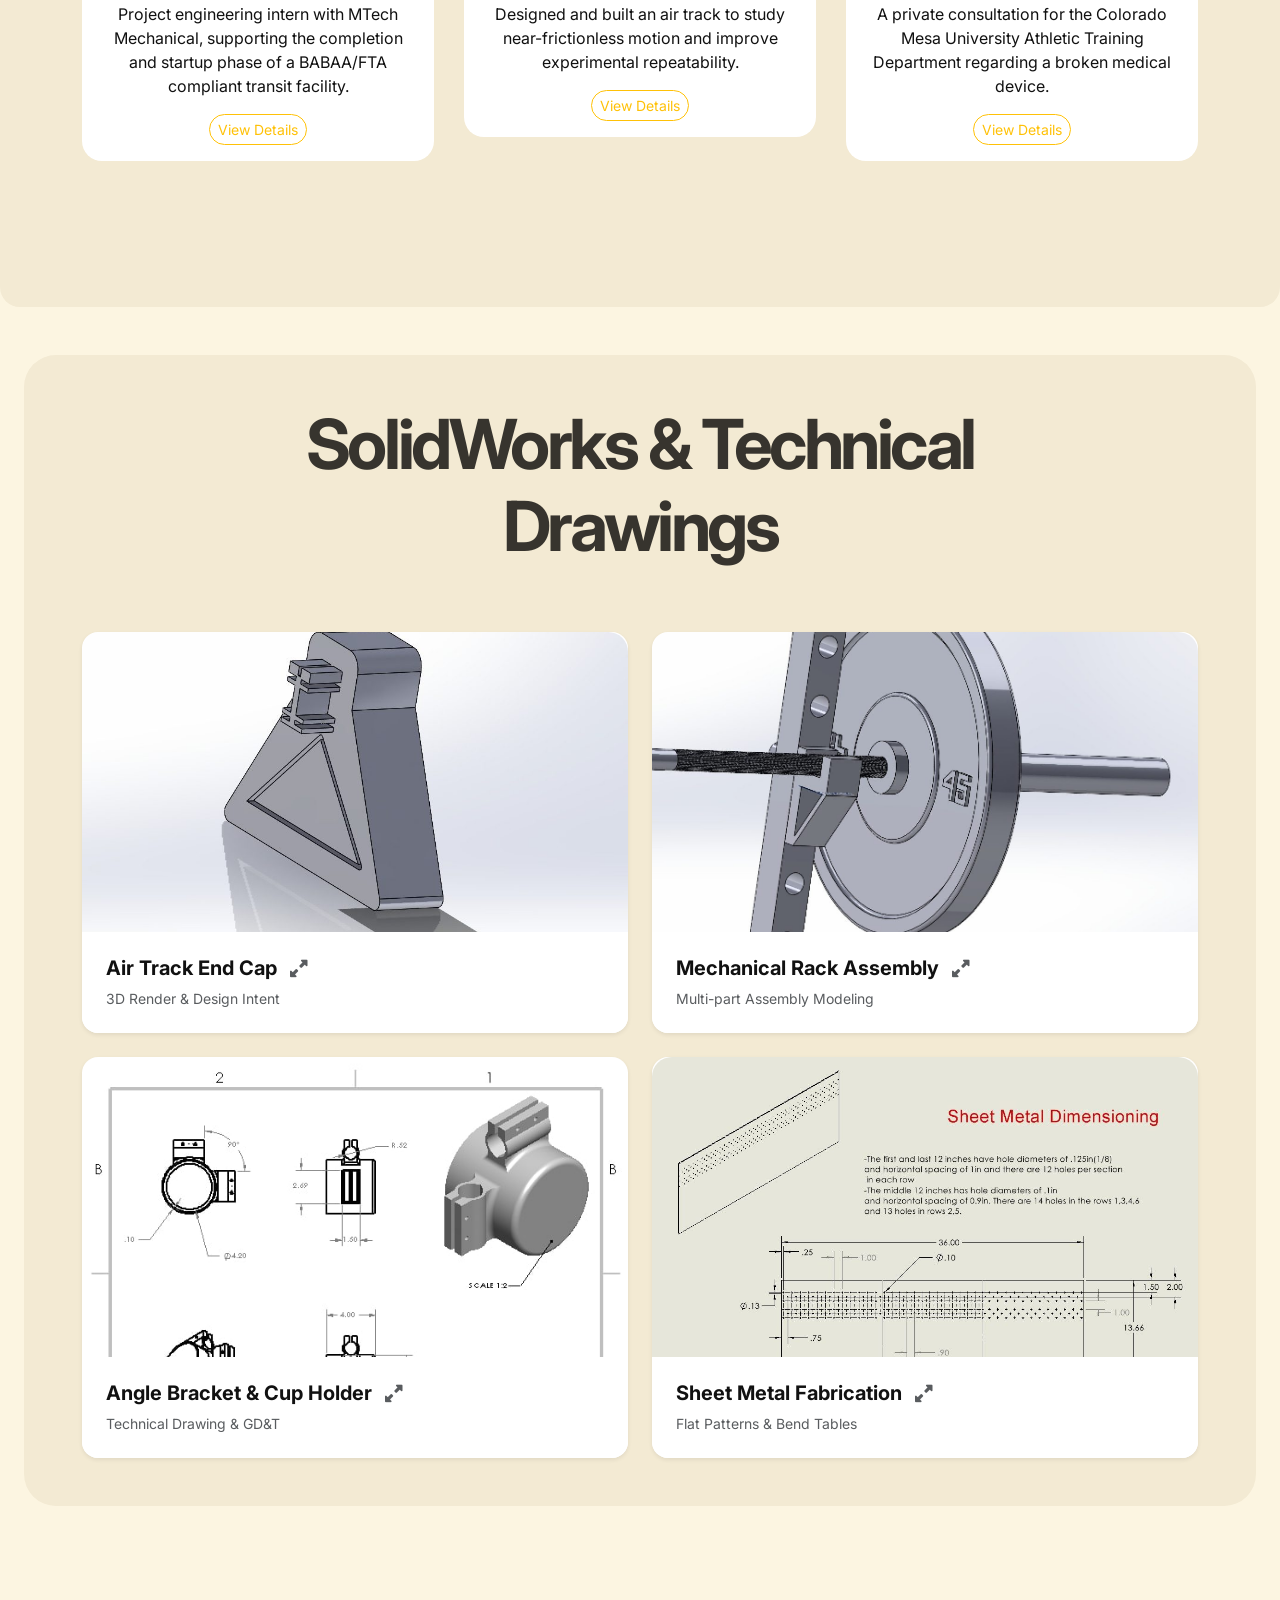
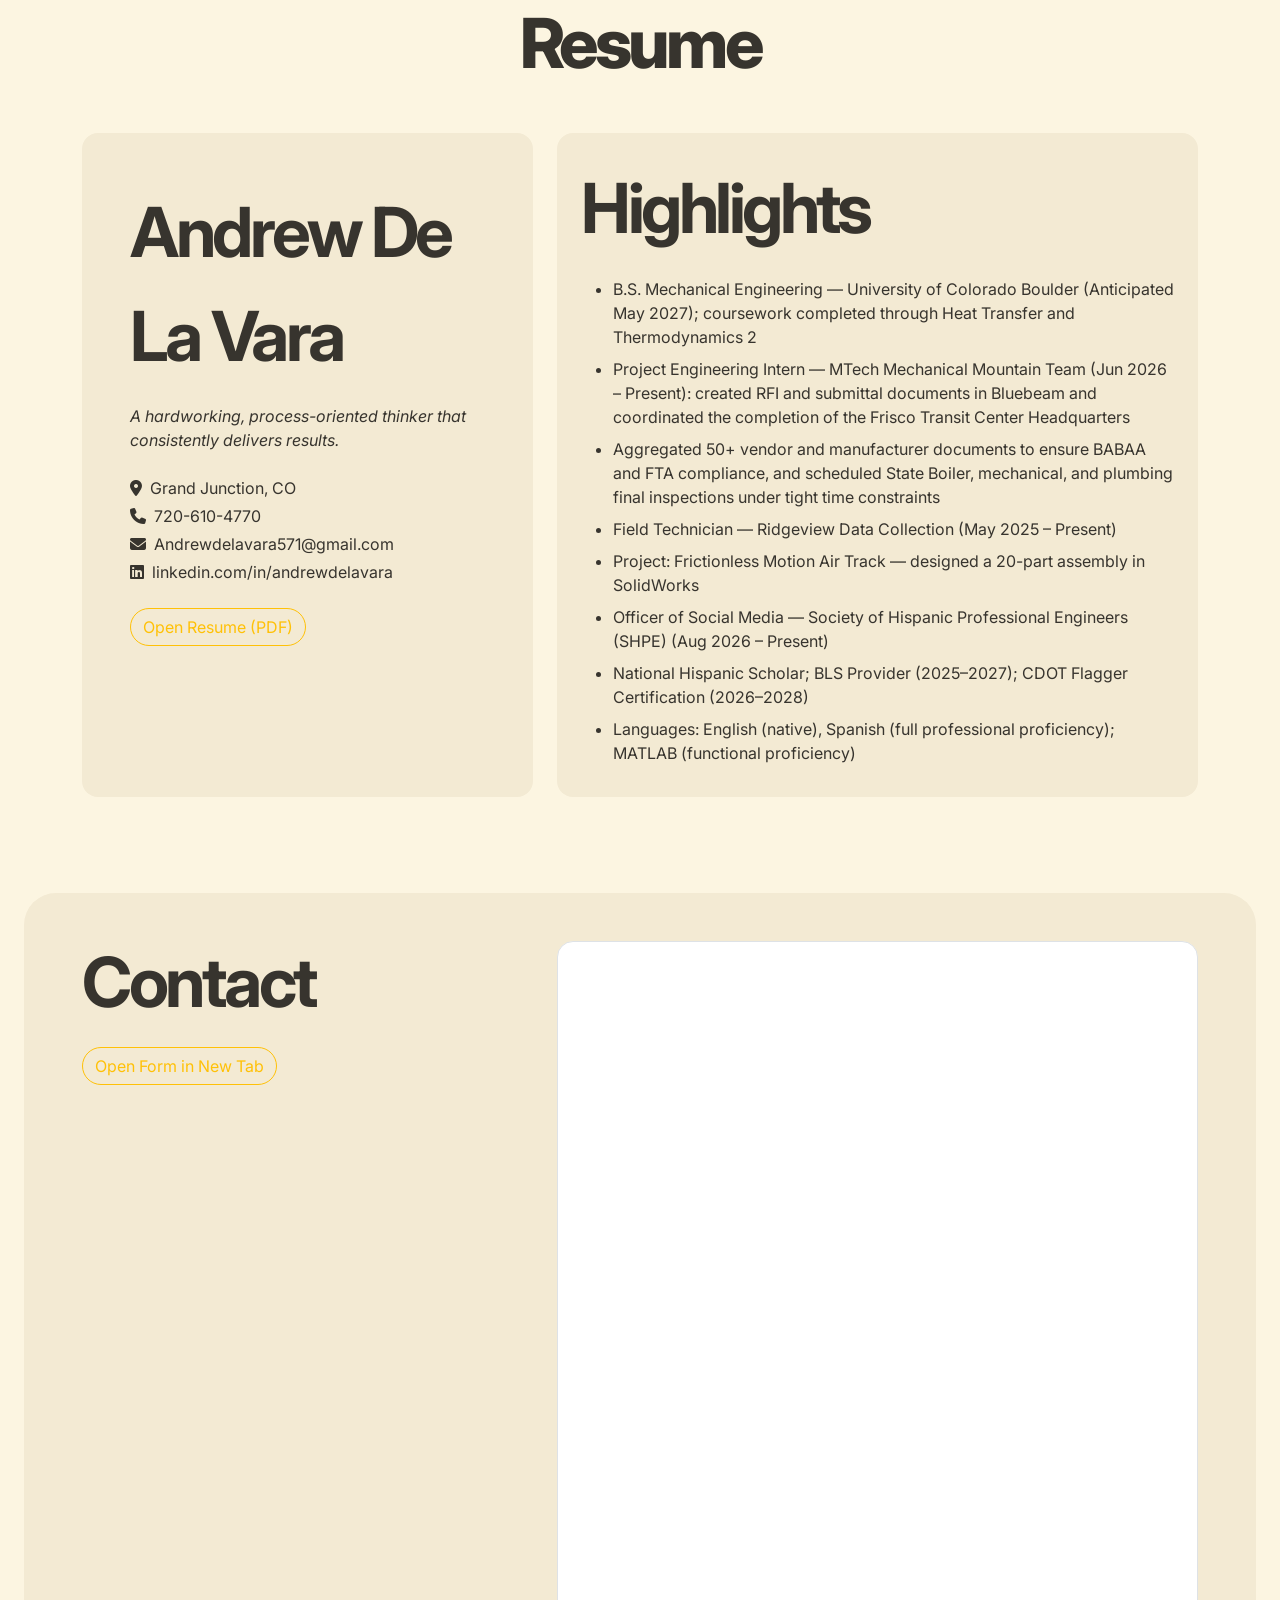
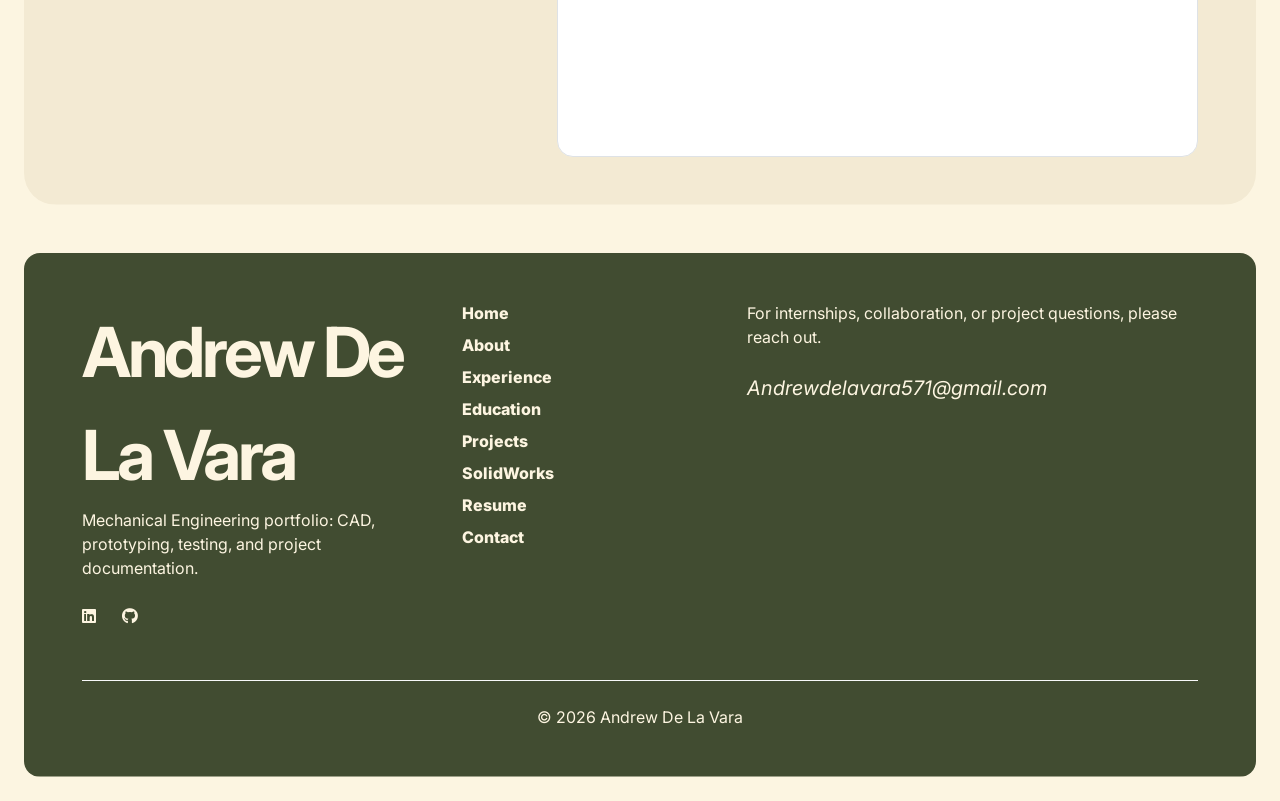
==== commit 03726416: "Fix hero layout, mobile overflow, and asset weight; add Claude Code setup Site fixes - Hero: move th" ====
--- a/index.html
+++ b/index.html
@@ -4,7 +4,19 @@
 <head>
   <meta charset="utf-8" />
   <meta name="viewport" content="width=device-width, initial-scale=1.0" />
-  <title>Andrew De La Vara | Portfolio</title>
+  <title>Andrew De La Vara | Mechanical Engineering Portfolio</title>
+  <meta name="description" content="Portfolio of Andrew De La Vara, mechanical engineering student at CU Boulder: SolidWorks design, prototyping, and project engineering on the Frisco Transit Center." />
+  <link rel="canonical" href="https://ande3836.github.io/" />
+  <meta name="theme-color" content="#414c31" />
+  <link rel="icon" href="favicon.svg" type="image/svg+xml" />
+
+  <meta property="og:type" content="website" />
+  <meta property="og:site_name" content="Andrew De La Vara" />
+  <meta property="og:title" content="Andrew De La Vara | Mechanical Engineering Portfolio" />
+  <meta property="og:description" content="Mechanical engineering student at CU Boulder: SolidWorks design, prototyping, and project engineering." />
+  <meta property="og:url" content="https://ande3836.github.io/" />
+  <meta property="og:image" content="https://ande3836.github.io/images/headshot.jpg" />
+  <meta name="twitter:card" content="summary_large_image" />
 
   <link href="https://cdn.jsdelivr.net/npm/bootstrap@5.3.0/dist/css/bootstrap.min.css" rel="stylesheet" />
   <link href="https://fonts.googleapis.com/css2?family=Syne:wght@800&family=Montserrat:wght@700;800&family=Inter:wght@400;600;700;800&display=swap" rel="stylesheet" />
@@ -12,76 +24,18 @@
   <link href="https://unpkg.com/aos@2.3.1/dist/aos.css" rel="stylesheet" />
   <link rel="stylesheet" href="https://cdn.jsdelivr.net/npm/swiper@11/swiper-bundle.min.css" />
   <link rel="stylesheet" href="style.css">
-
-  <style>
-    /* Global Smooth Scroll */
-    html { scroll-behavior: smooth; }
-    
-    /* VISIBILITY FAILSAFE */
-    [data-aos] { opacity: 1 !important; transform: none !important; }
-
-    /* --- FIXES FOR HEADER VISUALS --- */
-
-    /* FIX 1: Header Text Sizing & Positioning */
-    /* Scales text to fit width and ensures it behaves as a block element (not background) */
-    .hero-title {
-        font-size: 8.5vw !important; 
-        line-height: 0.9 !important;
-        position: relative !important; 
-        z-index: 1;
-        margin-bottom: 0 !important;
-    }
-
-    /* Name font: clean, professional sans-serif */
-    .name-font {
-        font-family: 'Montserrat', sans-serif;
-        font-weight: 800;
-        letter-spacing: 0.04em !important;
-    }
-
-    /* FIX 2: Move Information BELOW the Name */
-    /* This forces the content container to sit under the text instead of overlapping it */
-    .banner-content {
-        position: relative !important;
-        margin-top: 2rem !important; /* Space between Name and Info */
-        top: auto !important;
-        left: auto !important;
-        transform: none !important;
-        width: 100% !important;
-        padding-bottom: 2rem;
-    }
-
-    /* FIX 3: Force vertical and horizontal centering for the Resume button */
-    .banner-content .btn-outline-warning.rounded-pill {
-        display: inline-flex !important;
-        justify-content: center !important;
-        align-items: center !important;
-        padding-top: 0 !important;
-        padding-bottom: 0 !important;
-    }
-  </style>
 </head>
 
 <body>
-
-  <svg xmlns="http://www.w3.org/2000/svg" style="display:none;">
-    <symbol id="instagram" viewBox="0 0 15 15">
-      <path fill="none" stroke="currentColor" d="M11 3.5h1M4.5.5h6a4 4 0 0 1 4 4v6a4 4 0 0 1-4 4h-6a4 4 0 0 1-4-4v-6a4 4 0 0 1 4-4Zm3 10a3 3 0 1 1 0-6a3 3 0 0 1 0 6Z" />
-    </symbol>
-    <symbol id="facebook" viewBox="0 0 15 15">
-      <path fill="none" stroke="currentColor" d="M7.5 14.5a7 7 0 1 1 0-14a7 7 0 0 1 0 14Zm0 0v-8a2 2 0 0 1 2-2h.5m-5 4h5" />
-    </symbol>
-    <symbol id="twitter" viewBox="0 0 15 15">
-      <path fill="currentColor" d="m14.478 1.5l.5-.033a.5.5 0 0 0-.871-.301l.371.334Zm-.498 2.959a.5.5 0 1 0-1 0h1Zm-6.49.082h-.5h.5Zm0 .959h.5h-.5Zm-6.99 7V12a.5.5 0 0 0-.278.916L.5 12.5Zm.998-11l.469-.175a.5.5 0 0 0-.916-.048l.447.223Zm3.994 9l.354.353a.5.5 0 0 0-.195-.827l-.159.474Zm7.224-8.027l-.37.336l.18.199l.265-.04l-.075-.495Zm1.264-.94c.051.778.003 1.25-.123 1.606c-.122.345-.336.629-.723 1l.692.722c.438-.42.776-.832.974-1.388c.193-.546.232-1.178.177-2.006l-.998.066Zm0 3.654V4.46h-1v.728h1Zm-6.99-.646V5.5h1v-.959h-1Zm0 .959V6h1v-.5h-1ZM10.525 1a3.539 3.539 0 0 0-3.537 3.541h1A2.539 2.539 0 0 1 10.526 2V1Zm2.454 4.187C12.98 9.503 9.487 13 5.18 13v1c4.86 0 8.8-3.946 8.8-8.813h-1ZM1.03 1.675C1.574 3.127 3.614 6 7.49 6V5C4.174 5 2.421 2.54 1.966 1.325l-.937.35Zm.021-.398C.004 3.373-.157 5.407.604 7.139c.759 1.727 2.392 3.055 4.73 3.835l.317-.948c-2.155-.72-3.518-1.892-4.132-3.29c-.612-1.393-.523-3.11.427-5.013l-.895-.446Zm4.087 8.87C4.536 10.75 2.726 12 .5 12v1c2.566 0 4.617-1.416 5.346-2.147l-.708-.706Zm7.949-8.009A3.445 3.445 0 0 0 10.526 1v1c.721 0 1.37.311 1.82.809l.74-.671Zm-.296.83a3.513 3.513 0 0 0 2.06-1.134l-.744-.668a2.514 2.514 0 0 1-1.466.813l.15.989ZM.222 12.916C1.863 14.01 3.583 14 5.18 14v-1c-1.63 0-3.048-.011-4.402-.916l-.556.832Z" />
-    </symbol>
-  </svg>
 
   <header id="top" class="position-relative">
     <div class="bg-dark-custom p-2 p-lg-5 m-3 m-lg-4 rounded-4">
 
       <div class="w-100 text-center overflow-hidden pt-4 pt-lg-2">
-        <div class="name-font hero-title text-yellow" data-aos="fade-up">ANDREW</div>
-        <div class="name-font hero-title text-yellow" data-aos="fade-up" data-aos-delay="175">DE LA VARA</div>
+        <h1 class="m-0">
+          <span class="hero-title text-yellow d-block" data-aos="fade-up">ANDREW</span>
+          <span class="hero-title text-yellow d-block" data-aos="fade-up" data-aos-delay="175">DE LA VARA</span>
+        </h1>
       </div>
       
       <div class="banner-content">
@@ -101,7 +55,7 @@
                     <span>View Projects</span>
                     <i class="fas fa-arrow-right"></i>
                   </a>
-                  <a href="#resume" class="btn btn-outline-warning rounded-pill">
+                  <a href="#resume" class="btn btn-custom btn-custom-outline">
                     Resume
                   </a>
                 </div>
@@ -150,7 +104,7 @@
       <div class="row g-lg-5 align-items-center">
 
         <div class="col-md-6" data-aos="clip-bottom" data-aos-duration="1000">
-          <img src="/headshot.jpeg" class="img-fluid rounded-4" alt="Andrew De La Vara headshot" style="width: 100%; height: 720px; object-fit: cover;" />
+          <img src="images/headshot.jpg" class="img-fluid rounded-4 about-photo" alt="Andrew De La Vara headshot" width="1028" height="1285" />
         </div>
 
         <div class="col-md-6" data-aos="clip-top" data-aos-delay="200">
@@ -280,7 +234,7 @@
               <div class="bg-light-alt rounded-top-4 d-flex align-items-center justify-content-center position-relative" style="height: 180px;">
                 <i class="fas fa-hard-hat fa-3x text-muted position-absolute"></i>
                 <a href="frisco-transit-center.html" class="position-relative" style="width: 100%; height: 100%;">
-                  <img src="/frisco%20transit%20center.jpg" class="img-fluid rounded-top-4" alt="Frisco Transit Center Headquarters" style="width: 100%; height: 180px; object-fit: cover; object-position: center 45%;" loading="lazy" onerror="this.remove()" />
+                  <img src="images/frisco-transit-center.jpg" class="img-fluid rounded-top-4" alt="Frisco Transit Center Headquarters" style="width: 100%; height: 180px; object-fit: cover; object-position: center 45%;" loading="lazy" onerror="this.remove()" />
                 </a>
               </div>
 
@@ -299,7 +253,7 @@
             <div class="card card-custom">
               <div class="bg-light-alt rounded-top-4 d-flex align-items-center justify-content-center" style="height: 180px;">
                 <a href="air-track.html" style="width: 100%; height: 100%;">
-                  <img src="/air%20track%20body%20assembly.jpg" class="img-fluid rounded-top-4" alt="air track assembly" style="width: 100%; height: 180px; object-fit: cover;" loading="lazy" />
+                  <img src="images/air-track-body-assembly.jpg" class="img-fluid rounded-top-4" alt="SolidWorks model of the air track body assembly" style="width: 100%; height: 180px; object-fit: cover;" loading="lazy" />
                 </a>
               </div>
 
@@ -318,11 +272,11 @@
             <div class="card card-custom">
               <div class="bg-light-alt rounded-top-4 d-flex align-items-center justify-content-center" style="height: 180px;">
                 <a href="dynatronics.html" style="width: 100%; height: 100%;">
-                  <img src="/Dynatronics%20D9502.jpg" class="img-fluid rounded-top-4" alt="Athletic Trainer Consultation" style="width: 100%; height: 180px; object-fit: cover;" loading="lazy" />
+                  <img src="images/dynatronics-d9502.jpg" class="img-fluid rounded-top-4" alt="Dynatronics D9502 therapy unit" style="width: 100%; height: 180px; object-fit: cover;" loading="lazy" />
                 </a>
               </div>
               <div class="card-body text-center">
-                <div class="date-text mb-2">Project Category</div>
+                <div class="date-text mb-2">Consultation Project</div>
                 <h3 class="subtitle">Dynatronics D9502 Consultation</h3>
                 <p class="mb-0">
                   A private consultation for the Colorado Mesa University Athletic Training Department regarding a broken medical device.
@@ -336,14 +290,14 @@
             <div class="card card-custom">
               <div class="bg-light-alt rounded-top-4 d-flex align-items-center justify-content-center" style="height: 180px;">
                 <a href="Parkinsons.html" style="width: 100%; height: 100%;">
-                  <img src="/cueing%20photo.png" class="img-fluid rounded-top-4" alt="Parkinsons Belt Project" style="width: 100%; height: 180px; object-fit: cover;" loading="lazy" />
+                  <img src="images/parkinsons-cueing.jpg" class="img-fluid rounded-top-4" alt="Parkinson's walking assist belt visual cueing prototype" style="width: 100%; height: 180px; object-fit: cover;" loading="lazy" />
                 </a>
               </div>
               <div class="card-body text-center">
-                <div class="date-text mb-2">Project Category</div>
-                <h3 class="subtitle">Parkinsons Walking Assist Belt</h3>
+                <div class="date-text mb-2">Medical Prototyping</div>
+                <h3 class="subtitle">Parkinson's Walking Assist Belt</h3>
                 <p class="mb-0">
-                  A prototype belt designed to assist Parkinson's patients in walking more fluidly using visual cueing.
+                  A prototype belt designed to help people with Parkinson's in walking more fluidly using visual cueing.
                 </p>
                 <a href="Parkinsons.html" class="btn btn-sm btn-outline-warning mt-3 rounded-pill">View Details</a>
               </div>
@@ -364,11 +318,6 @@
 <section id="solidworks" class="py-5 my-5 bg-light-alt rounded-5 m-4" data-aos="clip-bottom">
     <div class="container">
       
-      <style>
-        .zoom-card { cursor: pointer; transition: transform 0.2s ease; }
-        .zoom-card:hover { transform: scale(1.02); }
-      </style>
-
       <div class="row justify-content-center mb-5">
         <div class="col-lg-8 text-center" data-aos="fade-up">
           <h2 class="content-title fw-bold mb-3">SolidWorks & Technical Drawings</h2>
@@ -378,11 +327,11 @@
       <div class="row g-4">
         
         <div class="col-md-6" data-aos="fade-up" data-aos-delay="100">
-          <div class="card border-0 shadow-sm h-100 rounded-4 overflow-hidden zoom-card" data-bs-toggle="modal" data-bs-target="#modalSW1">
+          <div class="card border-0 shadow-sm h-100 rounded-4 overflow-hidden zoom-card" data-bs-toggle="modal" data-bs-target="#modalSW1" role="button" tabindex="0" aria-label="Enlarge Air Track End Cap">
             <div style="height: 300px; overflow: hidden;">
-              <img src="air%20track%20end%20cap.jpg" 
+              <img src="images/air-track-end-cap.jpg" 
                    class="card-img-top w-100 h-100" 
-                   alt="Air Track End Cap"
+                   alt="SolidWorks render of the air track end cap"
                    style="object-fit: cover; object-position: center;">
             </div>
             <div class="card-body bg-white p-4">
@@ -393,11 +342,11 @@
         </div>
 
         <div class="col-md-6" data-aos="fade-up" data-aos-delay="200">
-          <div class="card border-0 shadow-sm h-100 rounded-4 overflow-hidden zoom-card" data-bs-toggle="modal" data-bs-target="#modalSW2">
+          <div class="card border-0 shadow-sm h-100 rounded-4 overflow-hidden zoom-card" data-bs-toggle="modal" data-bs-target="#modalSW2" role="button" tabindex="0" aria-label="Enlarge Mechanical Rack Assembly">
             <div style="height: 300px; overflow: hidden;">
-              <img src="Rack%20Image.jpg" 
+              <img src="images/rack.jpg" 
                    class="card-img-top w-100 h-100" 
-                   alt="Rack Assembly"
+                   alt="SolidWorks rack assembly"
                    style="object-fit: cover; object-position: center;">
             </div>
             <div class="card-body bg-white p-4">
@@ -408,11 +357,11 @@
         </div>
 
         <div class="col-md-6" data-aos="fade-up" data-aos-delay="300">
-          <div class="card border-0 shadow-sm h-100 rounded-4 overflow-hidden zoom-card" data-bs-toggle="modal" data-bs-target="#modalSW3">
+          <div class="card border-0 shadow-sm h-100 rounded-4 overflow-hidden zoom-card" data-bs-toggle="modal" data-bs-target="#modalSW3" role="button" tabindex="0" aria-label="Enlarge Angle Bracket &amp; Cup Holder drawing">
             <div style="height: 300px; overflow: hidden;">
-              <img src="angle%20bracket%20raft%20cup%20holder%20drawing.jpg" 
+              <img src="images/angle-bracket-cup-holder-drawing.jpg" 
                    class="card-img-top w-100 h-100" 
-                   alt="Angle Bracket Drawing"
+                   alt="Technical drawing of the angle bracket and raft cup holder"
                    style="object-fit: cover; object-position: top;">
             </div>
             <div class="card-body bg-white p-4">
@@ -423,11 +372,11 @@
         </div>
 
         <div class="col-md-6" data-aos="fade-up" data-aos-delay="400">
-          <div class="card border-0 shadow-sm h-100 rounded-4 overflow-hidden zoom-card" data-bs-toggle="modal" data-bs-target="#modalSW4">
+          <div class="card border-0 shadow-sm h-100 rounded-4 overflow-hidden zoom-card" data-bs-toggle="modal" data-bs-target="#modalSW4" role="button" tabindex="0" aria-label="Enlarge Sheet Metal Fabrication drawing">
             <div style="height: 300px; overflow: hidden;">
-              <img src="sheet%20metal%20drawing.jpg" 
+              <img src="images/sheet-metal-drawing.jpg" 
                    class="card-img-top w-100 h-100" 
-                   alt="Sheet Metal Drawing"
+                   alt="Sheet metal part drawing with flat pattern and bend table"
                    style="object-fit: cover; object-position: top;">
             </div>
             <div class="card-body bg-white p-4">
@@ -519,7 +468,7 @@
             <a href="https://linkedin.com/in/andrewdelavara" aria-label="LinkedIn" target="_blank" rel="noopener">
               <i class="fab fa-linkedin social-icon text-light-custom"></i>
             </a>
-            <a href="#" aria-label="GitHub">
+            <a href="https://github.com/ande3836" aria-label="GitHub" target="_blank" rel="noopener">
               <i class="fab fa-github social-icon text-light-custom"></i>
             </a>
           </div>
@@ -552,7 +501,7 @@
 
       <div class="border-top border-light pt-4">
         <p class="text-light-custom text-center mb-0">
-          ©2025 Andrew De La Vara.
+          © 2026 Andrew De La Vara
         </p>
       </div>
     </div>
@@ -579,7 +528,14 @@
         });
       }
 
-      // 3. Initialize Project Slider
+      // 3. Let keyboard users open the SolidWorks gallery cards
+      document.querySelectorAll('.zoom-card[role="button"]').forEach(function (card) {
+        card.addEventListener('keydown', function (e) {
+          if (e.key === 'Enter' || e.key === ' ') { e.preventDefault(); card.click(); }
+        });
+      });
+
+      // 4. Initialize Project Slider
       if (document.querySelector(".worksSwiper")) {
         new Swiper(".worksSwiper", {
           slidesPerView: 1,
@@ -595,82 +551,57 @@
     });
   </script>
 
-  <style>
-    /* Ensures the button stays on top and is clickable */
-    .floating-close-btn {
-      position: absolute;
-      top: 30px;
-      right: 30px;
-      z-index: 1055; /* Bootstrap modals use 1050, this puts button above them */
-      opacity: 0.9;
-      cursor: pointer;
-      pointer-events: auto; /* Forces clickability */
-    }
-    .floating-close-btn:hover {
-      opacity: 1;
-      transform: scale(1.05);
-      transition: all 0.2s;
-    }
-  </style>
-
-  <div class="modal fade" id="modalSW1" tabindex="-1" aria-hidden="true">
+
+  <div class="modal fade" id="modalSW1" tabindex="-1" aria-hidden="true" aria-label="Enlarged image">
     <div class="modal-dialog modal-fullscreen">
       <div class="modal-content bg-black position-relative">
         <button type="button" class="btn btn-light rounded-pill shadow floating-close-btn px-4 fw-bold" data-bs-dismiss="modal">
           <i class="fas fa-compress-alt me-2"></i>Minimize
         </button>
         <div class="modal-body d-flex align-items-center justify-content-center p-0 w-100 h-100">
-          <img src="air%20track%20end%20cap.jpg" class="img-fluid" style="max-height: 100vh; max-width: 100%; object-fit: contain;" alt="Full View">
+          <img src="images/air-track-end-cap.jpg" class="img-fluid" style="max-height: 100vh; max-width: 100%; object-fit: contain;" alt="Air track end cap, full size" loading="lazy">
         </div>
       </div>
     </div>
   </div>
 
-  <div class="modal fade" id="modalSW2" tabindex="-1" aria-hidden="true">
+  <div class="modal fade" id="modalSW2" tabindex="-1" aria-hidden="true" aria-label="Enlarged image">
     <div class="modal-dialog modal-fullscreen">
       <div class="modal-content bg-black position-relative">
         <button type="button" class="btn btn-light rounded-pill shadow floating-close-btn px-4 fw-bold" data-bs-dismiss="modal">
            <i class="fas fa-compress-alt me-2"></i>Minimize
         </button>
         <div class="modal-body d-flex align-items-center justify-content-center p-0 w-100 h-100">
-          <img src="Rack%20Image.jpg" class="img-fluid" style="max-height: 100vh; max-width: 100%; object-fit: contain;" alt="Full View">
+          <img src="images/rack.jpg" class="img-fluid" style="max-height: 100vh; max-width: 100%; object-fit: contain;" alt="Rack assembly, full size" loading="lazy">
         </div>
       </div>
     </div>
   </div>
 
-  <div class="modal fade" id="modalSW3" tabindex="-1" aria-hidden="true">
+  <div class="modal fade" id="modalSW3" tabindex="-1" aria-hidden="true" aria-label="Enlarged image">
     <div class="modal-dialog modal-fullscreen">
       <div class="modal-content bg-black position-relative">
         <button type="button" class="btn btn-light rounded-pill shadow floating-close-btn px-4 fw-bold" data-bs-dismiss="modal">
            <i class="fas fa-compress-alt me-2"></i>Minimize
         </button>
         <div class="modal-body d-flex align-items-center justify-content-center p-0 w-100 h-100">
-          <img src="angle%20bracket%20raft%20cup%20holder%20drawing.jpg" class="img-fluid" style="max-height: 100vh; max-width: 100%; object-fit: contain;" alt="Full View">
+          <img src="images/angle-bracket-cup-holder-drawing.jpg" class="img-fluid" style="max-height: 100vh; max-width: 100%; object-fit: contain;" alt="Angle bracket and cup holder drawing, full size" loading="lazy">
         </div>
       </div>
     </div>
   </div>
 
-  <div class="modal fade" id="modalSW4" tabindex="-1" aria-hidden="true">
+  <div class="modal fade" id="modalSW4" tabindex="-1" aria-hidden="true" aria-label="Enlarged image">
     <div class="modal-dialog modal-fullscreen">
       <div class="modal-content bg-black position-relative">
         <button type="button" class="btn btn-light rounded-pill shadow floating-close-btn px-4 fw-bold" data-bs-dismiss="modal">
            <i class="fas fa-compress-alt me-2"></i>Minimize
         </button>
         <div class="modal-body d-flex align-items-center justify-content-center p-0 w-100 h-100">
-          <img src="sheet%20metal%20drawing.jpg" class="img-fluid" style="max-height: 100vh; max-width: 100%; object-fit: contain;" alt="Full View">
+          <img src="images/sheet-metal-drawing.jpg" class="img-fluid" style="max-height: 100vh; max-width: 100%; object-fit: contain;" alt="Sheet metal drawing, full size" loading="lazy">
         </div>
       </div>
     </div>
   </div>
 </body>
 </html>
-
-
-
-
-
-
-
-
--- a/style.css
+++ b/style.css
@@ -1,741 +1,367 @@
-:root {
-    --primary-color: #414c31;
-    --primary-subtle-color: #586642;
-    --secondary-color: #f9c32c;
-    --light-bg: #fcf5e1;
-    --light-bg-alt: #f3ead3;
-    --text-dark: #37342e;
-    --text-light: #fdf5e1;
-    --text-muted: #a09578;
-}
-
-
-/* fonts color */
-
-:root {
-    --bs-blue: #4BA1A7;
-    --bs-red: #F0756C;
-    --bs-orange: #f9c32c;
-    --bs-yellow: #EFEAEA;
-    --bs-green: #F5F8F1;
-    --bs-teal: #EFE8EF;
-    --bs-cyan: #F3F3F3;
-    --bs-black: #111111; 
-    --bs-white: #FFFFFF;
-    --bs-gray: #777777; 
-    
-    --bs-link-color: #111111;
-    --bs-link-color-rgb: 17, 17, 17;
-    --bs-link-hover-color: #F0756C;
-    --bs-link-hover-color-rgb: 240, 117, 108;
-    
-    --bs-primary: #f9c32c;
-    --bs-primary-rgb: 240, 117, 108;
-    --bs-body-color: #111111;   
-    --bs-info: #C3C3C3; 
-    --bs-light-text-emphasis: #c3c3c3;
-
-    --swiper-theme-color: #414c31;
-}
-
-body , body  [data-bs-theme=light] {
-    --bs-blue: #4BA1A7;
-    --bs-red: #F0756C;
-    --bs-orange: #ff7c50;
-    --bs-yellow: #EFEAEA;
-    --bs-green: #F5F8F1;
-    --bs-teal: #EFE8EF;
-    --bs-cyan: #F3F3F3;
-    --bs-black: #111111; 
-    --bs-white: #FFFFFF;
-    --bs-gray: #777777;   
-    --bs-info: #C3C3C3;
-}
-
-.btn-primary {
-    --bs-btn-color: var(--bs-black);
-    --bs-btn-bg: var(--bs-orange);
-    --bs-btn-border-color: var(--bs-orange);
-    --bs-btn-hover-color: #fff;
-    --bs-btn-hover-bg: var(--bs-black);
-    --bs-btn-hover-border-color: var(--bs-black);
-    --bs-btn-focus-shadow-rgb: 49, 132, 253;
-    --bs-btn-active-bg: var(--bs-black); 
-}
-
-.btn-light.is-checked {
-    --bs-btn-color: var(--bs-light);
-    --bs-btn-bg: var(--bs-primary);
-}
-.btn-light {
-    --bs-btn-bg: #d3e2e0;
-    --bs-btn-hover-bg: #a4d0ca;
-}
-.pagination {
-    --bs-pagination-padding-x: 0.75rem;
-    --bs-pagination-padding-y: 0.375rem;
-    --bs-pagination-font-size: 1rem;
-    --bs-pagination-color: var(--bs-link-color);
-    --bs-pagination-bg: var(--bs-body-bg);
-    --bs-pagination-border-width: var(--bs-border-width);
-    --bs-pagination-border-color: var(--bs-border-color);
-    --bs-pagination-border-radius: var(--bs-border-radius);
-    --bs-pagination-hover-color: var(--bs-link-hover-color);
-    --bs-pagination-hover-bg: var(--bs-black);
-    --bs-pagination-hover-border-color: var(--bs-border-color);
-    --bs-pagination-focus-color: var(--bs-link-hover-color);
-    --bs-pagination-focus-bg: var(--bs-secondary-bg);
-    --bs-pagination-focus-box-shadow: 0 0 0 0.25rem rgba(13, 110, 253, 0.25);
-    --bs-pagination-active-color: var(--bs-black);
-    --bs-pagination-active-bg: #F5E9E9;
-    --bs-pagination-active-border-color: #F5E9E9;
-    --bs-pagination-disabled-color: var(--bs-secondary-color);
-    --bs-pagination-disabled-bg: var(--bs-secondary-bg);
-    --bs-pagination-disabled-border-color: var(--bs-border-color);
-    display: flex;
-    padding-left: 0;
-    list-style: none;
-}
-
-
-/* Pagination */
-.pagination {
-  --bs-pagination-active-color: var(--bs-light);
-  --bs-pagination-active-bg: var(--bs-black);
-  --bs-pagination-border-width: 0;
-  --bs-pagination-border-radius: 0;
-}
-
-/* table */
-.table {
-    --bs-table-bg: transparent;
-}
-
-/* nav-tabs */
-.nav-tabs .nav-item.show .nav-link, .nav-tabs .nav-link.active {
-    --bs-nav-tabs-link-active-bg: transparent;
-}
-
-/* accordion */
-.accordion {
-  --bs-accordion-border-width: 0;
-  --bs-accordion-border-radius: 0;
-  --bs-accordion-inner-border-radius: 0;
-  --bs-accordion-btn-padding-x: 0;
-  --bs-accordion-btn-padding-y: 1rem;
-  /* --bs-accordion-btn-color: var(--bs-light); */
-  --bs-accordion-btn-bg: transparent;
-  --bs-accordion-btn-focus-border-color: var(--bs-dark);
-  --bs-accordion-btn-focus-box-shadow: none;
-  --bs-accordion-body-padding-x: 0;
-  --bs-accordion-body-padding-y: 1rem;
-  /* --bs-accordion-active-color: var(--bs-light); */
-  --bs-accordion-active-bg: transparent;
-
-  /* --bs-accordion-color: var(--bs-light); */
-  --bs-accordion-bg: transparent;
-}
-
-.accordion-button {
-  font-size: 1.2rem;
-  border-bottom: 1px solid var(--bs-border-color);
-}
-
-[data-bs-theme=dark] .accordion-button::after {
-  filter: invert(0) sepia(1) saturate(0) hue-rotate(0deg);
-}
-
-/* form control */
-.form-control:focus {
-  border-color: #ccc;
-  box-shadow: 0 0 0 0.25rem rgba(200, 200, 200, .25);
-}
-
-/* dark theme */
-[data-bs-theme=dark] {
-  color-scheme: dark;
-
-  --heading-color: #fff;
-  --bs-heading-color: #fff;
-  --bs-link-color: #CCCCCC;
-  --bs-link-hover-color: var(--bs-primary);
-  --bs-link-color-rgb: 204, 204, 204;
-  --bs-link-hover-color-rgb: 131, 169, 172;
-  --bs-body-color: var(--bs-light);
-  --bs-body-color-rgb: 241, 241, 240;
-  --bs-body-bg: #111;
-  --bs-body-bg-rgb: 17, 17, 41;
-
-  color: var(--bs-gray);
-}
-
-[data-bs-theme=dark] .dropdown-item {
-  --bs-dropdown-link-color: var(--bs-light);
-  --bs-dropdown-link-hover-color: var(--bs-white);
-}
-
-[data-bs-theme=dark] .bg-white,
-[data-bs-theme=dark] .bg-light {
-  --bs-bg-opacity: 0.1;
-}
-
-
-/* +++++++++++++++++ */
-
-body {
-    font-family: 'Inter', sans-serif;
-    background-color: var(--light-bg);
-    color: var(--text-dark);
-    -webkit-font-smoothing: antialiased;
-}
-
-h1,
-h2,
-h3,
-h4,
-h5,
-h6 {
-    font-weight: 800;
-}
-
-/* edited */
-body {
-    overflow-x: hidden;
-    width: 100%;
-}
-
-@media (min-width: 1400px) {
-    .container, .container-lg, .container-md, .container-sm, .container-xl, .container-xxl {
-        max-width: 1420px;
-    }
-}
-
-.syne-font {
-    font-family: 'Syne', sans-serif;
-    font-weight: 800;
-    line-height: 0.8em;
-}
-
-.bg-primary {
-    background-color: var(--primary-color) !important;
-}
-
-.bg-primary-subtle {
-    background-color: var(--primary-subtle-color) !important;
-}
-
-.bg-light-custom {
-    background-color: var(--light-bg);
-}
-
-.bg-light-alt {
-    background-color: var(--light-bg-alt);
-}
-
-.bg-dark-custom {
-    background-color: var(--primary-color);
-}
-
-.bg-yellow {
-    background-color: var(--secondary-color);
-}
-
-.text-yellow {
-    color: var(--secondary-color);
-}
-
-.text-muted-custom {
-    color: var(--text-muted);
-}
-
-.text-light-custom {
-    color: var(--text-light);
-}
-
-.section-title {
-    font-size: 160px;
-    letter-spacing: 1.6px;
-    -webkit-text-stroke: 2px rgba(65, 76, 49, 0.2);
-    color: var(--secondary-color);
-}
-
-.section-title-bg {
-    -webkit-text-stroke: 2px rgba(65, 76, 49, 0.3);
-    color: transparent;
-}
-
-.hero-title {
-    font-size: 238px;
-    letter-spacing: 2.38px;
-    line-height: 0.8em;
-}
-
-.hero-bg-text {
-    -webkit-text-stroke: 2px rgba(226, 219, 201, 0.3);
-    color: transparent;
-}
-
-.content-title {
-    font-size: 69px;
-    letter-spacing: -3.45px;
-}
-
-.subtitle {
-    font-size: 30px;
-    letter-spacing: -1.5px;
-}
-
-.date-text {
-    font-size: 18px;
-    letter-spacing: 2.16px;
-    color: var(--text-muted);
-}
-
-.btn-custom {
-    background-color: #fdd052;
-    border: 2px solid var(--text-dark);
-    border-radius: 9px;
-    padding: 23px 47px;
-    font-weight: 700;
-    font-size: 18px;
-    transition: all 0.3s ease;
-}
-
-.btn-custom:hover {
-    transform: translateY(-3px);
-    box-shadow: 0 10px 20px rgba(0, 0, 0, 0.1);
-}
-
-.form-control-custom {
-    background-color: var(--light-bg);
-    border: 2px solid var(--text-dark);
-    border-radius: 9px;
-    height: 76px;
-    font-style: italic;
-}
-
-.card-custom {
-    border: none;
-    border-radius: 20px;
-    overflow: hidden;
-    transition: all 0.3s ease;
-}
-
-.card-custom:hover {
-    transform: translateY(-10px);
-    box-shadow: 0 15px 30px rgba(0, 0, 0, 0.1);
-}
-
-.card-img-top {
-    border-radius: 20px 20px 0 0;
-}
-
-.slider-dot {
-    width: 26px;
-    height: 26px;
-    border-radius: 13px;
-    cursor: pointer;
-    transition: all 0.3s ease;
-}
-
-.slider-dot.active {
-    background-color: var(--primary-color);
-}
-
-.slider-dot.default {
-    background-color: rgba(65, 76, 49, 0.3);
-}
-
-.testimonial-quote {
-    font-size: 288px;
-    line-height: 0;
-    color: #f9efd5;
-}
-
-.testimonial-card {
-    height: 349px;
-}
-
-.footer-link {
-    color: var(--text-light);
-    text-decoration: none;
-    font-weight: 800;
-    transition: all 0.3s ease;
-}
-
-.footer-link:hover {
-    color: var(--secondary-color);
-    transform: translateX(5px);
-}
-
-.social-icon {
-    width: 24px;
-    height: 24px;
-    transition: all 0.3s ease;
-}
-
-.social-icon:hover {
-    transform: scale(1.2);
-    color: var(--secondary-color);
-}
-
-/* Swiper custom styles */
-.swiper {
-    padding-bottom: 50px;
-    --swiper-pagination-bottom: 0px;
-}
-
-.servicesSwiper,
-.testimonialsSwiper {
-    --swiper-pagination-color: #ffffff;
-    --swiper-theme-color: #FFFFFF;
-    --swiper-pagination-bullet-inactive-color: #FFFFFF;
-}
-
-.swiper-pagination-bullet {
-    width: 26px;
-    height: 26px;
-}
-.swiper-button-next,
-.swiper-button-prev {
-    width: 50px;
-    height: 50px;
-    border-radius: 50%;
-    transition: all 0.3s ease;
-}
-.swiper-button-next::after,
-.swiper-button-prev::after {
-    font-size: 20px;
-}
-
-@media (max-width: 1199.98px) {
-    .section-title {
-        font-size: 120px;
-    }
-
-    .hero-title {
-        font-size: 180px;
-    }
-
-    .content-title {
-        font-size: 50px;
-    }
-}
-
-@media (max-width: 991.98px) {
-    .section-title {
-        font-size: 90px;
-    }
-
-    .hero-title {
-        font-size: 140px;
-    }
-}
-
-@media (max-width: 767.98px) {
-    .section-title {
-        font-size: 50px;
-    }
-
-    .hero-title {
-        font-size: 50px;
-    }
-
-    .content-title {
-        font-size: 40px;
-    }
-}
-
-/* Fullscreen Menu Styles with Clip-Path Animations */
-.fullscreen-menu-overlay {
-    position: fixed;
-    top: 0;
-    left: 0;
-    width: 100%;
-    height: 100%;
-    background-color: rgba(65, 76, 49, 0.98);
-    z-index: 9999;
-    display: none;
-    overflow-y: auto;
-    clip-path: circle(0% at 100% 0);
-    transition: clip-path 0.8s cubic-bezier(0.86, 0, 0.07, 1);
-}
-
-.fullscreen-menu-overlay.active {
-    clip-path: circle(150% at 100% 0);
-}
-
-.fullscreen-menu-nav ul {
-    display: flex;
-    flex-direction: column;
-    gap: 1.5rem;
-}
-
-.menu-link {
-    color: #fdf5e1;
-    font-size: 3rem;
-    font-weight: 800;
-    text-decoration: none;
-    transition: all 0.3s ease;
-    position: relative;
-    display: inline-block;
-    clip-path: polygon(0 0, 0 0, 0 100%, 0% 100%);
-    transition: clip-path 0.6s cubic-bezier(0.77, 0, 0.175, 1);
-    transition-delay: 0s;
-}
-
-.fullscreen-menu-overlay.active .menu-link {
-    clip-path: polygon(0 0, 100% 0, 100% 100%, 0% 100%);
-}
-
-.fullscreen-menu-overlay.active .menu-link:nth-child(1) {
-    transition-delay: 0.4s;
-}
-
-.fullscreen-menu-overlay.active .menu-link:nth-child(2) {
-    transition-delay: 0.5s;
-}
-
-.fullscreen-menu-overlay.active .menu-link:nth-child(3) {
-    transition-delay: 0.6s;
-}
-
-.fullscreen-menu-overlay.active .menu-link:nth-child(4) {
-    transition-delay: 0.7s;
-}
-
-.fullscreen-menu-overlay.active .menu-link:nth-child(5) {
-    transition-delay: 0.8s;
-}
-
-.fullscreen-menu-overlay.active .menu-link:nth-child(6) {
-    transition-delay: 0.9s;
-}
-
-.menu-link:hover {
-    color: #f9c32c;
-}
-
-@media (max-width: 768px) {
-    .menu-link {
-        font-size: 2rem;
-    }
-}
-
-.close-menu-btn {
-    background: transparent;
-    border: none;
-    color: #fdf5e1;
-    cursor: pointer;
-    transition: all 0.3s ease;
-    opacity: 0;
-    transform: translateY(-20px);
-    transition: all 0.5s ease;
-}
-
-.fullscreen-menu-overlay.active .close-menu-btn {
-    opacity: 1;
-    transform: translateY(0);
-    transition-delay: 0.8s;
-}
-
-.close-menu-btn:hover {
-    color: #f9c32c;
-    transform: rotate(90deg) !important;
-}
-
-.menu-social-links {
-    display: flex;
-    gap: 1.5rem;
-    opacity: 0;
-    transform: translateY(20px);
-    transition: all 0.5s ease;
-}
-
-.fullscreen-menu-overlay.active .menu-social-links {
-    opacity: 1;
-    transform: translateY(0);
-    transition-delay: 1s;
-}
-
-.social-link {
-    color: #fdf5e1;
-    font-size: 1.5rem;
-    transition: all 0.3s ease;
-}
-
-.social-link:hover {
-    color: #f9c32c;
-    transform: translateY(-5px);
-}
-
-/* Initial clip-path states */
-[data-aos="clip-rectangle"] {
-    clip-path: polygon(0% 0%, 0% 0%, 0% 100%, 0% 100%);
-}
-
-[data-aos="clip-circle"] {
-    clip-path: circle(0% at 50% 50%);
-}
-
-[data-aos="clip-triangle"] {
-    clip-path: polygon(50% 50%, 50% 50%, 50% 50%);
-}
-
-[data-aos="clip-polygon"] {
-    clip-path: polygon(50% 50%, 50% 50%, 50% 50%, 50% 50%, 50% 50%);
-}
-
-[data-aos="clip-left"] {
-    clip-path: polygon(0% 0%, 0% 0%, 0% 100%, 0% 100%);
-}
-
-[data-aos="clip-right"] {
-    clip-path: polygon(100% 0%, 100% 0%, 100% 100%, 100% 100%);
-}
-
-[data-aos="clip-top"] {
-    clip-path: polygon(0% 0%, 100% 0%, 100% 0%, 0% 0%);
-}
-
-[data-aos="clip-bottom"] {
-    clip-path: polygon(0% 100%, 100% 100%, 100% 100%, 0% 100%);
-}
-
-/* Final clip-path states */
-[data-aos="clip-rectangle"].aos-animate {
-    clip-path: polygon(0% 0%, 100% 0%, 100% 100%, 0% 100%);
-}
-
-[data-aos="clip-circle"].aos-animate {
-    clip-path: circle(75% at 50% 50%);
-}
-
-[data-aos="clip-triangle"].aos-animate {
-    clip-path: polygon(50% 0%, 0% 100%, 100% 100%);
-}
-
-[data-aos="clip-polygon"].aos-animate {
-    clip-path: polygon(0% 0%, 100% 0%, 100% 70%, 50% 100%, 0% 70%);
-}
-
-[data-aos="clip-left"].aos-animate {
-    clip-path: polygon(0% 0%, 100% 0%, 100% 100%, 0% 100%);
-}
-
-[data-aos="clip-right"].aos-animate {
-    clip-path: polygon(0% 0%, 100% 0%, 100% 100%, 0% 100%);
-}
-
-[data-aos="clip-top"].aos-animate {
-    clip-path: polygon(0% 0%, 100% 0%, 100% 100%, 0% 100%);
-}
-
-[data-aos="clip-bottom"].aos-animate {
-    clip-path: polygon(0% 0%, 100% 0%, 100% 100%, 0% 100%);
-}
-
-/* Text animation styles */
-.text-animation {
-    margin: 40px 0;
-    padding: 20px;
-    background: white;
-    box-shadow: 0 5px 15px rgba(0, 0, 0, 0.1);
-    border-radius: 8px;
-}
-
-/* Initial clip-path states for text */
-[data-aos="text-reveal-left"] {
-    clip-path: polygon(0 0, 0 0, 0 100%, 0 100%);
-    opacity: 0.5;
-}
-
-[data-aos="text-reveal-right"] {
-    clip-path: polygon(100% 0, 100% 0, 100% 100%, 100% 100%);
-    opacity: 0.5;
-}
-
-[data-aos="text-reveal-up"] {
-    clip-path: polygon(0 100%, 100% 100%, 100% 100%, 0 100%);
-    opacity: 0.5;
-}
-
-[data-aos="text-reveal-down"] {
-    clip-path: polygon(0 0, 100% 0, 100% 0, 0 0);
-    opacity: 0.5;
-}
-
-[data-aos="text-reveal-center"] {
-    clip-path: polygon(50% 50%, 50% 50%, 50% 50%, 50% 50%);
-    opacity: 0;
-}
-
-[data-aos="text-reveal-circle"] {
-    clip-path: circle(0% at 50% 50%);
-    opacity: 0;
-}
-
-/* Final states */
-[data-aos="text-reveal-left"].aos-animate,
-[data-aos="text-reveal-right"].aos-animate,
-[data-aos="text-reveal-up"].aos-animate,
-[data-aos="text-reveal-down"].aos-animate,
-[data-aos="text-reveal-center"].aos-animate {
-    clip-path: polygon(0 0, 100% 0, 100% 100%, 0 100%);
-    opacity: 1;
-}
-
-[data-aos="text-reveal-circle"].aos-animate {
-    clip-path: circle(150% at 50% 50%);
-    opacity: 1;
-}
-
-/* Special effects */
-[data-aos="text-letter-spacing"] {
-    letter-spacing: 1em;
-    opacity: 0;
-}
-
-[data-aos="text-letter-spacing"].aos-animate {
-    letter-spacing: normal;
-    opacity: 1;
-}
-
-/* Gradient text reveal */
-.gradient-text {
-    background: linear-gradient(90deg, #ff8a00, #e52e71);
-    -webkit-background-clip: text;
-    background-clip: text;
-    color: transparent;
-}
-
-[data-aos="gradient-reveal"] {
-    background-size: 0% 100%;
-    background-repeat: no-repeat;
-}
-
-[data-aos="gradient-reveal"].aos-animate {
-    background-size: 100% 100%;
-}
-
-
-/* banner area */
-.banner-content {
-    position: absolute;
-    width: 100%;
-    left: 0;
-    bottom: 60px;
-}
-.banner-image {
-    margin-top: -200px;
-}
-
-@media (max-width: 768px) {
-    .banner-content {
-        position: relative;
-        margin-top: 60px;
-    }
-    .banner-image {
-        margin-top: 0;
-    }
-}
+/* ==========================================================================
+   Andrew De La Vara — portfolio styles
+   Shared by index.html and every project page. Page-specific <style> blocks
+   are avoided on purpose: put new rules here so there is one source of truth.
+   ========================================================================== */
+
+/* ---------- Tokens ---------- */
+:root {
+    --primary-color: #414c31;        /* olive — hero, footer */
+    --primary-subtle-color: #586642; /* lighter olive — hero card */
+    --secondary-color: #f9c32c;      /* yellow — name, accents */
+    --light-bg: #fcf5e1;             /* page background */
+    --light-bg-alt: #f3ead3;         /* section panels */
+    --text-dark: #37342e;
+    --text-light: #fdf5e1;
+    --text-muted: #a09578;
+
+    /* Bootstrap overrides */
+    --bs-blue: #4BA1A7;
+    --bs-red: #F0756C;
+    --bs-orange: #f9c32c;
+    --bs-yellow: #EFEAEA;
+    --bs-green: #F5F8F1;
+    --bs-teal: #EFE8EF;
+    --bs-cyan: #F3F3F3;
+    --bs-black: #111111;
+    --bs-white: #FFFFFF;
+    --bs-gray: #777777;
+
+    --bs-link-color: #111111;
+    --bs-link-color-rgb: 17, 17, 17;
+    --bs-link-hover-color: #F0756C;
+    --bs-link-hover-color-rgb: 240, 117, 108;
+
+    --bs-primary: #f9c32c;
+    --bs-primary-rgb: 240, 117, 108;
+    --bs-body-color: #111111;
+    --bs-info: #C3C3C3;
+    --bs-light-text-emphasis: #c3c3c3;
+
+    --swiper-theme-color: #414c31;
+}
+
+body {
+    --bs-orange: #ff7c50;
+    font-family: 'Inter', sans-serif;
+    background-color: var(--light-bg);
+    color: var(--text-dark);
+    -webkit-font-smoothing: antialiased;
+    overflow-x: hidden;
+    width: 100%;
+}
+
+html {
+    scroll-behavior: smooth;
+}
+
+h1, h2, h3, h4, h5, h6 {
+    font-weight: 800;
+}
+
+/* Keep the widest container clear of the viewport edge so rows with large
+   gutters (g-lg-5) never cause sideways scrolling. */
+@media (min-width: 1400px) {
+    .container, .container-lg, .container-md, .container-sm, .container-xl, .container-xxl {
+        max-width: min(1420px, calc(100% - 1.5rem));
+    }
+}
+
+/* ---------- Accessibility ---------- */
+:focus-visible {
+    outline: 3px solid var(--secondary-color);
+    outline-offset: 3px;
+}
+
+.bg-dark-custom :focus-visible,
+footer :focus-visible {
+    outline-color: var(--text-light);
+}
+
+/* ---------- Color & type utilities ---------- */
+.bg-primary-subtle { background-color: var(--primary-subtle-color) !important; }
+.bg-light-alt      { background-color: var(--light-bg-alt); }
+.bg-dark-custom    { background-color: var(--primary-color); }
+.text-yellow       { color: var(--secondary-color); }
+.text-light-custom { color: var(--text-light); }
+
+.syne-font {
+    font-family: 'Syne', sans-serif;
+    font-weight: 800;
+    line-height: 0.8em;
+}
+
+.section-title {
+    font-size: 160px;
+    letter-spacing: 1.6px;
+    -webkit-text-stroke: 2px rgba(65, 76, 49, 0.2);
+    color: var(--secondary-color);
+}
+
+.section-title-bg {
+    -webkit-text-stroke: 2px rgba(65, 76, 49, 0.3);
+    color: transparent;
+}
+
+.content-title {
+    font-size: 69px;
+    letter-spacing: -3.45px;
+}
+
+.subtitle {
+    font-size: 30px;
+    letter-spacing: -1.5px;
+}
+
+.date-text {
+    font-size: 18px;
+    letter-spacing: 2.16px;
+    color: var(--text-muted);
+}
+
+/* ---------- Hero ---------- */
+/* The name is the one big moment on the page: it scales with the viewport
+   and the intro content sits below it in normal flow. */
+.hero-title {
+    font-family: 'Montserrat', sans-serif;
+    font-weight: 800;
+    font-size: clamp(2.5rem, 8.5vw, 9rem);
+    line-height: 0.9;
+    letter-spacing: 0.04em;
+    position: relative;
+    z-index: 1;
+    margin: 0;
+}
+
+.banner-content {
+    position: relative;
+    margin-top: 2rem;
+    padding-bottom: 2rem;
+}
+
+/* ---------- Buttons ---------- */
+.btn-custom {
+    display: inline-flex;
+    align-items: center;
+    justify-content: center;
+    background-color: #fdd052;
+    border: 2px solid var(--text-dark);
+    border-radius: 9px;
+    padding: 23px 47px;
+    font-weight: 700;
+    font-size: 18px;
+    transition: all 0.3s ease;
+}
+
+.btn-custom:hover {
+    transform: translateY(-3px);
+    box-shadow: 0 10px 20px rgba(0, 0, 0, 0.1);
+}
+
+/* Secondary partner to .btn-custom for dark backgrounds (hero "Resume"). */
+.btn-custom-outline {
+    background-color: transparent;
+    border-color: var(--secondary-color);
+    color: var(--secondary-color);
+}
+
+.btn-custom-outline:hover,
+.btn-custom-outline:focus-visible {
+    background-color: var(--secondary-color);
+    color: var(--text-dark);
+}
+
+.btn-light {
+    --bs-btn-bg: #d3e2e0;
+    --bs-btn-hover-bg: #a4d0ca;
+}
+
+/* ---------- Cards & media ---------- */
+.card-custom {
+    border: none;
+    border-radius: 20px;
+    overflow: hidden;
+    transition: all 0.3s ease;
+}
+
+.card-custom:hover {
+    transform: translateY(-10px);
+    box-shadow: 0 15px 30px rgba(0, 0, 0, 0.1);
+}
+
+.card-img-top {
+    border-radius: 20px 20px 0 0;
+}
+
+.about-photo {
+    width: 100%;
+    aspect-ratio: 4 / 5;
+    max-height: 720px;
+    object-fit: cover;
+}
+
+/* SolidWorks gallery cards open a full-screen modal */
+.zoom-card {
+    cursor: pointer;
+    transition: transform 0.2s ease;
+}
+
+.zoom-card:hover,
+.zoom-card:focus-visible {
+    transform: scale(1.02);
+}
+
+.floating-close-btn {
+    position: absolute;
+    top: 30px;
+    right: 30px;
+    z-index: 1055; /* above Bootstrap's modal (1050) */
+    opacity: 0.9;
+}
+
+.floating-close-btn:hover {
+    opacity: 1;
+    transform: scale(1.05);
+    transition: all 0.2s;
+}
+
+/* ---------- Footer ---------- */
+.footer-link {
+    color: var(--text-light);
+    text-decoration: none;
+    font-weight: 800;
+    transition: all 0.3s ease;
+}
+
+.footer-link:hover {
+    color: var(--secondary-color);
+    transform: translateX(5px);
+}
+
+.social-icon {
+    width: 24px;
+    height: 24px;
+    transition: all 0.3s ease;
+}
+
+.social-icon:hover {
+    transform: scale(1.2);
+    color: var(--secondary-color);
+}
+
+/* ---------- Swiper ---------- */
+.swiper {
+    padding-bottom: 50px;
+    --swiper-pagination-bottom: 0px;
+}
+
+.servicesSwiper {
+    --swiper-pagination-color: #ffffff;
+    --swiper-theme-color: #FFFFFF;
+    --swiper-pagination-bullet-inactive-color: #FFFFFF;
+}
+
+.swiper-pagination-bullet {
+    width: 26px;
+    height: 26px;
+}
+
+.swiper-button-next,
+.swiper-button-prev {
+    width: 50px;
+    height: 50px;
+    border-radius: 50%;
+    transition: all 0.3s ease;
+}
+
+.swiper-button-next::after,
+.swiper-button-prev::after {
+    font-size: 20px;
+}
+
+/* ---------- Responsive type ---------- */
+@media (max-width: 1199.98px) {
+    .section-title { font-size: 120px; }
+    .content-title { font-size: 50px; }
+}
+
+@media (max-width: 991.98px) {
+    .section-title { font-size: 90px; }
+}
+
+@media (max-width: 767.98px) {
+    .section-title { font-size: 50px; }
+    .content-title { font-size: 40px; }
+}
+
+@media (max-width: 575.98px) {
+    .hero-title { font-size: 11vw; }
+}
+
+/* ==========================================================================
+   Scroll reveals (AOS)
+   Fade/slide entrances are intentionally switched off; only the clip-path
+   reveals animate. Hidden starting states are scoped to .aos-init, which AOS
+   adds when it runs — so if the AOS script is blocked or fails to load, every
+   section still shows instead of staying clipped to nothing.
+   ========================================================================== */
+[data-aos] {
+    opacity: 1 !important;
+    transform: none !important;
+}
+
+.aos-init[data-aos="clip-rectangle"],
+.aos-init[data-aos="clip-left"]   { clip-path: polygon(0% 0%, 0% 0%, 0% 100%, 0% 100%); }
+.aos-init[data-aos="clip-circle"] { clip-path: circle(0% at 50% 50%); }
+.aos-init[data-aos="clip-right"]  { clip-path: polygon(100% 0%, 100% 0%, 100% 100%, 100% 100%); }
+.aos-init[data-aos="clip-top"]    { clip-path: polygon(0% 0%, 100% 0%, 100% 0%, 0% 0%); }
+.aos-init[data-aos="clip-bottom"] { clip-path: polygon(0% 100%, 100% 100%, 100% 100%, 0% 100%); }
+
+.aos-init[data-aos="clip-rectangle"].aos-animate,
+.aos-init[data-aos="clip-left"].aos-animate,
+.aos-init[data-aos="clip-right"].aos-animate,
+.aos-init[data-aos="clip-top"].aos-animate,
+.aos-init[data-aos="clip-bottom"].aos-animate {
+    clip-path: polygon(0% 0%, 100% 0%, 100% 100%, 0% 100%);
+}
+
+.aos-init[data-aos="clip-circle"].aos-animate {
+    clip-path: circle(75% at 50% 50%);
+}
+
+/* Hero card text reveal */
+.text-animation {
+    margin: 40px 0;
+    padding: 20px;
+    background: white;
+    box-shadow: 0 5px 15px rgba(0, 0, 0, 0.1);
+    border-radius: 8px;
+}
+
+.aos-init[data-aos="text-reveal-up"] {
+    clip-path: polygon(0 100%, 100% 100%, 100% 100%, 0 100%);
+}
+
+.aos-init[data-aos="text-reveal-up"].aos-animate {
+    clip-path: polygon(0 0, 100% 0, 100% 100%, 0 100%);
+}
+
+/* Respect "reduce motion": show everything immediately, no hover lifts. */
+@media (prefers-reduced-motion: reduce) {
+    html { scroll-behavior: auto; }
+
+    [data-aos] {
+        clip-path: none !important;
+        transition: none !important;
+    }
+
+    .btn-custom:hover,
+    .card-custom:hover,
+    .zoom-card:hover,
+    .zoom-card:focus-visible,
+    .footer-link:hover,
+    .social-icon:hover,
+    .floating-close-btn:hover {
+        transform: none;
+    }
+}
